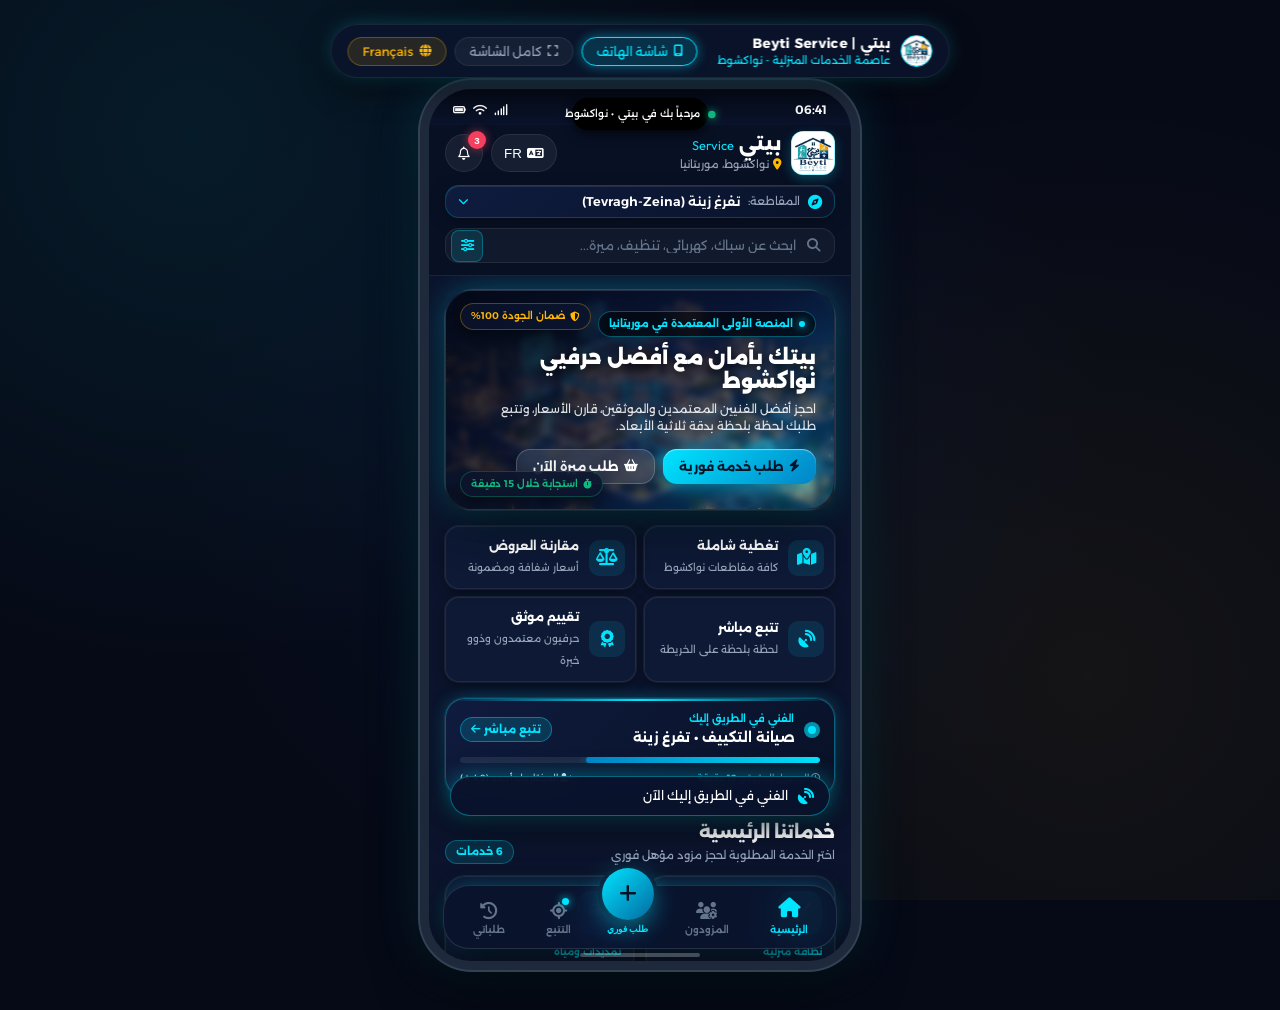
==== index.html @ 1981a953 "Add files via upload" ====
<!DOCTYPE html>
<html lang="ar" dir="rtl">

<head>
  <meta charset="UTF-8">
  <meta name="viewport"
    content="width=device-width, initial-scale=1.0, maximum-scale=1.0, user-scalable=no, viewport-fit=cover">
  <title>بيتي | Beyti Service - تطبيق الخدمات المنزلية الأول في نواكشوط</title>
  <meta name="description"
    content="تطبيق بيتي للخدمات المنزلية في نواكشوط، موريتانيا: تنظيف، سباكة، كهرباء، صيانة، نقل، وطلب ميرة. تتبع فوري وتقييم موثوق.">
  <meta name="theme-color" content="#091124">

  <!-- Google Fonts: Alexandria & Outfit -->
  <link rel="preconnect" href="https://fonts.googleapis.com">
  <link rel="preconnect" href="https://fonts.gstatic.com" crossorigin>
  <link
    href="https://fonts.googleapis.com/css2?family=Alexandria:wght@300;400;500;600;700;800;900&family=Outfit:wght@300;400;500;600;700;800&display=swap"
    rel="stylesheet">

  <!-- FontAwesome Icons -->
  <link rel="stylesheet" href="https://cdnjs.cloudflare.com/ajax/libs/font-awesome/6.5.1/css/all.min.css"
    integrity="sha512-DTOQO9RWCH3ppGqcWaEA1BIZOC6xxalwEsw9c2QQeAIftl+Vegovlnee1c9QX4TctnWMn13TZye+giMm8e2LwA=="
    crossorigin="anonymous" referrerpolicy="no-referrer" />

  <link rel="stylesheet" href="style.css">
</head>

<body class="theme-futuristic">

  <!-- Desktop Presentation Controls (visible on wider screens) -->
  <aside class="desktop-dock" id="desktopDock" aria-label="Controls">
    <div class="dock-brand">
      <img src="assets/logo.jpg" alt="Beyti Logo" class="dock-logo">
      <div class="dock-info">
        <span class="dock-title">بيتي | Beyti Service</span>
        <span class="dock-tag" data-i18n="tagline"> الخدمات المنزلية - نواكشوط</span>
      </div>
    </div>
    <div class="dock-actions">
      <button class="dock-btn active" id="btnPhoneView" title="عرض الهاتف الذكي">
        <i class="fa-solid fa-mobile-screen"></i> <span data-i18n="phoneMode">شاشة الهاتف</span>
      </button>
      <button class="dock-btn" id="btnFullView" title="عرض كامل الشاشة">
        <i class="fa-solid fa-expand"></i> <span data-i18n="fullMode">كامل الشاشة</span>
      </button>
      <button class="dock-btn lang-toggle" id="dockLangBtn">
        <i class="fa-solid fa-globe"></i> <span id="dockLangLabel">Français</span>
      </button>
    </div>
  </aside>

  <!-- Main App Shell Container -->
  <div class="app-viewport-wrapper" id="viewportWrapper">
    <main class="mobile-phone-frame" id="phoneFrame">

      <!-- Phone Hardware Bezel Elements -->
      <div class="phone-notch">
        <div class="dynamic-island" id="dynamicIsland">
          <div class="island-content">
            <span class="island-dot pulse"></span>
            <span class="island-text" id="islandText">بيتي • خدمة فورية 24/7</span>
          </div>
        </div>
      </div>
      <div class="phone-speaker"></div>

      <!-- App Status Bar -->
      <header class="app-status-bar">
        <span class="status-time" id="statusClock">12:45</span>
        <div class="status-icons">
          <i class="fa-solid fa-signal"></i>
          <i class="fa-solid fa-wifi"></i>
          <i class="fa-solid fa-battery-full"></i>
        </div>
      </header>

      <!-- App Top Navigation Bar -->
      <nav class="app-header-nav">
        <div class="brand-row">
          <div class="brand-meta">
            <img src="assets/logo.jpg" alt="بيتي - Beyti" class="app-logo-img">
            <div class="brand-text">
              <h1 class="brand-name">بيتي <span>Service</span></h1>
              <p class="brand-city"><i class="fa-solid fa-location-dot"></i> <span data-i18n="city">نواكشوط،
                  موريتانيا</span></p>
            </div>
          </div>
          <div class="header-actions">
            <!-- Language Switcher Button -->
            <button class="icon-chip lang-chip" id="langSwitchBtn" aria-label="تبديل اللغة">
              <i class="fa-solid fa-language"></i>
              <span id="currentLangTag">FR</span>
            </button>
            <!-- Notifications with 3D ripple badge -->
            <button class="icon-chip notif-chip" id="notifBtn" aria-label="الإشعارات">
              <i class="fa-regular fa-bell"></i>
              <span class="notif-badge">3</span>
            </button>
          </div>
        </div>

        <!-- Moughataa District Selector (Location Pill) -->
        <div class="moughataa-selector-bar">
          <div class="location-pill-3d" id="locationPill">
            <i class="fa-solid fa-compass pulse-icon"></i>
            <span class="pill-label" data-i18n="moughataaLabel">المقاطعة:</span>
            <select id="moughataaSelect" class="moughataa-dropdown" aria-label="اختر المقاطعة">
              <option value="all" data-i18n="allNouakchott">كافة مقاطعات نواكشوط</option>
              <option value="tevragh-zeina" selected data-i18n="tevragh">تفرغ زينة (Tevragh-Zeina)</option>
              <option value="ksar" data-i18n="ksar">لكصر (Ksar)</option>
              <option value="arafat" data-i18n="arafat">عرفات (Arafat)</option>
              <option value="teyarett" data-i18n="teyarett">تيارت (Teyarett)</option>
              <option value="dar-naim" data-i18n="darNaim">دار النعيم (Dar-Naim)</option>
              <option value="toujounine" data-i18n="toujounine">توجنين (Toujounine)</option>
              <option value="riad" data-i18n="riad">الرياض (Riad)</option>
              <option value="sebkha" data-i18n="sebkha">السبخة (Sebkha)</option>
              <option value="el-mina" data-i18n="elMina">الميناء (El Mina)</option>
            </select>
            <i class="fa-solid fa-chevron-down arrow-indicator"></i>
          </div>
        </div>

        <!-- Quick 3D Search & Filter Input -->
        <div class="search-section-3d">
          <div class="search-input-wrap">
            <i class="fa-solid fa-magnifying-glass search-icon"></i>
            <input type="text" id="serviceSearchInput" placeholder="ابحث عن سباك، كهربائي، تنظيف، ميرة..."
              data-i18n-ph="searchPlaceholder" autocomplete="off">
            <button class="filter-badge-btn" id="filterModalBtn" title="تصفية متقدمة">
              <i class="fa-solid fa-sliders"></i>
            </button>
          </div>
        </div>
      </nav>

      <!-- Scrollable App Content Container -->
      <div class="app-scroll-body" id="appScrollBody">

        <!-- ================= TAB 1: HOME (الرئيسية) ================= -->
        <section class="tab-page active-page" id="tabHome">

          <!-- 3D Holographic Hero Card -->
          <div class="hero-3d-card tilt-card" id="heroCard">
            <div class="hero-bg-layer" style="background-image: url('assets/hero.jpg');"></div>
            <div class="hero-glass-overlay"></div>
            <div class="hero-content">
              <div class="hero-badge-pill">
                <span class="live-dot"></span>
                <span data-i18n="heroBadge">المنصة الأولى المعتمدة في موريتانيا</span>
              </div>
              <h2 class="hero-title" data-i18n="heroTitle">بيتك بأمان مع أفضل حرفيي نواكشوط</h2>
              <p class="hero-desc" data-i18n="heroDesc">احجز أفضل الفنيين المعتمدين والموثقين، قارن الأسعار، وتتبع طلبك
                لحظة بلحظة بدقة ثلاثية الأبعاد.</p>

              <div class="hero-btn-row">
                <button class="btn-3d btn-glow-primary" id="heroOrderNowBtn">
                  <i class="fa-solid fa-bolt"></i>
                  <span data-i18n="heroAction">طلب خدمة فورية</span>
                </button>
                <button class="btn-3d btn-glass" id="heroMeeraFastBtn">
                  <i class="fa-solid fa-basket-shopping"></i>
                  <span data-i18n="meeraFast">طلب ميرة الآن</span>
                </button>
              </div>
            </div>

            <!-- Floating 3D Micro-Badges -->
            <div class="floating-badge badge-top-left">
              <i class="fa-solid fa-shield-halved"></i>
              <span data-i18n="verifiedBadge">ضمان الجودة 100%</span>
            </div>
            <div class="floating-badge badge-bottom-right">
              <i class="fa-solid fa-stopwatch"></i>
              <span data-i18n="fastResponse">استجابة خلال 15 دقيقة</span>
            </div>
          </div>

          <!-- Feature Highlights Bar (4 Pillars) -->
          <div class="features-ticker-3d">
            <div class="ticker-chip">
              <i class="fa-solid fa-map-location-dot"></i>
              <div>
                <strong data-i18n="feature1Title">تغطية شاملة</strong>
                <small data-i18n="feature1Desc">كافة مقاطعات نواكشوط</small>
              </div>
            </div>
            <div class="ticker-chip">
              <i class="fa-solid fa-scale-balanced"></i>
              <div>
                <strong data-i18n="feature2Title">مقارنة العروض</strong>
                <small data-i18n="feature2Desc">أسعار شفافة ومضمونة</small>
              </div>
            </div>
            <div class="ticker-chip">
              <i class="fa-solid fa-satellite-dish"></i>
              <div>
                <strong data-i18n="feature3Title">تتبع مباشر</strong>
                <small data-i18n="feature3Desc">لحظة بلحظة على الخريطة</small>
              </div>
            </div>
            <div class="ticker-chip">
              <i class="fa-solid fa-award"></i>
              <div>
                <strong data-i18n="feature4Title">تقييم موثق</strong>
                <small data-i18n="feature4Desc">حرفيون معتمدون وذوو خبرة</small>
              </div>
            </div>
          </div>

          <!-- Active Order Quick Widget (Dynamic Tracker preview) -->
          <div class="active-order-preview-card" id="activeOrderWidget">
            <div class="order-preview-header">
              <div class="order-pulse-indicator">
                <span class="ping-circle"></span>
                <span class="ping-core"></span>
              </div>
              <div class="order-header-info">
                <span class="order-state-tag" data-i18n="orderEnRoute">الفني في الطريق إليك</span>
                <strong class="order-serv-name" id="previewOrderName">صيانة التكييف • تفرغ زينة</strong>
              </div>
              <button class="track-btn-mini" id="openLiveTrackerBtn">
                <span data-i18n="trackNow">تتبع مباشر</span> <i class="fa-solid fa-arrow-left flip-ltr"></i>
              </button>
            </div>
            <div class="order-progress-track">
              <div class="progress-bar-fill" style="width: 65%;"></div>
            </div>
            <div class="order-eta-row">
              <small><i class="fa-regular fa-clock"></i> <span data-i18n="etaText">الوصول المتوقع:</span> <strong>12
                  دقيقة</strong></small>
              <small class="tech-name"><i class="fa-solid fa-user-check"></i> المختار ولد أحمد (4.9 ★)</small>
            </div>
          </div>

          <!-- Services Grid Header -->
          <div class="section-title-row">
            <div>
              <h3 class="section-heading" data-i18n="servicesHeading">خدماتنا الرئيسية</h3>
              <p class="section-subheading" data-i18n="servicesSub">اختر الخدمة المطلوبة لحجز مزود مؤهل فوري</p>
            </div>
            <span class="badge-count" data-i18n="servicesCount">6 خدمات</span>
          </div>

          <!-- The 6 Core 3D Service Cards -->
          <div class="services-grid-3d" id="servicesGrid">

            <!-- 1. Cleaning (التنظيف) -->
            <article class="service-card-3d tilt-card" data-service="cleaning" tabindex="0">
              <div class="card-glow-edge"></div>
              <div class="card-top-icon clean-gradient">
                <i class="fa-solid fa-broom"></i>
              </div>
              <div class="card-body">
                <span class="card-category" data-i18n="catCleaning">نظافة منزلية</span>
                <h4 class="card-title" data-i18n="servCleaning">التنظيف (Nettoyage)</h4>
                <p class="card-desc" data-i18n="descCleaning">تنظيف المنازل، الشقق، المكاتب، التعقيم، وغسيل المفروشات
                  والسجاد بأحدث الأجهزة.</p>
                <div class="card-meta">
                  <span class="price-estimate"><i class="fa-solid fa-coins"></i> <span data-i18n="from">ابتداءً
                      من</span> <strong>400 MRU</strong></span>
                  <span class="rating-mini"><i class="fa-solid fa-star"></i> 4.9 (142)</span>
                </div>
              </div>
              <button class="btn-card-action" data-service="cleaning">
                <span data-i18n="bookService">احجز الآن</span> <i class="fa-solid fa-chevron-left flip-ltr"></i>
              </button>
            </article>

            <!-- 2. Plumbing (السباكة) -->
            <article class="service-card-3d tilt-card" data-service="plumbing" tabindex="0">
              <div class="card-glow-edge"></div>
              <div class="card-top-icon plumb-gradient">
                <i class="fa-solid fa-faucet-drip"></i>
              </div>
              <div class="card-body">
                <span class="card-category" data-i18n="catPlumbing">تمديدات ومياه</span>
                <h4 class="card-title" data-i18n="servPlumbing">السباكة (Plomberie)</h4>
                <p class="card-desc" data-i18n="descPlumbing">إصلاح التسريبات، تركيب تمديدات المياه، صيانة الخزانات
                  وسخانات المياه بدقة عالية.</p>
                <div class="card-meta">
                  <span class="price-estimate"><i class="fa-solid fa-coins"></i> <span data-i18n="from">ابتداءً
                      من</span> <strong>350 MRU</strong></span>
                  <span class="rating-mini"><i class="fa-solid fa-star"></i> 4.8 (210)</span>
                </div>
              </div>
              <button class="btn-card-action" data-service="plumbing">
                <span data-i18n="bookService">احجز الآن</span> <i class="fa-solid fa-chevron-left flip-ltr"></i>
              </button>
            </article>

            <!-- 3. Electricity (الكهرباء) -->
            <article class="service-card-3d tilt-card" data-service="electricity" tabindex="0">
              <div class="card-glow-edge"></div>
              <div class="card-top-icon electric-gradient">
                <i class="fa-solid fa-bolt-lightning"></i>
              </div>
              <div class="card-body">
                <span class="card-category" data-i18n="catElectric">أعطال وتمديدات</span>
                <h4 class="card-title" data-i18n="servElectric">الكهرباء (Électricité)</h4>
                <p class="card-desc" data-i18n="descElectric">فحص الأعطال الكهربائية، تركيب لوحات التحكم، الإضاءة
                  الحديثة، والأنظمة الشمسية والمولدات.</p>
                <div class="card-meta">
                  <span class="price-estimate"><i class="fa-solid fa-coins"></i> <span data-i18n="from">ابتداءً
                      من</span> <strong>500 MRU</strong></span>
                  <span class="rating-mini"><i class="fa-solid fa-star"></i> 4.9 (185)</span>
                </div>
              </div>
              <button class="btn-card-action" data-service="electricity">
                <span data-i18n="bookService">احجز الآن</span> <i class="fa-solid fa-chevron-left flip-ltr"></i>
              </button>
            </article>

            <!-- 4. Maintenance (الصيانة العامة) -->
            <article class="service-card-3d tilt-card" data-service="maintenance" tabindex="0">
              <div class="card-glow-edge"></div>
              <div class="card-top-icon maint-gradient">
                <i class="fa-solid fa-screwdriver-wrench"></i>
              </div>
              <div class="card-body">
                <span class="card-category" data-i18n="catMaint">إصلاحات عامة</span>
                <h4 class="card-title" data-i18n="servMaint">الصيانة (Maintenance)</h4>
                <p class="card-desc" data-i18n="descMaint">صيانة وإصلاح المكيفات، الأجهزة الكهرومنزلية، أعمال النجارة،
                  والترميمات السريعة.</p>
                <div class="card-meta">
                  <span class="price-estimate"><i class="fa-solid fa-coins"></i> <span data-i18n="from">ابتداءً
                      من</span> <strong>450 MRU</strong></span>
                  <span class="rating-mini"><i class="fa-solid fa-star"></i> 4.9 (320)</span>
                </div>
              </div>
              <button class="btn-card-action" data-service="maintenance">
                <span data-i18n="bookService">احجز الآن</span> <i class="fa-solid fa-chevron-left flip-ltr"></i>
              </button>
            </article>

            <!-- 5. Transport (النقل والترحيل) -->
            <article class="service-card-3d tilt-card" data-service="transport" tabindex="0">
              <div class="card-glow-edge"></div>
              <div class="card-top-icon trans-gradient">
                <i class="fa-solid fa-truck-ramp-box"></i>
              </div>
              <div class="card-body">
                <span class="card-category" data-i18n="catTransport">نقل وترحيل</span>
                <h4 class="card-title" data-i18n="servTransport">النقل (Transport)</h4>
                <p class="card-desc" data-i18n="descTransport">نقل الأثاث، المعدات الثقيلة، ترحيل المنازل وتوصيل البضائع
                  بين مقاطعات نواكشوط بأمان.</p>
                <div class="card-meta">
                  <span class="price-estimate"><i class="fa-solid fa-coins"></i> <span data-i18n="from">ابتداءً
                      من</span> <strong>600 MRU</strong></span>
                  <span class="rating-mini"><i class="fa-solid fa-star"></i> 4.8 (98)</span>
                </div>
              </div>
              <button class="btn-card-action" data-service="transport">
                <span data-i18n="bookService">احجز الآن</span> <i class="fa-solid fa-chevron-left flip-ltr"></i>
              </button>
            </article>

            <!-- 6. Special Feature: طلب ميرة (Courses & Meera Courier) -->
            <article class="service-card-3d tilt-card special-meera-card" data-service="meera" tabindex="0">
              <div class="meera-neon-badge">
                <i class="fa-solid fa-fire"></i> <span data-i18n="meeraBadge">خدمة حصرية</span>
              </div>
              <div class="card-glow-edge meera-glow"></div>

              <div class="meera-card-banner">
                <img src="assets/meera.jpg" alt="طلب ميرة بيتي" class="meera-banner-img">
                <div class="meera-floating-icon">
                  <i class="fa-solid fa-basket-shopping"></i>
                </div>
              </div>

              <div class="card-body">
                <span class="card-category meera-accent" data-i18n="catMeera">توصيل البقالة والمؤونة</span>
                <h4 class="card-title meera-title" data-i18n="servMeera">طلب ميرة (Courses & Provisions)</h4>
                <p class="card-desc" data-i18n="descMeera">اطلب عامل توصيل متخصص يشتري لك كافة حاجيات البقالة، الخضار،
                  اللحوم والمؤونة ويسلمها حتى باب بيتك.</p>

                <div class="meera-price-notice">
                  <i class="fa-solid fa-circle-info"></i>
                  <span data-i18n="meeraPriceRule">السعر يحدد بعد تمام المهمة مع فاتورة الشراء الموثقة</span>
                </div>
              </div>

              <button class="btn-card-action btn-meera-action" data-service="meera">
                <span data-i18n="orderMeeraBtn">اطلب ميرة الآن</span> <i class="fa-solid fa-arrow-left flip-ltr"></i>
              </button>
            </article>

          </div>

          <!-- Top Verified Service Providers in Current District -->
          <div class="section-title-row providers-section-head">
            <div>
              <h3 class="section-heading" data-i18n="topProvidersHeading">أفضل مزودي الخدمة المتاحين الآن</h3>
              <p class="section-subheading" data-i18n="topProvidersSub">حرفيون موثوقون، مؤهلون ومقيمون من قبل العملاء
              </p>
            </div>
            <button class="link-btn" id="seeAllProvidersBtn" data-i18n="viewAll">عرض الكل <i
                class="fa-solid fa-arrow-left flip-ltr"></i></button>
          </div>

          <!-- Featured Providers Carousel/Grid -->
          <div class="providers-preview-list" id="featuredProvidersList">
            <!-- Populated via JS dynamically -->
          </div>

          <!-- Emergency Banner -->
          <div class="emergency-box-3d">
            <div class="emergency-icon-wrap">
              <i class="fa-solid fa-triangle-exclamation"></i>
            </div>
            <div class="emergency-text">
              <h4 data-i18n="emergencyTitle">طوارئ منزلية عاجلة؟</h4>
              <p data-i18n="emergencyDesc">تسرب مياه حاد، التماس كهربائي أو قفل معطل؟ إرسال فني طوارئ خلال 15 دقيقة.</p>
            </div>
            <button class="btn-emergency-call" id="emergencyCallBtn">
              <i class="fa-solid fa-phone"></i> <span data-i18n="callEmergency">اتصال فوري</span>
            </button>
          </div>

        </section>


        <!-- ================= TAB 2: PROVIDERS & OFFERS (مزودو الخدمة والمقارنة) ================= -->
        <section class="tab-page" id="tabProviders">
          <div class="page-header-box">
            <h2 class="page-title" data-i18n="providersPageTitle">مزودو الخدمات المعتمدون</h2>
            <p class="page-subtitle" data-i18n="providersPageSub">قارن عروض الأسعار، التقييمات، وسرعة الاستجابة في
              مقاطعتك</p>
          </div>

          <!-- Service Category Filter Pills -->
          <div class="filter-pills-scroll" id="categoryFilterPills">
            <button class="pill-btn active" data-filter="all"><span data-i18n="filterAll">الكل</span></button>
            <button class="pill-btn" data-filter="cleaning"><i class="fa-solid fa-broom"></i> <span
                data-i18n="servCleaningShort">تنظيف</span></button>
            <button class="pill-btn" data-filter="plumbing"><i class="fa-solid fa-faucet-drip"></i> <span
                data-i18n="servPlumbingShort">سباكة</span></button>
            <button class="pill-btn" data-filter="electricity"><i class="fa-solid fa-bolt"></i> <span
                data-i18n="servElectricShort">كهرباء</span></button>
            <button class="pill-btn" data-filter="maintenance"><i class="fa-solid fa-wrench"></i> <span
                data-i18n="servMaintShort">صيانة</span></button>
            <button class="pill-btn" data-filter="transport"><i class="fa-solid fa-truck"></i> <span
                data-i18n="servTransportShort">نقل</span></button>
            <button class="pill-btn" data-filter="meera"><i class="fa-solid fa-basket-shopping"></i> <span
                data-i18n="servMeeraShort">طلب ميرة</span></button>
          </div>

          <!-- Sort Bar -->
          <div class="sort-bar-row">
            <span class="results-count" id="providerCountLabel">12 مزود متاح</span>
            <div class="sort-dropdown-wrap">
              <label for="sortProvidersSelect" data-i18n="sortBy">ترتيب حسب:</label>
              <select id="sortProvidersSelect">
                <option value="rating" data-i18n="sortRating">الأعلى تقييماً</option>
                <option value="price-asc" data-i18n="sortPriceAsc">الأقل سعراً</option>
                <option value="speed" data-i18n="sortSpeed">الأسرع وصولاً</option>
                <option value="jobs" data-i18n="sortJobs">الأكثر إنجازاً</option>
              </select>
            </div>
          </div>

          <!-- Providers Cards List Container -->
          <div class="providers-full-list" id="providersFullList">
            <!-- Injected via JavaScript -->
          </div>
        </section>


        <!-- ================= TAB 3: LIVE TRACKER (التتبع الفوري لحظة بلحظة) ================= -->
        <section class="tab-page" id="tabTracking">
          <div class="page-header-box">
            <div class="live-status-chip">
              <span class="pulse-beacon"></span>
              <span data-i18n="liveTrackingTag">تتبع مباشر لحظة بلحظة (GPS)</span>
            </div>
            <h2 class="page-title" data-i18n="trackingTitle">حالة طلبك الحالي</h2>
            <p class="page-subtitle" data-i18n="trackingSub">متابعة تحركات الفني والوقت المتبقي حتى الوصول</p>
          </div>

          <!-- Futuristic 3D Radar Map Simulation -->
          <div class="radar-map-card tilt-card" id="radarMapCard">
            <div class="radar-grid-layer"></div>
            <div class="map-street-layer"></div>

            <!-- Pulse Waves -->
            <div class="radar-sweep"></div>

            <!-- User Home Marker -->
            <div class="map-marker home-marker" style="top: 68%; left: 35%;">
              <div class="marker-pulse-ring"></div>
              <div class="marker-icon"><i class="fa-solid fa-house"></i></div>
              <span class="marker-tooltip" data-i18n="myHome">منزلي (تفرغ زينة)</span>
            </div>

            <!-- Provider Live Moving Marker -->
            <div class="map-marker provider-marker" id="providerGpsPin" style="top: 32%; left: 62%;">
              <div class="marker-pulse-ring tech-ring"></div>
              <div class="marker-icon tech-icon"><i class="fa-solid fa-motorcycle"></i></div>
              <span class="marker-tooltip tech-tooltip" id="gpsPinName">الفني: سيدي محمد</span>
            </div>

            <!-- Holographic Vector Route Line -->
            <svg class="hologram-route-svg" viewBox="0 0 100 100" preserveAspectRatio="none">
              <path d="M 62 32 Q 50 45 35 68" class="route-line-glow" />
              <path d="M 62 32 Q 50 45 35 68" class="route-line-dash" />
            </svg>

            <!-- Map Floating Controls -->
            <div class="map-overlay-badges">
              <div class="map-stat-badge">
                <i class="fa-solid fa-gauge-high"></i>
                <span><strong id="etaMinutes">11</strong> <small data-i18n="minutesUnit">دقيقة</small></span>
              </div>
              <div class="map-stat-badge">
                <i class="fa-solid fa-route"></i>
                <span><strong id="distKm">2.4</strong> <small data-i18n="kmUnit">كم</small></span>
              </div>
            </div>
          </div>

          <!-- Real-Time 5-Step Order Progress Tracker -->
          <div class="tracker-stepper-card-3d">
            <div class="stepper-header">
              <span class="order-id-code">#BYT-8842-NKTT</span>
              <span class="order-cat-pill" id="trackOrderTypeBadge">سباكة وإصلاح تسريب</span>
            </div>

            <div class="stepper-track-3d" id="trackingStepper">

              <!-- Step 1: Confirmed -->
              <div class="step-item step-completed">
                <div class="step-node"><i class="fa-solid fa-check"></i></div>
                <div class="step-info">
                  <strong data-i18n="step1Title">تم استلام وتأكيد الطلب</strong>
                  <small>12:20 - تم العثور على مزود مؤهل</small>
                </div>
              </div>

              <!-- Step 2: Assigned -->
              <div class="step-item step-completed">
                <div class="step-node"><i class="fa-solid fa-user-gear"></i></div>
                <div class="step-info">
                  <strong data-i18n="step2Title">تم تكليف الفني وقبول المهمة</strong>
                  <small>12:22 - سيدي محمد البشير</small>
                </div>
              </div>

              <!-- Step 3: En Route (Active) -->
              <div class="step-item step-current">
                <div class="step-node pulse-node"><i class="fa-solid fa-truck-fast"></i></div>
                <div class="step-info">
                  <strong class="highlight-step" data-i18n="step3Title">الفني في الطريق إلى موقعك</strong>
                  <small class="highlight-sub">شارع المختار ولد داداه - متوقع خلال 11 دقيقة</small>
                </div>
              </div>

              <!-- Step 4: In Progress -->
              <div class="step-item step-upcoming">
                <div class="step-node"><i class="fa-solid fa-screwdriver-wrench"></i></div>
                <div class="step-info">
                  <strong data-i18n="step4Title">بدء تنفيذ العمل والمعاينة</strong>
                  <small data-i18n="stepWait">في انتظار الوصول</small>
                </div>
              </div>

              <!-- Step 5: Completed & Rated -->
              <div class="step-item step-upcoming">
                <div class="step-node"><i class="fa-solid fa-star"></i></div>
                <div class="step-info">
                  <strong data-i18n="step5Title">اكتمال الخدمة واعتماد الفاتورة</strong>
                  <small data-i18n="stepReviewWait">التقييم وضمان الجودة</small>
                </div>
              </div>

            </div>

            <!-- Technician Contact Box -->
            <div class="provider-contact-card">
              <div class="tech-avatar-wrap">
                <img src="https://images.unsplash.com/photo-1534528741775-53994a69daeb?w=150&auto=format&fit=crop&q=80"
                  alt="سيدي محمد" class="tech-photo">
                <span class="verified-tick"><i class="fa-solid fa-check"></i></span>
              </div>
              <div class="tech-details">
                <div class="tech-name-row">
                  <h4>سيدي محمد البشير</h4>
                  <span class="rating-badge"><i class="fa-solid fa-star"></i> 4.95</span>
                </div>
                <p class="tech-specialty"><i class="fa-solid fa-faucet-drip"></i> خبير سباكة معتمد • 650+ مهمة ناجحة</p>
              </div>
              <div class="contact-btns-group">
                <a href="tel:+22245000000" class="btn-contact call-btn" title="اتصال هاتفي">
                  <i class="fa-solid fa-phone"></i>
                </a>
                <a href="https://wa.me/22200000000" target="_blank" class="btn-contact wa-btn" title="محادثة واتساب">
                  <i class="fa-brands fa-whatsapp"></i>
                </a>
              </div>
            </div>

            <!-- Quick Action to Simulate Steps or Complete for Demo -->
            <div class="demo-controls-bar">
              <button class="btn-demo-step" id="btnNextStepSim">
                <i class="fa-solid fa-forward-step"></i> <span data-i18n="simulateStep">محاكاة تقدم الحالة (عرض
                  حي)</span>
              </button>
              <button class="btn-review-trigger" id="btnOpenRatingModal">
                <i class="fa-solid fa-star-half-stroke"></i> <span data-i18n="rateProviderBtn">تقييم الخدمة</span>
              </button>
            </div>
          </div>
        </section>


        <!-- ================= TAB 4: MY ORDERS & ACTIVITY (طلباتي) ================= -->
        <section class="tab-page" id="tabOrders">
          <div class="page-header-box">
            <h2 class="page-title" data-i18n="myOrdersTitle">طلباتي والعمليات السابقة</h2>
            <p class="page-subtitle" data-i18n="myOrdersSub">سجل كافة الخدمات ومشتريات طلب ميرة المكتملة</p>
          </div>

          <div class="orders-filter-tabs">
            <button class="subtab-btn active" data-tab-state="all" data-i18n="allOrders">الكل (4)</button>
            <button class="subtab-btn" data-tab-state="active" data-i18n="activeOrdersTab">النشطة (1)</button>
            <button class="subtab-btn" data-tab-state="done" data-i18n="doneOrdersTab">المكتملة (3)</button>
          </div>

          <div class="orders-history-list" id="ordersHistoryList">
            <!-- Sample Completed Order 1: Meera -->
            <div class="order-history-card-3d">
              <div class="history-top-row">
                <div class="hist-icon meera-icon"><i class="fa-solid fa-basket-shopping"></i></div>
                <div class="hist-meta">
                  <span class="hist-type" data-i18n="servMeera">طلب ميرة (مؤونة وتموين)</span>
                  <span class="hist-date">أمس 18:30 • سوق العاصمة الكبير</span>
                </div>
                <span class="order-status-badge completed" data-i18n="statusCompleted">مكتملة ومسلمة</span>
              </div>
              <p class="hist-items-summary">شراء: كيس أرز بسمتي 25كغ + كرتون حليب كانديا + زيت الطبخ 5 لتر + خضروات
                مشكلة.</p>
              <div class="history-bottom-row">
                <div class="hist-price">
                  <small data-i18n="totalCost">إجمالي الفاتورة:</small>
                  <strong>1,850 MRU</strong>
                </div>
                <div class="hist-actions">
                  <button class="btn-invoice-view" title="عرض الفاتورة"><i class="fa-solid fa-receipt"></i> <span
                      data-i18n="invoice">الفاتورة</span></button>
                  <button class="btn-reorder" title="إعادة الطلب"><i class="fa-solid fa-rotate-right"></i> <span
                      data-i18n="reorder">تكرار</span></button>
                </div>
              </div>
            </div>

            <!-- Sample Completed Order 2: Cleaning -->
            <div class="order-history-card-3d">
              <div class="history-top-row">
                <div class="hist-icon clean-icon"><i class="fa-solid fa-broom"></i></div>
                <div class="hist-meta">
                  <span class="hist-type" data-i18n="servCleaning">تنظيف المنازل العميق</span>
                  <span class="hist-date">21 سبتمبر 2026 • تفرغ زينة</span>
                </div>
                <span class="order-status-badge completed" data-i18n="statusCompleted">مكتملة ومقيمة</span>
              </div>
              <p class="hist-items-summary">تنظيف شامل لشقة 4 غرف مع تعقيم الأرضيات وغسيل الصالون.</p>
              <div class="history-bottom-row">
                <div class="hist-price">
                  <small data-i18n="totalCost">السعر المتفق عليه:</small>
                  <strong>1,200 MRU</strong>
                </div>
                <div class="hist-actions">
                  <span class="rated-stars-display"><i class="fa-solid fa-star"></i> 5.0 (ممتاز)</span>
                </div>
              </div>
            </div>

            <!-- Sample Completed Order 3: Electricity -->
            <div class="order-history-card-3d">
              <div class="history-top-row">
                <div class="hist-icon electric-icon"><i class="fa-solid fa-bolt"></i></div>
                <div class="hist-meta">
                  <span class="hist-type" data-i18n="servElectric">إصلاح عطل كهربائي</span>
                  <span class="hist-date">15 سبتمبر 2026 • لكصر</span>
                </div>
                <span class="order-status-badge completed" data-i18n="statusCompleted">مكتملة ومقيمة</span>
              </div>
              <p class="hist-items-summary">استبدال قاطع دارة رئيسي وتمديد خط حماية لمكيف الصالة.</p>
              <div class="history-bottom-row">
                <div class="hist-price">
                  <small data-i18n="totalCost">السعر:</small>
                  <strong>650 MRU</strong>
                </div>
                <div class="hist-actions">
                  <span class="rated-stars-display"><i class="fa-solid fa-star"></i> 4.8</span>
                </div>
              </div>
            </div>
          </div>
        </section>


        <!-- ================= TAB 5: PROFILE & WALLET (حسابي ومحفظتي) ================= -->
        <section class="tab-page" id="tabProfile">
          <!-- Profile 3D Card -->
          <div class="profile-card-3d tilt-card">
            <div class="profile-header">
              <div class="profile-avatar-box">
                <img src="assets/logo.jpg" alt="المستخدم" class="user-avatar">
                <span class="user-status-dot"></span>
              </div>
              <div class="profile-user-info">
                <h3 class="user-fullname">محمد ولد المختار</h3>
                <p class="user-phone">+222 46 88 99 00</p>
                <span class="user-tier-badge"><i class="fa-solid fa-crown"></i> <span data-i18n="tierVip">عميل بيتي
                    الذهبي (VIP)</span></span>
              </div>
            </div>

            <!-- 3D Wallet & Points Strip -->
            <div class="profile-stats-strip">
              <div class="stat-box">
                <small data-i18n="walletBalance">رصيد المحفظة</small>
                <strong>4,500 <span class="currency">MRU</span></strong>
              </div>
              <div class="stat-box">
                <small data-i18n="points">نقاط بيتي</small>
                <strong>380 <span class="pts-tag"><i class="fa-solid fa-gem"></i></span></strong>
              </div>
              <div class="stat-box">
                <small data-i18n="completedServices">الخدمات المنجزة</small>
                <strong>14 <span class="currency" data-i18n="serviceCount">خدمة</span></strong>
              </div>
            </div>
          </div>

          <!-- Profile Options List -->
          <div class="settings-group-card-3d">
            <h4 class="group-title" data-i18n="accountSettings">إعدادات الحساب والمقاطعة</h4>

            <a href="#" class="settings-row" id="editAddressesBtn">
              <div class="row-icon"><i class="fa-solid fa-map-location-dot"></i></div>
              <div class="row-text">
                <span data-i18n="savedAddresses">عناويني المحفوظة</span>
                <small>تفرغ زينة (المنزل)، لكصر (المكتب)</small>
              </div>
              <i class="fa-solid fa-chevron-left arrow flip-ltr"></i>
            </a>

            <div class="settings-row lang-row">
              <div class="row-icon"><i class="fa-solid fa-language"></i></div>
              <div class="row-text">
                <span data-i18n="appLanguage">لغة التطبيق (Langue)</span>
                <small id="profileLangLabel">العربية (Mauritanie)</small>
              </div>
              <button class="btn-switch-lang-mini" id="profileLangToggle">Changer en Français</button>
            </div>

            <a href="#" class="settings-row">
              <div class="row-icon"><i class="fa-solid fa-shield-halved"></i></div>
              <div class="row-text">
                <span data-i18n="guaranteePolicy">ضمان بيتي وسياسة الجودة</span>
                <small data-i18n="guaranteeSub">حماية العميل وضمان العمل 30 يوماً</small>
              </div>
              <i class="fa-solid fa-chevron-left arrow flip-ltr"></i>
            </a>

            <a href="#" class="settings-row">
              <div class="row-icon"><i class="fa-solid fa-headset"></i></div>
              <div class="row-text">
                <span data-i18n="supportCenter">مركز مساعدة بيتي (الدعم الفوري)</span>
                <small data-i18n="supportSub">متاح 24/7 عبر الهاتف والواتساب</small>
              </div>
              <i class="fa-solid fa-chevron-left arrow flip-ltr"></i>
            </a>
          </div>

          <!-- Join as Service Provider Banner -->
          <div class="become-provider-banner tilt-card">
            <div class="banner-icon-side">
              <i class="fa-solid fa-id-card-clip"></i>
            </div>
            <div class="banner-text-side">
              <h4 data-i18n="joinProviderTitle">هل أنت حرفي أو فني محترف في نواكشوط؟</h4>
              <p data-i18n="joinProviderDesc">انضم لشبكة بيتي المعتمدة وضاعف دخلك الشهري واستقبل الطلبات يومياً.</p>
              <button class="btn-join-provider" id="joinProviderBtn" data-i18n="registerAsProvider">سجل الآن كمزود
                خدمة</button>
            </div>
          </div>
        </section>

      </div> <!-- /app-scroll-body -->


      <!-- ================= 3D BOTTOM DOCK NAVIGATION BAR ================= -->
      <nav class="bottom-dock-nav" aria-label="Bottom Navigation">
        <button class="nav-tab-btn active" data-tab="tabHome">
          <div class="tab-icon-wrap">
            <i class="fa-solid fa-house"></i>
          </div>
          <span class="tab-label" data-i18n="navHome">الرئيسية</span>
        </button>

        <button class="nav-tab-btn" data-tab="tabProviders">
          <div class="tab-icon-wrap">
            <i class="fa-solid fa-users-gear"></i>
          </div>
          <span class="tab-label" data-i18n="navProviders">المزودون</span>
        </button>

        <!-- Center Floating 3D Action Button (طلب خدمة / طلب ميرة) -->
        <button class="nav-tab-center-btn" id="centerActionBtn" aria-label="طلب خدمة جديدة">
          <div class="center-btn-orb">
            <i class="fa-solid fa-plus"></i>
          </div>
          <span class="center-btn-label" data-i18n="navRequest">طلب فوري</span>
        </button>

        <button class="nav-tab-btn" data-tab="tabTracking">
          <div class="tab-icon-wrap with-ping">
            <i class="fa-solid fa-location-crosshairs"></i>
            <span class="nav-ping-dot"></span>
          </div>
          <span class="tab-label" data-i18n="navTracking">التتبع</span>
        </button>

        <button class="nav-tab-btn" data-tab="tabOrders">
          <div class="tab-icon-wrap">
            <i class="fa-solid fa-clock-rotate-left"></i>
          </div>
          <span class="tab-label" data-i18n="navOrders">طلباتي</span>
        </button>
      </nav>

      <!-- Bottom Home Indicator Bar (iOS style) -->
      <div class="phone-home-indicator"></div>

    </main> <!-- /mobile-phone-frame -->
  </div> <!-- /app-viewport-wrapper -->


  <!-- ================= MODAL 1: BOOKING & INSTANT QUOTE MODAL ================= -->
  <div class="modal-backdrop" id="bookingModal" aria-hidden="true">
    <div class="modal-dialog-3d">
      <div class="modal-header-3d">
        <div class="modal-title-wrap">
          <div class="modal-icon-badge" id="bookingModalIcon"><i class="fa-solid fa-wrench"></i></div>
          <div>
            <h3 class="modal-title" id="bookingModalTitle">حجز خدمة</h3>
            <span class="modal-sub" id="bookingModalSub">تحديد التفاصيل ومزود الخدمة</span>
          </div>
        </div>
        <button class="btn-close-modal" id="closeBookingModal" aria-label="إغلاق"><i
            class="fa-solid fa-xmark"></i></button>
      </div>

      <div class="modal-body-scroll">
        <form id="bookingForm" onsubmit="return false;">
          <!-- Service Category Selector -->
          <div class="form-group-3d">
            <label class="form-label" data-i18n="chooseServiceType">نوع الخدمة المطلوبة:</label>
            <div class="service-select-chips" id="bookingServiceChips">
              <button type="button" class="serv-chip active" data-serv="cleaning"><i class="fa-solid fa-broom"></i>
                <span data-i18n="servCleaningShort">تنظيف</span></button>
              <button type="button" class="serv-chip" data-serv="plumbing"><i class="fa-solid fa-faucet-drip"></i> <span
                  data-i18n="servPlumbingShort">سباكة</span></button>
              <button type="button" class="serv-chip" data-serv="electricity"><i class="fa-solid fa-bolt"></i> <span
                  data-i18n="servElectricShort">كهرباء</span></button>
              <button type="button" class="serv-chip" data-serv="maintenance"><i
                  class="fa-solid fa-screwdriver-wrench"></i> <span data-i18n="servMaintShort">صيانة</span></button>
              <button type="button" class="serv-chip" data-serv="transport"><i class="fa-solid fa-truck-ramp-box"></i>
                <span data-i18n="servTransportShort">نقل</span></button>
              <button type="button" class="serv-chip meera-chip" data-serv="meera"><i
                  class="fa-solid fa-basket-shopping"></i> <span data-i18n="servMeeraShort">طلب ميرة</span></button>
            </div>
          </div>

          <!-- Moughataa & Neighborhood -->
          <div class="form-grid-2">
            <div class="form-group-3d">
              <label class="form-label" data-i18n="modalMoughataa">المقاطعة في نواكشوط:</label>
              <select id="modalDistrictSelect" class="form-input-3d">
                <option value="tevragh-zeina" data-i18n="tevragh">تفرغ زينة</option>
                <option value="ksar" data-i18n="ksar">لكصر</option>
                <option value="arafat" data-i18n="arafat">عرفات</option>
                <option value="teyarett" data-i18n="teyarett">تيارت</option>
                <option value="dar-naim" data-i18n="darNaim">دار النعيم</option>
                <option value="toujounine" data-i18n="toujounine">توجنين</option>
                <option value="riad" data-i18n="riad">الرياض</option>
                <option value="sebkha" data-i18n="sebkha">السبخة</option>
                <option value="el-mina" data-i18n="elMina">الميناء</option>
              </select>
            </div>
            <div class="form-group-3d">
              <label class="form-label" data-i18n="modalNeighborhood">الحي أو المعلم القريب:</label>
              <input type="text" class="form-input-3d" id="modalNeighborhood"
                placeholder="مثال: قرب كرفور براد، ملتقى صباح..." data-i18n-ph="landmarkPlaceholder" required>
            </div>
          </div>

          <!-- Urgency & Time Preference -->
          <div class="form-group-3d">
            <label class="form-label" data-i18n="timingPref">موعد الزيارة المفضل:</label>
            <div class="urgency-selector">
              <label class="radio-card">
                <input type="radio" name="orderUrgency" value="now" checked>
                <div class="radio-card-content">
                  <i class="fa-solid fa-bolt"></i>
                  <div>
                    <strong data-i18n="urgentNow">فوري (خلال 30 دقيقة)</strong>
                    <small data-i18n="urgentSub">للطوارئ والأعطال السريعة</small>
                  </div>
                </div>
              </label>
              <label class="radio-card">
                <input type="radio" name="orderUrgency" value="scheduled">
                <div class="radio-card-content">
                  <i class="fa-regular fa-calendar-check"></i>
                  <div>
                    <strong data-i18n="scheduleDate">موعد محدد لاحقاً</strong>
                    <small data-i18n="scheduleSub">اليوم أو خلال الأيام القادمة</small>
                  </div>
                </div>
              </label>
            </div>
          </div>

          <!-- Description and details -->
          <div class="form-group-3d">
            <label class="form-label" data-i18n="jobDetails">تفاصيل المشكلة أو طلبك:</label>
            <textarea class="form-textarea-3d" id="modalJobDescription" rows="3"
              placeholder="اشرح لنا بدقة ما تحتاجه لتوجيه الفني المناسب بالأدوات الملائمة..."
              data-i18n-ph="jobDescPlaceholder"></textarea>
          </div>

          <!-- Preliminary Quote Preview -->
          <div class="price-quote-preview-box">
            <div class="quote-row">
              <span data-i18n="baseEstimate">التقدير التقريبي للأجرة:</span>
              <strong id="modalQuoteAmount">400 MRU</strong>
            </div>
            <div class="quote-note">
              <i class="fa-solid fa-circle-check"></i>
              <span data-i18n="quoteGuarantee">السعر النهائي يؤكده الفني بشفافية قبل بدء العمل مع ضمان الجودة</span>
            </div>
          </div>

          <div class="modal-actions-row">
            <button type="button" class="btn-3d btn-glass" id="cancelBookingBtn" data-i18n="cancel">إلغاء</button>
            <button type="button" class="btn-3d btn-glow-primary" id="confirmBookingBtn">
              <i class="fa-solid fa-check"></i> <span data-i18n="confirmAndDispatch">تأكيد وحجز الفني الآن</span>
            </button>
          </div>
        </form>
      </div>
    </div>
  </div>


  <!-- ================= MODAL 2: SPECIAL "طلب ميرة" SMART ORDER BUILDER ================= -->
  <div class="modal-backdrop" id="meeraModal" aria-hidden="true">
    <div class="modal-dialog-3d meera-modal-dialog">
      <div class="modal-header-3d meera-theme-head">
        <div class="modal-title-wrap">
          <div class="modal-icon-badge meera-badge-head"><i class="fa-solid fa-basket-shopping"></i></div>
          <div>
            <h3 class="modal-title" data-i18n="meeraModalTitle">طلب ميرة (المؤونة والبقالة)</h3>
            <span class="modal-sub" data-i18n="meeraModalSub">مندوب توصيل خاص يتسوق لك ويسلمها حتى باب بيتك</span>
          </div>
        </div>
        <button class="btn-close-modal" id="closeMeeraModal" aria-label="إغلاق"><i
            class="fa-solid fa-xmark"></i></button>
      </div>

      <div class="modal-body-scroll">
        <!-- Banner explanation -->
        <div class="meera-intro-banner">
          <img src="assets/meera.jpg" alt="سلة المؤونة" class="intro-meera-thumb">
          <div class="intro-meera-text">
            <h4 data-i18n="meeraHowTitle">كيف تعمل خدمة طلب ميرة؟</h4>
            <p data-i18n="meeraHowDesc">اكتب قائمة الحاجيات المطلوبة أو سجلها صوتياً. ينطلق المندوب لأفضل المتاجر لشراء
              المواد بجودة عالية، ويسلمها مع الفاتورة الأصلية. <br><strong>السعر يحدد بعد تمام المهمة بحسب فاتورة الشراء
                + رسوم التوصيل الرمزية.</strong></p>
          </div>
        </div>

        <!-- Store / Market Selection -->
        <div class="form-group-3d">
          <label class="form-label" data-i18n="storePreference">المتجر أو السوق المفضل:</label>
          <div class="store-quick-pills">
            <button type="button" class="store-pill active" data-store="any"><i class="fa-solid fa-store"></i> <span
                data-i18n="storeAny">أقرب بقالة وسوبرماركت</span></button>
            <button type="button" class="store-pill" data-store="marche-capitale"><i
                class="fa-solid fa-building-columns"></i> <span data-i18n="storeCapitale">سوق العاصمة
                الكبير</span></button>
            <button type="button" class="store-pill" data-store="carrefour"><i class="fa-solid fa-cart-shopping"></i>
              <span data-i18n="storeCarrefour">مجمع كارفور / البقالات الكبرى</span></button>
            <button type="button" class="store-pill" data-store="butcher"><i class="fa-solid fa-drumstick-bite"></i>
              <span data-i18n="storeMeat">مجزرة لحوم طازجة وخضار</span></button>
          </div>
        </div>

        <!-- Interactive Grocery Items Checklist Builder -->
        <div class="form-group-3d">
          <label class="form-label" data-i18n="meeraItemsList">قائمة المشتريات والمؤونة:</label>

          <div class="meera-add-input-bar">
            <input type="text" id="meeraItemInput" placeholder="أضف مادة (مثال: كيس أرز 25كغ، زيت، سكر، حليب، خضار...)"
              data-i18n-ph="meeraItemPh">
            <button type="button" id="btnAddMeeraItem" class="btn-add-item"><i class="fa-solid fa-plus"></i> <span
                data-i18n="addItem">إضافة</span></button>
          </div>

          <!-- Quick Suggested Essentials Pills -->
          <div class="essentials-suggestions">
            <span class="sugg-tag" data-item="كيس أرز موريتاني / بسمتي 25كغ">+ أرز 25كغ</span>
            <span class="sugg-tag" data-item="زيت طبخ 5 لتر">+ زيت 5 لتر</span>
            <span class="sugg-tag" data-item="سكر 10 كغ">+ سكر 10 كغ</span>
            <span class="sugg-tag" data-item="كرتون حليب كانديا">+ حليب</span>
            <span class="sugg-tag" data-item="طماطم وبصل وبطاطس">+ خضار مشكلة</span>
            <span class="sugg-tag" data-item="شاي أخضر ونعناع">+ شاي ونعناع</span>
          </div>

          <!-- Dynamic Items List -->
          <ul class="meera-items-checklist" id="meeraItemsChecklist">
            <!-- Default sample items -->
            <li class="meera-item-row">
              <span class="item-bullet"><i class="fa-solid fa-check"></i></span>
              <span class="item-name">كيس أرز بسمتي 25 كغ (جودة ممتازة)</span>
              <button type="button" class="btn-remove-item"><i class="fa-solid fa-trash-can"></i></button>
            </li>
            <li class="meera-item-row">
              <span class="item-bullet"><i class="fa-solid fa-check"></i></span>
              <span class="item-name">زيت طبخ 5 لتر + علبة شاي الوزة</span>
              <button type="button" class="btn-remove-item"><i class="fa-solid fa-trash-can"></i></button>
            </li>
          </ul>
        </div>

        <!-- Simulated Voice Note Feature -->
        <div class="voice-order-simulator">
          <div class="voice-sim-info">
            <i class="fa-solid fa-microphone-lines voice-icon"></i>
            <div>
              <strong data-i18n="voiceNoteTitle">أو أرسل طلبك بصوتك (تسجيل صوتي)</strong>
              <small data-i18n="voiceNoteSub">تحدث بسهولة وسيقوم المندوب بتسجيل كل التفاصيل</small>
            </div>
          </div>
          <button type="button" class="btn-record-sim" id="btnRecordSim">
            <i class="fa-solid fa-microphone"></i> <span id="recordLabel" data-i18n="startRecording">اضغط للتسجيل</span>
          </button>
        </div>

        <!-- Destination Address -->
        <div class="form-grid-2">
          <div class="form-group-3d">
            <label class="form-label" data-i18n="deliveryDistrict">مقاطعة التسليم:</label>
            <select id="meeraDistrictSelect" class="form-input-3d">
              <option value="tevragh-zeina" data-i18n="tevragh">تفرغ زينة</option>
              <option value="ksar" data-i18n="ksar">لكصر</option>
              <option value="arafat" data-i18n="arafat">عرفات</option>
              <option value="teyarett" data-i18n="teyarett">تيارت</option>
              <option value="dar-naim" data-i18n="darNaim">دار النعيم</option>
              <option value="toujounine" data-i18n="toujounine">توجنين</option>
              <option value="riad" data-i18n="riad">الرياض</option>
              <option value="sebkha" data-i18n="sebkha">السبخة</option>
              <option value="el-mina" data-i18n="elMina">الميناء</option>
            </select>
          </div>
          <div class="form-group-3d">
            <label class="form-label" data-i18n="homeAddressDetail">العنوان ورقم المنزل:</label>
            <input type="text" class="form-input-3d" id="meeraHomeInput" placeholder="رقم الدار، الشارع أو نقطة دالة..."
              data-i18n-ph="meeraAddressPh">
          </div>
        </div>

        <!-- Pricing Policy Reminder Badge -->
        <div class="pricing-banner-3d">
          <i class="fa-solid fa-receipt"></i>
          <div>
            <strong data-i18n="meeraPriceRuleTitle">سياسة تسعير طلب ميرة:</strong>
            <p data-i18n="meeraPriceRuleDesc">يسدد العميل قيمة المشتريات الفعلية بحسب فاتورة الدكان الرسمية بالإضافة
              لرسوم خدمة التوصيل (تتراوح بين 150 - 250 MRU فقط حسب المسافة).</p>
          </div>
        </div>

        <div class="modal-actions-row">
          <button type="button" class="btn-3d btn-glass" id="cancelMeeraBtn" data-i18n="cancel">إلغاء</button>
          <button type="button" class="btn-3d btn-glow-primary meera-submit-btn" id="confirmMeeraBtn">
            <i class="fa-solid fa-paper-plane"></i> <span data-i18n="dispatchMeeraRunner">إرسال عامل التوصيل الآن</span>
          </button>
        </div>
      </div>
    </div>
  </div>


  <!-- ================= MODAL 3: PROVIDER RATING & QUALITY ASSURANCE ================= -->
  <div class="modal-backdrop" id="ratingModal" aria-hidden="true">
    <div class="modal-dialog-3d">
      <div class="modal-header-3d">
        <div class="modal-title-wrap">
          <div class="modal-icon-badge star-badge-head"><i class="fa-solid fa-star"></i></div>
          <div>
            <h3 class="modal-title" data-i18n="ratingModalTitle">تقييم مزود الخدمة</h3>
            <span class="modal-sub" data-i18n="ratingModalSub">رأيك يضمن جودة الخدمة لجميع سكان نواكشوط</span>
          </div>
        </div>
        <button class="btn-close-modal" id="closeRatingModal" aria-label="إغلاق"><i
            class="fa-solid fa-xmark"></i></button>
      </div>

      <div class="modal-body-scroll text-center">
        <!-- Provider summary -->
        <div class="rate-provider-info">
          <img src="https://images.unsplash.com/photo-1534528741775-53994a69daeb?w=150&auto=format&fit=crop&q=80"
            alt="سيدي محمد" class="rate-avatar">
          <h4 class="rate-tech-name">سيدي محمد البشير</h4>
          <span class="rate-tech-job">سباكة وإصلاح تسريبات المياه</span>
        </div>

        <!-- Interactive 5-Star 3D Selector -->
        <div class="stars-interactive-row" id="starRatingGroup">
          <button type="button" class="star-btn" data-val="1"><i class="fa-solid fa-star"></i></button>
          <button type="button" class="star-btn" data-val="2"><i class="fa-solid fa-star"></i></button>
          <button type="button" class="star-btn" data-val="3"><i class="fa-solid fa-star"></i></button>
          <button type="button" class="star-btn" data-val="4"><i class="fa-solid fa-star"></i></button>
          <button type="button" class="star-btn active" data-val="5"><i class="fa-solid fa-star"></i></button>
        </div>
        <p class="rating-verdict" id="ratingVerdict" data-i18n="verdict5">ممتاز جداً - عمل احترافي ومتقن!</p>

        <!-- Quality Tags Selector -->
        <div class="quality-tags-group" id="qualityTagsGroup">
          <button type="button" class="quality-tag active" data-i18n="tagPunctual">دقة في الموعد</button>
          <button type="button" class="quality-tag active" data-i18n="tagSkill">إتقان واحترافية</button>
          <button type="button" class="quality-tag active" data-i18n="tagClean">نظافة مكان العمل</button>
          <button type="button" class="quality-tag" data-i18n="tagFairPrice">سعر مناسب</button>
          <button type="button" class="quality-tag active" data-i18n="tagPolite">حسن التعامل والأمانة</button>
        </div>

        <!-- Feedback Note -->
        <div class="form-group-3d text-start">
          <label class="form-label" data-i18n="writtenReviewLabel">تعليقك أو ملاحظاتك الإضافية:</label>
          <textarea class="form-textarea-3d" id="ratingComment" rows="2"
            placeholder="اكتب كلمة شكر أو ملاحظة لتحسين الخدمة..." data-i18n-ph="reviewPlaceholder"></textarea>
        </div>

        <!-- Optional Tip Selector -->
        <div class="tip-selector-group">
          <span class="tip-label" data-i18n="addTip">إكرامية اختيارية للفني:</span>
          <div class="tip-chips">
            <button type="button" class="tip-chip" data-tip="0" data-i18n="noTip">بدون</button>
            <button type="button" class="tip-chip" data-tip="50">50 MRU</button>
            <button type="button" class="tip-chip active" data-tip="100">100 MRU</button>
            <button type="button" class="tip-chip" data-tip="200">200 MRU</button>
          </div>
        </div>

        <div class="modal-actions-row">
          <button type="button" class="btn-3d btn-glass" id="skipRatingBtn" data-i18n="skip">تخطي</button>
          <button type="button" class="btn-3d btn-glow-primary" id="submitRatingBtn">
            <i class="fa-solid fa-check"></i> <span data-i18n="submitReviewBtn">إرسال التقييم واعتماده</span>
          </button>
        </div>
      </div>
    </div>
  </div>


  <!-- Floating Toast Notification System -->
  <div class="toast-hub" id="toastHub" aria-live="polite"></div>

  <!-- Main JavaScript App Logic -->
  <script src="app.js"></script>
</body>

</html>
---- style.css ----
/* ========================================================
   BEYTI SERVICE - بيتي للخدمات المنزلية في نواكشوط
   Futuristic 3D & Neo-Glassmorphic Mobile-First Design System
   ======================================================== */

:root {
  /* Color Palette */
  --bg-deep: #060a17;
  --bg-surface: #0b142c;
  --bg-card: rgba(15, 27, 56, 0.75);
  --bg-card-hover: rgba(22, 38, 77, 0.85);
  --bg-glass: rgba(13, 24, 51, 0.65);
  --bg-glass-heavy: rgba(8, 16, 36, 0.88);
  
  /* Brand Accents from Logo */
  --cyan-primary: #00e5ff;
  --cyan-dark: #00b4d8;
  --cyan-glow: rgba(0, 229, 255, 0.45);
  --navy-brand: #0f275c;
  --navy-deep: #091738;
  --amber-gold: #ffb703;
  --amber-glow: rgba(255, 183, 3, 0.45);
  --orange-accent: #fb8500;
  --emerald-success: #10b981;
  --emerald-glow: rgba(16, 185, 129, 0.4);
  --ruby-danger: #f43f5e;
  
  /* Text & Surfaces */
  --text-primary: #f8fafc;
  --text-secondary: #94a3b8;
  --text-muted: #64748b;
  --border-glass: rgba(255, 255, 255, 0.08);
  --border-glow: rgba(0, 229, 255, 0.25);
  --border-gold: rgba(255, 183, 3, 0.3);

  /* Shadows & 3D Layering */
  --shadow-3d-sm: 0 4px 12px rgba(0, 0, 0, 0.35), 0 0 0 1px var(--border-glass);
  --shadow-3d-md: 0 12px 30px -8px rgba(0, 0, 0, 0.55), 0 0 0 1px var(--border-glass), 0 0 20px -5px var(--cyan-glow);
  --shadow-3d-lg: 0 20px 45px -10px rgba(0, 0, 0, 0.7), 0 0 0 1px rgba(255, 255, 255, 0.12), 0 0 35px -5px var(--cyan-glow);
  --shadow-gold: 0 12px 30px -8px rgba(0, 0, 0, 0.55), 0 0 0 1px var(--border-gold), 0 0 25px -5px var(--amber-glow);
  
  /* Typography */
  --font-ar: 'Alexandria', system-ui, -apple-system, sans-serif;
  --font-latin: 'Outfit', system-ui, -apple-system, sans-serif;

  /* Dimensions */
  --header-height: 154px;
  --nav-bar-height: 76px;
  --radius-xs: 8px;
  --radius-sm: 14px;
  --radius-md: 20px;
  --radius-lg: 28px;
  --radius-xl: 36px;

  /* Transitions */
  --transition-bounce: all 0.4s cubic-bezier(0.175, 0.885, 0.32, 1.275);
  --transition-smooth: all 0.25s cubic-bezier(0.4, 0, 0.2, 1);
}

/* Global Reset & Base */
*, *::before, *::after {
  box-sizing: border-box;
  margin: 0;
  padding: 0;
  -webkit-tap-highlight-color: transparent;
}

html {
  font-size: 15px;
  background-color: var(--bg-deep);
  color: var(--text-primary);
  scroll-behavior: smooth;
  height: 100%;
}

body {
  font-family: var(--font-ar);
  background-color: var(--bg-deep);
  background-image: 
    radial-gradient(circle at 15% 15%, rgba(0, 229, 255, 0.08) 0%, transparent 40%),
    radial-gradient(circle at 85% 75%, rgba(255, 183, 3, 0.06) 0%, transparent 45%),
    radial-gradient(circle at 50% 50%, rgba(15, 39, 92, 0.2) 0%, transparent 60%);
  background-attachment: fixed;
  color: var(--text-primary);
  line-height: 1.5;
  overflow-x: hidden;
  min-height: 100vh;
  display: flex;
  justify-content: center;
  align-items: center;
}

/* LTR font override for French */
html[dir="ltr"] body {
  font-family: var(--font-latin);
}
html[dir="ltr"] .flip-ltr {
  transform: scaleX(-1);
}

/* Scrollbar Styling */
::-webkit-scrollbar {
  width: 6px;
  height: 6px;
}
::-webkit-scrollbar-track {
  background: rgba(6, 10, 23, 0.5);
}
::-webkit-scrollbar-thumb {
  background: rgba(0, 229, 255, 0.25);
  border-radius: 99px;
}
::-webkit-scrollbar-thumb:hover {
  background: var(--cyan-primary);
}

/* ========================================================
   DESKTOP DOCK (Presentation controls for desktop screens)
   ======================================================== */
.desktop-dock {
  display: none;
  position: fixed;
  top: 24px;
  left: 50%;
  transform: translateX(-50%);
  z-index: 1000;
  background: rgba(11, 20, 44, 0.85);
  backdrop-filter: blur(18px);
  -webkit-backdrop-filter: blur(18px);
  border: 1px solid var(--border-glass);
  box-shadow: 0 10px 30px rgba(0, 0, 0, 0.5), 0 0 20px -5px var(--cyan-glow);
  border-radius: 999px;
  padding: 8px 16px;
  align-items: center;
  gap: 20px;
}

.dock-brand {
  display: flex;
  align-items: center;
  gap: 10px;
}

.dock-logo {
  width: 32px;
  height: 32px;
  border-radius: 50%;
  object-fit: cover;
  border: 1px solid var(--cyan-primary);
}

.dock-info {
  display: flex;
  flex-direction: column;
}

.dock-title {
  font-size: 0.9rem;
  font-weight: 700;
  color: #fff;
  letter-spacing: 0.3px;
}

.dock-tag {
  font-size: 0.72rem;
  color: var(--cyan-primary);
}

.dock-actions {
  display: flex;
  align-items: center;
  gap: 8px;
}

.dock-btn {
  background: rgba(255, 255, 255, 0.05);
  border: 1px solid var(--border-glass);
  color: var(--text-secondary);
  padding: 6px 14px;
  border-radius: 999px;
  cursor: pointer;
  font-size: 0.82rem;
  font-family: inherit;
  display: flex;
  align-items: center;
  gap: 6px;
  transition: var(--transition-smooth);
}

.dock-btn:hover, .dock-btn.active {
  background: rgba(0, 229, 255, 0.15);
  color: var(--cyan-primary);
  border-color: var(--cyan-primary);
  box-shadow: 0 0 12px var(--cyan-glow);
}

.dock-btn.lang-toggle {
  background: rgba(255, 183, 3, 0.12);
  border-color: var(--border-gold);
  color: var(--amber-gold);
}
.dock-btn.lang-toggle:hover {
  background: rgba(255, 183, 3, 0.25);
  box-shadow: 0 0 15px var(--amber-glow);
}

@media (min-width: 900px) {
  .desktop-dock {
    display: flex;
  }
}

/* ========================================================
   VIEWPORT WRAPPER & PHONE HARDWARE FRAME
   ======================================================== */
.app-viewport-wrapper {
  width: 100%;
  min-height: 100vh;
  display: flex;
  justify-content: center;
  align-items: center;
  padding: 0;
  perspective: 1200px;
}

@media (min-width: 900px) {
  .app-viewport-wrapper {
    padding: 80px 20px 40px;
  }
}

/* Mobile Frame (iPhone 16 Pro styling when on Desktop) */
.mobile-phone-frame {
  width: 100%;
  min-height: 100vh;
  max-width: 440px;
  background: var(--bg-surface);
  position: relative;
  overflow: hidden;
  display: flex;
  flex-direction: column;
  box-shadow: none;
  transition: all 0.4s ease;
}

@media (min-width: 900px) {
  .mobile-phone-frame {
    min-height: 890px;
    height: 890px;
    border-radius: 52px;
    border: 9px solid #1e293b;
    box-shadow: 
      0 0 0 2px #334155,
      0 25px 60px -15px rgba(0, 0, 0, 0.9),
      0 0 50px -10px rgba(0, 229, 255, 0.25);
  }

  /* Full Screen View mode trigger */
  .mobile-phone-frame.full-view-mode {
    max-width: 960px;
    min-height: 92vh;
    height: 92vh;
    border-radius: 32px;
    border: 4px solid #1e293b;
  }
}

/* Dynamic Island & Hardware Top Bar */
.phone-notch {
  position: absolute;
  top: 10px;
  left: 50%;
  transform: translateX(-50%);
  z-index: 90;
  pointer-events: none;
}

.dynamic-island {
  width: 126px;
  height: 30px;
  background: #000;
  border-radius: 20px;
  display: flex;
  align-items: center;
  justify-content: center;
  box-shadow: 0 4px 10px rgba(0, 0, 0, 0.6);
  transition: all 0.3s cubic-bezier(0.175, 0.885, 0.32, 1.275);
}

.island-content {
  display: flex;
  align-items: center;
  gap: 6px;
  padding: 0 10px;
}

.island-dot {
  width: 7px;
  height: 7px;
  background: var(--emerald-success);
  border-radius: 50%;
  box-shadow: 0 0 8px var(--emerald-success);
}
.island-dot.pulse {
  animation: beaconPulse 1.8s infinite;
}

.island-text {
  font-size: 0.62rem;
  color: #fff;
  white-space: nowrap;
  font-weight: 500;
}

/* Status Bar */
.app-status-bar {
  display: flex;
  justify-content: space-between;
  align-items: center;
  padding: 12px 24px 6px;
  font-size: 0.82rem;
  font-weight: 600;
  color: #fff;
  z-index: 50;
  background: linear-gradient(180deg, rgba(6, 10, 23, 0.95) 0%, rgba(6, 10, 23, 0) 100%);
}

.status-icons {
  display: flex;
  align-items: center;
  gap: 7px;
  font-size: 0.75rem;
}

/* ========================================================
   HEADER & NAVIGATION BAR
   ======================================================== */
.app-header-nav {
  padding: 6px 16px 12px;
  background: var(--bg-glass-heavy);
  backdrop-filter: blur(20px);
  -webkit-backdrop-filter: blur(20px);
  border-bottom: 1px solid var(--border-glass);
  position: sticky;
  top: 0;
  z-index: 40;
  display: flex;
  flex-direction: column;
  gap: 10px;
}

.brand-row {
  display: flex;
  justify-content: space-between;
  align-items: center;
}

.brand-meta {
  display: flex;
  align-items: center;
  gap: 10px;
}

.app-logo-img {
  width: 44px;
  height: 44px;
  border-radius: 12px;
  object-fit: cover;
  border: 1px solid rgba(0, 229, 255, 0.4);
  box-shadow: 0 4px 12px rgba(0, 229, 255, 0.25);
  background: #fff;
}

.brand-name {
  font-size: 1.25rem;
  font-weight: 800;
  color: #fff;
  line-height: 1.1;
  display: flex;
  align-items: baseline;
  gap: 5px;
}

.brand-name span {
  font-size: 0.85rem;
  font-weight: 400;
  color: var(--cyan-primary);
  font-family: var(--font-latin);
}

.brand-city {
  font-size: 0.72rem;
  color: var(--text-secondary);
  display: flex;
  align-items: center;
  gap: 4px;
  margin-top: 2px;
}

.brand-city i {
  color: var(--amber-gold);
  font-size: 0.75rem;
}

.header-actions {
  display: flex;
  align-items: center;
  gap: 8px;
}

.icon-chip {
  background: rgba(255, 255, 255, 0.06);
  border: 1px solid var(--border-glass);
  color: #fff;
  height: 38px;
  padding: 0 12px;
  border-radius: 999px;
  display: flex;
  align-items: center;
  justify-content: center;
  gap: 5px;
  cursor: pointer;
  position: relative;
  transition: var(--transition-smooth);
}

.icon-chip:hover {
  background: rgba(0, 229, 255, 0.15);
  border-color: var(--cyan-primary);
  color: var(--cyan-primary);
  transform: translateY(-2px);
}

.notif-badge {
  position: absolute;
  top: -4px;
  right: -4px;
  width: 18px;
  height: 18px;
  background: var(--ruby-danger);
  color: #fff;
  font-size: 0.65rem;
  font-weight: 700;
  border-radius: 50%;
  display: flex;
  align-items: center;
  justify-content: center;
  box-shadow: 0 0 10px rgba(244, 63, 94, 0.6);
}

/* Moughataa Selector Pill (3D) */
.moughataa-selector-bar {
  width: 100%;
}

.location-pill-3d {
  background: linear-gradient(135deg, rgba(16, 32, 69, 0.8) 0%, rgba(10, 20, 44, 0.85) 100%);
  border: 1px solid rgba(0, 229, 255, 0.22);
  box-shadow: inset 0 1px 1px rgba(255, 255, 255, 0.1), 0 4px 15px rgba(0, 0, 0, 0.35);
  border-radius: var(--radius-sm);
  padding: 7px 12px;
  display: flex;
  align-items: center;
  gap: 8px;
  position: relative;
  transition: var(--transition-smooth);
}

.location-pill-3d:hover {
  border-color: var(--cyan-primary);
  box-shadow: 0 0 18px -4px var(--cyan-glow);
}

.location-pill-3d .pulse-icon {
  color: var(--cyan-primary);
  font-size: 0.95rem;
  animation: iconSpinPulse 4s infinite linear;
}

.pill-label {
  font-size: 0.75rem;
  color: var(--text-secondary);
  white-space: nowrap;
}

.moughataa-dropdown {
  background: transparent;
  border: none;
  color: #fff;
  font-family: inherit;
  font-size: 0.85rem;
  font-weight: 600;
  width: 100%;
  outline: none;
  cursor: pointer;
  appearance: none;
  -webkit-appearance: none;
}

.moughataa-dropdown option {
  background: #0d172e;
  color: #fff;
}

.arrow-indicator {
  font-size: 0.7rem;
  color: var(--cyan-primary);
  pointer-events: none;
}

/* Search Input 3D */
.search-section-3d {
  width: 100%;
}

.search-input-wrap {
  position: relative;
  display: flex;
  align-items: center;
}

.search-icon {
  position: absolute;
  right: 14px;
  color: var(--text-muted);
  font-size: 0.9rem;
  pointer-events: none;
}

html[dir="ltr"] .search-icon {
  right: auto;
  left: 14px;
}

.search-input-wrap input {
  width: 100%;
  background: rgba(255, 255, 255, 0.04);
  border: 1px solid var(--border-glass);
  border-radius: var(--radius-sm);
  padding: 9px 38px 9px 44px;
  font-size: 0.85rem;
  font-family: inherit;
  color: #fff;
  transition: var(--transition-smooth);
}

html[dir="ltr"] .search-input-wrap input {
  padding: 9px 44px 9px 38px;
}

.search-input-wrap input:focus {
  outline: none;
  background: rgba(255, 255, 255, 0.07);
  border-color: var(--cyan-primary);
  box-shadow: 0 0 15px -3px var(--cyan-glow);
}

.search-input-wrap input::placeholder {
  color: var(--text-muted);
}

.filter-badge-btn {
  position: absolute;
  left: 6px;
  width: 32px;
  height: 32px;
  border-radius: var(--radius-xs);
  background: rgba(0, 229, 255, 0.12);
  border: 1px solid rgba(0, 229, 255, 0.3);
  color: var(--cyan-primary);
  display: flex;
  align-items: center;
  justify-content: center;
  cursor: pointer;
  transition: var(--transition-smooth);
}

html[dir="ltr"] .filter-badge-btn {
  left: auto;
  right: 6px;
}

.filter-badge-btn:hover {
  background: var(--cyan-primary);
  color: var(--bg-deep);
  box-shadow: 0 0 10px var(--cyan-glow);
}

/* ========================================================
   SCROLLABLE BODY & TAB SYSTEM
   ======================================================== */
.app-scroll-body {
  flex: 1;
  overflow-y: auto;
  overflow-x: hidden;
  padding: 14px 16px 95px;
  position: relative;
  -webkit-overflow-scrolling: touch;
}

.tab-page {
  display: none;
  opacity: 0;
  transform: translateY(12px);
  transition: opacity 0.35s ease, transform 0.35s ease;
}

.tab-page.active-page {
  display: block;
  opacity: 1;
  transform: translateY(0);
}

/* Section Heading Generic */
.section-title-row {
  display: flex;
  justify-content: space-between;
  align-items: flex-end;
  margin: 22px 0 12px;
}

.section-heading {
  font-size: 1.15rem;
  font-weight: 800;
  color: #fff;
  letter-spacing: -0.3px;
}

.section-subheading {
  font-size: 0.75rem;
  color: var(--text-secondary);
  margin-top: 2px;
}

.badge-count {
  background: rgba(0, 229, 255, 0.12);
  border: 1px solid rgba(0, 229, 255, 0.3);
  color: var(--cyan-primary);
  font-size: 0.72rem;
  font-weight: 700;
  padding: 3px 10px;
  border-radius: 999px;
}

.link-btn {
  background: none;
  border: none;
  color: var(--cyan-primary);
  font-size: 0.8rem;
  font-weight: 600;
  font-family: inherit;
  cursor: pointer;
  display: flex;
  align-items: center;
  gap: 5px;
  transition: var(--transition-smooth);
}
.link-btn:hover {
  color: #fff;
  transform: translateX(-3px);
}
html[dir="ltr"] .link-btn:hover {
  transform: translateX(3px);
}

/* ========================================================
   3D HERO BANNER CARD
   ======================================================== */
.hero-3d-card {
  position: relative;
  min-height: 220px;
  border-radius: var(--radius-lg);
  overflow: hidden;
  border: 1px solid rgba(255, 255, 255, 0.12);
  box-shadow: var(--shadow-3d-lg);
  transform-style: preserve-3d;
  transition: transform 0.4s cubic-bezier(0.1, 0.9, 0.2, 1), box-shadow 0.4s ease;
  margin-bottom: 16px;
}

.hero-bg-layer {
  position: absolute;
  inset: 0;
  background-size: cover;
  background-position: center;
  transform: scale(1.05);
  transition: transform 0.6s ease;
}

.hero-3d-card:hover .hero-bg-layer {
  transform: scale(1.1);
}

.hero-glass-overlay {
  position: absolute;
  inset: 0;
  background: linear-gradient(135deg, 
    rgba(6, 10, 23, 0.88) 0%, 
    rgba(11, 23, 56, 0.75) 55%, 
    rgba(14, 165, 233, 0.35) 100%);
  backdrop-filter: blur(3px);
  -webkit-backdrop-filter: blur(3px);
}

.hero-content {
  position: relative;
  z-index: 2;
  padding: 20px 18px;
  display: flex;
  flex-direction: column;
  gap: 8px;
}

.hero-badge-pill {
  align-self: flex-start;
  background: rgba(0, 0, 0, 0.55);
  backdrop-filter: blur(10px);
  border: 1px solid rgba(0, 229, 255, 0.35);
  padding: 4px 10px;
  border-radius: 999px;
  font-size: 0.68rem;
  font-weight: 700;
  color: var(--cyan-primary);
  display: flex;
  align-items: center;
  gap: 6px;
}

.live-dot {
  width: 6px;
  height: 6px;
  background: var(--cyan-primary);
  border-radius: 50%;
  box-shadow: 0 0 8px var(--cyan-primary);
  animation: beaconPulse 1.5s infinite;
}

.hero-title {
  font-size: 1.28rem;
  font-weight: 900;
  color: #fff;
  line-height: 1.25;
  text-shadow: 0 2px 10px rgba(0, 0, 0, 0.8);
}

.hero-desc {
  font-size: 0.78rem;
  color: rgba(255, 255, 255, 0.85);
  line-height: 1.45;
  max-width: 95%;
}

.hero-btn-row {
  display: flex;
  gap: 8px;
  margin-top: 6px;
  flex-wrap: wrap;
}

/* 3D Floating Badges */
.floating-badge {
  position: absolute;
  z-index: 3;
  background: rgba(11, 20, 44, 0.85);
  backdrop-filter: blur(12px);
  -webkit-backdrop-filter: blur(12px);
  border: 1px solid rgba(255, 255, 255, 0.15);
  padding: 5px 10px;
  border-radius: 999px;
  font-size: 0.65rem;
  font-weight: 600;
  color: #fff;
  display: flex;
  align-items: center;
  gap: 5px;
  box-shadow: 0 8px 20px rgba(0, 0, 0, 0.5);
  pointer-events: none;
}

.badge-top-left {
  top: 12px;
  left: 14px;
  color: var(--amber-gold);
  border-color: var(--border-gold);
}
html[dir="ltr"] .badge-top-left {
  left: auto;
  right: 14px;
}

.badge-bottom-right {
  bottom: 12px;
  left: 14px;
  color: var(--emerald-success);
  border-color: rgba(16, 185, 129, 0.3);
}
html[dir="ltr"] .badge-bottom-right {
  left: auto;
  right: 14px;
}

/* ========================================================
   BUTTONS SYSTEM (3D NEON & GLASS)
   ======================================================== */
.btn-3d {
  border: none;
  font-family: inherit;
  font-size: 0.82rem;
  font-weight: 700;
  padding: 9px 16px;
  border-radius: var(--radius-sm);
  cursor: pointer;
  display: inline-flex;
  align-items: center;
  justify-content: center;
  gap: 6px;
  transition: var(--transition-bounce);
  position: relative;
  overflow: hidden;
}

.btn-glow-primary {
  background: linear-gradient(135deg, var(--cyan-primary) 0%, #0284c7 100%);
  color: #031326;
  box-shadow: 0 4px 18px var(--cyan-glow), inset 0 1px 1px rgba(255, 255, 255, 0.5);
}

.btn-glow-primary:hover {
  transform: translateY(-2px) scale(1.02);
  box-shadow: 0 8px 26px var(--cyan-glow), inset 0 1px 1px rgba(255, 255, 255, 0.8);
}

.btn-glow-primary:active {
  transform: translateY(1px) scale(0.98);
}

.btn-glass {
  background: rgba(255, 255, 255, 0.1);
  border: 1px solid rgba(255, 255, 255, 0.2);
  color: #fff;
  backdrop-filter: blur(10px);
}

.btn-glass:hover {
  background: rgba(255, 255, 255, 0.18);
  border-color: rgba(255, 255, 255, 0.35);
  transform: translateY(-2px);
}

/* ========================================================
   FEATURES TICKER (4 PILLARS)
   ======================================================== */
.features-ticker-3d {
  display: grid;
  grid-template-columns: repeat(2, 1fr);
  gap: 8px;
  margin-bottom: 16px;
}

.ticker-chip {
  background: var(--bg-card);
  border: 1px solid var(--border-glass);
  border-radius: var(--radius-sm);
  padding: 10px;
  display: flex;
  align-items: center;
  gap: 10px;
  box-shadow: var(--shadow-3d-sm);
  transition: var(--transition-smooth);
}

.ticker-chip:hover {
  border-color: var(--cyan-primary);
  background: var(--bg-card-hover);
  transform: translateY(-2px);
}

.ticker-chip i {
  font-size: 1.15rem;
  color: var(--cyan-primary);
  background: rgba(0, 229, 255, 0.1);
  width: 36px;
  height: 36px;
  border-radius: 10px;
  display: flex;
  align-items: center;
  justify-content: center;
  flex-shrink: 0;
}

.ticker-chip strong {
  display: block;
  font-size: 0.8rem;
  font-weight: 700;
  color: #fff;
}

.ticker-chip small {
  font-size: 0.68rem;
  color: var(--text-secondary);
}

/* ========================================================
   ACTIVE ORDER QUICK PREVIEW WIDGET
   ======================================================== */
.active-order-preview-card {
  background: linear-gradient(135deg, rgba(16, 29, 64, 0.9) 0%, rgba(9, 17, 39, 0.95) 100%);
  border: 1px solid rgba(0, 229, 255, 0.35);
  border-radius: var(--radius-md);
  padding: 12px 14px;
  box-shadow: var(--shadow-3d-md);
  margin-bottom: 18px;
  display: flex;
  flex-direction: column;
  gap: 8px;
  position: relative;
  overflow: hidden;
}

.active-order-preview-card::before {
  content: '';
  position: absolute;
  top: 0;
  right: 0;
  left: 0;
  height: 2px;
  background: linear-gradient(90deg, transparent, var(--cyan-primary), transparent);
}

.order-preview-header {
  display: flex;
  align-items: center;
  gap: 10px;
}

.order-pulse-indicator {
  position: relative;
  width: 16px;
  height: 16px;
  display: flex;
  align-items: center;
  justify-content: center;
}

.ping-circle {
  position: absolute;
  width: 100%;
  height: 100%;
  border-radius: 50%;
  background: var(--cyan-primary);
  opacity: 0.6;
  animation: beaconPulse 1.8s infinite;
}

.ping-core {
  width: 8px;
  height: 8px;
  border-radius: 50%;
  background: var(--cyan-primary);
}

.order-header-info {
  flex: 1;
}

.order-state-tag {
  font-size: 0.68rem;
  color: var(--cyan-primary);
  font-weight: 600;
  display: block;
}

.order-serv-name {
  font-size: 0.88rem;
  font-weight: 700;
  color: #fff;
}

.track-btn-mini {
  background: rgba(0, 229, 255, 0.15);
  border: 1px solid rgba(0, 229, 255, 0.4);
  color: var(--cyan-primary);
  font-family: inherit;
  font-size: 0.72rem;
  font-weight: 700;
  padding: 5px 10px;
  border-radius: 999px;
  cursor: pointer;
  display: flex;
  align-items: center;
  gap: 4px;
  transition: var(--transition-smooth);
}

.track-btn-mini:hover {
  background: var(--cyan-primary);
  color: var(--bg-deep);
}

.order-progress-track {
  width: 100%;
  height: 6px;
  background: rgba(255, 255, 255, 0.08);
  border-radius: 99px;
  overflow: hidden;
}

.progress-bar-fill {
  height: 100%;
  background: linear-gradient(90deg, #0284c7, var(--cyan-primary));
  border-radius: 99px;
  box-shadow: 0 0 10px var(--cyan-glow);
  transition: width 0.5s ease;
}

.order-eta-row {
  display: flex;
  justify-content: space-between;
  align-items: center;
  font-size: 0.72rem;
  color: var(--text-secondary);
}

.order-eta-row strong {
  color: var(--cyan-primary);
}

.tech-name {
  color: #fff;
}

/* ========================================================
   THE 6 CORE 3D SERVICE CARDS
   ======================================================== */
.services-grid-3d {
  display: grid;
  grid-template-columns: repeat(2, 1fr);
  gap: 12px;
}

.service-card-3d {
  background: var(--bg-card);
  backdrop-filter: blur(14px);
  -webkit-backdrop-filter: blur(14px);
  border: 1px solid var(--border-glass);
  border-radius: var(--radius-md);
  padding: 14px 12px;
  display: flex;
  flex-direction: column;
  justify-content: space-between;
  gap: 10px;
  position: relative;
  overflow: hidden;
  box-shadow: var(--shadow-3d-sm);
  cursor: pointer;
  transform-style: preserve-3d;
  transition: transform 0.35s cubic-bezier(0.1, 0.8, 0.2, 1), box-shadow 0.35s ease, border-color 0.35s ease;
}

.service-card-3d:hover {
  background: var(--bg-card-hover);
  border-color: rgba(0, 229, 255, 0.4);
  box-shadow: var(--shadow-3d-md);
  transform: translateY(-4px) scale(1.02);
}

.card-glow-edge {
  position: absolute;
  top: 0;
  left: 0;
  right: 0;
  height: 3px;
  background: linear-gradient(90deg, transparent, rgba(0, 229, 255, 0.4), transparent);
  opacity: 0;
  transition: opacity 0.3s ease;
}

.service-card-3d:hover .card-glow-edge {
  opacity: 1;
}

.card-top-icon {
  width: 44px;
  height: 44px;
  border-radius: var(--radius-sm);
  display: flex;
  align-items: center;
  justify-content: center;
  font-size: 1.25rem;
  color: #fff;
  box-shadow: 0 8px 16px rgba(0, 0, 0, 0.35);
  transition: transform 0.3s ease;
}

.service-card-3d:hover .card-top-icon {
  transform: scale(1.1) rotate(-5deg);
}

/* Gradients for Service Icons */
.clean-gradient {
  background: linear-gradient(135deg, #06b6d4, #0891b2);
  box-shadow: 0 6px 16px rgba(6, 182, 212, 0.35);
}

.plumb-gradient {
  background: linear-gradient(135deg, #0284c7, #1d4ed8);
  box-shadow: 0 6px 16px rgba(2, 132, 199, 0.35);
}

.electric-gradient {
  background: linear-gradient(135deg, #f59e0b, #d97706);
  box-shadow: 0 6px 16px rgba(245, 158, 11, 0.35);
}

.maint-gradient {
  background: linear-gradient(135deg, #10b981, #059669);
  box-shadow: 0 6px 16px rgba(16, 185, 129, 0.35);
}

.trans-gradient {
  background: linear-gradient(135deg, #8b5cf6, #6d28d9);
  box-shadow: 0 6px 16px rgba(139, 92, 246, 0.35);
}

.card-body {
  display: flex;
  flex-direction: column;
  gap: 4px;
}

.card-category {
  font-size: 0.65rem;
  font-weight: 600;
  color: var(--cyan-primary);
  text-transform: uppercase;
}

.card-title {
  font-size: 0.95rem;
  font-weight: 700;
  color: #fff;
  line-height: 1.2;
}

.card-desc {
  font-size: 0.72rem;
  color: var(--text-secondary);
  line-height: 1.4;
  display: -webkit-box;
  -webkit-line-clamp: 2;
  -webkit-box-orient: vertical;
  overflow: hidden;
}

.card-meta {
  display: flex;
  justify-content: space-between;
  align-items: center;
  margin-top: 4px;
  font-size: 0.68rem;
  color: var(--text-muted);
}

.price-estimate {
  color: #fff;
}
.price-estimate strong {
  color: var(--amber-gold);
}

.rating-mini {
  color: var(--amber-gold);
}

.btn-card-action {
  background: rgba(255, 255, 255, 0.05);
  border: 1px solid var(--border-glass);
  color: #fff;
  font-family: inherit;
  font-size: 0.75rem;
  font-weight: 700;
  padding: 7px 10px;
  border-radius: var(--radius-xs);
  display: flex;
  align-items: center;
  justify-content: space-between;
  cursor: pointer;
  transition: var(--transition-smooth);
}

.service-card-3d:hover .btn-card-action {
  background: var(--cyan-primary);
  color: var(--bg-deep);
  border-color: var(--cyan-primary);
  box-shadow: 0 0 12px var(--cyan-glow);
}

/* ========================================================
   SERVICE 6: SPECIAL "طلب ميرة" HEROIC CARD
   ======================================================== */
.special-meera-card {
  grid-column: span 2;
  background: linear-gradient(135deg, rgba(20, 36, 77, 0.85) 0%, rgba(13, 21, 46, 0.95) 100%);
  border: 1px solid rgba(255, 183, 3, 0.4);
  box-shadow: var(--shadow-gold);
}

.special-meera-card:hover {
  border-color: var(--amber-gold);
  box-shadow: 0 16px 40px -10px rgba(0, 0, 0, 0.8), 0 0 35px -5px var(--amber-glow);
}

.meera-glow {
  background: linear-gradient(90deg, transparent, var(--amber-gold), transparent);
}

.meera-neon-badge {
  position: absolute;
  top: 10px;
  left: 12px;
  background: rgba(255, 183, 3, 0.18);
  border: 1px solid var(--amber-gold);
  color: var(--amber-gold);
  font-size: 0.65rem;
  font-weight: 700;
  padding: 3px 8px;
  border-radius: 999px;
  display: flex;
  align-items: center;
  gap: 4px;
  z-index: 5;
}
html[dir="ltr"] .meera-neon-badge {
  left: auto;
  right: 12px;
}

.meera-card-banner {
  width: 100%;
  height: 110px;
  border-radius: var(--radius-sm);
  overflow: hidden;
  position: relative;
  margin-bottom: 6px;
}

.meera-banner-img {
  width: 100%;
  height: 100%;
  object-fit: cover;
  transition: transform 0.6s ease;
}

.special-meera-card:hover .meera-banner-img {
  transform: scale(1.08);
}

.meera-floating-icon {
  position: absolute;
  bottom: 8px;
  right: 8px;
  width: 36px;
  height: 36px;
  background: var(--amber-gold);
  color: #031326;
  border-radius: 50%;
  display: flex;
  align-items: center;
  justify-content: center;
  font-size: 1.05rem;
  box-shadow: 0 4px 12px rgba(0, 0, 0, 0.4);
}
html[dir="ltr"] .meera-floating-icon {
  right: auto;
  left: 8px;
}

.meera-accent {
  color: var(--amber-gold);
}

.meera-title {
  font-size: 1.08rem;
  color: #fff;
}

.meera-price-notice {
  background: rgba(255, 183, 3, 0.08);
  border: 1px dashed rgba(255, 183, 3, 0.35);
  border-radius: var(--radius-xs);
  padding: 6px 10px;
  font-size: 0.68rem;
  color: #fde68a;
  display: flex;
  align-items: center;
  gap: 6px;
  margin-top: 6px;
}

.btn-meera-action {
  background: linear-gradient(135deg, var(--amber-gold) 0%, var(--orange-accent) 100%);
  color: #051329;
  border: none;
  font-weight: 800;
  box-shadow: 0 4px 16px var(--amber-glow);
}

.special-meera-card:hover .btn-meera-action {
  background: linear-gradient(135deg, #fff 0%, var(--amber-gold) 100%);
  color: #000;
}

/* ========================================================
   TOP PROVIDERS PREVIEW & CAROUSEL
   ======================================================== */
.providers-section-head {
  margin-top: 24px;
}

.providers-preview-list {
  display: flex;
  flex-direction: column;
  gap: 10px;
}

.provider-card-3d {
  background: var(--bg-card);
  backdrop-filter: blur(12px);
  -webkit-backdrop-filter: blur(12px);
  border: 1px solid var(--border-glass);
  border-radius: var(--radius-md);
  padding: 12px 14px;
  display: flex;
  align-items: center;
  gap: 12px;
  box-shadow: var(--shadow-3d-sm);
  transition: var(--transition-smooth);
}

.provider-card-3d:hover {
  background: var(--bg-card-hover);
  border-color: rgba(0, 229, 255, 0.35);
  box-shadow: var(--shadow-3d-md);
  transform: translateY(-2px);
}

.provider-avatar-box {
  position: relative;
  width: 52px;
  height: 52px;
  flex-shrink: 0;
}

.provider-img {
  width: 100%;
  height: 100%;
  border-radius: 50%;
  object-fit: cover;
  border: 2px solid rgba(0, 229, 255, 0.4);
}

.provider-verified-badge {
  position: absolute;
  bottom: 0;
  left: 0;
  width: 18px;
  height: 18px;
  background: var(--cyan-primary);
  color: var(--bg-deep);
  border-radius: 50%;
  display: flex;
  align-items: center;
  justify-content: center;
  font-size: 0.62rem;
  border: 2px solid var(--bg-surface);
}
html[dir="ltr"] .provider-verified-badge {
  left: auto;
  right: 0;
}

.provider-info-box {
  flex: 1;
}

.provider-top-line {
  display: flex;
  justify-content: space-between;
  align-items: center;
}

.provider-name {
  font-size: 0.92rem;
  font-weight: 700;
  color: #fff;
}

.provider-rate-badge {
  background: rgba(255, 183, 3, 0.15);
  color: var(--amber-gold);
  font-size: 0.72rem;
  font-weight: 700;
  padding: 2px 7px;
  border-radius: 999px;
  display: flex;
  align-items: center;
  gap: 4px;
}

.provider-job-title {
  font-size: 0.75rem;
  color: var(--cyan-primary);
  display: block;
}

.provider-district-tag {
  font-size: 0.68rem;
  color: var(--text-secondary);
  display: flex;
  align-items: center;
  gap: 4px;
  margin-top: 2px;
}

.provider-actions {
  display: flex;
  flex-direction: column;
  align-items: flex-end;
  gap: 6px;
}

.provider-starting-price {
  font-size: 0.78rem;
  color: #fff;
  font-weight: 700;
}
.provider-starting-price small {
  color: var(--text-muted);
  font-weight: 400;
}

.btn-book-quick {
  background: rgba(0, 229, 255, 0.12);
  border: 1px solid var(--cyan-primary);
  color: var(--cyan-primary);
  font-family: inherit;
  font-size: 0.72rem;
  font-weight: 700;
  padding: 5px 12px;
  border-radius: 999px;
  cursor: pointer;
  transition: var(--transition-smooth);
}

.btn-book-quick:hover {
  background: var(--cyan-primary);
  color: var(--bg-deep);
  box-shadow: 0 0 12px var(--cyan-glow);
}

/* ========================================================
   EMERGENCY 3D BANNER
   ======================================================== */
.emergency-box-3d {
  margin-top: 20px;
  background: linear-gradient(135deg, rgba(80, 18, 30, 0.75) 0%, rgba(35, 10, 20, 0.85) 100%);
  border: 1px solid rgba(244, 63, 94, 0.4);
  border-radius: var(--radius-md);
  padding: 14px;
  display: flex;
  align-items: center;
  gap: 12px;
  box-shadow: 0 10px 25px rgba(244, 63, 94, 0.2);
}

.emergency-icon-wrap {
  width: 44px;
  height: 44px;
  background: var(--ruby-danger);
  color: #fff;
  border-radius: 50%;
  display: flex;
  align-items: center;
  justify-content: center;
  font-size: 1.2rem;
  flex-shrink: 0;
  box-shadow: 0 0 15px rgba(244, 63, 94, 0.5);
  animation: beaconPulse 2s infinite;
}

.emergency-text {
  flex: 1;
}

.emergency-text h4 {
  font-size: 0.92rem;
  font-weight: 800;
  color: #fff;
}

.emergency-text p {
  font-size: 0.7rem;
  color: #fca5a5;
  line-height: 1.35;
}

.btn-emergency-call {
  background: var(--ruby-danger);
  border: none;
  color: #fff;
  font-family: inherit;
  font-size: 0.75rem;
  font-weight: 700;
  padding: 8px 12px;
  border-radius: var(--radius-xs);
  cursor: pointer;
  display: flex;
  align-items: center;
  gap: 5px;
  white-space: nowrap;
  box-shadow: 0 4px 15px rgba(244, 63, 94, 0.4);
  transition: var(--transition-bounce);
}

.btn-emergency-call:hover {
  transform: scale(1.05);
}

/* ========================================================
   TAB 2: PROVIDERS FILTERING & SORTING
   ======================================================== */
.page-header-box {
  margin-bottom: 14px;
}

.page-title {
  font-size: 1.25rem;
  font-weight: 800;
  color: #fff;
}

.page-subtitle {
  font-size: 0.78rem;
  color: var(--text-secondary);
  margin-top: 3px;
}

.filter-pills-scroll {
  display: flex;
  gap: 8px;
  overflow-x: auto;
  padding-bottom: 6px;
  margin-bottom: 12px;
  -webkit-overflow-scrolling: touch;
}

.filter-pills-scroll::-webkit-scrollbar {
  display: none;
}

.pill-btn {
  background: var(--bg-card);
  border: 1px solid var(--border-glass);
  color: var(--text-secondary);
  font-family: inherit;
  font-size: 0.75rem;
  font-weight: 600;
  padding: 6px 14px;
  border-radius: 999px;
  cursor: pointer;
  white-space: nowrap;
  display: flex;
  align-items: center;
  gap: 6px;
  transition: var(--transition-smooth);
}

.pill-btn:hover, .pill-btn.active {
  background: rgba(0, 229, 255, 0.15);
  border-color: var(--cyan-primary);
  color: var(--cyan-primary);
  box-shadow: 0 0 10px var(--cyan-glow);
}

.sort-bar-row {
  display: flex;
  justify-content: space-between;
  align-items: center;
  margin-bottom: 14px;
  font-size: 0.75rem;
  color: var(--text-secondary);
}

.sort-dropdown-wrap {
  display: flex;
  align-items: center;
  gap: 6px;
}

.sort-dropdown-wrap select {
  background: var(--bg-card);
  border: 1px solid var(--border-glass);
  color: #fff;
  font-family: inherit;
  font-size: 0.75rem;
  padding: 4px 8px;
  border-radius: var(--radius-xs);
  outline: none;
  cursor: pointer;
}

.providers-full-list {
  display: flex;
  flex-direction: column;
  gap: 12px;
}

/* ========================================================
   TAB 3: LIVE TRACKER & 3D RADAR MAP
   ======================================================== */
.live-status-chip {
  display: inline-flex;
  align-items: center;
  gap: 6px;
  background: rgba(0, 229, 255, 0.15);
  border: 1px solid rgba(0, 229, 255, 0.4);
  color: var(--cyan-primary);
  font-size: 0.72rem;
  font-weight: 700;
  padding: 4px 10px;
  border-radius: 999px;
  margin-bottom: 6px;
}

.pulse-beacon {
  width: 8px;
  height: 8px;
  background: var(--cyan-primary);
  border-radius: 50%;
  animation: beaconPulse 1.4s infinite;
}

.radar-map-card {
  height: 240px;
  border-radius: var(--radius-lg);
  position: relative;
  overflow: hidden;
  background: #091326;
  border: 1px solid rgba(0, 229, 255, 0.35);
  box-shadow: var(--shadow-3d-lg);
  margin-bottom: 16px;
}

.radar-grid-layer {
  position: absolute;
  inset: 0;
  background-image: 
    linear-gradient(rgba(0, 229, 255, 0.08) 1px, transparent 1px),
    linear-gradient(90deg, rgba(0, 229, 255, 0.08) 1px, transparent 1px);
  background-size: 24px 24px;
}

.map-street-layer {
  position: absolute;
  inset: 0;
  background-image: 
    radial-gradient(circle at 45% 55%, transparent 60%, rgba(6, 10, 23, 0.8) 100%),
    linear-gradient(45deg, transparent 48%, rgba(255, 255, 255, 0.05) 50%, transparent 52%),
    linear-gradient(-35deg, transparent 48%, rgba(255, 255, 255, 0.04) 50%, transparent 52%);
}

.radar-sweep {
  position: absolute;
  top: 50%;
  left: 50%;
  width: 320px;
  height: 320px;
  transform: translate(-50%, -50%);
  border-radius: 50%;
  border: 1px solid rgba(0, 229, 255, 0.2);
  background: conic-gradient(from 0deg, rgba(0, 229, 255, 0.15), transparent 60deg);
  animation: radarRotate 5s linear infinite;
  pointer-events: none;
}

.hologram-route-svg {
  position: absolute;
  inset: 0;
  width: 100%;
  height: 100%;
  pointer-events: none;
}

.route-line-glow {
  fill: none;
  stroke: var(--cyan-primary);
  stroke-width: 4;
  opacity: 0.35;
  filter: blur(3px);
}

.route-line-dash {
  fill: none;
  stroke: var(--cyan-primary);
  stroke-width: 2.5;
  stroke-dasharray: 4, 3;
  animation: dashFlow 1.2s linear infinite;
}

/* Markers */
.map-marker {
  position: absolute;
  transform: translate(-50%, -50%);
  display: flex;
  flex-direction: column;
  align-items: center;
  z-index: 10;
  transition: all 0.8s cubic-bezier(0.2, 0.9, 0.3, 1);
}

.marker-icon {
  width: 36px;
  height: 36px;
  background: linear-gradient(135deg, #1e3a8a, #0b1c48);
  border: 2px solid #fff;
  border-radius: 50%;
  display: flex;
  align-items: center;
  justify-content: center;
  color: #fff;
  font-size: 0.9rem;
  box-shadow: 0 4px 15px rgba(0, 0, 0, 0.6);
  z-index: 2;
}

.marker-icon.tech-icon {
  background: linear-gradient(135deg, var(--cyan-primary), #0284c7);
  color: #031326;
  border-color: #fff;
}

.marker-pulse-ring {
  position: absolute;
  width: 50px;
  height: 50px;
  border-radius: 50%;
  background: rgba(255, 255, 255, 0.2);
  animation: beaconPulse 2s infinite;
  z-index: 1;
}

.marker-pulse-ring.tech-ring {
  background: var(--cyan-glow);
}

.marker-tooltip {
  margin-top: 4px;
  background: rgba(6, 10, 23, 0.85);
  backdrop-filter: blur(8px);
  border: 1px solid var(--border-glass);
  color: #fff;
  font-size: 0.62rem;
  font-weight: 700;
  padding: 2px 6px;
  border-radius: 4px;
  white-space: nowrap;
}

.marker-tooltip.tech-tooltip {
  border-color: var(--cyan-primary);
  color: var(--cyan-primary);
}

.map-overlay-badges {
  position: absolute;
  bottom: 10px;
  right: 12px;
  display: flex;
  gap: 8px;
  z-index: 15;
}
html[dir="ltr"] .map-overlay-badges {
  right: auto;
  left: 12px;
}

.map-stat-badge {
  background: rgba(6, 10, 23, 0.85);
  backdrop-filter: blur(10px);
  border: 1px solid rgba(0, 229, 255, 0.3);
  padding: 4px 8px;
  border-radius: var(--radius-xs);
  display: flex;
  align-items: center;
  gap: 5px;
  color: #fff;
  font-size: 0.72rem;
}

.map-stat-badge i {
  color: var(--cyan-primary);
}

/* Stepper 3D */
.tracker-stepper-card-3d {
  background: var(--bg-card);
  backdrop-filter: blur(14px);
  -webkit-backdrop-filter: blur(14px);
  border: 1px solid var(--border-glass);
  border-radius: var(--radius-lg);
  padding: 16px;
  box-shadow: var(--shadow-3d-md);
  margin-bottom: 20px;
}

.stepper-header {
  display: flex;
  justify-content: space-between;
  align-items: center;
  padding-bottom: 12px;
  border-bottom: 1px solid var(--border-glass);
  margin-bottom: 14px;
}

.order-id-code {
  font-family: var(--font-latin);
  font-size: 0.85rem;
  font-weight: 700;
  color: var(--cyan-primary);
}

.order-cat-pill {
  background: rgba(255, 255, 255, 0.08);
  font-size: 0.7rem;
  padding: 3px 8px;
  border-radius: 999px;
  color: #fff;
}

.stepper-track-3d {
  display: flex;
  flex-direction: column;
  gap: 16px;
  position: relative;
  padding-right: 14px;
}

html[dir="ltr"] .stepper-track-3d {
  padding-right: 0;
  padding-left: 14px;
}

.stepper-track-3d::before {
  content: '';
  position: absolute;
  top: 14px;
  bottom: 14px;
  right: 28px;
  width: 2px;
  background: rgba(255, 255, 255, 0.1);
}

html[dir="ltr"] .stepper-track-3d::before {
  right: auto;
  left: 28px;
}

.step-item {
  display: flex;
  align-items: flex-start;
  gap: 14px;
  position: relative;
  z-index: 2;
}

.step-node {
  width: 30px;
  height: 30px;
  border-radius: 50%;
  background: #1e293b;
  border: 2px solid #475569;
  color: #94a3b8;
  display: flex;
  align-items: center;
  justify-content: center;
  font-size: 0.75rem;
  flex-shrink: 0;
}

.step-item.step-completed .step-node {
  background: var(--emerald-success);
  border-color: #fff;
  color: #fff;
  box-shadow: 0 0 10px var(--emerald-glow);
}

.step-item.step-current .step-node {
  background: var(--cyan-primary);
  border-color: #fff;
  color: #031326;
  box-shadow: 0 0 15px var(--cyan-glow);
}

.pulse-node {
  animation: beaconPulse 1.6s infinite;
}

.step-info {
  display: flex;
  flex-direction: column;
}

.step-info strong {
  font-size: 0.85rem;
  color: #fff;
}

.step-info small {
  font-size: 0.7rem;
  color: var(--text-secondary);
}

.highlight-step {
  color: var(--cyan-primary) !important;
  font-size: 0.9rem !important;
}

.highlight-sub {
  color: #fff !important;
}

/* Provider Contact Box */
.provider-contact-card {
  margin-top: 18px;
  background: rgba(255, 255, 255, 0.04);
  border: 1px solid var(--border-glass);
  border-radius: var(--radius-md);
  padding: 12px;
  display: flex;
  align-items: center;
  gap: 10px;
}

.tech-avatar-wrap {
  position: relative;
  width: 46px;
  height: 46px;
  flex-shrink: 0;
}

.tech-photo {
  width: 100%;
  height: 100%;
  border-radius: 50%;
  object-fit: cover;
  border: 2px solid var(--cyan-primary);
}

.verified-tick {
  position: absolute;
  bottom: -2px;
  right: -2px;
  width: 16px;
  height: 16px;
  background: var(--emerald-success);
  color: #fff;
  border-radius: 50%;
  display: flex;
  align-items: center;
  justify-content: center;
  font-size: 0.55rem;
}

.tech-details {
  flex: 1;
}

.tech-name-row {
  display: flex;
  align-items: center;
  gap: 8px;
}

.tech-name-row h4 {
  font-size: 0.88rem;
  font-weight: 700;
  color: #fff;
}

.rating-badge {
  background: rgba(255, 183, 3, 0.15);
  color: var(--amber-gold);
  font-size: 0.68rem;
  padding: 1px 6px;
  border-radius: 999px;
  font-weight: 700;
}

.tech-specialty {
  font-size: 0.7rem;
  color: var(--text-secondary);
}

.contact-btns-group {
  display: flex;
  gap: 6px;
}

.btn-contact {
  width: 36px;
  height: 36px;
  border-radius: 50%;
  display: flex;
  align-items: center;
  justify-content: center;
  color: #fff;
  text-decoration: none;
  font-size: 0.95rem;
  transition: var(--transition-bounce);
}

.call-btn {
  background: linear-gradient(135deg, #0284c7, #0369a1);
  box-shadow: 0 4px 12px rgba(2, 132, 199, 0.4);
}
.call-btn:hover {
  transform: scale(1.1);
}

.wa-btn {
  background: linear-gradient(135deg, #10b981, #059669);
  box-shadow: 0 4px 12px rgba(16, 185, 129, 0.4);
}
.wa-btn:hover {
  transform: scale(1.1);
}

.demo-controls-bar {
  margin-top: 14px;
  display: flex;
  gap: 8px;
}

.btn-demo-step {
  flex: 1;
  background: rgba(0, 229, 255, 0.1);
  border: 1px solid rgba(0, 229, 255, 0.3);
  color: var(--cyan-primary);
  font-family: inherit;
  font-size: 0.75rem;
  font-weight: 700;
  padding: 8px;
  border-radius: var(--radius-sm);
  cursor: pointer;
  display: flex;
  align-items: center;
  justify-content: center;
  gap: 5px;
  transition: var(--transition-smooth);
}
.btn-demo-step:hover {
  background: var(--cyan-primary);
  color: var(--bg-deep);
}

.btn-review-trigger {
  background: rgba(255, 183, 3, 0.15);
  border: 1px solid var(--border-gold);
  color: var(--amber-gold);
  font-family: inherit;
  font-size: 0.75rem;
  font-weight: 700;
  padding: 8px 12px;
  border-radius: var(--radius-sm);
  cursor: pointer;
  display: flex;
  align-items: center;
  justify-content: center;
  gap: 5px;
  transition: var(--transition-smooth);
}
.btn-review-trigger:hover {
  background: var(--amber-gold);
  color: #031326;
}

/* ========================================================
   TAB 4: ORDERS HISTORY & ACTIVITY
   ======================================================== */
.orders-filter-tabs {
  display: flex;
  background: rgba(255, 255, 255, 0.05);
  padding: 4px;
  border-radius: var(--radius-sm);
  margin-bottom: 14px;
}

.subtab-btn {
  flex: 1;
  background: none;
  border: none;
  color: var(--text-secondary);
  font-family: inherit;
  font-size: 0.78rem;
  font-weight: 600;
  padding: 7px;
  border-radius: var(--radius-xs);
  cursor: pointer;
  transition: var(--transition-smooth);
}

.subtab-btn.active {
  background: var(--cyan-primary);
  color: var(--bg-deep);
  font-weight: 800;
  box-shadow: 0 2px 10px var(--cyan-glow);
}

.orders-history-list {
  display: flex;
  flex-direction: column;
  gap: 12px;
}

.order-history-card-3d {
  background: var(--bg-card);
  border: 1px solid var(--border-glass);
  border-radius: var(--radius-md);
  padding: 14px;
  display: flex;
  flex-direction: column;
  gap: 8px;
  box-shadow: var(--shadow-3d-sm);
  transition: var(--transition-smooth);
}

.order-history-card-3d:hover {
  border-color: rgba(0, 229, 255, 0.3);
  box-shadow: var(--shadow-3d-md);
}

.history-top-row {
  display: flex;
  align-items: center;
  gap: 10px;
}

.hist-icon {
  width: 38px;
  height: 38px;
  border-radius: var(--radius-sm);
  display: flex;
  align-items: center;
  justify-content: center;
  font-size: 1.1rem;
  color: #fff;
  flex-shrink: 0;
}

.meera-icon { background: linear-gradient(135deg, #f59e0b, #d97706); }
.clean-icon { background: linear-gradient(135deg, #06b6d4, #0284c7); }
.electric-icon { background: linear-gradient(135deg, #eab308, #ca8a04); }

.hist-meta {
  flex: 1;
}

.hist-type {
  font-size: 0.88rem;
  font-weight: 700;
  color: #fff;
  display: block;
}

.hist-date {
  font-size: 0.68rem;
  color: var(--text-secondary);
}

.order-status-badge {
  font-size: 0.65rem;
  font-weight: 700;
  padding: 3px 8px;
  border-radius: 999px;
}

.order-status-badge.completed {
  background: rgba(16, 185, 129, 0.15);
  color: var(--emerald-success);
  border: 1px solid rgba(16, 185, 129, 0.3);
}

.hist-items-summary {
  font-size: 0.72rem;
  color: #cbd5e1;
  line-height: 1.35;
}

.history-bottom-row {
  display: flex;
  justify-content: space-between;
  align-items: center;
  padding-top: 8px;
  border-top: 1px solid var(--border-glass);
}

.hist-price small {
  font-size: 0.68rem;
  color: var(--text-muted);
  display: block;
}

.hist-price strong {
  font-size: 0.95rem;
  color: var(--amber-gold);
}

.hist-actions {
  display: flex;
  gap: 6px;
}

.btn-invoice-view, .btn-reorder {
  background: rgba(255, 255, 255, 0.06);
  border: 1px solid var(--border-glass);
  color: #fff;
  font-family: inherit;
  font-size: 0.72rem;
  padding: 5px 10px;
  border-radius: var(--radius-xs);
  cursor: pointer;
  display: flex;
  align-items: center;
  gap: 4px;
  transition: var(--transition-smooth);
}

.btn-invoice-view:hover, .btn-reorder:hover {
  background: rgba(0, 229, 255, 0.15);
  color: var(--cyan-primary);
  border-color: var(--cyan-primary);
}

.rated-stars-display {
  font-size: 0.72rem;
  color: var(--amber-gold);
  font-weight: 700;
}

/* ========================================================
   TAB 5: PROFILE & WALLET
   ======================================================== */
.profile-card-3d {
  background: linear-gradient(135deg, rgba(16, 32, 69, 0.9) 0%, rgba(9, 18, 42, 0.95) 100%);
  border: 1px solid var(--border-glass);
  border-radius: var(--radius-lg);
  padding: 18px;
  box-shadow: var(--shadow-3d-md);
  margin-bottom: 16px;
}

.profile-header {
  display: flex;
  align-items: center;
  gap: 14px;
  margin-bottom: 16px;
}

.profile-avatar-box {
  position: relative;
  width: 62px;
  height: 62px;
}

.user-avatar {
  width: 100%;
  height: 100%;
  border-radius: 50%;
  object-fit: cover;
  border: 2px solid var(--cyan-primary);
}

.user-status-dot {
  position: absolute;
  bottom: 2px;
  left: 2px;
  width: 14px;
  height: 14px;
  background: var(--emerald-success);
  border-radius: 50%;
  border: 2px solid var(--bg-surface);
}

.profile-user-info {
  flex: 1;
}

.user-fullname {
  font-size: 1.1rem;
  font-weight: 800;
  color: #fff;
}

.user-phone {
  font-size: 0.78rem;
  color: var(--text-secondary);
  font-family: var(--font-latin);
}

.user-tier-badge {
  display: inline-flex;
  align-items: center;
  gap: 5px;
  background: rgba(255, 183, 3, 0.15);
  border: 1px solid var(--border-gold);
  color: var(--amber-gold);
  font-size: 0.68rem;
  font-weight: 700;
  padding: 2px 8px;
  border-radius: 999px;
  margin-top: 4px;
}

.profile-stats-strip {
  display: grid;
  grid-template-columns: repeat(3, 1fr);
  gap: 8px;
  padding-top: 14px;
  border-top: 1px solid var(--border-glass);
}

.stat-box {
  background: rgba(255, 255, 255, 0.04);
  border-radius: var(--radius-sm);
  padding: 8px;
  text-align: center;
}

.stat-box small {
  display: block;
  font-size: 0.65rem;
  color: var(--text-secondary);
}

.stat-box strong {
  font-size: 0.95rem;
  color: #fff;
}

.stat-box .currency {
  font-size: 0.68rem;
  color: var(--cyan-primary);
}

.settings-group-card-3d {
  background: var(--bg-card);
  border: 1px solid var(--border-glass);
  border-radius: var(--radius-lg);
  padding: 14px;
  margin-bottom: 16px;
  display: flex;
  flex-direction: column;
  gap: 6px;
}

.group-title {
  font-size: 0.85rem;
  font-weight: 700;
  color: var(--text-muted);
  margin-bottom: 6px;
  padding-bottom: 6px;
  border-bottom: 1px solid var(--border-glass);
}

.settings-row {
  display: flex;
  align-items: center;
  gap: 12px;
  padding: 10px;
  border-radius: var(--radius-sm);
  color: #fff;
  text-decoration: none;
  transition: var(--transition-smooth);
}

.settings-row:hover {
  background: rgba(255, 255, 255, 0.05);
}

.row-icon {
  width: 34px;
  height: 34px;
  border-radius: 10px;
  background: rgba(0, 229, 255, 0.1);
  color: var(--cyan-primary);
  display: flex;
  align-items: center;
  justify-content: center;
  font-size: 0.9rem;
}

.row-text {
  flex: 1;
}

.row-text span {
  display: block;
  font-size: 0.82rem;
  font-weight: 600;
}

.row-text small {
  font-size: 0.68rem;
  color: var(--text-secondary);
}

.btn-switch-lang-mini {
  background: rgba(0, 229, 255, 0.15);
  border: 1px solid var(--cyan-primary);
  color: var(--cyan-primary);
  font-family: inherit;
  font-size: 0.72rem;
  font-weight: 700;
  padding: 4px 10px;
  border-radius: 999px;
  cursor: pointer;
}

.become-provider-banner {
  background: linear-gradient(135deg, rgba(15, 39, 92, 0.9) 0%, rgba(9, 23, 56, 0.95) 100%);
  border: 1px solid rgba(0, 229, 255, 0.35);
  border-radius: var(--radius-lg);
  padding: 16px;
  display: flex;
  align-items: center;
  gap: 14px;
  box-shadow: var(--shadow-3d-md);
}

.banner-icon-side {
  width: 50px;
  height: 50px;
  border-radius: 50%;
  background: linear-gradient(135deg, var(--cyan-primary), #0284c7);
  color: #031326;
  display: flex;
  align-items: center;
  justify-content: center;
  font-size: 1.4rem;
  flex-shrink: 0;
}

.banner-text-side h4 {
  font-size: 0.9rem;
  font-weight: 800;
  color: #fff;
}

.banner-text-side p {
  font-size: 0.72rem;
  color: var(--text-secondary);
  line-height: 1.35;
  margin: 3px 0 8px;
}

.btn-join-provider {
  background: #fff;
  border: none;
  color: #031326;
  font-family: inherit;
  font-size: 0.75rem;
  font-weight: 800;
  padding: 6px 14px;
  border-radius: 999px;
  cursor: pointer;
  transition: var(--transition-bounce);
}

.btn-join-provider:hover {
  background: var(--cyan-primary);
  transform: scale(1.05);
}

/* ========================================================
   BOTTOM DOCK NAVIGATION BAR (3D CYBER DOCK)
   ======================================================== */
.bottom-dock-nav {
  position: absolute;
  bottom: 12px;
  left: 14px;
  right: 14px;
  height: 64px;
  background: rgba(10, 19, 44, 0.88);
  backdrop-filter: blur(20px);
  -webkit-backdrop-filter: blur(20px);
  border: 1px solid rgba(255, 255, 255, 0.12);
  border-radius: 26px;
  box-shadow: 0 16px 36px rgba(0, 0, 0, 0.7), 0 0 20px -5px var(--cyan-glow);
  display: flex;
  align-items: center;
  justify-content: space-around;
  padding: 0 8px;
  z-index: 80;
}

.nav-tab-btn {
  background: none;
  border: none;
  color: var(--text-muted);
  font-family: inherit;
  display: flex;
  flex-direction: column;
  align-items: center;
  gap: 3px;
  cursor: pointer;
  padding: 6px 10px;
  border-radius: 16px;
  transition: var(--transition-bounce);
}

.nav-tab-btn:hover {
  color: var(--text-primary);
}

.nav-tab-btn.active {
  color: var(--cyan-primary);
}

.tab-icon-wrap {
  font-size: 1.15rem;
  position: relative;
  transition: transform 0.3s cubic-bezier(0.175, 0.885, 0.32, 1.275);
}

.nav-tab-btn.active .tab-icon-wrap {
  transform: translateY(-3px) scale(1.15);
}

.tab-label {
  font-size: 0.65rem;
  font-weight: 600;
  transition: opacity 0.2s;
}

.nav-ping-dot {
  position: absolute;
  top: -2px;
  right: -2px;
  width: 7px;
  height: 7px;
  background: var(--cyan-primary);
  border-radius: 50%;
  box-shadow: 0 0 8px var(--cyan-primary);
  animation: beaconPulse 1.6s infinite;
}

/* Center Floating 3D Action Button */
.nav-tab-center-btn {
  background: none;
  border: none;
  cursor: pointer;
  display: flex;
  flex-direction: column;
  align-items: center;
  position: relative;
  top: -16px;
  transition: var(--transition-bounce);
}

.center-btn-orb {
  width: 52px;
  height: 52px;
  border-radius: 50%;
  background: linear-gradient(135deg, var(--cyan-primary) 0%, #0369a1 100%);
  display: flex;
  align-items: center;
  justify-content: center;
  color: #031326;
  font-size: 1.3rem;
  box-shadow: 0 8px 24px var(--cyan-glow), 0 0 0 4px var(--bg-surface);
  transition: transform 0.35s cubic-bezier(0.175, 0.885, 0.32, 1.275);
}

.nav-tab-center-btn:hover .center-btn-orb {
  transform: rotate(90deg) scale(1.12);
  box-shadow: 0 12px 30px var(--cyan-glow), 0 0 0 4px var(--bg-surface);
}

.center-btn-label {
  font-size: 0.62rem;
  font-weight: 700;
  color: var(--cyan-primary);
  margin-top: 3px;
}

/* Phone Home Indicator Bar */
.phone-home-indicator {
  position: absolute;
  bottom: 4px;
  left: 50%;
  transform: translateX(-50%);
  width: 120px;
  height: 4px;
  background: rgba(255, 255, 255, 0.25);
  border-radius: 99px;
  pointer-events: none;
  z-index: 85;
}

/* ========================================================
   MODALS & DIALOGS SYSTEM (3D NEO-GLASS)
   ======================================================== */
.modal-backdrop {
  position: fixed;
  inset: 0;
  background: rgba(4, 7, 18, 0.85);
  backdrop-filter: blur(14px);
  -webkit-backdrop-filter: blur(14px);
  z-index: 500;
  display: flex;
  align-items: flex-end;
  justify-content: center;
  opacity: 0;
  visibility: hidden;
  transition: opacity 0.3s ease, visibility 0.3s ease;
}

@media (min-width: 600px) {
  .modal-backdrop {
    align-items: center;
  }
}

.modal-backdrop.active {
  opacity: 1;
  visibility: visible;
}

.modal-dialog-3d {
  width: 100%;
  max-width: 480px;
  max-height: 90vh;
  background: var(--bg-surface);
  border: 1px solid var(--border-glass);
  border-top-left-radius: 32px;
  border-top-right-radius: 32px;
  box-shadow: 0 -10px 40px rgba(0, 0, 0, 0.8), 0 0 35px -5px var(--cyan-glow);
  display: flex;
  flex-direction: column;
  overflow: hidden;
  transform: translateY(100%);
  transition: transform 0.4s cubic-bezier(0.175, 0.885, 0.32, 1.15);
}

@media (min-width: 600px) {
  .modal-dialog-3d {
    border-radius: 32px;
    transform: scale(0.9) translateY(20px);
  }
}

.modal-backdrop.active .modal-dialog-3d {
  transform: translateY(0);
}

@media (min-width: 600px) {
  .modal-backdrop.active .modal-dialog-3d {
    transform: scale(1) translateY(0);
  }
}

.modal-header-3d {
  padding: 16px 18px;
  border-bottom: 1px solid var(--border-glass);
  display: flex;
  justify-content: space-between;
  align-items: center;
  background: rgba(16, 29, 64, 0.6);
}

.modal-title-wrap {
  display: flex;
  align-items: center;
  gap: 10px;
}

.modal-icon-badge {
  width: 40px;
  height: 40px;
  border-radius: var(--radius-sm);
  background: rgba(0, 229, 255, 0.15);
  border: 1px solid var(--cyan-primary);
  color: var(--cyan-primary);
  display: flex;
  align-items: center;
  justify-content: center;
  font-size: 1.1rem;
}

.modal-title {
  font-size: 1.05rem;
  font-weight: 800;
  color: #fff;
}

.modal-sub {
  font-size: 0.7rem;
  color: var(--text-secondary);
}

.btn-close-modal {
  width: 32px;
  height: 32px;
  border-radius: 50%;
  background: rgba(255, 255, 255, 0.06);
  border: 1px solid var(--border-glass);
  color: #fff;
  cursor: pointer;
  display: flex;
  align-items: center;
  justify-content: center;
  transition: var(--transition-smooth);
}

.btn-close-modal:hover {
  background: var(--ruby-danger);
  border-color: var(--ruby-danger);
}

.modal-body-scroll {
  padding: 18px;
  overflow-y: auto;
  max-height: calc(90vh - 80px);
  display: flex;
  flex-direction: column;
  gap: 14px;
}

/* Form Styles */
.form-group-3d {
  display: flex;
  flex-direction: column;
  gap: 6px;
}

.form-label {
  font-size: 0.78rem;
  font-weight: 700;
  color: #e2e8f0;
}

.form-grid-2 {
  display: grid;
  grid-template-columns: 1fr;
  gap: 10px;
}
@media (min-width: 480px) {
  .form-grid-2 {
    grid-template-columns: 1fr 1fr;
  }
}

.form-input-3d, .form-textarea-3d {
  width: 100%;
  background: rgba(255, 255, 255, 0.05);
  border: 1px solid var(--border-glass);
  border-radius: var(--radius-sm);
  padding: 10px 12px;
  font-family: inherit;
  font-size: 0.82rem;
  color: #fff;
  outline: none;
  transition: var(--transition-smooth);
}

.form-input-3d:focus, .form-textarea-3d:focus {
  background: rgba(255, 255, 255, 0.08);
  border-color: var(--cyan-primary);
  box-shadow: 0 0 12px -2px var(--cyan-glow);
}

.form-input-3d option {
  background: #0d172e;
  color: #fff;
}

/* Service Chips in Modal */
.service-select-chips {
  display: flex;
  gap: 6px;
  flex-wrap: wrap;
}

.serv-chip {
  background: rgba(255, 255, 255, 0.05);
  border: 1px solid var(--border-glass);
  color: var(--text-secondary);
  font-family: inherit;
  font-size: 0.72rem;
  font-weight: 600;
  padding: 6px 10px;
  border-radius: 999px;
  cursor: pointer;
  display: flex;
  align-items: center;
  gap: 5px;
  transition: var(--transition-smooth);
}

.serv-chip.active {
  background: rgba(0, 229, 255, 0.15);
  border-color: var(--cyan-primary);
  color: var(--cyan-primary);
  box-shadow: 0 0 10px var(--cyan-glow);
}

.serv-chip.meera-chip.active {
  background: rgba(255, 183, 3, 0.2);
  border-color: var(--amber-gold);
  color: var(--amber-gold);
  box-shadow: 0 0 10px var(--amber-glow);
}

/* Radio Cards (Urgency) */
.urgency-selector {
  display: grid;
  grid-template-columns: 1fr 1fr;
  gap: 8px;
}

.radio-card {
  cursor: pointer;
  position: relative;
}

.radio-card input {
  position: absolute;
  opacity: 0;
}

.radio-card-content {
  background: rgba(255, 255, 255, 0.04);
  border: 1px solid var(--border-glass);
  border-radius: var(--radius-sm);
  padding: 8px 10px;
  display: flex;
  align-items: center;
  gap: 8px;
  transition: var(--transition-smooth);
}

.radio-card input:checked + .radio-card-content {
  background: rgba(0, 229, 255, 0.12);
  border-color: var(--cyan-primary);
  box-shadow: 0 0 12px var(--cyan-glow);
}

.radio-card-content i {
  color: var(--cyan-primary);
  font-size: 1rem;
}

.radio-card-content strong {
  display: block;
  font-size: 0.75rem;
  color: #fff;
}

.radio-card-content small {
  font-size: 0.65rem;
  color: var(--text-secondary);
}

.price-quote-preview-box {
  background: linear-gradient(135deg, rgba(16, 32, 69, 0.7) 0%, rgba(10, 20, 44, 0.8) 100%);
  border: 1px dashed rgba(0, 229, 255, 0.35);
  border-radius: var(--radius-sm);
  padding: 10px 14px;
}

.quote-row {
  display: flex;
  justify-content: space-between;
  align-items: center;
  font-size: 0.82rem;
  color: #fff;
}

.quote-row strong {
  font-size: 1.15rem;
  color: var(--amber-gold);
}

.quote-note {
  font-size: 0.68rem;
  color: var(--text-secondary);
  display: flex;
  align-items: center;
  gap: 5px;
  margin-top: 4px;
}
.quote-note i {
  color: var(--emerald-success);
}

.modal-actions-row {
  display: flex;
  gap: 8px;
  margin-top: 8px;
}

.modal-actions-row button {
  flex: 1;
}

/* ========================================================
   MODAL 2: "طلب ميرة" SMART LIST BUILDER
   ======================================================== */
.meera-theme-head {
  background: rgba(45, 30, 10, 0.6);
  border-bottom-color: rgba(255, 183, 3, 0.25);
}

.meera-badge-head {
  background: rgba(255, 183, 3, 0.2);
  border-color: var(--amber-gold);
  color: var(--amber-gold);
}

.meera-intro-banner {
  background: linear-gradient(135deg, rgba(30, 20, 10, 0.8) 0%, rgba(15, 10, 5, 0.9) 100%);
  border: 1px solid rgba(255, 183, 3, 0.3);
  border-radius: var(--radius-md);
  padding: 10px;
  display: flex;
  gap: 10px;
  align-items: center;
}

.intro-meera-thumb {
  width: 60px;
  height: 60px;
  border-radius: var(--radius-sm);
  object-fit: cover;
  flex-shrink: 0;
  border: 1px solid var(--amber-gold);
}

.intro-meera-text h4 {
  font-size: 0.85rem;
  font-weight: 800;
  color: var(--amber-gold);
}

.intro-meera-text p {
  font-size: 0.68rem;
  color: #fef08a;
  line-height: 1.35;
}

.store-quick-pills {
  display: grid;
  grid-template-columns: 1fr 1fr;
  gap: 6px;
}

.store-pill {
  background: rgba(255, 255, 255, 0.04);
  border: 1px solid var(--border-glass);
  color: var(--text-secondary);
  font-family: inherit;
  font-size: 0.72rem;
  padding: 6px 8px;
  border-radius: var(--radius-xs);
  cursor: pointer;
  display: flex;
  align-items: center;
  gap: 6px;
  transition: var(--transition-smooth);
}

.store-pill.active {
  background: rgba(255, 183, 3, 0.18);
  border-color: var(--amber-gold);
  color: var(--amber-gold);
  font-weight: 700;
}

.meera-add-input-bar {
  display: flex;
  gap: 6px;
}

.meera-add-input-bar input {
  flex: 1;
  background: rgba(255, 255, 255, 0.05);
  border: 1px solid var(--border-glass);
  border-radius: var(--radius-sm);
  padding: 9px 12px;
  color: #fff;
  font-family: inherit;
  font-size: 0.8rem;
  outline: none;
}

.meera-add-input-bar input:focus {
  border-color: var(--amber-gold);
}

.btn-add-item {
  background: var(--amber-gold);
  border: none;
  color: #051329;
  font-family: inherit;
  font-weight: 800;
  font-size: 0.78rem;
  padding: 0 14px;
  border-radius: var(--radius-sm);
  cursor: pointer;
  display: flex;
  align-items: center;
  gap: 4px;
  transition: var(--transition-bounce);
}

.btn-add-item:hover {
  transform: scale(1.05);
}

.essentials-suggestions {
  display: flex;
  gap: 5px;
  flex-wrap: wrap;
  margin-top: 6px;
}

.sugg-tag {
  background: rgba(255, 255, 255, 0.06);
  border: 1px solid var(--border-glass);
  color: #cbd5e1;
  font-size: 0.65rem;
  padding: 3px 8px;
  border-radius: 999px;
  cursor: pointer;
  transition: var(--transition-smooth);
}

.sugg-tag:hover {
  background: rgba(255, 183, 3, 0.15);
  border-color: var(--amber-gold);
  color: var(--amber-gold);
}

.meera-items-checklist {
  list-style: none;
  display: flex;
  flex-direction: column;
  gap: 6px;
  margin-top: 8px;
  max-height: 140px;
  overflow-y: auto;
}

.meera-item-row {
  background: rgba(255, 255, 255, 0.04);
  border: 1px solid var(--border-glass);
  border-radius: var(--radius-xs);
  padding: 6px 10px;
  display: flex;
  align-items: center;
  gap: 8px;
  animation: fadeIn 0.3s ease;
}

.item-bullet {
  color: var(--emerald-success);
  font-size: 0.75rem;
}

.item-name {
  flex: 1;
  font-size: 0.78rem;
  color: #fff;
}

.btn-remove-item {
  background: none;
  border: none;
  color: var(--text-muted);
  cursor: pointer;
  font-size: 0.8rem;
  transition: color 0.2s;
}

.btn-remove-item:hover {
  color: var(--ruby-danger);
}

/* Voice simulator */
.voice-order-simulator {
  background: rgba(0, 229, 255, 0.05);
  border: 1px dashed rgba(0, 229, 255, 0.3);
  border-radius: var(--radius-sm);
  padding: 10px;
  display: flex;
  align-items: center;
  justify-content: space-between;
  gap: 8px;
}

.voice-sim-info {
  display: flex;
  align-items: center;
  gap: 8px;
}

.voice-icon {
  font-size: 1.2rem;
  color: var(--cyan-primary);
}

.voice-sim-info strong {
  display: block;
  font-size: 0.75rem;
  color: #fff;
}

.voice-sim-info small {
  font-size: 0.65rem;
  color: var(--text-secondary);
}

.btn-record-sim {
  background: rgba(0, 229, 255, 0.15);
  border: 1px solid var(--cyan-primary);
  color: var(--cyan-primary);
  font-family: inherit;
  font-size: 0.72rem;
  font-weight: 700;
  padding: 6px 12px;
  border-radius: 999px;
  cursor: pointer;
  display: flex;
  align-items: center;
  gap: 5px;
  transition: var(--transition-bounce);
}

.btn-record-sim.recording {
  background: var(--ruby-danger);
  border-color: var(--ruby-danger);
  color: #fff;
  animation: beaconPulse 1s infinite;
}

.pricing-banner-3d {
  background: rgba(255, 183, 3, 0.08);
  border: 1px solid rgba(255, 183, 3, 0.3);
  border-radius: var(--radius-sm);
  padding: 10px;
  display: flex;
  gap: 10px;
  align-items: flex-start;
}

.pricing-banner-3d i {
  color: var(--amber-gold);
  font-size: 1.1rem;
  margin-top: 2px;
}

.pricing-banner-3d strong {
  font-size: 0.75rem;
  color: var(--amber-gold);
  display: block;
}

.pricing-banner-3d p {
  font-size: 0.68rem;
  color: #fef3c7;
  line-height: 1.35;
}

.meera-submit-btn {
  background: linear-gradient(135deg, var(--amber-gold) 0%, var(--orange-accent) 100%) !important;
  color: #031326 !important;
  box-shadow: 0 4px 18px var(--amber-glow) !important;
}

/* ========================================================
   MODAL 3: PROVIDER RATING & QUALITY ASSURANCE
   ======================================================== */
.text-center { text-align: center; }
.text-start { text-align: start; }

.rate-provider-info {
  display: flex;
  flex-direction: column;
  align-items: center;
  gap: 4px;
  margin-bottom: 8px;
}

.rate-avatar {
  width: 64px;
  height: 64px;
  border-radius: 50%;
  object-fit: cover;
  border: 2px solid var(--amber-gold);
  box-shadow: 0 4px 15px var(--amber-glow);
}

.rate-tech-name {
  font-size: 1rem;
  font-weight: 800;
  color: #fff;
}

.rate-tech-job {
  font-size: 0.75rem;
  color: var(--cyan-primary);
}

.stars-interactive-row {
  display: flex;
  justify-content: center;
  gap: 8px;
  margin: 10px 0 6px;
}

.star-btn {
  background: none;
  border: none;
  font-size: 1.8rem;
  color: #475569;
  cursor: pointer;
  transition: transform 0.2s cubic-bezier(0.175, 0.885, 0.32, 1.275), color 0.2s;
}

.star-btn:hover, .star-btn.active {
  color: var(--amber-gold);
  transform: scale(1.2);
  text-shadow: 0 0 15px var(--amber-glow);
}

.rating-verdict {
  font-size: 0.82rem;
  font-weight: 700;
  color: var(--amber-gold);
  margin-bottom: 12px;
}

.quality-tags-group {
  display: flex;
  flex-wrap: wrap;
  justify-content: center;
  gap: 6px;
  margin-bottom: 12px;
}

.quality-tag {
  background: rgba(255, 255, 255, 0.05);
  border: 1px solid var(--border-glass);
  color: var(--text-secondary);
  font-family: inherit;
  font-size: 0.72rem;
  padding: 5px 10px;
  border-radius: 999px;
  cursor: pointer;
  transition: var(--transition-smooth);
}

.quality-tag.active {
  background: rgba(0, 229, 255, 0.15);
  border-color: var(--cyan-primary);
  color: var(--cyan-primary);
}

.tip-selector-group {
  display: flex;
  align-items: center;
  justify-content: space-between;
  margin-top: 6px;
}

.tip-label {
  font-size: 0.75rem;
  color: var(--text-secondary);
}

.tip-chips {
  display: flex;
  gap: 5px;
}

.tip-chip {
  background: rgba(255, 255, 255, 0.05);
  border: 1px solid var(--border-glass);
  color: #fff;
  font-family: inherit;
  font-size: 0.7rem;
  padding: 4px 8px;
  border-radius: var(--radius-xs);
  cursor: pointer;
  transition: var(--transition-smooth);
}

.tip-chip.active {
  background: var(--amber-gold);
  border-color: var(--amber-gold);
  color: #031326;
  font-weight: 700;
}

/* ========================================================
   TOAST HUB
   ======================================================== */
.toast-hub {
  position: fixed;
  bottom: 84px;
  left: 50%;
  transform: translateX(-50%);
  z-index: 9999;
  display: flex;
  flex-direction: column;
  gap: 8px;
  pointer-events: none;
  width: 90%;
  max-width: 380px;
}

.toast-msg {
  background: rgba(10, 19, 44, 0.94);
  backdrop-filter: blur(16px);
  -webkit-backdrop-filter: blur(16px);
  border: 1px solid rgba(0, 229, 255, 0.4);
  border-radius: var(--radius-md);
  padding: 10px 14px;
  color: #fff;
  font-size: 0.82rem;
  box-shadow: 0 10px 30px rgba(0, 0, 0, 0.6), 0 0 20px var(--cyan-glow);
  display: flex;
  align-items: center;
  gap: 10px;
  animation: toastSlideUp 0.35s cubic-bezier(0.175, 0.885, 0.32, 1.275);
}

.toast-msg i {
  color: var(--cyan-primary);
  font-size: 1.1rem;
}

/* ========================================================
   KEYFRAME ANIMATIONS
   ======================================================== */
@keyframes beaconPulse {
  0% { transform: scale(0.95); opacity: 0.8; }
  50% { transform: scale(1.3); opacity: 0.2; }
  100% { transform: scale(0.95); opacity: 0.8; }
}

@keyframes iconSpinPulse {
  0% { transform: rotate(0deg); }
  50% { transform: rotate(180deg) scale(1.1); }
  100% { transform: rotate(360deg); }
}

@keyframes radarRotate {
  from { transform: translate(-50%, -50%) rotate(0deg); }
  to { transform: translate(-50%, -50%) rotate(360deg); }
}

@keyframes dashFlow {
  to { stroke-dashoffset: -14; }
}

@keyframes toastSlideUp {
  from { transform: translateY(30px) scale(0.9); opacity: 0; }
  to { transform: translateY(0) scale(1); opacity: 1; }
}

@keyframes fadeIn {
  from { opacity: 0; transform: translateY(6px); }
  to { opacity: 1; transform: translateY(0); }
}
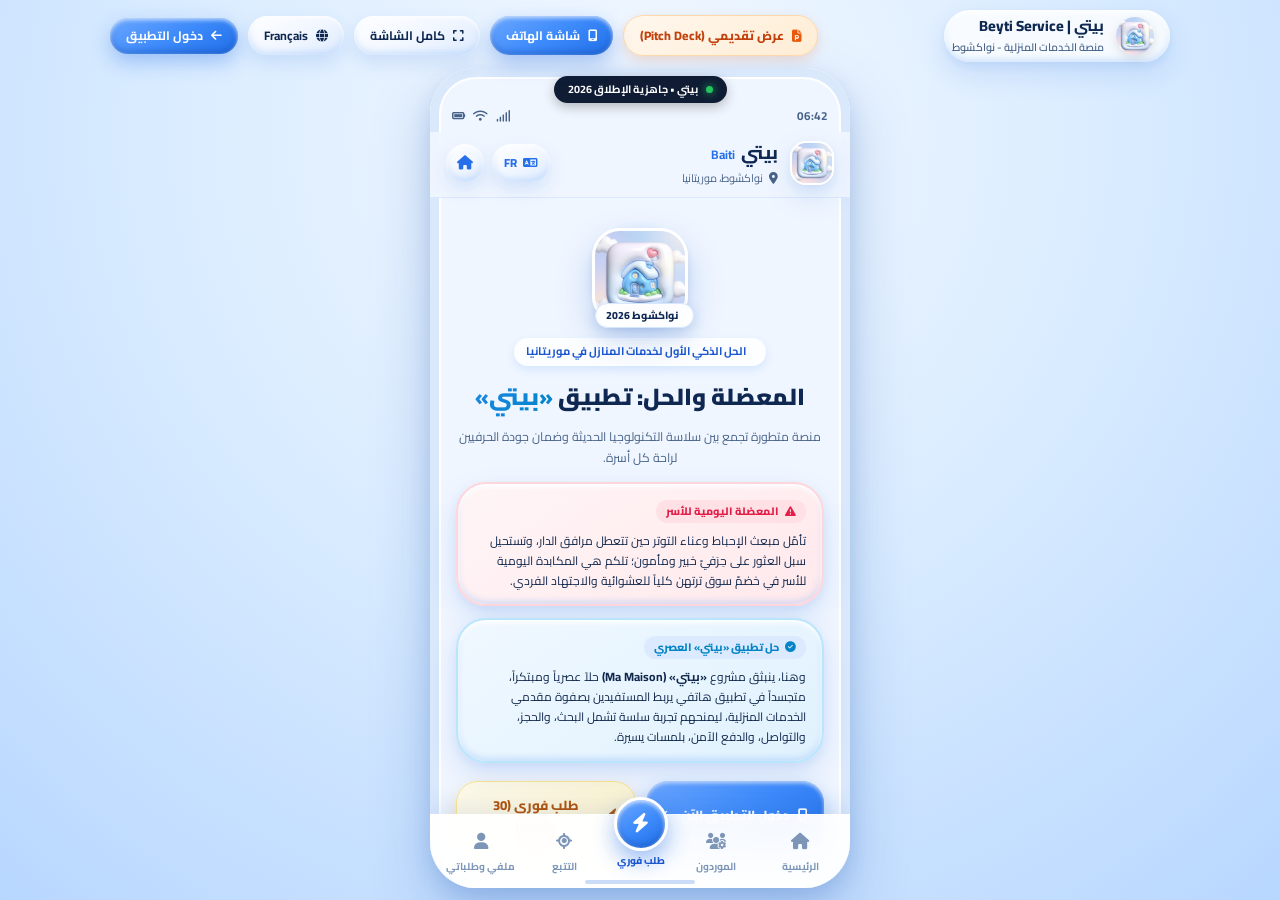
==== commit 53ab2bf5: "Add files via upload" ====
--- a/index.html
+++ b/index.html
@@ -3,66 +3,70 @@
 
 <head>
   <meta charset="UTF-8">
-  <meta name="viewport"
-    content="width=device-width, initial-scale=1.0, maximum-scale=1.0, user-scalable=no, viewport-fit=cover">
-  <title>بيتي | Beyti Service - تطبيق الخدمات المنزلية الأول في نواكشوط</title>
+  <meta name="viewport" content="width=device-width, initial-scale=1.0, maximum-scale=1.0, user-scalable=no">
+  <title>بيتي | Beyti Service - منصة الخدمات المنزلية الأولى في نواكشوط</title>
   <meta name="description"
-    content="تطبيق بيتي للخدمات المنزلية في نواكشوط، موريتانيا: تنظيف، سباكة، كهرباء، صيانة، نقل، وطلب ميرة. تتبع فوري وتقييم موثوق.">
-  <meta name="theme-color" content="#091124">
-
-  <!-- Google Fonts: Alexandria & Outfit -->
+    content="مشروع بيتي: الحل العصري لخدمات الصيانة والسباكة والكهرباء والتنظيف في نواكشوط بأسعار مدروسة وضمان موثوق.">
+
+  <!-- Google Fonts: Cairo & Plus Jakarta Sans -->
   <link rel="preconnect" href="https://fonts.googleapis.com">
   <link rel="preconnect" href="https://fonts.gstatic.com" crossorigin>
   <link
-    href="https://fonts.googleapis.com/css2?family=Alexandria:wght@300;400;500;600;700;800;900&family=Outfit:wght@300;400;500;600;700;800&display=swap"
+    href="https://fonts.googleapis.com/css2?family=Cairo:wght@400;500;600;700;800;900&family=Plus+Jakarta+Sans:wght@400;500;600;700;800&display=swap"
     rel="stylesheet">
 
-  <!-- FontAwesome Icons -->
-  <link rel="stylesheet" href="https://cdnjs.cloudflare.com/ajax/libs/font-awesome/6.5.1/css/all.min.css"
-    integrity="sha512-DTOQO9RWCH3ppGqcWaEA1BIZOC6xxalwEsw9c2QQeAIftl+Vegovlnee1c9QX4TctnWMn13TZye+giMm8e2LwA=="
-    crossorigin="anonymous" referrerpolicy="no-referrer" />
-
+  <!-- FontAwesome -->
+  <link rel="stylesheet" href="https://cdnjs.cloudflare.com/ajax/libs/font-awesome/6.5.1/css/all.min.css" />
+
+  <!-- 3D Puffy Stylesheet -->
   <link rel="stylesheet" href="style.css">
 </head>
 
-<body class="theme-futuristic">
-
-  <!-- Desktop Presentation Controls (visible on wider screens) -->
+<body>
+
+  <!-- Desktop Presentation Controls -->
   <aside class="desktop-dock" id="desktopDock" aria-label="Controls">
     <div class="dock-brand">
-      <img src="assets/logo.jpg" alt="Beyti Logo" class="dock-logo">
+      <img src="assets/puffy_house.jpg" alt="Beyti Logo" class="dock-logo">
       <div class="dock-info">
         <span class="dock-title">بيتي | Beyti Service</span>
-        <span class="dock-tag" data-i18n="tagline"> الخدمات المنزلية - نواكشوط</span>
+        <span class="dock-tag" data-ar="منصة الخدمات المنزلية - نواكشوط" data-fr="Services à Domicile - Nouakchott">منصة
+          الخدمات المنزلية - نواكشوط</span>
       </div>
     </div>
     <div class="dock-actions">
-      <button class="dock-btn active" id="btnPhoneView" title="عرض الهاتف الذكي">
-        <i class="fa-solid fa-mobile-screen"></i> <span data-i18n="phoneMode">شاشة الهاتف</span>
+      <button class="dock-btn presentation-btn" id="btnOpenPresentation" title="عرض بوربوينت تعريفي للمشروع ">
+        <i class="fa-solid fa-file-powerpoint" style="color: #ea580c;"></i> <span data-ar="عرض تقديمي (Pitch Deck)"
+          data-fr="Présentation ">عرض تقديمي (Pitch Deck)</span>
       </button>
-      <button class="dock-btn" id="btnFullView" title="عرض كامل الشاشة">
-        <i class="fa-solid fa-expand"></i> <span data-i18n="fullMode">كامل الشاشة</span>
+      <button class="dock-btn active" id="btnPhoneView">
+        <i class="fa-solid fa-mobile-screen"></i> <span data-ar="شاشة الهاتف" data-fr="Mode Mobile">شاشة الهاتف</span>
+      </button>
+      <button class="dock-btn" id="btnFullView">
+        <i class="fa-solid fa-expand"></i> <span data-ar="كامل الشاشة" data-fr="Plein Écran">كامل الشاشة</span>
       </button>
       <button class="dock-btn lang-toggle" id="dockLangBtn">
         <i class="fa-solid fa-globe"></i> <span id="dockLangLabel">Français</span>
       </button>
+      <a href="home.html" class="dock-btn active">
+        <i class="fa-solid fa-arrow-left flip-ltr"></i> <span data-ar="دخول التطبيق" data-fr="Lancer l'App">دخول
+          التطبيق</span>
+      </a>
     </div>
   </aside>
 
-  <!-- Main App Shell Container -->
-  <div class="app-viewport-wrapper" id="viewportWrapper">
+  <!-- Main Viewport Shell -->
+  <div class="app-viewport-wrapper">
     <main class="mobile-phone-frame" id="phoneFrame">
 
-      <!-- Phone Hardware Bezel Elements -->
+      <!-- Phone Hardware Bezel -->
       <div class="phone-notch">
-        <div class="dynamic-island" id="dynamicIsland">
-          <div class="island-content">
-            <span class="island-dot pulse"></span>
-            <span class="island-text" id="islandText">بيتي • خدمة فورية 24/7</span>
-          </div>
+        <div class="dynamic-island">
+          <span class="island-dot pulse"></span>
+          <span data-ar="بيتي • جاهزية الإطلاق 2026" data-fr="Beyti ">بيتي
+            2026</span>
         </div>
       </div>
-      <div class="phone-speaker"></div>
 
       <!-- App Status Bar -->
       <header class="app-status-bar">
@@ -74,1103 +78,1323 @@
         </div>
       </header>
 
-      <!-- App Top Navigation Bar -->
+      <!-- App Header Nav -->
       <nav class="app-header-nav">
         <div class="brand-row">
           <div class="brand-meta">
-            <img src="assets/logo.jpg" alt="بيتي - Beyti" class="app-logo-img">
+            <img src="assets/puffy_house.jpg" alt="Beyti 3D Logo" class="app-logo-img">
             <div class="brand-text">
-              <h1 class="brand-name">بيتي <span>Service</span></h1>
-              <p class="brand-city"><i class="fa-solid fa-location-dot"></i> <span data-i18n="city">نواكشوط،
-                  موريتانيا</span></p>
+              <h1 class="brand-name">بيتي <span>Baiti</span></h1>
+              <p class="brand-city"><i class="fa-solid fa-location-dot"></i> <span data-ar="نواكشوط، موريتانيا"
+                  data-fr="Nouakchott, Mauritanie">نواكشوط، موريتانيا</span></p>
             </div>
           </div>
           <div class="header-actions">
-            <!-- Language Switcher Button -->
-            <button class="icon-chip lang-chip" id="langSwitchBtn" aria-label="تبديل اللغة">
+            <button class="icon-chip lang-chip" id="langSwitchBtn">
               <i class="fa-solid fa-language"></i>
               <span id="currentLangTag">FR</span>
             </button>
-            <!-- Notifications with 3D ripple badge -->
-            <button class="icon-chip notif-chip" id="notifBtn" aria-label="الإشعارات">
-              <i class="fa-regular fa-bell"></i>
-              <span class="notif-badge">3</span>
-            </button>
-          </div>
-        </div>
-
-        <!-- Moughataa District Selector (Location Pill) -->
-        <div class="moughataa-selector-bar">
-          <div class="location-pill-3d" id="locationPill">
-            <i class="fa-solid fa-compass pulse-icon"></i>
-            <span class="pill-label" data-i18n="moughataaLabel">المقاطعة:</span>
-            <select id="moughataaSelect" class="moughataa-dropdown" aria-label="اختر المقاطعة">
-              <option value="all" data-i18n="allNouakchott">كافة مقاطعات نواكشوط</option>
-              <option value="tevragh-zeina" selected data-i18n="tevragh">تفرغ زينة (Tevragh-Zeina)</option>
-              <option value="ksar" data-i18n="ksar">لكصر (Ksar)</option>
-              <option value="arafat" data-i18n="arafat">عرفات (Arafat)</option>
-              <option value="teyarett" data-i18n="teyarett">تيارت (Teyarett)</option>
-              <option value="dar-naim" data-i18n="darNaim">دار النعيم (Dar-Naim)</option>
-              <option value="toujounine" data-i18n="toujounine">توجنين (Toujounine)</option>
-              <option value="riad" data-i18n="riad">الرياض (Riad)</option>
-              <option value="sebkha" data-i18n="sebkha">السبخة (Sebkha)</option>
-              <option value="el-mina" data-i18n="elMina">الميناء (El Mina)</option>
-            </select>
-            <i class="fa-solid fa-chevron-down arrow-indicator"></i>
-          </div>
-        </div>
-
-        <!-- Quick 3D Search & Filter Input -->
-        <div class="search-section-3d">
-          <div class="search-input-wrap">
-            <i class="fa-solid fa-magnifying-glass search-icon"></i>
-            <input type="text" id="serviceSearchInput" placeholder="ابحث عن سباك، كهربائي، تنظيف، ميرة..."
-              data-i18n-ph="searchPlaceholder" autocomplete="off">
-            <button class="filter-badge-btn" id="filterModalBtn" title="تصفية متقدمة">
-              <i class="fa-solid fa-sliders"></i>
-            </button>
+            <a href="home.html" class="icon-chip" title="الرئيسية">
+              <i class="fa-solid fa-house"></i>
+            </a>
           </div>
         </div>
       </nav>
 
-      <!-- Scrollable App Content Container -->
-      <div class="app-scroll-body" id="appScrollBody">
-
-        <!-- ================= TAB 1: HOME (الرئيسية) ================= -->
-        <section class="tab-page active-page" id="tabHome">
-
-          <!-- 3D Holographic Hero Card -->
-          <div class="hero-3d-card tilt-card" id="heroCard">
-            <div class="hero-bg-layer" style="background-image: url('assets/hero.jpg');"></div>
-            <div class="hero-glass-overlay"></div>
-            <div class="hero-content">
-              <div class="hero-badge-pill">
-                <span class="live-dot"></span>
-                <span data-i18n="heroBadge">المنصة الأولى المعتمدة في موريتانيا</span>
-              </div>
-              <h2 class="hero-title" data-i18n="heroTitle">بيتك بأمان مع أفضل حرفيي نواكشوط</h2>
-              <p class="hero-desc" data-i18n="heroDesc">احجز أفضل الفنيين المعتمدين والموثقين، قارن الأسعار، وتتبع طلبك
-                لحظة بلحظة بدقة ثلاثية الأبعاد.</p>
-
-              <div class="hero-btn-row">
-                <button class="btn-3d btn-glow-primary" id="heroOrderNowBtn">
-                  <i class="fa-solid fa-bolt"></i>
-                  <span data-i18n="heroAction">طلب خدمة فورية</span>
-                </button>
-                <button class="btn-3d btn-glass" id="heroMeeraFastBtn">
-                  <i class="fa-solid fa-basket-shopping"></i>
-                  <span data-i18n="meeraFast">طلب ميرة الآن</span>
-                </button>
-              </div>
-            </div>
-
-            <!-- Floating 3D Micro-Badges -->
-            <div class="floating-badge badge-top-left">
-              <i class="fa-solid fa-shield-halved"></i>
-              <span data-i18n="verifiedBadge">ضمان الجودة 100%</span>
-            </div>
-            <div class="floating-badge badge-bottom-right">
-              <i class="fa-solid fa-stopwatch"></i>
-              <span data-i18n="fastResponse">استجابة خلال 15 دقيقة</span>
-            </div>
-          </div>
-
-          <!-- Feature Highlights Bar (4 Pillars) -->
-          <div class="features-ticker-3d">
+      <!-- Scrollable Landing Page Content -->
+      <div class="app-scroll-body">
+
+        <!-- Hero Section with 3D Puffy Mascot & Value Proposition -->
+        <section class="landing-hero-section">
+          <div class="mascot-aura">
+            <img src="assets/puffy_house.jpg" alt="Beyti House 3D Mascot" class="landing-mascot-img">
+            <div class="mascot-badge-float">
+              <i class="fa-solid fa-sparkles" style="color: #f59e0b;"></i>
+              <span data-ar="نواكشوط 2026" data-fr="Nouakchott 2026">نواكشوط 2026</span>
+            </div>
+          </div>
+
+          <div class="hero-badge-pill">
+            <span class="live-dot"></span>
+            <span data-ar="الحل الذكي الأول لخدمات المنازل في موريتانيا"
+              data-fr="La Solution Moderne pour Votre Maison">الحل الذكي الأول لخدمات المنازل في موريتانيا</span>
+          </div>
+
+          <h2 class="landing-main-title" data-ar="المعضلة والحل: تطبيق <span>«بيتي»</span>"
+            data-fr="Le problème et la solution : <span>« Baiti »</span>">
+            المعضلة والحل: تطبيق <span>«بيتي»</span>
+          </h2>
+
+          <p class="landing-tagline"
+            data-ar="منصة متطورة تجمع بين سلاسة التكنولوجيا الحديثة وضمان جودة الحرفيين لراحة كل أسرة."
+            data-fr="Une plateforme moderne alliant technologie fluide et artisans qualifiés pour le confort de chaque foyer.">
+            منصة متطورة تجمع بين سلاسة التكنولوجيا الحديثة وضمان جودة الحرفيين لراحة كل أسرة.
+          </p>
+
+          <!-- Problem vs Solution 3D Comparison Cards -->
+          <div class="problem-solution-wrap">
+            <!-- Problem Box -->
+            <div class="compare-box-3d problem-box-3d">
+              <div class="box-badge">
+                <i class="fa-solid fa-triangle-exclamation"></i>
+                <span data-ar="المعضلة اليومية للأسر" data-fr="Le problème au quotidien">المعضلة اليومية للأسر</span>
+              </div>
+              <p data-ar="تأمّل مبعث الإحباط وعناء التوتر حين تتعطل مرافق الدار، وتستحيل سبل العثور على حِرَفيّ خبير ومأمون؛ تلكم هي المكابدة اليومية للأسر في خضمّ سوق ترتهن كلياً للعشوائية والاجتهاد الفردي."
+                data-fr="Imaginez la frustration et le stress quand quelque chose tombe en panne à la maison et qu'il est difficile de trouver un bon technicien. C'est le problème quotidien des familles dans un marché désorganisé.">
+                تأمّل مبعث الإحباط وعناء التوتر حين تتعطل مرافق الدار، وتستحيل سبل العثور على حِرَفيّ خبير ومأمون؛ تلكم
+                هي المكابدة اليومية للأسر في خضمّ سوق ترتهن كلياً للعشوائية والاجتهاد الفردي.
+              </p>
+            </div>
+
+            <!-- Solution Box -->
+            <div class="compare-box-3d solution-box-3d">
+              <div class="box-badge">
+                <i class="fa-solid fa-circle-check"></i>
+                <span data-ar="حل تطبيق «بيتي» العصري" data-fr="La solution Baiti">حل تطبيق «بيتي» العصري</span>
+              </div>
+              <p data-ar="وهنا، ينبثق مشروع <strong>«بيتي» (Ma Maison)</strong> حلاً عصرياً ومبتكراً، متجسداً في تطبيق هاتفي يربط المستفيدين بصفوة مقدمي الخدمات المنزلية، ليمنحهم تجربة سلسة تشمل البحث، والحجز، والتواصل، والدفع الآمن، بلمسات يسيرة."
+                data-fr="Le projet « Baiti » (Ma Maison) offre une solution moderne avec une application mobile. Elle connecte directement les clients aux professionnels. Vous pouvez chercher, réserver, discuter et payer en toute sécurité en quelques clics.">
+                وهنا، ينبثق مشروع <strong>«بيتي» (Ma Maison)</strong> حلاً عصرياً ومبتكراً، متجسداً في تطبيق هاتفي يربط
+                المستفيدين بصفوة مقدمي الخدمات المنزلية، ليمنحهم تجربة سلسة تشمل البحث، والحجز، والتواصل، والدفع الآمن،
+                بلمسات يسيرة.
+              </p>
+            </div>
+          </div>
+
+          <!-- Hero CTA Row -->
+          <div class="landing-cta-row">
+            <a href="home.html" class="btn-hero-primary">
+              <i class="fa-solid fa-mobile-screen-button"></i>
+              <span data-ar="دخول التطبيق الآن" data-fr="Ouvrir l'Application">دخول التطبيق الآن</span>
+              <i class="fa-solid fa-arrow-left flip-ltr" style="font-size: 0.8rem;"></i>
+            </a>
+            <a href="order.html" class="btn-hero-secondary">
+              <i class="fa-solid fa-bolt"></i>
+              <span data-ar="طلب فوري (30 دقيقة)" data-fr="Intervention Express">طلب فوري (30 دقيقة)</span>
+            </a>
+          </div>
+        </section>
+
+        <!-- Competitive Advantages & 5 Core Services -->
+        <section class="puffy-card">
+          <div class="section-title-row" style="margin-bottom: 12px;">
+            <div style="display: flex; align-items: center; gap: 8px;">
+              <i class="fa-solid fa-shield-halved" style="color: var(--puffy-blue-600); font-size: 1.1rem;"></i>
+              <h3 class="section-heading" data-ar="الميزة التنافسية والخدمات" data-fr="Nos Avantages & Services">الميزة
+                التنافسية والخدمات</h3>
+            </div>
+            <span class="badge-count" data-ar="5 خدمات أساسية" data-fr="5 Services Clés">5 خدمات أساسية</span>
+          </div>
+
+          <div class="features-ticker-3d" style="margin-bottom: 14px;">
             <div class="ticker-chip">
-              <i class="fa-solid fa-map-location-dot"></i>
+              <i class="fa-solid fa-stopwatch" style="color: #ff6584; background: #fff0f3;"></i>
               <div>
-                <strong data-i18n="feature1Title">تغطية شاملة</strong>
-                <small data-i18n="feature1Desc">كافة مقاطعات نواكشوط</small>
+                <strong data-ar="تدخل سريع في 30 دقيقة" data-fr="Intervention 30 Min">تدخل سريع في 30 دقيقة</strong>
+                <small data-ar="استجابة فورية للأعطال الطارئة" data-fr="Garantie d'urgence rapide">استجابة فورية
+                  للأعطال</small>
               </div>
             </div>
             <div class="ticker-chip">
-              <i class="fa-solid fa-scale-balanced"></i>
+              <i class="fa-solid fa-coins" style="color: #ffb703; background: #fff8e7;"></i>
               <div>
-                <strong data-i18n="feature2Title">مقارنة العروض</strong>
-                <small data-i18n="feature2Desc">أسعار شفافة ومضمونة</small>
-              </div>
-            </div>
+                <strong data-ar="تسعيرة تقديرية مسبقة" data-fr="Prix Estimé Transparent">تسعيرة تقديرية مسبقة</strong>
+                <small data-ar="مثال: 400 MRU بشفافية كاملة" data-fr="Exemple : 400 MRU à l'avance">400 MRU بشفافية
+                  تامة</small>
+              </div>
+            </div>
+          </div>
+
+          <!-- Services Grid mini with Price Tags -->
+          <div style="display: grid; grid-template-columns: repeat(2, 1fr); gap: 10px;">
             <div class="ticker-chip">
-              <i class="fa-solid fa-satellite-dish"></i>
+              <i class="fa-solid fa-broom" style="color: #1e88e5; background: #e0f2fe;"></i>
               <div>
-                <strong data-i18n="feature3Title">تتبع مباشر</strong>
-                <small data-i18n="feature3Desc">لحظة بلحظة على الخريطة</small>
+                <strong data-ar="التنظيف الشامل" data-fr="Nettoyage">التنظيف الشامل</strong>
+                <small data-ar="منازل، شقق ومكاتب" data-fr="Maisons & Bureaux">منازل ومكاتب</small>
               </div>
             </div>
             <div class="ticker-chip">
-              <i class="fa-solid fa-award"></i>
+              <i class="fa-solid fa-faucet-drip" style="color: #00acc1; background: #e0f7fa;"></i>
               <div>
-                <strong data-i18n="feature4Title">تقييم موثق</strong>
-                <small data-i18n="feature4Desc">حرفيون معتمدون وذوو خبرة</small>
-              </div>
-            </div>
-          </div>
-
-          <!-- Active Order Quick Widget (Dynamic Tracker preview) -->
-          <div class="active-order-preview-card" id="activeOrderWidget">
-            <div class="order-preview-header">
-              <div class="order-pulse-indicator">
-                <span class="ping-circle"></span>
-                <span class="ping-core"></span>
-              </div>
-              <div class="order-header-info">
-                <span class="order-state-tag" data-i18n="orderEnRoute">الفني في الطريق إليك</span>
-                <strong class="order-serv-name" id="previewOrderName">صيانة التكييف • تفرغ زينة</strong>
-              </div>
-              <button class="track-btn-mini" id="openLiveTrackerBtn">
-                <span data-i18n="trackNow">تتبع مباشر</span> <i class="fa-solid fa-arrow-left flip-ltr"></i>
-              </button>
-            </div>
-            <div class="order-progress-track">
-              <div class="progress-bar-fill" style="width: 65%;"></div>
-            </div>
-            <div class="order-eta-row">
-              <small><i class="fa-regular fa-clock"></i> <span data-i18n="etaText">الوصول المتوقع:</span> <strong>12
-                  دقيقة</strong></small>
-              <small class="tech-name"><i class="fa-solid fa-user-check"></i> المختار ولد أحمد (4.9 ★)</small>
-            </div>
-          </div>
-
-          <!-- Services Grid Header -->
-          <div class="section-title-row">
+                <strong data-ar="السباكة والمياه" data-fr="Plomberie">السباكة والمياه</strong>
+                <small data-ar="تسريبات، تركيب وتمديد" data-fr="Fuites & Conduites">تسريبات ومياه</small>
+              </div>
+            </div>
+            <div class="ticker-chip">
+              <i class="fa-solid fa-bolt" style="color: #f59e0b; background: #fef3c7;"></i>
+              <div>
+                <strong data-ar="الكهرباء والطاقة" data-fr="Électricité">الكهرباء والطاقة</strong>
+                <small data-ar="أعطال وقواطع وتوصيلات" data-fr="Pannes & Tableaux">أعطال وتوصيلات</small>
+              </div>
+            </div>
+            <div class="ticker-chip">
+              <i class="fa-solid fa-snowflake" style="color: #0284c7; background: #e0f2fe;"></i>
+              <div>
+                <strong data-ar="صيانة التكييف" data-fr="Climatisation">صيانة التكييف</strong>
+                <small data-ar="غسيل وشحن فريون" data-fr="Recharge & Entretien">غسيل وشحن غاز</small>
+              </div>
+            </div>
+          </div>
+        </section>
+
+        <!-- Market Research & Competition (دراسة السوق والمشهد التنافسي) -->
+        <section class="puffy-card">
+          <div class="section-title-row" style="margin-bottom: 12px;">
+            <div style="display: flex; align-items: center; gap: 8px;">
+              <i class="fa-solid fa-chart-line" style="color: #10b981; font-size: 1.1rem;"></i>
+              <h3 class="section-heading" data-ar="دراسة السوق والمشهد التنافسي"
+                data-fr="Étude de Marché & Concurrence">دراسة السوق والمشهد التنافسي</h3>
+            </div>
+            <span class="badge-count" data-ar="نواكشوط 2026" data-fr="Nouakchott">نواكشوط 2026</span>
+          </div>
+
+          <p style="font-size: 0.82rem; color: var(--text-secondary); line-height: 1.6; margin-bottom: 14px;"
+            data-ar="برهنت دراستنا الميدانية، التي استقينا ثمارها من استبيان شمل <strong>322 فرداً</strong> من شتى مقاطعات العاصمة نواكشوط على امتداد أربعة أشهر، على وجود طلب جمّ ومتسارع."
+            data-fr="Nous avons interrogé 322 personnes de Nouakchott pendant quatre mois. Les résultats montrent une grande demande : 89 % des participants ont besoin de services à domicile et 97 % aiment beaucoup l'idée de l'application.">
+            برهنت دراستنا الميدانية، التي استقينا ثمارها من استبيان شمل <strong>322 فرداً</strong> من شتى مقاطعات
+            العاصمة نواكشوط على امتداد أربعة أشهر، على وجود طلب جمّ ومتسارع.
+          </p>
+
+          <!-- Stat Counters -->
+          <div class="stat-counter-grid">
+            <div class="stat-counter-card">
+              <div class="num">89%</div>
+              <div class="label" data-ar="يحتاجون خدمات منزلية بانتظام" data-fr="Besoin régulier de services">يحتاجون
+                خدمات منزلية بانتظام</div>
+            </div>
+            <div class="stat-counter-card">
+              <div class="num">97%</div>
+              <div class="label" data-ar="يرحبون بحماس بفكرة التطبيق" data-fr="Adhérents à l'idée Baiti">يرحبون بحماس
+                بفكرة التطبيق</div>
+            </div>
+            <div class="stat-counter-card">
+              <div class="num">46%</div>
+              <div class="label" data-ar="يطلبون خدمات أسبوعياً (دخل مستمر)" data-fr="Besoin hebdomadaire récurrent">
+                يطلبون خدمات أسبوعياً (دخل مستمر)</div>
+            </div>
+            <div class="stat-counter-card">
+              <div class="num">322</div>
+              <div class="label" data-ar="مشارك في استبيان العاصمة" data-fr="Personnes sondées (4 mois)">مشارك في
+                استبيان العاصمة (4 أشهر)</div>
+            </div>
+          </div>
+
+          <div
+            style="background: #eef5ff; border-radius: var(--radius-md); padding: 12px; margin-top: 14px; border: 1.5px solid #c9e1fe;">
+            <h4 style="font-size: 0.88rem; font-weight: 800; color: var(--puffy-navy-dark); margin-bottom: 6px;"
+              data-ar="المشهد التنافسي واستراتيجية التوسع:" data-fr="Concurrence & Stratégie :">
+              <i class="fa-solid fa-chart-pie" style="color: var(--puffy-blue-600);"></i> المشهد التنافسي واستراتيجية
+              التوسع:
+            </h4>
+            <p style="font-size: 0.78rem; color: var(--text-secondary); line-height: 1.6;"
+              data-ar="السوق لا يزال في أطواره الأولى ومفتقراً لقطب مهيمن. يبرز تطبيق «Hemi» كمنافس، غير أن «بيتي» يتفوق باستراتيجية أسعار مخفضة وميسرة، وتسويق رقمي عبر المؤثرين، مما يضمن تدفقاً نقدياً مستداماً."
+              data-fr="Le marché est encore nouveau et sans grand leader. Notre concurrent direct est l'application « Hemi », mais nous allons gagner grâce à nos prix plus bas, le marketing digital et les influenceurs.">
+              السوق لا يزال في أطواره الأولى ومفتقراً لقطب مهيمن. يبرز تطبيق «Hemi» كمنافس، غير أن «بيتي» يتفوق
+              باستراتيجية أسعار مخفضة وميسرة، وتسويق رقمي عبر المؤثرين، مما يضمن تدفقاً نقدياً مستداماً.
+            </p>
+          </div>
+        </section>
+
+        <!-- Notre stratégie marketing (Fidélisation et Récompenses) -->
+        <section class="puffy-card">
+          <div class="section-title-row" style="margin-bottom: 10px;">
+            <div style="display: flex; align-items: center; gap: 8px;">
+              <i class="fa-solid fa-gem" style="color: #db2777; font-size: 1.15rem;"></i>
+              <h3 class="section-heading" data-ar="استراتيجيتنا التسويقية (الولاء والمكافآت)"
+                data-fr="Notre stratégie marketing (Fidélisation et Récompenses)">استراتيجيتنا التسويقية (الولاء
+                والمكافآت)</h3>
+            </div>
+            <span class="micro-badge"
+              style="background: #fdf2f8; color: #db2777; font-weight: 800; border: 1px solid #fbcfe8;"
+              data-ar="حساب «ماسي»" data-fr="Statut « Diamant »">حساب «ماسي»</span>
+          </div>
+
+          <p style="font-size: 0.8rem; color: var(--text-secondary); line-height: 1.6; margin-bottom: 8px;"
+            data-ar="نستخدم التسويق الرقمي والمؤثرين للانتشار والتعريف بخدماتنا سريعاً. علاوة على ذلك، يحتاج 46% من عملائنا إلى خدمات أسبوعية، مما يضمن تدفقاً نقدياً ودخلاً منتظماً."
+            data-fr="Nous utilisons le marketing digital et les influenceurs pour nous faire connaître vite. De plus, 46 % de nos clients ont besoin de services chaque semaine. Cela assure un revenu régulier.">
+            نستخدم التسويق الرقمي والمؤثرين للانتشار والتعريف بخدماتنا سريعاً. علاوة على ذلك، يحتاج 46% من عملائنا إلى
+            خدمات أسبوعية، مما يضمن تدفقاً نقدياً ودخلاً منتظماً.
+          </p>
+
+          <p style="font-size: 0.8rem; color: var(--text-secondary); line-height: 1.6; margin-bottom: 8px;"
+            data-ar="تهدف استراتيجيتنا التسويقية إلى بناء ولاء العملاء عبر تشجيعهم على الاستخدام المنتظم لتطبيقنا. فبعد إنجاز عدد محدد من الطلبات، يرتقي حساب العميل تلقائياً إلى مرتبة «الماسي» (Diamant). وتتيح لهم هذه المكانة المتميزة المشاركة في سحب شهري للفوز بجوائز قيّمة، يتم تمويل تكلفتها مباشرة من جزء من إيراداتنا للشهر الجاري."
+            data-fr="Notre stratégie marketing vise à fidéliser les clients en les encourageant à utiliser régulièrement notre application. Après un nombre défini de commandes, leur compte évolue vers le statut « Diamant ». Ce statut privilégié leur permet de participer à un tirage au sort mensuel pour gagner des prix, dont le coût est directement financé par une partie de nos revenus du mois en cours.">
+            تهدف استراتيجيتنا التسويقية إلى بناء ولاء العملاء عبر تشجيعهم على الاستخدام المنتظم لتطبيقنا. فبعد إنجاز عدد
+            محدد من الطلبات، يرتقي حساب العميل تلقائياً إلى مرتبة «الماسي» (Diamant). وتتيح لهم هذه المكانة المتميزة
+            المشاركة في سحب شهري للفوز بجوائز قيّمة، يتم تمويل تكلفتها مباشرة من جزء من إيراداتنا للشهر الجاري.
+          </p>
+
+          <div
+            style="display: flex; align-items: center; gap: 10px; background: #fff1f2; border: 1.5px solid #fecdd3; border-radius: var(--radius-md); padding: 10px 14px;">
+            <i class="fa-solid fa-gift" style="color: #e11d48; font-size: 1.3rem;"></i>
             <div>
-              <h3 class="section-heading" data-i18n="servicesHeading">خدماتنا الرئيسية</h3>
-              <p class="section-subheading" data-i18n="servicesSub">اختر الخدمة المطلوبة لحجز مزود مؤهل فوري</p>
-            </div>
-            <span class="badge-count" data-i18n="servicesCount">6 خدمات</span>
-          </div>
-
-          <!-- The 6 Core 3D Service Cards -->
-          <div class="services-grid-3d" id="servicesGrid">
-
-            <!-- 1. Cleaning (التنظيف) -->
-            <article class="service-card-3d tilt-card" data-service="cleaning" tabindex="0">
-              <div class="card-glow-edge"></div>
-              <div class="card-top-icon clean-gradient">
-                <i class="fa-solid fa-broom"></i>
-              </div>
-              <div class="card-body">
-                <span class="card-category" data-i18n="catCleaning">نظافة منزلية</span>
-                <h4 class="card-title" data-i18n="servCleaning">التنظيف (Nettoyage)</h4>
-                <p class="card-desc" data-i18n="descCleaning">تنظيف المنازل، الشقق، المكاتب، التعقيم، وغسيل المفروشات
-                  والسجاد بأحدث الأجهزة.</p>
-                <div class="card-meta">
-                  <span class="price-estimate"><i class="fa-solid fa-coins"></i> <span data-i18n="from">ابتداءً
-                      من</span> <strong>400 MRU</strong></span>
-                  <span class="rating-mini"><i class="fa-solid fa-star"></i> 4.9 (142)</span>
+              <strong style="font-size: 0.82rem; color: #9f1239; display: block;"
+                data-ar="سحب شهري وجوائز للمستخدمين الدائمين" data-fr="Tirage au sort mensuel & récompenses">سحب شهري
+                وجوائز للمستخدمين الدائمين</strong>
+              <small style="display: block; font-size: 0.7rem; color: #be123c; margin-top: 2px;"
+                data-ar="تمويل ذاتي من إيرادات الشهر لتعزيز تكرار الطلب والمحافظة على العملاء"
+                data-fr="Financé directement par une partie des revenus du mois">تمويل ذاتي من إيرادات الشهر لتعزيز
+                تكرار الطلب والمحافظة على العملاء</small>
+            </div>
+          </div>
+        </section>
+
+        <!-- Operational Readiness & SWOT (الجاهزية التشغيلية والتحليل الاستراتيجي) -->
+        <section class="puffy-card">
+          <div class="section-title-row" style="margin-bottom: 12px;">
+            <div style="display: flex; align-items: center; gap: 8px;">
+              <i class="fa-solid fa-chess" style="color: #6366f1; font-size: 1.1rem;"></i>
+              <h3 class="section-heading" data-ar="الجاهزية والتحليل الاستراتيجي (SWOT)"
+                data-fr="Opérations & Analyse SWOT">الجاهزية والتحليل الاستراتيجي (SWOT)</h3>
+            </div>
+            <span class="badge-count" data-ar="29 عاملاً مؤهلاً" data-fr="29 Professionnels">29 عاملاً مؤهلاً</span>
+          </div>
+
+          <div
+            style="display: flex; align-items: center; gap: 12px; margin-bottom: 14px; background: #f8fafc; border-radius: var(--radius-md); padding: 10px; border: 1px solid #e2e8f0;">
+            <img src="assets/puffy_artisan.jpg" alt="Artisan Mascot"
+              style="width: 54px; height: 54px; border-radius: var(--radius-sm); border: 2px solid #fff; box-shadow: var(--puffy-card-shadow); flex-shrink: 0;">
+            <div>
+              <strong style="font-size: 0.85rem; color: var(--puffy-navy-dark); line-height: 1.35; display: block;"
+                data-ar="فريق عمل مؤهل وهاتف أعمال معزز بالذكاء الاصطناعي"
+                data-fr="Équipe prête & Téléphone pro assisté par IA">فريق عمل مؤهل وهاتف أعمال معزز بالذكاء
+                الاصطناعي</strong>
+              <p style="font-size: 0.74rem; color: var(--text-secondary); line-height: 1.4; margin: 0;"
+                data-ar="بنية تشغيلية متكاملة من 29 حِرفياً متمرساً لانطلاق فوري."
+                data-fr="Équipe de 29 travailleurs qualifiés prête à démarrer.">بنية تشغيلية متكاملة من 29 حِرفياً
+                لانطلاق فوري.</p>
+            </div>
+          </div>
+
+          <!-- SWOT 2x2 Grid -->
+          <div class="swot-grid">
+            <!-- Strengths -->
+            <div class="swot-box swot-s">
+              <h5><i class="fa-solid fa-dumbbell"></i> <span data-ar="نقاط القوة (Forces)" data-fr="Points Forts">نقاط
+                  القوة (Forces)</span></h5>
+              <p data-ar="فريق متأهب ومدرب، أسعار تنافسية، وخدمات تلبي متطلبات الأسر بدقة."
+                data-fr="Équipe prête, bons prix, services très utiles pour les familles.">فريق متأهب ومدرب، أسعار
+                تنافسية، وخدمات تلبي متطلبات الأسر بدقة.</p>
+            </div>
+            <!-- Weaknesses -->
+            <div class="swot-box swot-w">
+              <h5><i class="fa-solid fa-triangle-exclamation"></i> <span data-ar="نقاط الضعف (Faiblesses)"
+                  data-fr="Points Faibles">نقاط الضعف (Faiblesses)</span></h5>
+              <p data-ar="حداثة العهد بالسوق، ومحدودية الموارد المالية في الطور التأسيسي."
+                data-fr="Projet nouveau, budget limité au début du lancement.">حداثة العهد بالسوق، ومحدودية الموارد
+                المالية في الطور التأسيسي.</p>
+            </div>
+            <!-- Opportunities -->
+            <div class="swot-box swot-o">
+              <h5><i class="fa-solid fa-lightbulb"></i> <span data-ar="الفرص المواتية (Opportunités)"
+                  data-fr="Opportunités">الفرص المواتية (Opportunités)</span></h5>
+              <p data-ar="إقبال متنامٍ على الهواتف الذكية، وغياب منصة موحدة تلم شتات الحرفيين."
+                data-fr="Adoption massive des smartphones, absence de plateforme centralisée.">إقبال متنامٍ على الهواتف
+                الذكية، وغياب منصة موحدة تلم شتات الحرفيين.</p>
+            </div>
+            <!-- Threats -->
+            <div class="swot-box swot-t">
+              <h5><i class="fa-solid fa-shield-virus"></i> <span data-ar="المخاطر (Menaces)" data-fr="Menaces">المخاطر
+                  (Menaces)</span></h5>
+              <p data-ar="ولوج منافسين جدد، وتضخم تكاليف التشغيل (النقل والمعدات)."
+                data-fr="Nouveaux entrants, augmentation des coûts de transport et matériel.">ولوج منافسين جدد، وتضخم
+                تكاليف التشغيل (النقل والمعدات).</p>
+            </div>
+          </div>
+        </section>
+
+        <!-- Notre modèle de revenus (Commissions & Abonnements Gold) -->
+        <section class="puffy-card">
+          <div class="section-title-row" style="margin-bottom: 10px;">
+            <div style="display: flex; align-items: center; gap: 8px;">
+              <i class="fa-solid fa-sack-dollar" style="color: #10b981; font-size: 1.15rem;"></i>
+              <h3 class="section-heading" data-ar="نموذج الإيرادات وتوليد الدخل" data-fr="Notre modèle de revenus">نموذج
+                الإيرادات وتوليد الدخل</h3>
+            </div>
+            <span class="badge-count" data-ar="مصدران رئيسيان" data-fr="2 Sources Clés">مصدران رئيسيان</span>
+          </div>
+
+          <p style="font-size: 0.8rem; color: var(--text-secondary); line-height: 1.6; margin-bottom: 12px;"
+            data-ar="يرتكز نموذج إيراداتنا على مصدرين رئيسيين يضمنان تدفقاً نقدياً مستداماً وعوائد متجددة:"
+            data-fr="Notre modèle de revenus repose sur deux sources principales :">
+            يرتكز نموذج إيراداتنا على مصدرين رئيسيين يضمنان تدفقاً نقدياً مستداماً وعوائد متجددة:
+          </p>
+
+          <div class="revenue-pillar-grid">
+            <!-- Source 1: Commissions per transaction -->
+            <div class="revenue-pillar-card commission">
+              <div class="pillar-header">
+                <div class="pillar-icon">
+                  <i class="fa-solid fa-percent"></i>
                 </div>
-              </div>
-              <button class="btn-card-action" data-service="cleaning">
-                <span data-i18n="bookService">احجز الآن</span> <i class="fa-solid fa-chevron-left flip-ltr"></i>
-              </button>
-            </article>
-
-            <!-- 2. Plumbing (السباكة) -->
-            <article class="service-card-3d tilt-card" data-service="plumbing" tabindex="0">
-              <div class="card-glow-edge"></div>
-              <div class="card-top-icon plumb-gradient">
-                <i class="fa-solid fa-faucet-drip"></i>
-              </div>
-              <div class="card-body">
-                <span class="card-category" data-i18n="catPlumbing">تمديدات ومياه</span>
-                <h4 class="card-title" data-i18n="servPlumbing">السباكة (Plomberie)</h4>
-                <p class="card-desc" data-i18n="descPlumbing">إصلاح التسريبات، تركيب تمديدات المياه، صيانة الخزانات
-                  وسخانات المياه بدقة عالية.</p>
-                <div class="card-meta">
-                  <span class="price-estimate"><i class="fa-solid fa-coins"></i> <span data-i18n="from">ابتداءً
-                      من</span> <strong>350 MRU</strong></span>
-                  <span class="rating-mini"><i class="fa-solid fa-star"></i> 4.8 (210)</span>
+                <strong data-ar="عمولات المعاملات" data-fr="Commissions / transaction">عمولات المعاملات</strong>
+              </div>
+              <p data-ar="اقتطاع نسبة مئوية محددة من كل خدمة تُنجز عبر التطبيق."
+                data-fr="Un pourcentage est prélevé sur chaque service réalisé via l'application.">
+                اقتطاع نسبة مئوية محددة من كل خدمة تُنجز عبر التطبيق.
+              </p>
+            </div>
+
+            <!-- Source 2: Gold Subscriptions -->
+            <div class="revenue-pillar-card gold">
+              <div class="pillar-header">
+                <div class="pillar-icon">
+                  <i class="fa-solid fa-crown"></i>
                 </div>
-              </div>
-              <button class="btn-card-action" data-service="plumbing">
-                <span data-i18n="bookService">احجز الآن</span> <i class="fa-solid fa-chevron-left flip-ltr"></i>
-              </button>
-            </article>
-
-            <!-- 3. Electricity (الكهرباء) -->
-            <article class="service-card-3d tilt-card" data-service="electricity" tabindex="0">
-              <div class="card-glow-edge"></div>
-              <div class="card-top-icon electric-gradient">
-                <i class="fa-solid fa-bolt-lightning"></i>
-              </div>
-              <div class="card-body">
-                <span class="card-category" data-i18n="catElectric">أعطال وتمديدات</span>
-                <h4 class="card-title" data-i18n="servElectric">الكهرباء (Électricité)</h4>
-                <p class="card-desc" data-i18n="descElectric">فحص الأعطال الكهربائية، تركيب لوحات التحكم، الإضاءة
-                  الحديثة، والأنظمة الشمسية والمولدات.</p>
-                <div class="card-meta">
-                  <span class="price-estimate"><i class="fa-solid fa-coins"></i> <span data-i18n="from">ابتداءً
-                      من</span> <strong>500 MRU</strong></span>
-                  <span class="rating-mini"><i class="fa-solid fa-star"></i> 4.9 (185)</span>
+                <strong data-ar="اشتراكات «Gold»" data-fr="Abonnements « Gold »">اشتراكات «Gold»</strong>
+              </div>
+              <p data-ar="خيار بريميوم مدفوع للحرفيين لإبراز ملفهم في الصدارة لجذب المزيد من العملاء ومضاعفة أرباحهم."
+                data-fr="Une option Premium payante destinée aux artisans qui souhaitent mettre leur profil en avant pour attirer plus de clients et augmenter leurs gains.">
+                خيار بريميوم مدفوع للحرفيين لإبراز ملفهم في الصدارة لجذب المزيد من العملاء ومضاعفة أرباحهم.
+              </p>
+            </div>
+          </div>
+        </section>
+
+        <!-- Financial Analysis & Risk Management (التحليل المالي وإدارة المخاطر) -->
+        <section class="financial-strip">
+          <div style="display: flex; align-items: center; justify-content: space-between;">
+            <div style="display: flex; align-items: center; gap: 8px;">
+              <i class="fa-solid fa-chart-pie" style="color: #60a5fa; font-size: 1.15rem;"></i>
+              <h3 style="font-size: 1.05rem; font-weight: 900; color: #fff; margin: 0;"
+                data-ar="التحليل المالي وإدارة المخاطر" data-fr="Finance et gestion des risques">التحليل المالي وإدارة
+                المخاطر</h3>
+            </div>
+            <span
+              style="background: rgba(255,255,255,0.18); padding: 4px 10px; border-radius: var(--radius-pill); font-size: 0.7rem; font-weight: 700; color: #fff;">دراسة
+              5 سنوات</span>
+          </div>
+
+          <div class="fin-metrics-row">
+            <div class="fin-metric">
+              <strong style="color: #60a5fa;">19%</strong>
+              <small data-ar="معدل العائد الداخلي (TRI)" data-fr="Taux de Rentabilité (TRI)">معدل العائد الداخلي
+                (TRI)</small>
+            </div>
+            <div class="fin-metric">
+              <strong style="color: #34d399;">1.4M</strong>
+              <small data-ar="صافي القيمة الحالية (VAN) أوقية" data-fr="Valeur Nette (VAN) MRU">صافي القيمة (VAN)
+                MRU</small>
+            </div>
+            <div class="fin-metric">
+              <strong style="color: #fbbf24;">6 Mois</strong>
+              <small data-ar="تغطية رأس المال العامل" data-fr="BFR 6 mois couvert">BFR 6 mois couvert</small>
+            </div>
+          </div>
+
+          <div
+            style="background: rgba(255,255,255,0.08); border-radius: var(--radius-md); padding: 12px; font-size: 0.76rem; line-height: 1.6; border: 1px solid rgba(255,255,255,0.1);">
+            <p data-ar="يقتضي إطلاق المشروع تمويلاً مبدئياً قدره <strong>120,000 MRU</strong>، بكلفة استثمارية إجمالية <strong>1,211,096 أوقية</strong>. اختبرنا 3 سيناريوهات للمخاطر (تراجع المبيعات، تصاعد التكاليف بـ 5%، أو كلاهما معاً) وحافظ المشروع على متانته وربحيته مع <strong>BFR 6 mois couvert (تغطية احتياجات رأس المال العامل لمدة 6 أشهر)</strong> لضمان السيولة التامة واستمرارية العمليات."
+              data-fr="Pour commencer, le projet a besoin de 120 000 MRU. Le coût total pour tout lancer (technique et opérations) est de 1 211 096 MRU. Notre étude sur 5 ans montre que le projet fera des bénéfices dès la première année (TRI 19%, VAN 1 399 805 MRU). Nous avons testé 3 situations de risques : dans tous ces cas, le projet reste rentable avec un BFR 6 mois couvert pour sécuriser la trésorerie et la continuité opérationnelle.">
+              يقتضي إطلاق المشروع تمويلاً مبدئياً قدره <strong>120,000 MRU</strong>، بكلفة استثمارية إجمالية
+              <strong>1,211,096 أوقية</strong>. اختبرنا 3 سيناريوهات للمخاطر (تراجع المبيعات، تصاعد التكاليف بـ 5%، أو
+              كلاهما معاً) وحافظ المشروع على متانته وربحيته مع <strong>BFR 6 mois couvert (تغطية احتياجات رأس المال
+                العامل لمدة 6 أشهر)</strong> لضمان السيولة التامة واستمرارية العمليات.
+            </p>
+          </div>
+        </section>
+
+        <!-- Direct Navigation Interactive Directory to All Sub-Pages -->
+        <section class="puffy-card">
+          <div class="section-title-row" style="margin-bottom: 12px;">
+            <div style="display: flex; align-items: center; gap: 8px;">
+              <i class="fa-solid fa-compass" style="color: var(--puffy-blue-600); font-size: 1.1rem;"></i>
+              <h3 class="section-heading" data-ar="استكشف صفحات التطبيق التفاعلية" data-fr="Explorer l'Application">
+                استكشف صفحات التطبيق التفاعلية</h3>
+            </div>
+            <span class="badge-count" data-ar="8 أقسام متكاملة" data-fr="8 Pages Clés">8 أقسام</span>
+          </div>
+
+          <div class="landing-nav-grid">
+            <a href="home.html" class="landing-nav-card">
+              <div class="landing-nav-icon-wrap" style="background: #e0f2fe; color: #0284c7;">
+                <i class="fa-solid fa-house"></i>
+              </div>
+              <div class="landing-nav-text">
+                <strong data-ar="الصفحة الرئيسية (الخدمات والحجز)" data-fr="Page d'Accueil (Services)">الصفحة الرئيسية
+                  (الخدمات والحجز)</strong>
+                <small data-ar="استعراض الخدمات الست، أفضل الفنيين وطوارئ 15 دقيقة"
+                  data-fr="Aperçu des 6 services et techniciens">استعراض الخدمات الست، أفضل الفنيين وطوارئ 15
+                  دقيقة</small>
+              </div>
+              <i class="fa-solid fa-chevron-left landing-nav-arrow flip-ltr"></i>
+            </a>
+
+            <a href="providers.html" class="landing-nav-card">
+              <div class="landing-nav-icon-wrap" style="background: #eef2ff; color: #4f46e5;">
+                <i class="fa-solid fa-users-gear"></i>
+              </div>
+              <div class="landing-nav-text">
+                <strong data-ar="مزودو الخدمات (الحرفيون المعتمدون)" data-fr="Professionnels & Artisans">مزودو الخدمات
+                  (الحرفيون المعتمدون)</strong>
+                <small data-ar="قائمة 29 فني معتمد، التقييمات، مقارنة الأسعار والمقاطعات"
+                  data-fr="29 techniciens qualifiés, avis et tarifs">قائمة 29 فني معتمد، التقييمات، ومقاطعات
+                  العمل</small>
+              </div>
+              <i class="fa-solid fa-chevron-left landing-nav-arrow flip-ltr"></i>
+            </a>
+
+            <a href="order.html" class="landing-nav-card">
+              <div class="landing-nav-icon-wrap" style="background: #fef3c7; color: #d97706;">
+                <i class="fa-solid fa-bolt"></i>
+              </div>
+              <div class="landing-nav-text">
+                <strong data-ar="طلب فوري وطوارئ 30 دقيقة" data-fr="Demande Express & Urgence">طلب فوري وطوارئ 30
+                  دقيقة</strong>
+                <small data-ar="حجز آني مع حساب تكلفة تقديري مسبق (400 MRU)"
+                  data-fr="Réservation directe avec tarif transparent">حجز آني مع حساب تكلفة تقديري مسبق (400
+                  MRU)</small>
+              </div>
+              <i class="fa-solid fa-chevron-left landing-nav-arrow flip-ltr"></i>
+            </a>
+
+            <a href="tracking.html" class="landing-nav-card">
+              <div class="landing-nav-icon-wrap" style="background: #ecfdf5; color: #059669;">
+                <i class="fa-solid fa-location-crosshairs"></i>
+              </div>
+              <div class="landing-nav-text">
+                <strong data-ar="التتبع الفوري (GPS Radar)" data-fr="Suivi en Direct (Radar GPS)">التتبع الفوري (GPS
+                  Radar)</strong>
+                <small data-ar="رادار تفاعلي، خطوات المهمة وتواصل الفني المباشر"
+                  data-fr="Carte animée et étapes de progression">رادار تفاعلي، خطوات المهمة وتواصل الفني
+                  المباشر</small>
+              </div>
+              <i class="fa-solid fa-chevron-left landing-nav-arrow flip-ltr"></i>
+            </a>
+
+            <a href="profile.html" class="landing-nav-card">
+              <div class="landing-nav-icon-wrap" style="background: #fdf2f8; color: #db2777;">
+                <i class="fa-solid fa-user-shield"></i>
+              </div>
+              <div class="landing-nav-text">
+                <strong data-ar="ملفي الشخصي وطلباتي (حساب منقبة)" data-fr="Mon Profil & Commandes (Femme voilée)">ملفي
+                  الشخصي وطلباتي (حساب منقبة)</strong>
+                <small data-ar="مريم بنت محمد الأمين، المحفظة، وضع الخصوصية العائلية"
+                  data-fr="Mariem Mint Mohamed, portefeuille et historique">مريم بنت محمد الأمين، المحفظة ووضع الخصوصية
+                  العائلية</small>
+              </div>
+              <i class="fa-solid fa-chevron-left landing-nav-arrow flip-ltr"></i>
+            </a>
+
+            <a href="coverage.html" class="landing-nav-card">
+              <div class="landing-nav-icon-wrap" style="background: #f0fdf4; color: #16a34a;">
+                <i class="fa-solid fa-map-location-dot"></i>
+              </div>
+              <div class="landing-nav-text">
+                <strong data-ar="تغطية شاملة (مقاطعات نواكشوط التسع)" data-fr="Couverture Globale (9 Moughataas)">تغطية
+                  شاملة (مقاطعات نواكشوط التسع)</strong>
+                <small data-ar="تفرغ زينة، لكصر، عرفات، تيارت، دار النعيم وغيرها"
+                  data-fr="Toutes les communes de Nouakchott">تفرغ زينة، لكصر، عرفات، تيارت، دار النعيم وغيرها</small>
+              </div>
+              <i class="fa-solid fa-chevron-left landing-nav-arrow flip-ltr"></i>
+            </a>
+
+            <a href="compare.html" class="landing-nav-card">
+              <div class="landing-nav-icon-wrap" style="background: #fff7ed; color: #ea580c;">
+                <i class="fa-solid fa-scale-balanced"></i>
+              </div>
+              <div class="landing-nav-text">
+                <strong data-ar="مقارنة العروض والأسعار" data-fr="Comparaison des Offres">مقارنة العروض
+                  والأسعار</strong>
+                <small data-ar="بيتي مقابل السوق العشوائي وتطبيق Hemi بالضمان"
+                  data-fr="Baiti vs marché informel et Hemi">بيتي مقابل السوق العشوائي وتطبيق Hemi بالضمان</small>
+              </div>
+              <i class="fa-solid fa-chevron-left landing-nav-arrow flip-ltr"></i>
+            </a>
+
+            <a href="reviews.html" class="landing-nav-card">
+              <div class="landing-nav-icon-wrap" style="background: #fefce8; color: #ca8a04;">
+                <i class="fa-solid fa-award"></i>
+              </div>
+              <div class="landing-nav-text">
+                <strong data-ar="تقييم موثق وآراء العملاء (4.95 / 5)" data-fr="Avis & Évaluations Certifiés">تقييم موثق
+                  وآراء العملاء (4.95 / 5)</strong>
+                <small data-ar="شهادات موثقة من 322 مستخدم وضمان الجودة والتعويض"
+                  data-fr="Témoignages réels et garantie qualité">شهادات موثقة من 322 مستخدم وضمان الجودة
+                  والتعويض</small>
+              </div>
+              <i class="fa-solid fa-chevron-left landing-nav-arrow flip-ltr"></i>
+            </a>
+          </div>
+        </section>
+
+      </div> <!-- /app-scroll-body -->
+
+      <!-- Fixed 5-Tab Bottom Dock Nav -->
+      <nav class="bottom-dock-nav" aria-label="Bottom Navigation">
+        <a href="home.html" class="nav-tab-btn">
+          <div class="tab-icon-wrap"><i class="fa-solid fa-house"></i></div>
+          <span class="tab-label" data-ar="الرئيسية" data-fr="Accueil">الرئيسية</span>
+        </a>
+        <a href="providers.html" class="nav-tab-btn">
+          <div class="tab-icon-wrap"><i class="fa-solid fa-users-gear"></i></div>
+          <span class="tab-label" data-ar="الموردون" data-fr="Artisans">الموردون</span>
+        </a>
+        <a href="order.html" class="nav-tab-center-btn" aria-label="طلب فوري">
+          <div class="center-btn-orb"><i class="fa-solid fa-bolt"></i></div>
+          <span class="center-btn-label" data-ar="طلب فوري" data-fr="Express">طلب فوري</span>
+        </a>
+        <a href="tracking.html" class="nav-tab-btn">
+          <div class="tab-icon-wrap"><i class="fa-solid fa-location-crosshairs"></i></div>
+          <span class="tab-label" data-ar="التتبع" data-fr="Suivi">التتبع</span>
+        </a>
+        <a href="profile.html" class="nav-tab-btn">
+          <div class="tab-icon-wrap"><i class="fa-solid fa-user"></i></div>
+          <span class="tab-label" data-ar="ملفي وطلباتي" data-fr="Profil">ملفي وطلباتي</span>
+        </a>
+      </nav>
+
+      <!-- Bottom Phone Indicator Bar -->
+      <div class="phone-home-indicator"></div>
+
+    </main>
+  </div>
+
+  <!-- 15-Slide 3D Puffy PowerPoint Presentation Overlay -->
+  <div class="deck-modal-overlay" id="deckOverlay" role="dialog" aria-modal="true" aria-label="عرض تقديمي للمشروع">
+    <div class="presentation-deck-box" id="deckBox">
+
+      <!-- Puffy Clouds & Bubbles Background Decoration -->
+      <div class="deck-decorations">
+        <div class="deck-cloud c1"></div>
+        <div class="deck-cloud c2"></div>
+        <div class="deck-bubble b1"></div>
+        <div class="deck-bubble b2"></div>
+        <div class="deck-bubble b3"></div>
+      </div>
+
+      <!-- Deck Header -->
+      <header class="deck-header">
+        <div class="deck-brand-meta">
+          <img src="assets/puffy_house.jpg" alt="Logo" class="deck-logo-img">
+          <div>
+            <span class="deck-brand-title">بيتي | Beyti Service</span>
+            <span class="deck-brand-tag" data-ar="عرض تقديمي تعريفي" data-fr="Pitch Deck Officiel">عرض تقديمي
+              تعريفي</span>
+          </div>
+        </div>
+
+        <div class="deck-counter-badge">
+          <i class="fa-solid fa-layer-group"></i>
+          <span id="deckSlideCounter">01 / 15</span>
+        </div>
+
+        <div class="deck-actions-top">
+          <button class="deck-btn-icon lang-toggle" title="تغيير اللغة" id="deckLangBtn">
+            <i class="fa-solid fa-globe"></i>
+          </button>
+          <button class="deck-btn-icon" id="deckFullscreenBtn" title="ملء الشاشة">
+            <i class="fa-solid fa-expand"></i>
+          </button>
+          <button class="deck-btn-icon" id="deckCloseBtn" title="إغلاق العرض (Esc)">
+            <i class="fa-solid fa-xmark"></i>
+          </button>
+        </div>
+      </header>
+
+      <!-- Progress Track -->
+      <div class="deck-progress-track">
+        <div class="deck-progress-fill" id="deckProgressFill"></div>
+      </div>
+
+      <!-- Slides Viewport (15 Interactive Slides) -->
+      <main class="deck-viewport" id="deckViewport">
+
+        <!-- Slide 1: Cover & Vision -->
+        <article class="deck-slide active">
+          <span class="deck-slide-category" data-ar="السلايد 01 • رؤية المشروع" data-fr="Slide 01 • Vision du Projet">
+            <i class="fa-solid fa-sparkles" style="color: #f59e0b;"></i> السلايد 01 • رؤية المشروع
+          </span>
+          <h2 class="deck-slide-title" data-ar="مشروع تطبيق <span>«بيتي»</span> (Ma Maison)"
+            data-fr="Le Projet Application <span>« Baiti »</span> (Ma Maison)">
+            مشروع تطبيق <span>«بيتي»</span> (Ma Maison)
+          </h2>
+          <p class="deck-slide-lead"
+            data-ar="المنصة الذكية الرائدة لحجز وإدارة خدمات الصيانة المنزلية في موريتانيا — الجمع بين سلاسة التكنولوجيا الحديثة وأعلى معايير الأمان الموثوق للأسر."
+            data-fr="La plateforme moderne connectant directement les clients aux meilleurs professionnels pour l'entretien et la réparation à domicile en Mauritanie.">
+            المنصة الذكية الرائدة لحجز وإدارة خدمات الصيانة المنزلية في موريتانيا — الجمع بين سلاسة التكنولوجيا الحديثة
+            وأعلى معايير الأمان الموثوق للأسر.
+          </p>
+          <div class="deck-grid-3">
+            <div class="deck-bubble-card">
+              <i class="fa-solid fa-location-dot" style="font-size: 1.5rem; color: #0284c7; margin-bottom: 8px;"></i>
+              <strong style="display: block; font-size: 0.95rem; color: var(--puffy-navy-dark);" data-ar="نواكشوط 2026"
+                data-fr="Nouakchott 2026">نواكشوط 2026</strong>
+              <small style="color: var(--text-secondary);" data-ar="تغطية 9 مقاطعات حضرية"
+                data-fr="Couverture des 9 communes">تغطية 9 مقاطعات حضرية</small>
+            </div>
+            <div class="deck-bubble-card">
+              <i class="fa-solid fa-bolt" style="font-size: 1.5rem; color: #f59e0b; margin-bottom: 8px;"></i>
+              <strong style="display: block; font-size: 0.95rem; color: var(--puffy-navy-dark);"
+                data-ar="تدخل سريع 30 دقيقة" data-fr="Intervention en 30 Min">تدخل سريع 30 دقيقة</strong>
+              <small style="color: var(--text-secondary);" data-ar="حل فوري للأعطال الطارئة"
+                data-fr="Urgences et dépannage rapide">حل فوري للأعطال الطارئة</small>
+            </div>
+            <div class="deck-bubble-card">
+              <i class="fa-solid fa-user-check" style="font-size: 1.5rem; color: #10b981; margin-bottom: 8px;"></i>
+              <strong style="display: block; font-size: 0.95rem; color: var(--puffy-navy-dark);"
+                data-ar="29 حرفياً معتمداً" data-fr="29 Professionnels">29 حرفياً معتمداً</strong>
+              <small style="color: var(--text-secondary);" data-ar="فحص أمني ومهني 100%"
+                data-fr="Vérifiés et qualifiés à 100%">فحص أمني ومهني 100%</small>
+            </div>
+          </div>
+        </article>
+
+        <!-- Slide 2: The Problem -->
+        <article class="deck-slide">
+          <span class="deck-slide-category" data-ar="السلايد 02 • المعضلة السوقية"
+            data-fr="Slide 02 • Le Problème du Marché">
+            <i class="fa-solid fa-triangle-exclamation" style="color: #ef4444;"></i> السلايد 02 • المعضلة السوقية
+          </span>
+          <h2 class="deck-slide-title" data-ar="المعضلة: <span>عشوائية السوق وتوتر الأسر</span>"
+            data-fr="Le Problème : <span>Frustration et Marché Désorganisé</span>">
+            المعضلة: <span>عشوائية السوق وتوتر الأسر</span>
+          </h2>
+          <p class="deck-slide-lead"
+            data-ar="تأمّل مبعث الإحباط وعناء التوتر حين تتعطل مرافق الدار، وتستحيل سبل العثور على حِرَفيّ خبير ومأمون؛ تلكم هي المكابدة اليومية للأسر في خضمّ سوق ترتهن كلياً للعشوائية والاجتهاد الفردي."
+            data-fr="Imaginez la frustration et le stress quand quelque chose tombe en panne à la maison et qu'il est difficile de trouver un bon technicien. C'est le problème quotidien des familles dans un marché désorganisé.">
+            تأمّل مبعث الإحباط وعناء التوتر حين تتعطل مرافق الدار، وتستحيل سبل العثور على حِرَفيّ خبير ومأمون؛ تلكم هي
+            المكابدة اليومية للأسر في خضمّ سوق ترتهن كلياً للعشوائية والاجتهاد الفردي.
+          </p>
+          <div class="deck-grid-3">
+            <div class="deck-bubble-card" style="border-color: #fecdd3; background: #fff5f6;">
+              <i class="fa-solid fa-clock-rotate-left"
+                style="color: #e11d48; font-size: 1.4rem; margin-bottom: 6px;"></i>
+              <strong style="color: #9f1239; display: block;" data-ar="إهدار ساعات في البحث"
+                data-fr="Heures perdues à chercher">إهدار ساعات في البحث</strong>
+              <small style="color: #be123c;" data-ar="انعدام جهة اتصال موثوقة عند الطوارئ"
+                data-fr="Pas de contact fiable en cas d'urgence">انعدام جهة اتصال موثوقة</small>
+            </div>
+            <div class="deck-bubble-card" style="border-color: #fed7aa; background: #fff7ed;">
+              <i class="fa-solid fa-scale-unbalanced"
+                style="color: #ea580c; font-size: 1.4rem; margin-bottom: 6px;"></i>
+              <strong style="color: #9a3412; display: block;" data-ar="تضارب الأسعار والمبالغة"
+                data-fr="Tarifs arbitraires et abusifs">تضارب الأسعار والمبالغة</strong>
+              <small style="color: #c2410c;" data-ar="غياب تسعيرة قياسية موحدة مسبقاً"
+                data-fr="Absence totale de prix transparents">غياب تسعيرة قياسية موحدة</small>
+            </div>
+            <div class="deck-bubble-card" style="border-color: #fecaca; background: #fef2f2;">
+              <i class="fa-solid fa-shield-xmark" style="color: #dc2626; font-size: 1.4rem; margin-bottom: 6px;"></i>
+              <strong style="color: #991b1b; display: block;" data-ar="غياب الضمان والمساءلة"
+                data-fr="Aucune garantie ni sécurité">غياب الضمان والمساءلة</strong>
+              <small style="color: #b91c1c;" data-ar="مخاوف خصوصية الأسر وتكرار الأعطال"
+                data-fr="Risques pour la sécurité et récidive">مخاوف الخصوصية وتكرار الأعطال</small>
+            </div>
+          </div>
+        </article>
+
+        <!-- Slide 3: The Solution -->
+        <article class="deck-slide">
+          <span class="deck-slide-category" data-ar="السلايد 03 • الحل المبتكر"
+            data-fr="Slide 03 • La Solution Innovante">
+            <i class="fa-solid fa-circle-check" style="color: #10b981;"></i> السلايد 03 • الحل المبتكر
+          </span>
+          <h2 class="deck-slide-title" data-ar="حل تطبيق <span>«بيتي» (Baiti Service)</span>"
+            data-fr="La Solution : <span>L'Application « Baiti »</span>">
+            حل تطبيق <span>«بيتي» (Baiti Service)</span>
+          </h2>
+          <p class="deck-slide-lead"
+            data-ar="وهنا، ينبثق مشروع «بيتي» (Ma Maison) حلاً عصرياً ومبتكراً، متجسداً في تطبيق هاتفي يربط المستفيدين بصفوة مقدمي الخدمات المنزلية، ليمنحهم تجربة سلسة تشمل البحث، والحجز، والتواصل، والدفع الآمن، بلمسات يسيرة."
+            data-fr="Le projet « Baiti » offre une solution moderne avec une application mobile. Elle connecte directement les clients aux professionnels. Vous pouvez chercher, réserver, discuter et payer en toute sécurité en quelques clics.">
+            وهنا، ينبثق مشروع «بيتي» (Ma Maison) حلاً عصرياً ومبتكراً، متجسداً في تطبيق هاتفي يربط المستفيدين بصفوة
+            مقدمي الخدمات المنزلية، ليمنحهم تجربة سلسة تشمل البحث، والحجز، والتواصل، والدفع الآمن، بلمسات يسيرة.
+          </p>
+          <div class="deck-grid-3">
+            <div class="deck-bubble-card" style="background: #f0fdf4; border-color: #bbf7d0;">
+              <i class="fa-solid fa-mobile-screen-button"
+                style="color: #16a34a; font-size: 1.4rem; margin-bottom: 6px;"></i>
+              <strong style="color: #166534; display: block;" data-ar="حجز بلمسات يسيرة"
+                data-fr="Réservation en 3 clics">حجز بلمسات يسيرة</strong>
+              <small style="color: #15803d;" data-ar="واجهة هاتف ذكية وفورية"
+                data-fr="Interface moderne et fluide">واجهة هاتف ذكية وفورية</small>
+            </div>
+            <div class="deck-bubble-card" style="background: #eff6ff; border-color: #bfdbfe;">
+              <i class="fa-solid fa-comments" style="color: #2563eb; font-size: 1.4rem; margin-bottom: 6px;"></i>
+              <strong style="color: #1e40af; display: block;" data-ar="تواصل ومتابعة لحظية"
+                data-fr="Chat & Suivi en direct">تواصل ومتابعة لحظية</strong>
+              <small style="color: #1d4ed8;" data-ar="محادثة مباشرة وتتبع رادار GPS"
+                data-fr="Radar GPS et contact direct">محادثة مباشرة وتتبع رادار GPS</small>
+            </div>
+            <div class="deck-bubble-card" style="background: #fefce8; border-color: #fef08a;">
+              <i class="fa-solid fa-lock" style="color: #ca8a04; font-size: 1.4rem; margin-bottom: 6px;"></i>
+              <strong style="color: #854d0e; display: block;" data-ar="دفع وضمان موثوق"
+                data-fr="Paiement sécurisé & Garantie">دفع وضمان موثوق</strong>
+              <small style="color: #a16207;" data-ar="دفع آمن وضمان رضا العميل"
+                data-fr="Garantie de satisfaction totale">دفع آمن وضمان رضا العميل</small>
+            </div>
+          </div>
+        </article>
+
+        <!-- Slide 4: Value Proposition -->
+        <article class="deck-slide">
+          <span class="deck-slide-category" data-ar="السلايد 04 • المزايا التنافسية"
+            data-fr="Slide 04 • Proposition de Valeur">
+            <i class="fa-solid fa-award" style="color: #f59e0b;"></i> السلايد 04 • المزايا التنافسية
+          </span>
+          <h2 class="deck-slide-title" data-ar="ركائز القيمة <span>والمزايا التنافسية</span>"
+            data-fr="Nos 4 Piliers <span>de Valeur Ajoutée</span>">
+            ركائز القيمة <span>والمزايا التنافسية</span>
+          </h2>
+          <div class="deck-grid-2">
+            <div class="deck-bubble-card">
+              <div style="display: flex; align-items: center; gap: 10px; margin-bottom: 6px;">
+                <div
+                  style="width: 38px; height: 38px; border-radius: 50%; background: #fee2e2; color: #ef4444; display: flex; align-items: center; justify-content: center; font-size: 1rem;">
+                  <i class="fa-solid fa-stopwatch"></i>
                 </div>
-              </div>
-              <button class="btn-card-action" data-service="electricity">
-                <span data-i18n="bookService">احجز الآن</span> <i class="fa-solid fa-chevron-left flip-ltr"></i>
-              </button>
-            </article>
-
-            <!-- 4. Maintenance (الصيانة العامة) -->
-            <article class="service-card-3d tilt-card" data-service="maintenance" tabindex="0">
-              <div class="card-glow-edge"></div>
-              <div class="card-top-icon maint-gradient">
-                <i class="fa-solid fa-screwdriver-wrench"></i>
-              </div>
-              <div class="card-body">
-                <span class="card-category" data-i18n="catMaint">إصلاحات عامة</span>
-                <h4 class="card-title" data-i18n="servMaint">الصيانة (Maintenance)</h4>
-                <p class="card-desc" data-i18n="descMaint">صيانة وإصلاح المكيفات، الأجهزة الكهرومنزلية، أعمال النجارة،
-                  والترميمات السريعة.</p>
-                <div class="card-meta">
-                  <span class="price-estimate"><i class="fa-solid fa-coins"></i> <span data-i18n="from">ابتداءً
-                      من</span> <strong>450 MRU</strong></span>
-                  <span class="rating-mini"><i class="fa-solid fa-star"></i> 4.9 (320)</span>
+                <strong style="color: var(--puffy-navy-dark);" data-ar="1. تدخل سريع في 30 دقيقة"
+                  data-fr="1. Dépannage Express en 30 Min">1. تدخل سريع في 30 دقيقة</strong>
+              </div>
+              <p style="font-size: 0.8rem; color: var(--text-secondary); margin: 0;"
+                data-ar="جاهزية استجابة فورية للأعطال المفاجئة (انقطاع ماء، التماس كهربائي)."
+                data-fr="Équipe d'astreinte prête pour les urgences domestiques.">جاهزية استجابة فورية للأعطال المفاجئة
+                (انقطاع ماء، التماس كهربائي).</p>
+            </div>
+            <div class="deck-bubble-card">
+              <div style="display: flex; align-items: center; gap: 10px; margin-bottom: 6px;">
+                <div
+                  style="width: 38px; height: 38px; border-radius: 50%; background: #fef3c7; color: #d97706; display: flex; align-items: center; justify-content: center; font-size: 1rem;">
+                  <i class="fa-solid fa-tags"></i>
                 </div>
-              </div>
-              <button class="btn-card-action" data-service="maintenance">
-                <span data-i18n="bookService">احجز الآن</span> <i class="fa-solid fa-chevron-left flip-ltr"></i>
-              </button>
-            </article>
-
-            <!-- 5. Transport (النقل والترحيل) -->
-            <article class="service-card-3d tilt-card" data-service="transport" tabindex="0">
-              <div class="card-glow-edge"></div>
-              <div class="card-top-icon trans-gradient">
-                <i class="fa-solid fa-truck-ramp-box"></i>
-              </div>
-              <div class="card-body">
-                <span class="card-category" data-i18n="catTransport">نقل وترحيل</span>
-                <h4 class="card-title" data-i18n="servTransport">النقل (Transport)</h4>
-                <p class="card-desc" data-i18n="descTransport">نقل الأثاث، المعدات الثقيلة، ترحيل المنازل وتوصيل البضائع
-                  بين مقاطعات نواكشوط بأمان.</p>
-                <div class="card-meta">
-                  <span class="price-estimate"><i class="fa-solid fa-coins"></i> <span data-i18n="from">ابتداءً
-                      من</span> <strong>600 MRU</strong></span>
-                  <span class="rating-mini"><i class="fa-solid fa-star"></i> 4.8 (98)</span>
+                <strong style="color: var(--puffy-navy-dark);" data-ar="2. تسعيرة تقديرية مسبقة"
+                  data-fr="2. Tarifs Transparents à l'Avance">2. تسعيرة تقديرية مسبقة</strong>
+              </div>
+              <p style="font-size: 0.8rem; color: var(--text-secondary); margin: 0;"
+                data-ar="الشفافية التامة دون مفاجآت أو مبالغات (مثال: تسعيرة مسبقة 400 MRU)."
+                data-fr="Tarif estimé connu avant validation (Exemple : 400 MRU).">الشفافية التامة دون مفاجآت أو مبالغات
+                (مثال: تسعيرة مسبقة 400 MRU).</p>
+            </div>
+            <div class="deck-bubble-card">
+              <div style="display: flex; align-items: center; gap: 10px; margin-bottom: 6px;">
+                <div
+                  style="width: 38px; height: 38px; border-radius: 50%; background: #dcfce7; color: #16a34a; display: flex; align-items: center; justify-content: center; font-size: 1rem;">
+                  <i class="fa-solid fa-id-card-clip"></i>
                 </div>
-              </div>
-              <button class="btn-card-action" data-service="transport">
-                <span data-i18n="bookService">احجز الآن</span> <i class="fa-solid fa-chevron-left flip-ltr"></i>
-              </button>
-            </article>
-
-            <!-- 6. Special Feature: طلب ميرة (Courses & Meera Courier) -->
-            <article class="service-card-3d tilt-card special-meera-card" data-service="meera" tabindex="0">
-              <div class="meera-neon-badge">
-                <i class="fa-solid fa-fire"></i> <span data-i18n="meeraBadge">خدمة حصرية</span>
-              </div>
-              <div class="card-glow-edge meera-glow"></div>
-
-              <div class="meera-card-banner">
-                <img src="assets/meera.jpg" alt="طلب ميرة بيتي" class="meera-banner-img">
-                <div class="meera-floating-icon">
-                  <i class="fa-solid fa-basket-shopping"></i>
+                <strong style="color: var(--puffy-navy-dark);" data-ar="3. فحص أمني ومهني 100%"
+                  data-fr="3. Artisans 100% Vérifiés">3. فحص أمني ومهني 100%</strong>
+              </div>
+              <p style="font-size: 0.8rem; color: var(--text-secondary); margin: 0;"
+                data-ar="التحقق من الهوية، السيرة، وسجل الخبرة المهنية لحماية العائلات."
+                data-fr="Contrôle d'identité, antécédents et compétences techniques.">التحقق من الهوية، السيرة، وسجل
+                الخبرة المهنية لحماية العائلات.</p>
+            </div>
+            <div class="deck-bubble-card">
+              <div style="display: flex; align-items: center; gap: 10px; margin-bottom: 6px;">
+                <div
+                  style="width: 38px; height: 38px; border-radius: 50%; background: #e0e7ff; color: #4f46e5; display: flex; align-items: center; justify-content: center; font-size: 1rem;">
+                  <i class="fa-solid fa-shield-halved"></i>
                 </div>
-              </div>
-
-              <div class="card-body">
-                <span class="card-category meera-accent" data-i18n="catMeera">توصيل البقالة والمؤونة</span>
-                <h4 class="card-title meera-title" data-i18n="servMeera">طلب ميرة (Courses & Provisions)</h4>
-                <p class="card-desc" data-i18n="descMeera">اطلب عامل توصيل متخصص يشتري لك كافة حاجيات البقالة، الخضار،
-                  اللحوم والمؤونة ويسلمها حتى باب بيتك.</p>
-
-                <div class="meera-price-notice">
-                  <i class="fa-solid fa-circle-info"></i>
-                  <span data-i18n="meeraPriceRule">السعر يحدد بعد تمام المهمة مع فاتورة الشراء الموثقة</span>
+                <strong style="color: var(--puffy-navy-dark);" data-ar="4. ضمان الجودة والتعويض"
+                  data-fr="4. Garantie de Service">4. ضمان الجودة والتعويض</strong>
+              </div>
+              <p style="font-size: 0.8rem; color: var(--text-secondary); margin: 0;"
+                data-ar="إعادة الخدمة مجاناً أو تعويض العميل المباشر في حال وجود أي خلل."
+                data-fr="Intervention reprise gratuitement en cas d'insatisfaction.">إعادة الخدمة مجاناً أو تعويض العميل
+                المباشر في حال وجود أي خلل.</p>
+            </div>
+          </div>
+        </article>
+
+        <!-- Slide 5: Core Services Portfolio -->
+        <article class="deck-slide">
+          <span class="deck-slide-category" data-ar="السلايد 05 • محفظة الخدمات"
+            data-fr="Slide 05 • Catalogue des Services">
+            <i class="fa-solid fa-screwdriver-wrench" style="color: #0284c7;"></i> السلايد 05 • محفظة الخدمات
+          </span>
+          <h2 class="deck-slide-title" data-ar="الخدمات الأساسية <span>التي تلبي احتياجات الأسر</span>"
+            data-fr="Nos 6 Services <span>au Cœur du Quotidien</span>">
+            الخدمات الأساسية <span>التي تلبي احتياجات الأسر</span>
+          </h2>
+          <div class="deck-grid-3">
+            <div class="deck-bubble-card">
+              <div style="display: flex; align-items: center; gap: 8px;"><i class="fa-solid fa-faucet-drip"
+                  style="color: #00acc1; font-size: 1.2rem;"></i><strong data-ar="السباكة والمياه"
+                  data-fr="Plomberie">السباكة والمياه</strong></div>
+              <small style="color: var(--text-secondary); display: block; margin-top: 4px;"
+                data-ar="إصلاح التسريبات، تغيير الحنفيات والمضخات" data-fr="Fuites, robinetterie, chauffe-eau">إصلاح
+                التسريبات، الحنفيات والمضخات</small>
+            </div>
+            <div class="deck-bubble-card">
+              <div style="display: flex; align-items: center; gap: 8px;"><i class="fa-solid fa-bolt"
+                  style="color: #f59e0b; font-size: 1.2rem;"></i><strong data-ar="الكهرباء والطاقة"
+                  data-fr="Électricité">الكهرباء والطاقة</strong></div>
+              <small style="color: var(--text-secondary); display: block; margin-top: 4px;"
+                data-ar="أعطال القواطع، تركيب الإنارة وتأمين التمديدات"
+                data-fr="Court-circuit, tableaux, éclairage">أعطال القواطع وتأمين التمديدات</small>
+            </div>
+            <div class="deck-bubble-card">
+              <div style="display: flex; align-items: center; gap: 8px;"><i class="fa-solid fa-broom"
+                  style="color: #1e88e5; font-size: 1.2rem;"></i><strong data-ar="التنظيف الشامل"
+                  data-fr="Nettoyage">التنظيف الشامل</strong></div>
+              <small style="color: var(--text-secondary); display: block; margin-top: 4px;"
+                data-ar="تنظيف فلل، شقق، مكاتب وسجاد منزلي" data-fr="Maisons, bureaux, canapés">تنظيف منازل ومكاتب
+                وسجاد</small>
+            </div>
+            <div class="deck-bubble-card">
+              <div style="display: flex; align-items: center; gap: 8px;"><i class="fa-solid fa-snowflake"
+                  style="color: #0284c7; font-size: 1.2rem;"></i><strong data-ar="صيانة التكييف"
+                  data-fr="Climatisation">صيانة التكييف</strong></div>
+              <small style="color: var(--text-secondary); display: block; margin-top: 4px;"
+                data-ar="غسيل وحدات التكييف وشحن غاز الفريون" data-fr="Nettoyage, recharge gaz fréon">غسيل وحدات وشحن
+                فريون</small>
+            </div>
+            <div class="deck-bubble-card">
+              <div style="display: flex; align-items: center; gap: 8px;"><i class="fa-solid fa-truck-ramp-box"
+                  style="color: #10b981; font-size: 1.2rem;"></i><strong data-ar="نقل الأثاث والتركيب"
+                  data-fr="Déménagement">نقل الأثاث والتركيب</strong></div>
+              <small style="color: var(--text-secondary); display: block; margin-top: 4px;"
+                data-ar="فك ونقل وتركيب الأثاث المنزلي بأمان" data-fr="Transport sécurisé et montage">فك ونقل وتركيب
+                الأثاث بأمان</small>
+            </div>
+            <div class="deck-bubble-card">
+              <div style="display: flex; align-items: center; gap: 8px;"><i class="fa-solid fa-bell-concierge"
+                  style="color: #db2777; font-size: 1.2rem;"></i><strong data-ar="طوارئ منزلية 24/7"
+                  data-fr="Urgences 24/7">طوارئ منزلية 24/7</strong></div>
+              <small style="color: var(--text-secondary); display: block; margin-top: 4px;"
+                data-ar="تدخل استثنائي للأعطال الحرجة بالليل والنهار" data-fr="Intervention rapide jour et nuit">تدخل
+                للأعطال الحرجة ليلاً ونهاراً</small>
+            </div>
+          </div>
+        </article>
+
+        <!-- Slide 6: Market Research -->
+        <article class="deck-slide">
+          <span class="deck-slide-category" data-ar="السلايد 06 • دراسة السوق الميدانية"
+            data-fr="Slide 06 • Étude de Marché">
+            <i class="fa-solid fa-chart-pie" style="color: #10b981;"></i> السلايد 06 • دراسة السوق الميدانية
+          </span>
+          <h2 class="deck-slide-title" data-ar="استبيان ميداني مع <span>322 شخصاً في نواكشوط</span>"
+            data-fr="Enquête Terrain : <span>322 Personnes Sondées</span>">
+            استبيان ميداني مع <span>322 شخصاً في نواكشوط</span>
+          </h2>
+          <p class="deck-slide-lead"
+            data-ar="برهنت دراستنا الميدانية التي استمرت أربعة أشهر عبر كافة مقاطعات العاصمة عن حاجة ماسة وترحيب منقطع النظير بفكرة تطبيق «بيتي»."
+            data-fr="Nous avons interrogé 322 personnes de Nouakchott pendant 4 mois. Les résultats prouvent une forte demande et une excellente adhésion.">
+            برهنت دراستنا الميدانية التي استمرت أربعة أشهر عبر كافة مقاطعات العاصمة عن حاجة ماسة وترحيب منقطع النظير
+            بفكرة تطبيق «بيتي».
+          </p>
+          <div class="deck-grid-4">
+            <div class="deck-bubble-card" style="text-align: center;">
+              <strong style="font-size: 2rem; color: #0284c7; display: block; line-height: 1.2;">322</strong>
+              <small style="font-weight: 700; color: var(--text-secondary);" data-ar="مشارك في الاستبيان"
+                data-fr="Personnes sondées">مشارك في الاستبيان</small>
+            </div>
+            <div class="deck-bubble-card" style="text-align: center;">
+              <strong style="font-size: 2rem; color: #10b981; display: block; line-height: 1.2;">89%</strong>
+              <small style="font-weight: 700; color: var(--text-secondary);" data-ar="يحتاجون خدمات بانتظام"
+                data-fr="Besoin régulier">يحتاجون خدمات بانتظام</small>
+            </div>
+            <div class="deck-bubble-card" style="text-align: center;">
+              <strong style="font-size: 2rem; color: #f59e0b; display: block; line-height: 1.2;">97%</strong>
+              <small style="font-weight: 700; color: var(--text-secondary);" data-ar="متحمسون لفكرة التطبيق"
+                data-fr="Adhérents à l'idée">متحمسون لفكرة التطبيق</small>
+            </div>
+            <div class="deck-bubble-card" style="text-align: center;">
+              <strong style="font-size: 2rem; color: #db2777; display: block; line-height: 1.2;">46%</strong>
+              <small style="font-weight: 700; color: var(--text-secondary);" data-ar="طلب أسبوعي متكرر"
+                data-fr="Besoin hebdomadaire">طلب أسبوعي متكرر</small>
+            </div>
+          </div>
+        </article>
+
+        <!-- Slide 7: Demand Recurrence -->
+        <article class="deck-slide">
+          <span class="deck-slide-category" data-ar="السلايد 07 • استمرارية الطلب"
+            data-fr="Slide 07 • Récurrence de la Demande">
+            <i class="fa-solid fa-arrows-rotate" style="color: #6366f1;"></i> السلايد 07 • استمرارية الطلب
+          </span>
+          <h2 class="deck-slide-title" data-ar="46% طلب أسبوعي: <span>تدفق نقدي مستمر وثابت</span>"
+            data-fr="46% de Demandes Hebdomadaires : <span>Revenu Régulier</span>">
+            46% طلب أسبوعي: <span>تدفق نقدي مستمر وثابت</span>
+          </h2>
+          <p class="deck-slide-lead"
+            data-ar="تكرار حاجة الأسر للخدمات المنزلية بصفة أسبوعية يمثل صمام الأمان المالي لنمو المشروع ويضمن ربحية مستدامة."
+            data-fr="De plus, 46 % de nos clients ont besoin de services chaque semaine. Cela assure un revenu régulier et pérenne dès le démarrage.">
+            تكرار حاجة الأسر للخدمات المنزلية بصفة أسبوعية يمثل صمام الأمان المالي لنمو المشروع ويضمن ربحية مستدامة.
+          </p>
+          <div class="deck-grid-2">
+            <div class="deck-bubble-card">
+              <i class="fa-solid fa-calendar-check" style="font-size: 1.5rem; color: #2563eb; margin-bottom: 6px;"></i>
+              <strong style="display: block; font-size: 1rem; color: var(--puffy-navy-dark); margin-bottom: 4px;"
+                data-ar="تكرار الطلب الدوري (High Retention)" data-fr="Rétention Client Élevée">تكرار الطلب الدوري (High
+                Retention)</strong>
+              <p style="font-size: 0.82rem; color: var(--text-secondary); margin: 0;"
+                data-ar="تتحول الأسر من زبائن مناسبات إلى مشتركين دائمين يعتمدون على التطبيق في صيانة وتنظيف مساكنهم أسبوعياً."
+                data-fr="Les familles adoptent Baiti pour l'entretien hebdomadaire, créant des habitudes durables.">
+                تتحول الأسر إلى مستخدمين دائمين يعتمدون على التطبيق أسبوعياً.</p>
+            </div>
+            <div class="deck-bubble-card">
+              <i class="fa-solid fa-chart-line-up" style="font-size: 1.5rem; color: #16a34a; margin-bottom: 6px;"></i>
+              <strong style="display: block; font-size: 1rem; color: var(--puffy-navy-dark); margin-bottom: 4px;"
+                data-ar="انخفاض كلفة اكتساب العميل (Low CAC)" data-fr="Coût d'Acquisition Réduit">انخفاض كلفة اكتساب
+                العميل (Low CAC)</strong>
+              <p style="font-size: 0.82rem; color: var(--text-secondary); margin: 0;"
+                data-ar="مع استمرارية طلب العميل الأسبوعية، تتضاعف القيمة الدائمة للزبون (LTV) وتنخفض تكاليف التسويق التراكمية."
+                data-fr="La valeur vie client (LTV) augmente nettement, maximisant le retour sur investissement.">تتضاعف
+                القيمة الدائمة للزبون (LTV) وتنخفض تكاليف التسويق.</p>
+            </div>
+          </div>
+        </article>
+
+        <!-- Slide 8: Competitive Landscape -->
+        <article class="deck-slide">
+          <span class="deck-slide-category" data-ar="السلايد 08 • المشهد التنافسي"
+            data-fr="Slide 08 • Concurrence & Positionnement">
+            <i class="fa-solid fa-scale-balanced" style="color: #ea580c;"></i> السلايد 08 • المشهد التنافسي
+          </span>
+          <h2 class="deck-slide-title" data-ar="سوق بكر واستراتيجية <span>تفوق واضحة</span>"
+            data-fr="Un Marché Naissant <span>Sans Leader Dominant</span>">
+            سوق بكر واستراتيجية <span>تفوق واضحة</span>
+          </h2>
+          <p class="deck-slide-lead"
+            data-ar="السوق لا يزال في أطواره الأولى ومفتقراً لقطب مهيمن. يبرز تطبيق «Hemi» كمنافس، غير أن «بيتي» يتفوق باستراتيجية أسعار مخفضة وميسرة، وتسويق رقمي عبر المؤثرين، مما يضمن تدفقاً نقدياً مستداماً."
+            data-fr="Le marché est encore nouveau et sans grand leader. Notre concurrent direct est l'application « Hemi », mais nous allons gagner grâce à nos prix plus bas, le marketing digital et les influenceurs.">
+            السوق لا يزال في أطواره الأولى ومفتقراً لقطب مهيمن. يبرز تطبيق «Hemi» كمنافس، غير أن «بيتي» يتفوق
+            باستراتيجية أسعار مخفضة وميسرة، وتسويق رقمي عبر المؤثرين، مما يضمن تدفقاً نقدياً مستداماً.
+          </p>
+          <div class="deck-grid-3">
+            <div class="deck-bubble-card" style="border-color: #cbd5e1;">
+              <strong style="color: #475569; display: block;" data-ar="السوق العشوائي" data-fr="Marché Informel">السوق
+                العشوائي</strong>
+              <small style="color: #64748b;" data-ar="فوضى، بلا فحص، بلا ضمان"
+                data-fr="Désorganisé, sans garantie">فوضى، بلا فحص، بلا ضمان</small>
+            </div>
+            <div class="deck-bubble-card" style="border-color: #fed7aa;">
+              <strong style="color: #9a3412; display: block;" data-ar="تطبيق Hemi (المنافس)"
+                data-fr="Application Hemi">تطبيق Hemi (المنافس)</strong>
+              <small style="color: #c2410c;" data-ar="أسعار أعلى وانتشار بطيء"
+                data-fr="Prix plus élevés, faible pénétration">أسعار أعلى وانتشار بطيء</small>
+            </div>
+            <div class="deck-bubble-card" style="border-color: #93c5fd; background: #eff6ff;">
+              <strong style="color: #1d4ed8; display: block;" data-ar="تطبيق «بيتي» (الريادة)"
+                data-fr="Baiti (Leader)">تطبيق «بيتي» (الريادة)</strong>
+              <small style="color: #2563eb;" data-ar="أسعار ميسرة، ضمان، وتسويق مؤثر"
+                data-fr="Prix doux, garantie & influenceurs">أسعار ميسرة، ضمان، وتسويق مؤثر</small>
+            </div>
+          </div>
+        </article>
+
+        <!-- Slide 9: Marketing Strategy -->
+        <article class="deck-slide">
+          <span class="deck-slide-category" data-ar="السلايد 09 • استراتيجية التسويق"
+            data-fr="Slide 09 • Stratégie Marketing">
+            <i class="fa-solid fa-bullhorn" style="color: #3b82f6;"></i> السلايد 09 • استراتيجية التسويق
+          </span>
+          <h2 class="deck-slide-title" data-ar="التسويق الرقمي والمؤثرين: <span>سرعة الانتشار</span>"
+            data-fr="Marketing Digital & Influenceurs : <span>Croissance Rapide</span>">
+            التسويق الرقمي والمؤثرين: <span>سرعة الانتشار</span>
+          </h2>
+          <p class="deck-slide-lead"
+            data-ar="نستخدم التسويق الرقمي والمؤثرين للانتشار والتعريف بخدماتنا سريعاً في كافة أرجاء العاصمة نواكشوط."
+            data-fr="Nous utilisons le marketing digital et les influenceurs pour nous faire connaître vite.">
+            نستخدم التسويق الرقمي والمؤثرين للانتشار والتعريف بخدماتنا سريعاً في كافة أرجاء العاصمة نواكشوط.
+          </p>
+          <div class="deck-grid-3">
+            <div class="deck-bubble-card">
+              <i class="fa-solid fa-users" style="color: #2563eb; font-size: 1.4rem; margin-bottom: 6px;"></i>
+              <strong style="display: block; color: var(--puffy-navy-dark);" data-ar="صناع المحتوى والمؤثرون"
+                data-fr="Influenceurs Locaux">صناع المحتوى والمؤثرون</strong>
+              <small style="color: var(--text-secondary);" data-ar="تجارب حية توثق سرعة الفنيين وأمانتهم"
+                data-fr="Vidéos virales et recommandations">تجارب حية توثق سرعة الفنيين وأمانتهم</small>
+            </div>
+            <div class="deck-bubble-card">
+              <i class="fa-brands fa-facebook" style="color: #1877f2; font-size: 1.4rem; margin-bottom: 6px;"></i>
+              <strong style="display: block; color: var(--puffy-navy-dark);" data-ar="حملات موجهة جغرافياً"
+                data-fr="Publicités Ciblées">حملات موجهة جغرافياً</strong>
+              <small style="color: var(--text-secondary);" data-ar="إعلانات على مستوى كل مقاطعة في نواكشوط"
+                data-fr="Ciblage par quartier et moughataa">إعلانات على مستوى كل مقاطعة</small>
+            </div>
+            <div class="deck-bubble-card">
+              <i class="fa-solid fa-ticket" style="color: #10b981; font-size: 1.4rem; margin-bottom: 6px;"></i>
+              <strong style="display: block; color: var(--puffy-navy-dark);" data-ar="عروض الحجز الأول"
+                data-fr="Offre de Bienvenue">عروض الحجز الأول</strong>
+              <small style="color: var(--text-secondary);" data-ar="خصم تشجيعي لتحفيز التجربة الأولى"
+                data-fr="Réduction sur la 1ère commande">خصم تشجيعي لتحفيز التجربة الأولى</small>
+            </div>
+          </div>
+        </article>
+
+        <!-- Slide 10: Loyalty & Diamond Status -->
+        <article class="deck-slide">
+          <span class="deck-slide-category" data-ar="السلايد 10 • الولاء والمكافآت"
+            data-fr="Slide 10 • Fidélisation & Statut Diamant">
+            <i class="fa-solid fa-gem" style="color: #db2777;"></i> السلايد 10 • الولاء والمكافآت
+          </span>
+          <h2 class="deck-slide-title" data-ar="برنامج الولاء ومكافآت <span>«الحساب الماسي»</span>"
+            data-fr="Stratégie Marketing : <span>Fidélisation et Récompenses</span>">
+            برنامج الولاء ومكافآت <span>«الحساب الماسي»</span>
+          </h2>
+          <p class="deck-slide-lead"
+            data-ar="تهدف استراتيجيتنا التسويقية إلى بناء ولاء العملاء عبر تشجيعهم على الاستخدام المنتظم لتطبيقنا. فبعد إنجاز عدد محدد من الطلبات، يرتقي حساب العميل تلقائياً إلى مرتبة «الماسي» (Diamant). وتتيح لهم هذه المكانة المتميزة المشاركة في سحب شهري للفوز بجوائز قيّمة، يتم تمويل تكلفتها مباشرة من جزء من إيراداتنا للشهر الجاري."
+            data-fr="Notre stratégie marketing vise à fidéliser les clients en les encourageant à utiliser régulièrement notre application. Après un nombre défini de commandes, leur compte évolue vers le statut « Diamant ». Ce statut privilégié leur permet de participer à un tirage au sort mensuel pour gagner des prix, dont le coût est directement financé par une partie de nos revenus du mois en cours.">
+            تهدف استراتيجيتنا التسويقية إلى بناء ولاء العملاء عبر تشجيعهم على الاستخدام المنتظم لتطبيقنا. فبعد إنجاز عدد
+            محدد من الطلبات، يرتقي حساب العميل تلقائياً إلى مرتبة «الماسي» (Diamant). وتتيح لهم هذه المكانة المتميزة
+            المشاركة في سحب شهري للفوز بجوائز قيّمة، يتم تمويل تكلفتها مباشرة من جزء من إيراداتنا للشهر الجاري.
+          </p>
+          <div class="deck-grid-3">
+            <div class="deck-bubble-card" style="text-align: center; border-color: #fbcfe8;">
+              <strong style="color: #db2777; font-size: 1.1rem; display: block;" data-ar="1. طلبات منتظمة"
+                data-fr="1. Commandes">1. طلبات منتظمة</strong>
+              <small style="color: var(--text-secondary);" data-ar="حجز دوري لخدمات المنزل"
+                data-fr="Utilisation régulière de l'app">حجز دوري لخدمات المنزل</small>
+            </div>
+            <div class="deck-bubble-card" style="text-align: center; border-color: #fbcfe8; background: #fdf2f8;">
+              <strong style="color: #9d174d; font-size: 1.1rem; display: block;" data-ar="2. ارتقاء لماسي"
+                data-fr="2. Statut Diamant">2. ترقية لماسي</strong>
+              <small style="color: var(--text-secondary);" data-ar="شارة VIP وأولوية بالتدخل"
+                data-fr="Accès privilège VIP">شارة VIP وأولوية بالتدخل</small>
+            </div>
+            <div class="deck-bubble-card" style="text-align: center; border-color: #fbcfe8;">
+              <strong style="color: #db2777; font-size: 1.1rem; display: block;" data-ar="3. سحب شهري وجوائز"
+                data-fr="3. Tirage & Prix">3. سحب شهري وجوائز</strong>
+              <small style="color: var(--text-secondary);" data-ar="تمويل ذاتي من إيراد الشهر"
+                data-fr="Financé par nos revenus">تمويل ذاتي من إيراد الشهر</small>
+            </div>
+          </div>
+        </article>
+
+        <!-- Slide 11: Revenue Model -->
+        <article class="deck-slide">
+          <span class="deck-slide-category" data-ar="السلايد 11 • نموذج الإيرادات"
+            data-fr="Slide 11 • Modèle de Revenus">
+            <i class="fa-solid fa-sack-dollar" style="color: #10b981;"></i> السلايد 11 • نموذج الإيرادات
+          </span>
+          <h2 class="deck-slide-title" data-ar="مصدران رئيسيان <span>لتوليد الدخل والربحية</span>"
+            data-fr="Notre Modèle de Revenus : <span>Deux Sources Clés</span>">
+            مصدران رئيسيان <span>لتوليد الدخل والربحية</span>
+          </h2>
+          <p class="deck-slide-lead"
+            data-ar="يرتكز نموذج إيراداتنا على مصدرين رئيسيين يضمنان تدفقاً نقدياً مستداماً وعوائد متجددة:"
+            data-fr="Notre modèle de revenus repose sur deux sources principales :">
+            يرتكز نموذج إيراداتنا على مصدرين رئيسيين يضمنان تدفقاً نقدياً مستداماً وعوائد متجددة:
+          </p>
+          <div class="deck-grid-2">
+            <div class="deck-bubble-card" style="background: #ecfdf5; border-color: #a7f3d0;">
+              <div style="display: flex; align-items: center; gap: 8px; margin-bottom: 8px;">
+                <div
+                  style="width: 36px; height: 36px; border-radius: 50%; background: #10b981; color: #fff; display: flex; align-items: center; justify-content: center;">
+                  <i class="fa-solid fa-percent"></i>
                 </div>
-              </div>
-
-              <button class="btn-card-action btn-meera-action" data-service="meera">
-                <span data-i18n="orderMeeraBtn">اطلب ميرة الآن</span> <i class="fa-solid fa-arrow-left flip-ltr"></i>
-              </button>
-            </article>
-
-          </div>
-
-          <!-- Top Verified Service Providers in Current District -->
-          <div class="section-title-row providers-section-head">
-            <div>
-              <h3 class="section-heading" data-i18n="topProvidersHeading">أفضل مزودي الخدمة المتاحين الآن</h3>
-              <p class="section-subheading" data-i18n="topProvidersSub">حرفيون موثوقون، مؤهلون ومقيمون من قبل العملاء
+                <strong style="font-size: 1.05rem; color: #065f46;" data-ar="1. عمولات المعاملات"
+                  data-fr="1. Commissions par transaction">1. عمولات المعاملات</strong>
+              </div>
+              <p style="font-size: 0.85rem; color: #047857; margin: 0; line-height: 1.6;"
+                data-ar="اقتطاع نسبة مئوية محددة من كل خدمة تُنجز عبر التطبيق بنجاح."
+                data-fr="Un pourcentage est prélevé sur chaque service réalisé via l'application.">
+                اقتطاع نسبة مئوية محددة من كل خدمة تُنجز عبر التطبيق بنجاح.
               </p>
             </div>
-            <button class="link-btn" id="seeAllProvidersBtn" data-i18n="viewAll">عرض الكل <i
-                class="fa-solid fa-arrow-left flip-ltr"></i></button>
-          </div>
-
-          <!-- Featured Providers Carousel/Grid -->
-          <div class="providers-preview-list" id="featuredProvidersList">
-            <!-- Populated via JS dynamically -->
-          </div>
-
-          <!-- Emergency Banner -->
-          <div class="emergency-box-3d">
-            <div class="emergency-icon-wrap">
-              <i class="fa-solid fa-triangle-exclamation"></i>
-            </div>
-            <div class="emergency-text">
-              <h4 data-i18n="emergencyTitle">طوارئ منزلية عاجلة؟</h4>
-              <p data-i18n="emergencyDesc">تسرب مياه حاد، التماس كهربائي أو قفل معطل؟ إرسال فني طوارئ خلال 15 دقيقة.</p>
-            </div>
-            <button class="btn-emergency-call" id="emergencyCallBtn">
-              <i class="fa-solid fa-phone"></i> <span data-i18n="callEmergency">اتصال فوري</span>
-            </button>
-          </div>
-
-        </section>
-
-
-        <!-- ================= TAB 2: PROVIDERS & OFFERS (مزودو الخدمة والمقارنة) ================= -->
-        <section class="tab-page" id="tabProviders">
-          <div class="page-header-box">
-            <h2 class="page-title" data-i18n="providersPageTitle">مزودو الخدمات المعتمدون</h2>
-            <p class="page-subtitle" data-i18n="providersPageSub">قارن عروض الأسعار، التقييمات، وسرعة الاستجابة في
-              مقاطعتك</p>
-          </div>
-
-          <!-- Service Category Filter Pills -->
-          <div class="filter-pills-scroll" id="categoryFilterPills">
-            <button class="pill-btn active" data-filter="all"><span data-i18n="filterAll">الكل</span></button>
-            <button class="pill-btn" data-filter="cleaning"><i class="fa-solid fa-broom"></i> <span
-                data-i18n="servCleaningShort">تنظيف</span></button>
-            <button class="pill-btn" data-filter="plumbing"><i class="fa-solid fa-faucet-drip"></i> <span
-                data-i18n="servPlumbingShort">سباكة</span></button>
-            <button class="pill-btn" data-filter="electricity"><i class="fa-solid fa-bolt"></i> <span
-                data-i18n="servElectricShort">كهرباء</span></button>
-            <button class="pill-btn" data-filter="maintenance"><i class="fa-solid fa-wrench"></i> <span
-                data-i18n="servMaintShort">صيانة</span></button>
-            <button class="pill-btn" data-filter="transport"><i class="fa-solid fa-truck"></i> <span
-                data-i18n="servTransportShort">نقل</span></button>
-            <button class="pill-btn" data-filter="meera"><i class="fa-solid fa-basket-shopping"></i> <span
-                data-i18n="servMeeraShort">طلب ميرة</span></button>
-          </div>
-
-          <!-- Sort Bar -->
-          <div class="sort-bar-row">
-            <span class="results-count" id="providerCountLabel">12 مزود متاح</span>
-            <div class="sort-dropdown-wrap">
-              <label for="sortProvidersSelect" data-i18n="sortBy">ترتيب حسب:</label>
-              <select id="sortProvidersSelect">
-                <option value="rating" data-i18n="sortRating">الأعلى تقييماً</option>
-                <option value="price-asc" data-i18n="sortPriceAsc">الأقل سعراً</option>
-                <option value="speed" data-i18n="sortSpeed">الأسرع وصولاً</option>
-                <option value="jobs" data-i18n="sortJobs">الأكثر إنجازاً</option>
-              </select>
-            </div>
-          </div>
-
-          <!-- Providers Cards List Container -->
-          <div class="providers-full-list" id="providersFullList">
-            <!-- Injected via JavaScript -->
-          </div>
-        </section>
-
-
-        <!-- ================= TAB 3: LIVE TRACKER (التتبع الفوري لحظة بلحظة) ================= -->
-        <section class="tab-page" id="tabTracking">
-          <div class="page-header-box">
-            <div class="live-status-chip">
-              <span class="pulse-beacon"></span>
-              <span data-i18n="liveTrackingTag">تتبع مباشر لحظة بلحظة (GPS)</span>
-            </div>
-            <h2 class="page-title" data-i18n="trackingTitle">حالة طلبك الحالي</h2>
-            <p class="page-subtitle" data-i18n="trackingSub">متابعة تحركات الفني والوقت المتبقي حتى الوصول</p>
-          </div>
-
-          <!-- Futuristic 3D Radar Map Simulation -->
-          <div class="radar-map-card tilt-card" id="radarMapCard">
-            <div class="radar-grid-layer"></div>
-            <div class="map-street-layer"></div>
-
-            <!-- Pulse Waves -->
-            <div class="radar-sweep"></div>
-
-            <!-- User Home Marker -->
-            <div class="map-marker home-marker" style="top: 68%; left: 35%;">
-              <div class="marker-pulse-ring"></div>
-              <div class="marker-icon"><i class="fa-solid fa-house"></i></div>
-              <span class="marker-tooltip" data-i18n="myHome">منزلي (تفرغ زينة)</span>
-            </div>
-
-            <!-- Provider Live Moving Marker -->
-            <div class="map-marker provider-marker" id="providerGpsPin" style="top: 32%; left: 62%;">
-              <div class="marker-pulse-ring tech-ring"></div>
-              <div class="marker-icon tech-icon"><i class="fa-solid fa-motorcycle"></i></div>
-              <span class="marker-tooltip tech-tooltip" id="gpsPinName">الفني: سيدي محمد</span>
-            </div>
-
-            <!-- Holographic Vector Route Line -->
-            <svg class="hologram-route-svg" viewBox="0 0 100 100" preserveAspectRatio="none">
-              <path d="M 62 32 Q 50 45 35 68" class="route-line-glow" />
-              <path d="M 62 32 Q 50 45 35 68" class="route-line-dash" />
-            </svg>
-
-            <!-- Map Floating Controls -->
-            <div class="map-overlay-badges">
-              <div class="map-stat-badge">
-                <i class="fa-solid fa-gauge-high"></i>
-                <span><strong id="etaMinutes">11</strong> <small data-i18n="minutesUnit">دقيقة</small></span>
-              </div>
-              <div class="map-stat-badge">
-                <i class="fa-solid fa-route"></i>
-                <span><strong id="distKm">2.4</strong> <small data-i18n="kmUnit">كم</small></span>
-              </div>
-            </div>
-          </div>
-
-          <!-- Real-Time 5-Step Order Progress Tracker -->
-          <div class="tracker-stepper-card-3d">
-            <div class="stepper-header">
-              <span class="order-id-code">#BYT-8842-NKTT</span>
-              <span class="order-cat-pill" id="trackOrderTypeBadge">سباكة وإصلاح تسريب</span>
-            </div>
-
-            <div class="stepper-track-3d" id="trackingStepper">
-
-              <!-- Step 1: Confirmed -->
-              <div class="step-item step-completed">
-                <div class="step-node"><i class="fa-solid fa-check"></i></div>
-                <div class="step-info">
-                  <strong data-i18n="step1Title">تم استلام وتأكيد الطلب</strong>
-                  <small>12:20 - تم العثور على مزود مؤهل</small>
+            <div class="deck-bubble-card" style="background: #fffbeb; border-color: #fde68a;">
+              <div style="display: flex; align-items: center; gap: 8px; margin-bottom: 8px;">
+                <div
+                  style="width: 36px; height: 36px; border-radius: 50%; background: #f59e0b; color: #fff; display: flex; align-items: center; justify-content: center;">
+                  <i class="fa-solid fa-crown"></i>
                 </div>
-              </div>
-
-              <!-- Step 2: Assigned -->
-              <div class="step-item step-completed">
-                <div class="step-node"><i class="fa-solid fa-user-gear"></i></div>
-                <div class="step-info">
-                  <strong data-i18n="step2Title">تم تكليف الفني وقبول المهمة</strong>
-                  <small>12:22 - سيدي محمد البشير</small>
-                </div>
-              </div>
-
-              <!-- Step 3: En Route (Active) -->
-              <div class="step-item step-current">
-                <div class="step-node pulse-node"><i class="fa-solid fa-truck-fast"></i></div>
-                <div class="step-info">
-                  <strong class="highlight-step" data-i18n="step3Title">الفني في الطريق إلى موقعك</strong>
-                  <small class="highlight-sub">شارع المختار ولد داداه - متوقع خلال 11 دقيقة</small>
-                </div>
-              </div>
-
-              <!-- Step 4: In Progress -->
-              <div class="step-item step-upcoming">
-                <div class="step-node"><i class="fa-solid fa-screwdriver-wrench"></i></div>
-                <div class="step-info">
-                  <strong data-i18n="step4Title">بدء تنفيذ العمل والمعاينة</strong>
-                  <small data-i18n="stepWait">في انتظار الوصول</small>
-                </div>
-              </div>
-
-              <!-- Step 5: Completed & Rated -->
-              <div class="step-item step-upcoming">
-                <div class="step-node"><i class="fa-solid fa-star"></i></div>
-                <div class="step-info">
-                  <strong data-i18n="step5Title">اكتمال الخدمة واعتماد الفاتورة</strong>
-                  <small data-i18n="stepReviewWait">التقييم وضمان الجودة</small>
-                </div>
-              </div>
-
-            </div>
-
-            <!-- Technician Contact Box -->
-            <div class="provider-contact-card">
-              <div class="tech-avatar-wrap">
-                <img src="https://images.unsplash.com/photo-1534528741775-53994a69daeb?w=150&auto=format&fit=crop&q=80"
-                  alt="سيدي محمد" class="tech-photo">
-                <span class="verified-tick"><i class="fa-solid fa-check"></i></span>
-              </div>
-              <div class="tech-details">
-                <div class="tech-name-row">
-                  <h4>سيدي محمد البشير</h4>
-                  <span class="rating-badge"><i class="fa-solid fa-star"></i> 4.95</span>
-                </div>
-                <p class="tech-specialty"><i class="fa-solid fa-faucet-drip"></i> خبير سباكة معتمد • 650+ مهمة ناجحة</p>
-              </div>
-              <div class="contact-btns-group">
-                <a href="tel:+22245000000" class="btn-contact call-btn" title="اتصال هاتفي">
-                  <i class="fa-solid fa-phone"></i>
-                </a>
-                <a href="https://wa.me/22200000000" target="_blank" class="btn-contact wa-btn" title="محادثة واتساب">
-                  <i class="fa-brands fa-whatsapp"></i>
-                </a>
-              </div>
-            </div>
-
-            <!-- Quick Action to Simulate Steps or Complete for Demo -->
-            <div class="demo-controls-bar">
-              <button class="btn-demo-step" id="btnNextStepSim">
-                <i class="fa-solid fa-forward-step"></i> <span data-i18n="simulateStep">محاكاة تقدم الحالة (عرض
-                  حي)</span>
-              </button>
-              <button class="btn-review-trigger" id="btnOpenRatingModal">
-                <i class="fa-solid fa-star-half-stroke"></i> <span data-i18n="rateProviderBtn">تقييم الخدمة</span>
-              </button>
-            </div>
-          </div>
-        </section>
-
-
-        <!-- ================= TAB 4: MY ORDERS & ACTIVITY (طلباتي) ================= -->
-        <section class="tab-page" id="tabOrders">
-          <div class="page-header-box">
-            <h2 class="page-title" data-i18n="myOrdersTitle">طلباتي والعمليات السابقة</h2>
-            <p class="page-subtitle" data-i18n="myOrdersSub">سجل كافة الخدمات ومشتريات طلب ميرة المكتملة</p>
-          </div>
-
-          <div class="orders-filter-tabs">
-            <button class="subtab-btn active" data-tab-state="all" data-i18n="allOrders">الكل (4)</button>
-            <button class="subtab-btn" data-tab-state="active" data-i18n="activeOrdersTab">النشطة (1)</button>
-            <button class="subtab-btn" data-tab-state="done" data-i18n="doneOrdersTab">المكتملة (3)</button>
-          </div>
-
-          <div class="orders-history-list" id="ordersHistoryList">
-            <!-- Sample Completed Order 1: Meera -->
-            <div class="order-history-card-3d">
-              <div class="history-top-row">
-                <div class="hist-icon meera-icon"><i class="fa-solid fa-basket-shopping"></i></div>
-                <div class="hist-meta">
-                  <span class="hist-type" data-i18n="servMeera">طلب ميرة (مؤونة وتموين)</span>
-                  <span class="hist-date">أمس 18:30 • سوق العاصمة الكبير</span>
-                </div>
-                <span class="order-status-badge completed" data-i18n="statusCompleted">مكتملة ومسلمة</span>
-              </div>
-              <p class="hist-items-summary">شراء: كيس أرز بسمتي 25كغ + كرتون حليب كانديا + زيت الطبخ 5 لتر + خضروات
-                مشكلة.</p>
-              <div class="history-bottom-row">
-                <div class="hist-price">
-                  <small data-i18n="totalCost">إجمالي الفاتورة:</small>
-                  <strong>1,850 MRU</strong>
-                </div>
-                <div class="hist-actions">
-                  <button class="btn-invoice-view" title="عرض الفاتورة"><i class="fa-solid fa-receipt"></i> <span
-                      data-i18n="invoice">الفاتورة</span></button>
-                  <button class="btn-reorder" title="إعادة الطلب"><i class="fa-solid fa-rotate-right"></i> <span
-                      data-i18n="reorder">تكرار</span></button>
-                </div>
-              </div>
-            </div>
-
-            <!-- Sample Completed Order 2: Cleaning -->
-            <div class="order-history-card-3d">
-              <div class="history-top-row">
-                <div class="hist-icon clean-icon"><i class="fa-solid fa-broom"></i></div>
-                <div class="hist-meta">
-                  <span class="hist-type" data-i18n="servCleaning">تنظيف المنازل العميق</span>
-                  <span class="hist-date">21 سبتمبر 2026 • تفرغ زينة</span>
-                </div>
-                <span class="order-status-badge completed" data-i18n="statusCompleted">مكتملة ومقيمة</span>
-              </div>
-              <p class="hist-items-summary">تنظيف شامل لشقة 4 غرف مع تعقيم الأرضيات وغسيل الصالون.</p>
-              <div class="history-bottom-row">
-                <div class="hist-price">
-                  <small data-i18n="totalCost">السعر المتفق عليه:</small>
-                  <strong>1,200 MRU</strong>
-                </div>
-                <div class="hist-actions">
-                  <span class="rated-stars-display"><i class="fa-solid fa-star"></i> 5.0 (ممتاز)</span>
-                </div>
-              </div>
-            </div>
-
-            <!-- Sample Completed Order 3: Electricity -->
-            <div class="order-history-card-3d">
-              <div class="history-top-row">
-                <div class="hist-icon electric-icon"><i class="fa-solid fa-bolt"></i></div>
-                <div class="hist-meta">
-                  <span class="hist-type" data-i18n="servElectric">إصلاح عطل كهربائي</span>
-                  <span class="hist-date">15 سبتمبر 2026 • لكصر</span>
-                </div>
-                <span class="order-status-badge completed" data-i18n="statusCompleted">مكتملة ومقيمة</span>
-              </div>
-              <p class="hist-items-summary">استبدال قاطع دارة رئيسي وتمديد خط حماية لمكيف الصالة.</p>
-              <div class="history-bottom-row">
-                <div class="hist-price">
-                  <small data-i18n="totalCost">السعر:</small>
-                  <strong>650 MRU</strong>
-                </div>
-                <div class="hist-actions">
-                  <span class="rated-stars-display"><i class="fa-solid fa-star"></i> 4.8</span>
-                </div>
-              </div>
-            </div>
-          </div>
-        </section>
-
-
-        <!-- ================= TAB 5: PROFILE & WALLET (حسابي ومحفظتي) ================= -->
-        <section class="tab-page" id="tabProfile">
-          <!-- Profile 3D Card -->
-          <div class="profile-card-3d tilt-card">
-            <div class="profile-header">
-              <div class="profile-avatar-box">
-                <img src="assets/logo.jpg" alt="المستخدم" class="user-avatar">
-                <span class="user-status-dot"></span>
-              </div>
-              <div class="profile-user-info">
-                <h3 class="user-fullname">محمد ولد المختار</h3>
-                <p class="user-phone">+222 46 88 99 00</p>
-                <span class="user-tier-badge"><i class="fa-solid fa-crown"></i> <span data-i18n="tierVip">عميل بيتي
-                    الذهبي (VIP)</span></span>
-              </div>
-            </div>
-
-            <!-- 3D Wallet & Points Strip -->
-            <div class="profile-stats-strip">
-              <div class="stat-box">
-                <small data-i18n="walletBalance">رصيد المحفظة</small>
-                <strong>4,500 <span class="currency">MRU</span></strong>
-              </div>
-              <div class="stat-box">
-                <small data-i18n="points">نقاط بيتي</small>
-                <strong>380 <span class="pts-tag"><i class="fa-solid fa-gem"></i></span></strong>
-              </div>
-              <div class="stat-box">
-                <small data-i18n="completedServices">الخدمات المنجزة</small>
-                <strong>14 <span class="currency" data-i18n="serviceCount">خدمة</span></strong>
-              </div>
-            </div>
-          </div>
-
-          <!-- Profile Options List -->
-          <div class="settings-group-card-3d">
-            <h4 class="group-title" data-i18n="accountSettings">إعدادات الحساب والمقاطعة</h4>
-
-            <a href="#" class="settings-row" id="editAddressesBtn">
-              <div class="row-icon"><i class="fa-solid fa-map-location-dot"></i></div>
-              <div class="row-text">
-                <span data-i18n="savedAddresses">عناويني المحفوظة</span>
-                <small>تفرغ زينة (المنزل)، لكصر (المكتب)</small>
-              </div>
-              <i class="fa-solid fa-chevron-left arrow flip-ltr"></i>
-            </a>
-
-            <div class="settings-row lang-row">
-              <div class="row-icon"><i class="fa-solid fa-language"></i></div>
-              <div class="row-text">
-                <span data-i18n="appLanguage">لغة التطبيق (Langue)</span>
-                <small id="profileLangLabel">العربية (Mauritanie)</small>
-              </div>
-              <button class="btn-switch-lang-mini" id="profileLangToggle">Changer en Français</button>
-            </div>
-
-            <a href="#" class="settings-row">
-              <div class="row-icon"><i class="fa-solid fa-shield-halved"></i></div>
-              <div class="row-text">
-                <span data-i18n="guaranteePolicy">ضمان بيتي وسياسة الجودة</span>
-                <small data-i18n="guaranteeSub">حماية العميل وضمان العمل 30 يوماً</small>
-              </div>
-              <i class="fa-solid fa-chevron-left arrow flip-ltr"></i>
-            </a>
-
-            <a href="#" class="settings-row">
-              <div class="row-icon"><i class="fa-solid fa-headset"></i></div>
-              <div class="row-text">
-                <span data-i18n="supportCenter">مركز مساعدة بيتي (الدعم الفوري)</span>
-                <small data-i18n="supportSub">متاح 24/7 عبر الهاتف والواتساب</small>
-              </div>
-              <i class="fa-solid fa-chevron-left arrow flip-ltr"></i>
-            </a>
-          </div>
-
-          <!-- Join as Service Provider Banner -->
-          <div class="become-provider-banner tilt-card">
-            <div class="banner-icon-side">
-              <i class="fa-solid fa-id-card-clip"></i>
-            </div>
-            <div class="banner-text-side">
-              <h4 data-i18n="joinProviderTitle">هل أنت حرفي أو فني محترف في نواكشوط؟</h4>
-              <p data-i18n="joinProviderDesc">انضم لشبكة بيتي المعتمدة وضاعف دخلك الشهري واستقبل الطلبات يومياً.</p>
-              <button class="btn-join-provider" id="joinProviderBtn" data-i18n="registerAsProvider">سجل الآن كمزود
-                خدمة</button>
-            </div>
-          </div>
-        </section>
-
-      </div> <!-- /app-scroll-body -->
-
-
-      <!-- ================= 3D BOTTOM DOCK NAVIGATION BAR ================= -->
-      <nav class="bottom-dock-nav" aria-label="Bottom Navigation">
-        <button class="nav-tab-btn active" data-tab="tabHome">
-          <div class="tab-icon-wrap">
-            <i class="fa-solid fa-house"></i>
-          </div>
-          <span class="tab-label" data-i18n="navHome">الرئيسية</span>
+                <strong style="font-size: 1.05rem; color: #92400e;" data-ar="2. اشتراكات «Gold»"
+                  data-fr="2. Abonnements « Gold »">2. اشتراكات «Gold»</strong>
+              </div>
+              <p style="font-size: 0.85rem; color: #b45309; margin: 0; line-height: 1.6;"
+                data-ar="خيار بريميوم مدفوع للحرفيين لإبراز ملفهم في الصدارة لجذب المزيد من العملاء ومضاعفة أرباحهم."
+                data-fr="Une option Premium payante destinée aux artisans qui souhaitent mettre leur profil en avant pour attirer plus de clients et augmenter leurs gains.">
+                خيار بريميوم مدفوع للحرفيين لإبراز ملفهم في الصدارة لجذب المزيد من العملاء ومضاعفة أرباحهم.
+              </p>
+            </div>
+          </div>
+        </article>
+
+        <!-- Slide 12: Operations & Readiness -->
+        <article class="deck-slide">
+          <span class="deck-slide-category" data-ar="السلايد 12 • الجاهزية التشغيلية"
+            data-fr="Slide 12 • Capacité Opérationnelle">
+            <i class="fa-solid fa-people-carry-box" style="color: #6366f1;"></i> السلايد 12 • الجاهزية التشغيلية
+          </span>
+          <h2 class="deck-slide-title" data-ar="بنية تشغيلية جاهزة: <span>29 حرفياً مؤهلاً</span>"
+            data-fr="Équipe Prête : <span>29 Artisans Qualifiés</span>">
+            بنية تشغيلية جاهزة: <span>29 حرفياً مؤهلاً</span>
+          </h2>
+          <div class="deck-grid-3">
+            <div class="deck-bubble-card">
+              <i class="fa-solid fa-user-shield" style="font-size: 1.6rem; color: #2563eb; margin-bottom: 6px;"></i>
+              <strong style="display: block; font-size: 0.95rem; color: var(--puffy-navy-dark);"
+                data-ar="فريق عمل مؤهل 100%" data-fr="29 Professionnels Vérifiés">فريق عمل مؤهل 100%</strong>
+              <small style="color: var(--text-secondary);" data-ar="حرفيون مدربون في السباكة والكهرباء والتبريد"
+                data-fr="Techniciens expérimentés prêts">حرفيون مدربون ومفحوصون أمنياً</small>
+            </div>
+            <div class="deck-bubble-card">
+              <i class="fa-solid fa-robot" style="font-size: 1.6rem; color: #7c3aed; margin-bottom: 6px;"></i>
+              <strong style="display: block; font-size: 0.95rem; color: var(--puffy-navy-dark);"
+                data-ar="هاتف أعمال معزز بـ IA" data-fr="Téléphone Pro assisté par IA">هاتف أعمال معزز بـ IA</strong>
+              <small style="color: var(--text-secondary);" data-ar="توجيه آلي للطلبات وتسجيل الملاحظات الصوتية"
+                data-fr="Routage automatique et prise de rdv">توجيه آلي وتسجيل ملاحظات صوتية</small>
+            </div>
+            <div class="deck-bubble-card">
+              <i class="fa-solid fa-headset" style="font-size: 1.6rem; color: #10b981; margin-bottom: 6px;"></i>
+              <strong style="display: block; font-size: 0.95rem; color: var(--puffy-navy-dark);"
+                data-ar="مركز متابعة وضمان 24/7" data-fr="Centre Support 24/7">مركز متابعة وضمان 24/7</strong>
+              <small style="color: var(--text-secondary);" data-ar="مراقبة مؤشرات الرضا وسرعة الإنجاز"
+                data-fr="Assistance et contrôle qualité">مراقبة الرضا وسرعة الإنجاز</small>
+            </div>
+          </div>
+        </article>
+
+        <!-- Slide 13: SWOT Matrix -->
+        <article class="deck-slide">
+          <span class="deck-slide-category" data-ar="السلايد 13 • التحليل الاستراتيجي"
+            data-fr="Slide 13 • Analyse Stratégique SWOT">
+            <i class="fa-solid fa-chess" style="color: #0284c7;"></i> السلايد 13 • التحليل الاستراتيجي
+          </span>
+          <h2 class="deck-slide-title" data-ar="مصفوفة SWOT: <span>تشخيص دقيق للمشروع</span>"
+            data-fr="Matrice SWOT : <span>Diagnostic Stratégique</span>">
+            مصفوفة SWOT: <span>تشخيص دقيق للمشروع</span>
+          </h2>
+          <div class="deck-grid-2">
+            <div class="deck-bubble-card" style="background: #ecfdf5; border-color: #a7f3d0;">
+              <strong style="color: #065f46; display: flex; align-items: center; gap: 6px;"
+                data-ar="💪 نقاط القوة (Forces)" data-fr="💪 Points Forts">💪 نقاط القوة (Forces)</strong>
+              <small style="color: #047857; display: block; margin-top: 4px;"
+                data-ar="فريق متأهب ومدرب، أسعار تنافسية، وخدمات تلبي متطلبات الأسر بدقة."
+                data-fr="Équipe prête, bons prix, services indispensables aux familles.">فريق متأهب ومدرب، أسعار
+                تنافسية، وخدمات تلبي متطلبات الأسر بدقة.</small>
+            </div>
+            <div class="deck-bubble-card" style="background: #fff7ed; border-color: #fed7aa;">
+              <strong style="color: #9a3412; display: flex; align-items: center; gap: 6px;"
+                data-ar="⚠️ نقاط الضعف (Faiblesses)" data-fr="⚠️ Points Faibles">⚠️ نقاط الضعف (Faiblesses)</strong>
+              <small style="color: #b45309; display: block; margin-top: 4px;"
+                data-ar="حداثة العهد بالسوق، ومحدودية الموارد المالية في الطور التأسيسي."
+                data-fr="Projet nouveau, budget limité au début du lancement.">حداثة العهد بالسوق، ومحدودية الموارد
+                المالية في الطور التأسيسي.</small>
+            </div>
+            <div class="deck-bubble-card" style="background: #eff6ff; border-color: #bfdbfe;">
+              <strong style="color: #1e40af; display: flex; align-items: center; gap: 6px;"
+                data-ar="💡 الفرص المواتية (Opportunités)" data-fr="💡 Opportunités">💡 الفرص المواتية
+                (Opportunités)</strong>
+              <small style="color: #1d4ed8; display: block; margin-top: 4px;"
+                data-ar="إقبال متنامٍ على الهواتف الذكية، وغياب منصة موحدة تلم شتات الحرفيين."
+                data-fr="Adoption massive des smartphones, absence de plateforme centralisée.">إقبال متنامٍ على الهواتف
+                الذكية، وغياب منصة موحدة تلم شتات الحرفيين.</small>
+            </div>
+            <div class="deck-bubble-card" style="background: #fef2f2; border-color: #fecaca;">
+              <strong style="color: #991b1b; display: flex; align-items: center; gap: 6px;"
+                data-ar="🛡️ المخاطر (Menaces)" data-fr="🛡️ Menaces">🛡️ المخاطر (Menaces)</strong>
+              <small style="color: #b91c1c; display: block; margin-top: 4px;"
+                data-ar="ولوج منافسين جدد، وتضخم تكاليف التشغيل والنقل (إدارتها بالمقاطعات)."
+                data-fr="Nouveaux entrants, augmentation des coûts de transport.">ولوج منافسين جدد، وتضخم تكاليف النقل
+                (إدارتها بالمقاطعات).</small>
+            </div>
+          </div>
+        </article>
+
+        <!-- Slide 14: Financial Indicators -->
+        <article class="deck-slide">
+          <span class="deck-slide-category" data-ar="السلايد 14 • المؤشرات المالية"
+            data-fr="Slide 14 • Indicateurs Financiers">
+            <i class="fa-solid fa-coins" style="color: #10b981;"></i> السلايد 14 • المؤشرات المالية
+          </span>
+          <h2 class="deck-slide-title" data-ar="الجدوى المالية: <span>مؤشرات ربحية قوية</span>"
+            data-fr="Rentabilité Financière : <span>Indicateurs Solides</span>">
+            الجدوى المالية: <span>مؤشرات ربحية قوية</span>
+          </h2>
+          <div class="deck-grid-3">
+            <div class="deck-bubble-card"
+              style="text-align: center; background: #0f274a; color: #fff; border-color: #1e4785;">
+              <small style="color: #93c5fd; font-weight: 700;" data-ar="معدل العائد الداخلي (TRI)"
+                data-fr="Taux de Rentabilité (TRI)">معدل العائد الداخلي (TRI)</small>
+              <strong style="font-size: 2.2rem; color: #60a5fa; display: block; margin-top: 4px;">19%</strong>
+              <small style="color: #cbd5e1;" data-ar="مردودية ممتازة للاستثمار"
+                data-fr="Forte rentabilité d'investissement">مردودية ممتازة للاستثمار</small>
+            </div>
+            <div class="deck-bubble-card"
+              style="text-align: center; background: #0f274a; color: #fff; border-color: #1e4785;">
+              <small style="color: #86efac; font-weight: 700;" data-ar="صافي القيمة الحالية (VAN)"
+                data-fr="Valeur Nette (VAN)">صافي القيمة الحالية (VAN)</small>
+              <strong style="font-size: 2.2rem; color: #34d399; display: block; margin-top: 4px;">1.4M</strong>
+              <small style="color: #cbd5e1;" data-ar="1,399,805 أوقية MRU" data-fr="1 399 805 MRU net">1,399,805 أوقية
+                MRU</small>
+            </div>
+            <div class="deck-bubble-card"
+              style="text-align: center; background: #0f274a; color: #fff; border-color: #1e4785;">
+              <small style="color: #fde047; font-weight: 700;" data-ar="التمويل المبدئي"
+                data-fr="Financement Initial">التمويل المبدئي</small>
+              <strong style="font-size: 2rem; color: #fbbf24; display: block; margin-top: 4px;">120k</strong>
+              <small style="color: #cbd5e1;" data-ar="كلفة إجمالية 1.2M MRU" data-fr="Coût total 1 211 096 MRU">كلفة
+                إجمالية 1.2M MRU</small>
+            </div>
+          </div>
+        </article>
+
+        <!-- Slide 15: Working Capital & Launch Plan -->
+        <article class="deck-slide">
+          <span class="deck-slide-category" data-ar="السلايد 15 • استدامة السيولة والإطلاق"
+            data-fr="Slide 15 • BFR & Lancement">
+            <i class="fa-solid fa-rocket" style="color: #f59e0b;"></i> السلايد 15 • استدامة السيولة والإطلاق
+          </span>
+          <h2 class="deck-slide-title" data-ar="BFR 6 Mois Couvert: <span>جاهزية الإطلاق والنجاح</span>"
+            data-fr="BFR 6 Mois Couvert : <span>Prêt au Lancement</span>">
+            BFR 6 Mois Couvert: <span>جاهزية الإطلاق والنجاح</span>
+          </h2>
+          <p class="deck-slide-lead"
+            data-ar="اختبرنا 3 سيناريوهات للمخاطر (تراجع المبيعات، تصاعد التكاليف بـ 5%، أو كلاهما معاً) وحافظ المشروع على متانته وربحيته مع تغطية كاملة لاحتياجات رأس المال العامل لمدة 6 أشهر (BFR 6 mois couvert) لضمان السيولة التامة واستمرارية العمليات."
+            data-fr="Notre étude montre que le projet fera des bénéfices dès la première année. Nous avons testé 3 situations de risques : dans tous ces cas, le projet reste rentable avec un BFR 6 mois couvert pour sécuriser la trésorerie et la continuité opérationnelle.">
+            اختبرنا 3 سيناريوهات للمخاطر وحافظ المشروع على متانته وربحيته مع BFR 6 mois couvert (تغطية احتياجات رأس
+            المال العامل لمدة 6 أشهر) لضمان السيولة التامة واستمرارية العمليات.
+          </p>
+          <div class="deck-grid-3">
+            <div class="deck-bubble-card">
+              <i class="fa-solid fa-shield-check" style="font-size: 1.5rem; color: #16a34a; margin-bottom: 6px;"></i>
+              <strong style="color: var(--puffy-navy-dark); display: block;" data-ar="أمان مالي كامل"
+                data-fr="Sécurité Financière">أمان مالي كامل</strong>
+              <small style="color: var(--text-secondary);" data-ar="BFR 6 mois couvert"
+                data-fr="Trésorerie blindée 6 mois">تغطية 6 أشهر من التشغيل</small>
+            </div>
+            <div class="deck-bubble-card">
+              <i class="fa-solid fa-map" style="font-size: 1.5rem; color: #0284c7; margin-bottom: 6px;"></i>
+              <strong style="color: var(--puffy-navy-dark); display: block;" data-ar="تغطية العاصمة"
+                data-fr="Toute la Capitale">تغطية العاصمة</strong>
+              <small style="color: var(--text-secondary);" data-ar="9 مقاطعات في نواكشوط"
+                data-fr="9 Moughataas prêtes">9 مقاطعات في نواكشوط</small>
+            </div>
+            <div class="deck-bubble-card">
+              <i class="fa-solid fa-circle-play" style="font-size: 1.5rem; color: #ea580c; margin-bottom: 6px;"></i>
+              <strong style="color: var(--puffy-navy-dark); display: block;" data-ar="انطلاق فوري"
+                data-fr="Lancement Immédiat">انطلاق فوري</strong>
+              <small style="color: var(--text-secondary);" data-ar="بيتي: راحة منزلك في لمسة"
+                data-fr="Beyti : Votre confort en un clic">بيتي: راحة منزلك في لمسة</small>
+            </div>
+          </div>
+        </article>
+
+      </main>
+
+      <!-- Deck Footer Controls -->
+      <footer class="deck-footer">
+        <button class="deck-nav-btn" id="deckPrevBtn" disabled>
+          <i class="fa-solid fa-chevron-right flip-ltr"></i>
+          <span data-ar="السابق" data-fr="Précédent">السابق</span>
         </button>
 
-        <button class="nav-tab-btn" data-tab="tabProviders">
-          <div class="tab-icon-wrap">
-            <i class="fa-solid fa-users-gear"></i>
-          </div>
-          <span class="tab-label" data-i18n="navProviders">المزودون</span>
+        <div class="deck-dots-row" id="deckDotsContainer">
+          <!-- 15 Dots -->
+        </div>
+
+        <button class="deck-nav-btn" id="deckNextBtn">
+          <span data-ar="التالي" data-fr="Suivant">التالي</span>
+          <i class="fa-solid fa-chevron-left flip-ltr"></i>
         </button>
 
-        <!-- Center Floating 3D Action Button (طلب خدمة / طلب ميرة) -->
-        <button class="nav-tab-center-btn" id="centerActionBtn" aria-label="طلب خدمة جديدة">
-          <div class="center-btn-orb">
-            <i class="fa-solid fa-plus"></i>
-          </div>
-          <span class="center-btn-label" data-i18n="navRequest">طلب فوري</span>
-        </button>
-
-        <button class="nav-tab-btn" data-tab="tabTracking">
-          <div class="tab-icon-wrap with-ping">
-            <i class="fa-solid fa-location-crosshairs"></i>
-            <span class="nav-ping-dot"></span>
-          </div>
-          <span class="tab-label" data-i18n="navTracking">التتبع</span>
-        </button>
-
-        <button class="nav-tab-btn" data-tab="tabOrders">
-          <div class="tab-icon-wrap">
-            <i class="fa-solid fa-clock-rotate-left"></i>
-          </div>
-          <span class="tab-label" data-i18n="navOrders">طلباتي</span>
-        </button>
-      </nav>
-
-      <!-- Bottom Home Indicator Bar (iOS style) -->
-      <div class="phone-home-indicator"></div>
-
-    </main> <!-- /mobile-phone-frame -->
-  </div> <!-- /app-viewport-wrapper -->
-
-
-  <!-- ================= MODAL 1: BOOKING & INSTANT QUOTE MODAL ================= -->
-  <div class="modal-backdrop" id="bookingModal" aria-hidden="true">
-    <div class="modal-dialog-3d">
-      <div class="modal-header-3d">
-        <div class="modal-title-wrap">
-          <div class="modal-icon-badge" id="bookingModalIcon"><i class="fa-solid fa-wrench"></i></div>
-          <div>
-            <h3 class="modal-title" id="bookingModalTitle">حجز خدمة</h3>
-            <span class="modal-sub" id="bookingModalSub">تحديد التفاصيل ومزود الخدمة</span>
-          </div>
+        <div class="deck-kbd-hint">
+          <kbd>←</kbd> <kbd>→</kbd> <span data-ar="للتنقل" data-fr="naviguer">للتنقل</span>
+          <kbd>Esc</kbd> <span data-ar="للخروج" data-fr="fermer">للخروج</span>
         </div>
-        <button class="btn-close-modal" id="closeBookingModal" aria-label="إغلاق"><i
-            class="fa-solid fa-xmark"></i></button>
-      </div>
-
-      <div class="modal-body-scroll">
-        <form id="bookingForm" onsubmit="return false;">
-          <!-- Service Category Selector -->
-          <div class="form-group-3d">
-            <label class="form-label" data-i18n="chooseServiceType">نوع الخدمة المطلوبة:</label>
-            <div class="service-select-chips" id="bookingServiceChips">
-              <button type="button" class="serv-chip active" data-serv="cleaning"><i class="fa-solid fa-broom"></i>
-                <span data-i18n="servCleaningShort">تنظيف</span></button>
-              <button type="button" class="serv-chip" data-serv="plumbing"><i class="fa-solid fa-faucet-drip"></i> <span
-                  data-i18n="servPlumbingShort">سباكة</span></button>
-              <button type="button" class="serv-chip" data-serv="electricity"><i class="fa-solid fa-bolt"></i> <span
-                  data-i18n="servElectricShort">كهرباء</span></button>
-              <button type="button" class="serv-chip" data-serv="maintenance"><i
-                  class="fa-solid fa-screwdriver-wrench"></i> <span data-i18n="servMaintShort">صيانة</span></button>
-              <button type="button" class="serv-chip" data-serv="transport"><i class="fa-solid fa-truck-ramp-box"></i>
-                <span data-i18n="servTransportShort">نقل</span></button>
-              <button type="button" class="serv-chip meera-chip" data-serv="meera"><i
-                  class="fa-solid fa-basket-shopping"></i> <span data-i18n="servMeeraShort">طلب ميرة</span></button>
-            </div>
-          </div>
-
-          <!-- Moughataa & Neighborhood -->
-          <div class="form-grid-2">
-            <div class="form-group-3d">
-              <label class="form-label" data-i18n="modalMoughataa">المقاطعة في نواكشوط:</label>
-              <select id="modalDistrictSelect" class="form-input-3d">
-                <option value="tevragh-zeina" data-i18n="tevragh">تفرغ زينة</option>
-                <option value="ksar" data-i18n="ksar">لكصر</option>
-                <option value="arafat" data-i18n="arafat">عرفات</option>
-                <option value="teyarett" data-i18n="teyarett">تيارت</option>
-                <option value="dar-naim" data-i18n="darNaim">دار النعيم</option>
-                <option value="toujounine" data-i18n="toujounine">توجنين</option>
-                <option value="riad" data-i18n="riad">الرياض</option>
-                <option value="sebkha" data-i18n="sebkha">السبخة</option>
-                <option value="el-mina" data-i18n="elMina">الميناء</option>
-              </select>
-            </div>
-            <div class="form-group-3d">
-              <label class="form-label" data-i18n="modalNeighborhood">الحي أو المعلم القريب:</label>
-              <input type="text" class="form-input-3d" id="modalNeighborhood"
-                placeholder="مثال: قرب كرفور براد، ملتقى صباح..." data-i18n-ph="landmarkPlaceholder" required>
-            </div>
-          </div>
-
-          <!-- Urgency & Time Preference -->
-          <div class="form-group-3d">
-            <label class="form-label" data-i18n="timingPref">موعد الزيارة المفضل:</label>
-            <div class="urgency-selector">
-              <label class="radio-card">
-                <input type="radio" name="orderUrgency" value="now" checked>
-                <div class="radio-card-content">
-                  <i class="fa-solid fa-bolt"></i>
-                  <div>
-                    <strong data-i18n="urgentNow">فوري (خلال 30 دقيقة)</strong>
-                    <small data-i18n="urgentSub">للطوارئ والأعطال السريعة</small>
-                  </div>
-                </div>
-              </label>
-              <label class="radio-card">
-                <input type="radio" name="orderUrgency" value="scheduled">
-                <div class="radio-card-content">
-                  <i class="fa-regular fa-calendar-check"></i>
-                  <div>
-                    <strong data-i18n="scheduleDate">موعد محدد لاحقاً</strong>
-                    <small data-i18n="scheduleSub">اليوم أو خلال الأيام القادمة</small>
-                  </div>
-                </div>
-              </label>
-            </div>
-          </div>
-
-          <!-- Description and details -->
-          <div class="form-group-3d">
-            <label class="form-label" data-i18n="jobDetails">تفاصيل المشكلة أو طلبك:</label>
-            <textarea class="form-textarea-3d" id="modalJobDescription" rows="3"
-              placeholder="اشرح لنا بدقة ما تحتاجه لتوجيه الفني المناسب بالأدوات الملائمة..."
-              data-i18n-ph="jobDescPlaceholder"></textarea>
-          </div>
-
-          <!-- Preliminary Quote Preview -->
-          <div class="price-quote-preview-box">
-            <div class="quote-row">
-              <span data-i18n="baseEstimate">التقدير التقريبي للأجرة:</span>
-              <strong id="modalQuoteAmount">400 MRU</strong>
-            </div>
-            <div class="quote-note">
-              <i class="fa-solid fa-circle-check"></i>
-              <span data-i18n="quoteGuarantee">السعر النهائي يؤكده الفني بشفافية قبل بدء العمل مع ضمان الجودة</span>
-            </div>
-          </div>
-
-          <div class="modal-actions-row">
-            <button type="button" class="btn-3d btn-glass" id="cancelBookingBtn" data-i18n="cancel">إلغاء</button>
-            <button type="button" class="btn-3d btn-glow-primary" id="confirmBookingBtn">
-              <i class="fa-solid fa-check"></i> <span data-i18n="confirmAndDispatch">تأكيد وحجز الفني الآن</span>
-            </button>
-          </div>
-        </form>
-      </div>
+      </footer>
+
     </div>
   </div>
 
-
-  <!-- ================= MODAL 2: SPECIAL "طلب ميرة" SMART ORDER BUILDER ================= -->
-  <div class="modal-backdrop" id="meeraModal" aria-hidden="true">
-    <div class="modal-dialog-3d meera-modal-dialog">
-      <div class="modal-header-3d meera-theme-head">
-        <div class="modal-title-wrap">
-          <div class="modal-icon-badge meera-badge-head"><i class="fa-solid fa-basket-shopping"></i></div>
-          <div>
-            <h3 class="modal-title" data-i18n="meeraModalTitle">طلب ميرة (المؤونة والبقالة)</h3>
-            <span class="modal-sub" data-i18n="meeraModalSub">مندوب توصيل خاص يتسوق لك ويسلمها حتى باب بيتك</span>
-          </div>
-        </div>
-        <button class="btn-close-modal" id="closeMeeraModal" aria-label="إغلاق"><i
-            class="fa-solid fa-xmark"></i></button>
-      </div>
-
-      <div class="modal-body-scroll">
-        <!-- Banner explanation -->
-        <div class="meera-intro-banner">
-          <img src="assets/meera.jpg" alt="سلة المؤونة" class="intro-meera-thumb">
-          <div class="intro-meera-text">
-            <h4 data-i18n="meeraHowTitle">كيف تعمل خدمة طلب ميرة؟</h4>
-            <p data-i18n="meeraHowDesc">اكتب قائمة الحاجيات المطلوبة أو سجلها صوتياً. ينطلق المندوب لأفضل المتاجر لشراء
-              المواد بجودة عالية، ويسلمها مع الفاتورة الأصلية. <br><strong>السعر يحدد بعد تمام المهمة بحسب فاتورة الشراء
-                + رسوم التوصيل الرمزية.</strong></p>
-          </div>
-        </div>
-
-        <!-- Store / Market Selection -->
-        <div class="form-group-3d">
-          <label class="form-label" data-i18n="storePreference">المتجر أو السوق المفضل:</label>
-          <div class="store-quick-pills">
-            <button type="button" class="store-pill active" data-store="any"><i class="fa-solid fa-store"></i> <span
-                data-i18n="storeAny">أقرب بقالة وسوبرماركت</span></button>
-            <button type="button" class="store-pill" data-store="marche-capitale"><i
-                class="fa-solid fa-building-columns"></i> <span data-i18n="storeCapitale">سوق العاصمة
-                الكبير</span></button>
-            <button type="button" class="store-pill" data-store="carrefour"><i class="fa-solid fa-cart-shopping"></i>
-              <span data-i18n="storeCarrefour">مجمع كارفور / البقالات الكبرى</span></button>
-            <button type="button" class="store-pill" data-store="butcher"><i class="fa-solid fa-drumstick-bite"></i>
-              <span data-i18n="storeMeat">مجزرة لحوم طازجة وخضار</span></button>
-          </div>
-        </div>
-
-        <!-- Interactive Grocery Items Checklist Builder -->
-        <div class="form-group-3d">
-          <label class="form-label" data-i18n="meeraItemsList">قائمة المشتريات والمؤونة:</label>
-
-          <div class="meera-add-input-bar">
-            <input type="text" id="meeraItemInput" placeholder="أضف مادة (مثال: كيس أرز 25كغ، زيت، سكر، حليب، خضار...)"
-              data-i18n-ph="meeraItemPh">
-            <button type="button" id="btnAddMeeraItem" class="btn-add-item"><i class="fa-solid fa-plus"></i> <span
-                data-i18n="addItem">إضافة</span></button>
-          </div>
-
-          <!-- Quick Suggested Essentials Pills -->
-          <div class="essentials-suggestions">
-            <span class="sugg-tag" data-item="كيس أرز موريتاني / بسمتي 25كغ">+ أرز 25كغ</span>
-            <span class="sugg-tag" data-item="زيت طبخ 5 لتر">+ زيت 5 لتر</span>
-            <span class="sugg-tag" data-item="سكر 10 كغ">+ سكر 10 كغ</span>
-            <span class="sugg-tag" data-item="كرتون حليب كانديا">+ حليب</span>
-            <span class="sugg-tag" data-item="طماطم وبصل وبطاطس">+ خضار مشكلة</span>
-            <span class="sugg-tag" data-item="شاي أخضر ونعناع">+ شاي ونعناع</span>
-          </div>
-
-          <!-- Dynamic Items List -->
-          <ul class="meera-items-checklist" id="meeraItemsChecklist">
-            <!-- Default sample items -->
-            <li class="meera-item-row">
-              <span class="item-bullet"><i class="fa-solid fa-check"></i></span>
-              <span class="item-name">كيس أرز بسمتي 25 كغ (جودة ممتازة)</span>
-              <button type="button" class="btn-remove-item"><i class="fa-solid fa-trash-can"></i></button>
-            </li>
-            <li class="meera-item-row">
-              <span class="item-bullet"><i class="fa-solid fa-check"></i></span>
-              <span class="item-name">زيت طبخ 5 لتر + علبة شاي الوزة</span>
-              <button type="button" class="btn-remove-item"><i class="fa-solid fa-trash-can"></i></button>
-            </li>
-          </ul>
-        </div>
-
-        <!-- Simulated Voice Note Feature -->
-        <div class="voice-order-simulator">
-          <div class="voice-sim-info">
-            <i class="fa-solid fa-microphone-lines voice-icon"></i>
-            <div>
-              <strong data-i18n="voiceNoteTitle">أو أرسل طلبك بصوتك (تسجيل صوتي)</strong>
-              <small data-i18n="voiceNoteSub">تحدث بسهولة وسيقوم المندوب بتسجيل كل التفاصيل</small>
-            </div>
-          </div>
-          <button type="button" class="btn-record-sim" id="btnRecordSim">
-            <i class="fa-solid fa-microphone"></i> <span id="recordLabel" data-i18n="startRecording">اضغط للتسجيل</span>
-          </button>
-        </div>
-
-        <!-- Destination Address -->
-        <div class="form-grid-2">
-          <div class="form-group-3d">
-            <label class="form-label" data-i18n="deliveryDistrict">مقاطعة التسليم:</label>
-            <select id="meeraDistrictSelect" class="form-input-3d">
-              <option value="tevragh-zeina" data-i18n="tevragh">تفرغ زينة</option>
-              <option value="ksar" data-i18n="ksar">لكصر</option>
-              <option value="arafat" data-i18n="arafat">عرفات</option>
-              <option value="teyarett" data-i18n="teyarett">تيارت</option>
-              <option value="dar-naim" data-i18n="darNaim">دار النعيم</option>
-              <option value="toujounine" data-i18n="toujounine">توجنين</option>
-              <option value="riad" data-i18n="riad">الرياض</option>
-              <option value="sebkha" data-i18n="sebkha">السبخة</option>
-              <option value="el-mina" data-i18n="elMina">الميناء</option>
-            </select>
-          </div>
-          <div class="form-group-3d">
-            <label class="form-label" data-i18n="homeAddressDetail">العنوان ورقم المنزل:</label>
-            <input type="text" class="form-input-3d" id="meeraHomeInput" placeholder="رقم الدار، الشارع أو نقطة دالة..."
-              data-i18n-ph="meeraAddressPh">
-          </div>
-        </div>
-
-        <!-- Pricing Policy Reminder Badge -->
-        <div class="pricing-banner-3d">
-          <i class="fa-solid fa-receipt"></i>
-          <div>
-            <strong data-i18n="meeraPriceRuleTitle">سياسة تسعير طلب ميرة:</strong>
-            <p data-i18n="meeraPriceRuleDesc">يسدد العميل قيمة المشتريات الفعلية بحسب فاتورة الدكان الرسمية بالإضافة
-              لرسوم خدمة التوصيل (تتراوح بين 150 - 250 MRU فقط حسب المسافة).</p>
-          </div>
-        </div>
-
-        <div class="modal-actions-row">
-          <button type="button" class="btn-3d btn-glass" id="cancelMeeraBtn" data-i18n="cancel">إلغاء</button>
-          <button type="button" class="btn-3d btn-glow-primary meera-submit-btn" id="confirmMeeraBtn">
-            <i class="fa-solid fa-paper-plane"></i> <span data-i18n="dispatchMeeraRunner">إرسال عامل التوصيل الآن</span>
-          </button>
-        </div>
-      </div>
-    </div>
-  </div>
-
-
-  <!-- ================= MODAL 3: PROVIDER RATING & QUALITY ASSURANCE ================= -->
-  <div class="modal-backdrop" id="ratingModal" aria-hidden="true">
-    <div class="modal-dialog-3d">
-      <div class="modal-header-3d">
-        <div class="modal-title-wrap">
-          <div class="modal-icon-badge star-badge-head"><i class="fa-solid fa-star"></i></div>
-          <div>
-            <h3 class="modal-title" data-i18n="ratingModalTitle">تقييم مزود الخدمة</h3>
-            <span class="modal-sub" data-i18n="ratingModalSub">رأيك يضمن جودة الخدمة لجميع سكان نواكشوط</span>
-          </div>
-        </div>
-        <button class="btn-close-modal" id="closeRatingModal" aria-label="إغلاق"><i
-            class="fa-solid fa-xmark"></i></button>
-      </div>
-
-      <div class="modal-body-scroll text-center">
-        <!-- Provider summary -->
-        <div class="rate-provider-info">
-          <img src="https://images.unsplash.com/photo-1534528741775-53994a69daeb?w=150&auto=format&fit=crop&q=80"
-            alt="سيدي محمد" class="rate-avatar">
-          <h4 class="rate-tech-name">سيدي محمد البشير</h4>
-          <span class="rate-tech-job">سباكة وإصلاح تسريبات المياه</span>
-        </div>
-
-        <!-- Interactive 5-Star 3D Selector -->
-        <div class="stars-interactive-row" id="starRatingGroup">
-          <button type="button" class="star-btn" data-val="1"><i class="fa-solid fa-star"></i></button>
-          <button type="button" class="star-btn" data-val="2"><i class="fa-solid fa-star"></i></button>
-          <button type="button" class="star-btn" data-val="3"><i class="fa-solid fa-star"></i></button>
-          <button type="button" class="star-btn" data-val="4"><i class="fa-solid fa-star"></i></button>
-          <button type="button" class="star-btn active" data-val="5"><i class="fa-solid fa-star"></i></button>
-        </div>
-        <p class="rating-verdict" id="ratingVerdict" data-i18n="verdict5">ممتاز جداً - عمل احترافي ومتقن!</p>
-
-        <!-- Quality Tags Selector -->
-        <div class="quality-tags-group" id="qualityTagsGroup">
-          <button type="button" class="quality-tag active" data-i18n="tagPunctual">دقة في الموعد</button>
-          <button type="button" class="quality-tag active" data-i18n="tagSkill">إتقان واحترافية</button>
-          <button type="button" class="quality-tag active" data-i18n="tagClean">نظافة مكان العمل</button>
-          <button type="button" class="quality-tag" data-i18n="tagFairPrice">سعر مناسب</button>
-          <button type="button" class="quality-tag active" data-i18n="tagPolite">حسن التعامل والأمانة</button>
-        </div>
-
-        <!-- Feedback Note -->
-        <div class="form-group-3d text-start">
-          <label class="form-label" data-i18n="writtenReviewLabel">تعليقك أو ملاحظاتك الإضافية:</label>
-          <textarea class="form-textarea-3d" id="ratingComment" rows="2"
-            placeholder="اكتب كلمة شكر أو ملاحظة لتحسين الخدمة..." data-i18n-ph="reviewPlaceholder"></textarea>
-        </div>
-
-        <!-- Optional Tip Selector -->
-        <div class="tip-selector-group">
-          <span class="tip-label" data-i18n="addTip">إكرامية اختيارية للفني:</span>
-          <div class="tip-chips">
-            <button type="button" class="tip-chip" data-tip="0" data-i18n="noTip">بدون</button>
-            <button type="button" class="tip-chip" data-tip="50">50 MRU</button>
-            <button type="button" class="tip-chip active" data-tip="100">100 MRU</button>
-            <button type="button" class="tip-chip" data-tip="200">200 MRU</button>
-          </div>
-        </div>
-
-        <div class="modal-actions-row">
-          <button type="button" class="btn-3d btn-glass" id="skipRatingBtn" data-i18n="skip">تخطي</button>
-          <button type="button" class="btn-3d btn-glow-primary" id="submitRatingBtn">
-            <i class="fa-solid fa-check"></i> <span data-i18n="submitReviewBtn">إرسال التقييم واعتماده</span>
-          </button>
-        </div>
-      </div>
-    </div>
-  </div>
-
-
-  <!-- Floating Toast Notification System -->
-  <div class="toast-hub" id="toastHub" aria-live="polite"></div>
-
-  <!-- Main JavaScript App Logic -->
-  <script src="app.js"></script>
+  <div class="toast-hub" id="toastHub"></div>
+
+  <!-- Common Script -->
+  <script src="common.js"></script>
 </body>
 
 </html>
--- a/style.css
+++ b/style.css
@@ -1,63 +1,85 @@
-/* ========================================================
-   BEYTI SERVICE - بيتي للخدمات المنزلية في نواكشوط
-   Futuristic 3D & Neo-Glassmorphic Mobile-First Design System
-   ======================================================== */
+/* ==========================================================================
+   BEYTI SERVICE (بيتي) - 3D BLUE PUFFY DESIGN SYSTEM
+   Theme: Soft Claymorphism & Glossy 3D Blue Puffy Aesthetics
+   Font: Cairo (Arabic) & Plus Jakarta Sans (Latin / Numbers)
+   ========================================================================== */
+
+@import url('https://fonts.googleapis.com/css2?family=Cairo:wght@400;500;600;700;800;900&family=Plus+Jakarta+Sans:wght@400;500;600;700;800&display=swap');
 
 :root {
-  /* Color Palette */
-  --bg-deep: #060a17;
-  --bg-surface: #0b142c;
-  --bg-card: rgba(15, 27, 56, 0.75);
-  --bg-card-hover: rgba(22, 38, 77, 0.85);
-  --bg-glass: rgba(13, 24, 51, 0.65);
-  --bg-glass-heavy: rgba(8, 16, 36, 0.88);
+  /* Puffy 3D Color Palette */
+  --puffy-sky-light: #f3f8ff;
+  --puffy-sky-base: #dcebff;
+  --puffy-sky-deep: #b9d8ff;
   
-  /* Brand Accents from Logo */
-  --cyan-primary: #00e5ff;
-  --cyan-dark: #00b4d8;
-  --cyan-glow: rgba(0, 229, 255, 0.45);
-  --navy-brand: #0f275c;
-  --navy-deep: #091738;
-  --amber-gold: #ffb703;
-  --amber-glow: rgba(255, 183, 3, 0.45);
-  --orange-accent: #fb8500;
-  --emerald-success: #10b981;
-  --emerald-glow: rgba(16, 185, 129, 0.4);
-  --ruby-danger: #f43f5e;
+  --puffy-blue-50:  #f0f7ff;
+  --puffy-blue-100: #e0effe;
+  --puffy-blue-200: #c2dcfe;
+  --puffy-blue-300: #9bc7fe;
+  --puffy-blue-400: #6caafd;
+  --puffy-blue-500: #3b8cf8;
+  --puffy-blue-600: #2570ea;
+  --puffy-blue-700: #1a56cf;
+  --puffy-navy-dark: #0f2852;
+  --puffy-navy-muted: #3a547a;
+
+  /* Accents */
+  --puffy-heart-pink: #ff5e80;
+  --puffy-accent-green: #10b981;
+  --puffy-accent-gold: #f59e0b;
+  --puffy-accent-orange: #f97316;
+
+  /* Text Colors */
+  --white: #ffffff;
+  --text-primary: #11284d;
+  --text-secondary: #476288;
+  --text-tertiary: #7d96b8;
+
+  /* 3D Puffy Shadows & Clay Highlights */
+  --puffy-card-bg: linear-gradient(150deg, #ffffff 0%, #f4f8fe 60%, #e5f1fe 100%);
+  --puffy-card-shadow: 
+    0 12px 28px rgba(55, 120, 215, 0.16),
+    0 4px 10px rgba(55, 120, 215, 0.08),
+    inset 0 3px 5px rgba(255, 255, 255, 0.98),
+    inset 0 -3px 6px rgba(120, 175, 245, 0.32);
+
+  --puffy-card-hover-shadow:
+    0 18px 36px rgba(55, 120, 215, 0.22),
+    0 6px 14px rgba(55, 120, 215, 0.12),
+    inset 0 3px 5px rgba(255, 255, 255, 1),
+    inset 0 -4px 8px rgba(120, 175, 245, 0.38);
+
+  --puffy-btn-blue-bg: linear-gradient(150deg, #6ba7ff 0%, #3e8bfb 50%, #206ee8 100%);
+  --puffy-btn-blue-shadow:
+    0 8px 20px rgba(35, 110, 230, 0.35),
+    inset 0 2px 4px rgba(255, 255, 255, 0.7),
+    inset 0 -3px 6px rgba(15, 60, 150, 0.35);
+
+  --puffy-btn-white-bg: linear-gradient(150deg, #ffffff 0%, #eff5ff 60%, #dbe9fe 100%);
+  --puffy-btn-white-shadow:
+    0 8px 18px rgba(60, 125, 220, 0.16),
+    inset 0 2px 4px rgba(255, 255, 255, 0.95),
+    inset 0 -3px 6px rgba(135, 185, 250, 0.35);
+
+  --puffy-inset-field:
+    inset 0 3px 6px rgba(60, 115, 195, 0.14),
+    inset 0 -1px 3px rgba(255, 255, 255, 0.9);
+
+  /* Typography */
+  --font-ar: 'Cairo', -apple-system, BlinkMacSystemFont, 'Segoe UI', system-ui, sans-serif;
+  --font-en: 'Plus Jakarta Sans', -apple-system, BlinkMacSystemFont, 'Segoe UI', system-ui, sans-serif;
   
-  /* Text & Surfaces */
-  --text-primary: #f8fafc;
-  --text-secondary: #94a3b8;
-  --text-muted: #64748b;
-  --border-glass: rgba(255, 255, 255, 0.08);
-  --border-glow: rgba(0, 229, 255, 0.25);
-  --border-gold: rgba(255, 183, 3, 0.3);
-
-  /* Shadows & 3D Layering */
-  --shadow-3d-sm: 0 4px 12px rgba(0, 0, 0, 0.35), 0 0 0 1px var(--border-glass);
-  --shadow-3d-md: 0 12px 30px -8px rgba(0, 0, 0, 0.55), 0 0 0 1px var(--border-glass), 0 0 20px -5px var(--cyan-glow);
-  --shadow-3d-lg: 0 20px 45px -10px rgba(0, 0, 0, 0.7), 0 0 0 1px rgba(255, 255, 255, 0.12), 0 0 35px -5px var(--cyan-glow);
-  --shadow-gold: 0 12px 30px -8px rgba(0, 0, 0, 0.55), 0 0 0 1px var(--border-gold), 0 0 25px -5px var(--amber-glow);
+  --radius-xs: 12px;
+  --radius-sm: 16px;
+  --radius-md: 22px;
+  --radius-lg: 30px;
+  --radius-pill: 9999px;
   
-  /* Typography */
-  --font-ar: 'Alexandria', system-ui, -apple-system, sans-serif;
-  --font-latin: 'Outfit', system-ui, -apple-system, sans-serif;
-
-  /* Dimensions */
-  --header-height: 154px;
-  --nav-bar-height: 76px;
-  --radius-xs: 8px;
-  --radius-sm: 14px;
-  --radius-md: 20px;
-  --radius-lg: 28px;
-  --radius-xl: 36px;
-
-  /* Transitions */
-  --transition-bounce: all 0.4s cubic-bezier(0.175, 0.885, 0.32, 1.275);
-  --transition-smooth: all 0.25s cubic-bezier(0.4, 0, 0.2, 1);
-}
-
-/* Global Reset & Base */
+  --trans-bounce: all 0.25s cubic-bezier(0.34, 1.56, 0.64, 1);
+  --trans-smooth: all 0.2s ease;
+}
+
+/* Base Reset */
 *, *::before, *::after {
   box-sizing: border-box;
   margin: 0;
@@ -65,341 +87,332 @@
   -webkit-tap-highlight-color: transparent;
 }
 
+img {
+  max-width: 100%;
+  height: auto;
+}
+
 html {
   font-size: 15px;
-  background-color: var(--bg-deep);
-  color: var(--text-primary);
-  scroll-behavior: smooth;
   height: 100%;
 }
 
 body {
   font-family: var(--font-ar);
-  background-color: var(--bg-deep);
-  background-image: 
-    radial-gradient(circle at 15% 15%, rgba(0, 229, 255, 0.08) 0%, transparent 40%),
-    radial-gradient(circle at 85% 75%, rgba(255, 183, 3, 0.06) 0%, transparent 45%),
-    radial-gradient(circle at 50% 50%, rgba(15, 39, 92, 0.2) 0%, transparent 60%);
+  background: radial-gradient(circle at 50% 15%, #f4f9ff 0%, #d8ebff 50%, #b8d7ff 100%);
   background-attachment: fixed;
   color: var(--text-primary);
-  line-height: 1.5;
+  height: 100%;
   overflow-x: hidden;
-  min-height: 100vh;
-  display: flex;
-  justify-content: center;
-  align-items: center;
-}
-
-/* LTR font override for French */
+  line-height: 1.6;
+  display: flex;
+  flex-direction: column;
+  align-items: center;
+}
+
 html[dir="ltr"] body {
-  font-family: var(--font-latin);
-}
-html[dir="ltr"] .flip-ltr {
-  transform: scaleX(-1);
-}
-
-/* Scrollbar Styling */
-::-webkit-scrollbar {
-  width: 6px;
-  height: 6px;
-}
-::-webkit-scrollbar-track {
-  background: rgba(6, 10, 23, 0.5);
-}
-::-webkit-scrollbar-thumb {
-  background: rgba(0, 229, 255, 0.25);
-  border-radius: 99px;
-}
-::-webkit-scrollbar-thumb:hover {
-  background: var(--cyan-primary);
-}
-
-/* ========================================================
-   DESKTOP DOCK (Presentation controls for desktop screens)
-   ======================================================== */
+  font-family: var(--font-en);
+}
+
+a {
+  text-decoration: none;
+  color: inherit;
+}
+
+button {
+  font-family: inherit;
+  border: none;
+  background: none;
+  cursor: pointer;
+  outline: none;
+}
+
+input, select, textarea {
+  font-family: inherit;
+  outline: none;
+  border: none;
+}
+
+/* ==========================================================================
+   DESKTOP DOCK (Top bar for PC users)
+   ========================================================================== */
 .desktop-dock {
-  display: none;
-  position: fixed;
-  top: 24px;
-  left: 50%;
-  transform: translateX(-50%);
-  z-index: 1000;
-  background: rgba(11, 20, 44, 0.85);
-  backdrop-filter: blur(18px);
-  -webkit-backdrop-filter: blur(18px);
-  border: 1px solid var(--border-glass);
-  box-shadow: 0 10px 30px rgba(0, 0, 0, 0.5), 0 0 20px -5px var(--cyan-glow);
-  border-radius: 999px;
-  padding: 8px 16px;
-  align-items: center;
-  gap: 20px;
+  width: 100%;
+  max-width: 1100px;
+  padding: 10px 20px;
+  display: flex;
+  align-items: center;
+  justify-content: space-between;
+  z-index: 100;
+  position: relative;
+  flex-shrink: 0;
 }
 
 .dock-brand {
   display: flex;
   align-items: center;
-  gap: 10px;
+  gap: 12px;
+  background: rgba(255, 255, 255, 0.75);
+  backdrop-filter: blur(14px);
+  padding: 6px 16px 6px 8px;
+  border-radius: var(--radius-pill);
+  box-shadow: var(--puffy-card-shadow);
 }
 
 .dock-logo {
-  width: 32px;
-  height: 32px;
+  width: 38px;
+  height: 38px;
   border-radius: 50%;
   object-fit: cover;
-  border: 1px solid var(--cyan-primary);
+  box-shadow: 0 4px 10px rgba(0, 0, 0, 0.1);
 }
 
 .dock-info {
   display: flex;
   flex-direction: column;
+  gap: 2px;
 }
 
 .dock-title {
-  font-size: 0.9rem;
-  font-weight: 700;
-  color: #fff;
-  letter-spacing: 0.3px;
+  font-weight: 800;
+  font-size: 0.98rem;
+  color: var(--puffy-navy-dark);
+  line-height: 1.4;
 }
 
 .dock-tag {
   font-size: 0.72rem;
-  color: var(--cyan-primary);
+  color: var(--text-secondary);
+  font-weight: 600;
 }
 
 .dock-actions {
   display: flex;
   align-items: center;
+  gap: 10px;
+}
+
+.dock-btn {
+  display: inline-flex;
+  align-items: center;
   gap: 8px;
-}
-
-.dock-btn {
-  background: rgba(255, 255, 255, 0.05);
-  border: 1px solid var(--border-glass);
-  color: var(--text-secondary);
-  padding: 6px 14px;
-  border-radius: 999px;
-  cursor: pointer;
+  padding: 8px 16px;
+  border-radius: var(--radius-pill);
+  background: var(--puffy-btn-white-bg);
+  box-shadow: var(--puffy-btn-white-shadow);
+  color: var(--puffy-navy-dark);
+  font-weight: 700;
   font-size: 0.82rem;
-  font-family: inherit;
-  display: flex;
-  align-items: center;
-  gap: 6px;
-  transition: var(--transition-smooth);
-}
-
-.dock-btn:hover, .dock-btn.active {
-  background: rgba(0, 229, 255, 0.15);
-  color: var(--cyan-primary);
-  border-color: var(--cyan-primary);
-  box-shadow: 0 0 12px var(--cyan-glow);
-}
-
-.dock-btn.lang-toggle {
-  background: rgba(255, 183, 3, 0.12);
-  border-color: var(--border-gold);
-  color: var(--amber-gold);
-}
-.dock-btn.lang-toggle:hover {
-  background: rgba(255, 183, 3, 0.25);
-  box-shadow: 0 0 15px var(--amber-glow);
-}
-
-@media (min-width: 900px) {
-  .desktop-dock {
-    display: flex;
-  }
-}
-
-/* ========================================================
-   VIEWPORT WRAPPER & PHONE HARDWARE FRAME
-   ======================================================== */
+  transition: var(--trans-bounce);
+}
+
+.dock-btn:hover {
+  transform: translateY(-2px);
+  color: var(--puffy-blue-600);
+}
+
+.dock-btn.active {
+  background: var(--puffy-btn-blue-bg);
+  box-shadow: var(--puffy-btn-blue-shadow);
+  color: var(--white);
+}
+
+/* ==========================================================================
+   APP VIEWPORT WRAPPER & REALISTIC PHONE FRAME
+   ========================================================================== */
 .app-viewport-wrapper {
   width: 100%;
-  min-height: 100vh;
-  display: flex;
-  justify-content: center;
-  align-items: center;
-  padding: 0;
-  perspective: 1200px;
-}
-
-@media (min-width: 900px) {
-  .app-viewport-wrapper {
-    padding: 80px 20px 40px;
-  }
-}
-
-/* Mobile Frame (iPhone 16 Pro styling when on Desktop) */
+  display: flex;
+  justify-content: center;
+  align-items: center;
+  padding: 4px 16px 20px;
+  flex: 1;
+  min-height: 0; /* CRITICAL: Enables child to calculate percentage height properly */
+}
+
+/* Real smartphone container with fixed height on desktop */
 .mobile-phone-frame {
   width: 100%;
-  min-height: 100vh;
-  max-width: 440px;
-  background: var(--bg-surface);
+  max-width: 420px;
+  height: min(840px, calc(100vh - 80px)); /* Realistic Phone Dimension */
+  background: #f0f6ff;
+  border-radius: 46px;
+  box-shadow: 
+    0 25px 60px rgba(35, 90, 180, 0.28),
+    0 8px 20px rgba(35, 90, 180, 0.15),
+    inset 0 0 0 9px #d9e8fb,
+    inset 0 0 0 11px rgba(255, 255, 255, 0.95);
   position: relative;
-  overflow: hidden;
-  display: flex;
-  flex-direction: column;
-  box-shadow: none;
-  transition: all 0.4s ease;
-}
-
-@media (min-width: 900px) {
+  display: flex;
+  flex-direction: column;
+  overflow: hidden; /* Clips content inside phone bezel */
+  transition: max-width 0.35s cubic-bezier(0.16, 1, 0.3, 1);
+}
+
+/* Full View Mode toggle for PC */
+.mobile-phone-frame.full-view-mode {
+  max-width: 860px;
+  border-radius: 36px;
+}
+
+/* Mobile Screen: True Native Mobile Experience */
+@media (max-width: 540px) {
+  body {
+    height: 100vh;
+    height: 100dvh;
+    overflow: hidden;
+  }
+  .desktop-dock {
+    display: none;
+  }
+  .app-viewport-wrapper {
+    padding: 0;
+    align-items: stretch;
+  }
   .mobile-phone-frame {
-    min-height: 890px;
-    height: 890px;
-    border-radius: 52px;
-    border: 9px solid #1e293b;
-    box-shadow: 
-      0 0 0 2px #334155,
-      0 25px 60px -15px rgba(0, 0, 0, 0.9),
-      0 0 50px -10px rgba(0, 229, 255, 0.25);
+    max-width: 100%;
+    height: 100vh;
+    height: 100dvh;
+    border-radius: 0;
+    box-shadow: none;
   }
-
-  /* Full Screen View mode trigger */
-  .mobile-phone-frame.full-view-mode {
-    max-width: 960px;
-    min-height: 92vh;
-    height: 92vh;
-    border-radius: 32px;
-    border: 4px solid #1e293b;
-  }
-}
-
-/* Dynamic Island & Hardware Top Bar */
+}
+
+/* Phone Notch & Dynamic Island */
 .phone-notch {
-  position: absolute;
-  top: 10px;
-  left: 50%;
-  transform: translateX(-50%);
-  z-index: 90;
+  width: 100%;
+  padding-top: 8px;
+  display: flex;
+  justify-content: center;
+  z-index: 60;
   pointer-events: none;
+  flex-shrink: 0;
 }
 
 .dynamic-island {
-  width: 126px;
-  height: 30px;
-  background: #000;
-  border-radius: 20px;
-  display: flex;
-  align-items: center;
-  justify-content: center;
-  box-shadow: 0 4px 10px rgba(0, 0, 0, 0.6);
-  transition: all 0.3s cubic-bezier(0.175, 0.885, 0.32, 1.275);
-}
-
-.island-content {
-  display: flex;
-  align-items: center;
-  gap: 6px;
-  padding: 0 10px;
+  background: #0f1c34;
+  color: #fff;
+  border-radius: var(--radius-pill);
+  padding: 5px 14px;
+  display: flex;
+  align-items: center;
+  gap: 8px;
+  box-shadow: 0 4px 12px rgba(0, 0, 0, 0.25);
+  font-size: 0.72rem;
+  font-weight: 700;
 }
 
 .island-dot {
   width: 7px;
   height: 7px;
-  background: var(--emerald-success);
   border-radius: 50%;
-  box-shadow: 0 0 8px var(--emerald-success);
-}
+  background: #22c55e;
+  box-shadow: 0 0 8px #22c55e;
+}
+
 .island-dot.pulse {
-  animation: beaconPulse 1.8s infinite;
-}
-
-.island-text {
-  font-size: 0.62rem;
-  color: #fff;
-  white-space: nowrap;
-  font-weight: 500;
-}
-
-/* Status Bar */
+  animation: pulseBeacon 1.8s infinite;
+}
+
+@keyframes pulseBeacon {
+  0% { transform: scale(0.9); opacity: 0.8; }
+  50% { transform: scale(1.3); opacity: 1; }
+  100% { transform: scale(0.9); opacity: 0.8; }
+}
+
+/* App Status Bar */
 .app-status-bar {
   display: flex;
+  align-items: center;
   justify-content: space-between;
-  align-items: center;
-  padding: 12px 24px 6px;
-  font-size: 0.82rem;
-  font-weight: 600;
-  color: #fff;
+  padding: 4px 22px 6px;
+  font-size: 0.78rem;
+  font-weight: 700;
+  color: var(--text-secondary);
   z-index: 50;
-  background: linear-gradient(180deg, rgba(6, 10, 23, 0.95) 0%, rgba(6, 10, 23, 0) 100%);
+  flex-shrink: 0;
 }
 
 .status-icons {
   display: flex;
-  align-items: center;
-  gap: 7px;
-  font-size: 0.75rem;
-}
-
-/* ========================================================
-   HEADER & NAVIGATION BAR
-   ======================================================== */
+  gap: 8px;
+}
+
+/* App Header Nav (Pinned to top) */
 .app-header-nav {
-  padding: 6px 16px 12px;
-  background: var(--bg-glass-heavy);
-  backdrop-filter: blur(20px);
-  -webkit-backdrop-filter: blur(20px);
-  border-bottom: 1px solid var(--border-glass);
-  position: sticky;
-  top: 0;
+  padding: 8px 16px 10px;
+  background: rgba(240, 246, 255, 0.92);
+  backdrop-filter: blur(16px);
+  position: relative;
   z-index: 40;
   display: flex;
   flex-direction: column;
   gap: 10px;
+  border-bottom: 1px solid rgba(195, 220, 255, 0.5);
+  flex-shrink: 0;
 }
 
 .brand-row {
   display: flex;
+  align-items: center;
   justify-content: space-between;
-  align-items: center;
 }
 
 .brand-meta {
   display: flex;
   align-items: center;
-  gap: 10px;
+  gap: 12px;
 }
 
 .app-logo-img {
   width: 44px;
   height: 44px;
-  border-radius: 12px;
+  border-radius: var(--radius-sm);
   object-fit: cover;
-  border: 1px solid rgba(0, 229, 255, 0.4);
-  box-shadow: 0 4px 12px rgba(0, 229, 255, 0.25);
-  background: #fff;
+  box-shadow: var(--puffy-card-shadow);
+  border: 2px solid #fff;
+  flex-shrink: 0;
+}
+
+.brand-text {
+  display: flex;
+  flex-direction: column;
+  justify-content: center;
+  gap: 5px;
 }
 
 .brand-name {
-  font-size: 1.25rem;
-  font-weight: 800;
-  color: #fff;
-  line-height: 1.1;
+  font-size: 1.2rem;
+  font-weight: 800;
+  color: var(--puffy-navy-dark);
+  line-height: 1.45;
+  margin: 0;
+  padding: 0;
   display: flex;
   align-items: baseline;
-  gap: 5px;
+  gap: 6px;
 }
 
 .brand-name span {
-  font-size: 0.85rem;
-  font-weight: 400;
-  color: var(--cyan-primary);
-  font-family: var(--font-latin);
+  color: var(--puffy-blue-600);
+  font-size: 0.82rem;
+  font-weight: 700;
 }
 
 .brand-city {
-  font-size: 0.72rem;
+  font-size: 0.73rem;
   color: var(--text-secondary);
   display: flex;
   align-items: center;
-  gap: 4px;
-  margin-top: 2px;
+  gap: 6px;
+  line-height: 1.45;
+  margin: 0;
+  padding: 0;
 }
 
 .brand-city i {
-  color: var(--amber-gold);
-  font-size: 0.75rem;
+  font-size: 0.78rem;
+  flex-shrink: 0;
 }
 
 .header-actions {
@@ -409,629 +422,444 @@
 }
 
 .icon-chip {
-  background: rgba(255, 255, 255, 0.06);
-  border: 1px solid var(--border-glass);
-  color: #fff;
+  width: 38px;
   height: 38px;
+  border-radius: 50%;
+  display: flex;
+  align-items: center;
+  justify-content: center;
+  background: var(--puffy-btn-white-bg);
+  box-shadow: var(--puffy-btn-white-shadow);
+  color: var(--puffy-blue-600);
+  font-size: 0.95rem;
+  transition: var(--trans-bounce);
+}
+
+.icon-chip:active {
+  transform: scale(0.92);
+}
+
+.lang-chip {
+  width: auto;
   padding: 0 12px;
-  border-radius: 999px;
-  display: flex;
-  align-items: center;
-  justify-content: center;
-  gap: 5px;
+  border-radius: var(--radius-pill);
+  font-size: 0.78rem;
+  font-weight: 800;
+  gap: 6px;
+}
+
+/* Location Selector */
+.location-pill-3d {
+  background: var(--puffy-card-bg);
+  box-shadow: var(--puffy-card-shadow);
+  border-radius: var(--radius-pill);
+  padding: 6px 14px;
+  display: flex;
+  align-items: center;
+  gap: 8px;
+  color: var(--puffy-navy-dark);
+  font-size: 0.82rem;
+  font-weight: 700;
+  border: 1px solid rgba(255, 255, 255, 0.9);
+}
+
+.moughataa-dropdown {
+  flex: 1;
+  background: transparent;
+  color: var(--puffy-blue-700);
+  font-weight: 700;
+  font-size: 0.82rem;
   cursor: pointer;
-  position: relative;
-  transition: var(--transition-smooth);
-}
-
-.icon-chip:hover {
-  background: rgba(0, 229, 255, 0.15);
-  border-color: var(--cyan-primary);
-  color: var(--cyan-primary);
-  transform: translateY(-2px);
-}
-
-.notif-badge {
-  position: absolute;
-  top: -4px;
-  right: -4px;
-  width: 18px;
-  height: 18px;
-  background: var(--ruby-danger);
-  color: #fff;
-  font-size: 0.65rem;
-  font-weight: 700;
-  border-radius: 50%;
-  display: flex;
-  align-items: center;
-  justify-content: center;
-  box-shadow: 0 0 10px rgba(244, 63, 94, 0.6);
-}
-
-/* Moughataa Selector Pill (3D) */
-.moughataa-selector-bar {
-  width: 100%;
-}
-
-.location-pill-3d {
-  background: linear-gradient(135deg, rgba(16, 32, 69, 0.8) 0%, rgba(10, 20, 44, 0.85) 100%);
-  border: 1px solid rgba(0, 229, 255, 0.22);
-  box-shadow: inset 0 1px 1px rgba(255, 255, 255, 0.1), 0 4px 15px rgba(0, 0, 0, 0.35);
-  border-radius: var(--radius-sm);
-  padding: 7px 12px;
-  display: flex;
-  align-items: center;
-  gap: 8px;
-  position: relative;
-  transition: var(--transition-smooth);
-}
-
-.location-pill-3d:hover {
-  border-color: var(--cyan-primary);
-  box-shadow: 0 0 18px -4px var(--cyan-glow);
-}
-
-.location-pill-3d .pulse-icon {
-  color: var(--cyan-primary);
-  font-size: 0.95rem;
-  animation: iconSpinPulse 4s infinite linear;
-}
-
-.pill-label {
-  font-size: 0.75rem;
-  color: var(--text-secondary);
-  white-space: nowrap;
-}
-
-.moughataa-dropdown {
-  background: transparent;
-  border: none;
-  color: #fff;
-  font-family: inherit;
-  font-size: 0.85rem;
-  font-weight: 600;
-  width: 100%;
-  outline: none;
-  cursor: pointer;
-  appearance: none;
-  -webkit-appearance: none;
-}
-
-.moughataa-dropdown option {
-  background: #0d172e;
-  color: #fff;
-}
-
-.arrow-indicator {
-  font-size: 0.7rem;
-  color: var(--cyan-primary);
-  pointer-events: none;
-}
-
-/* Search Input 3D */
+}
+
+/* Search Bar */
 .search-section-3d {
   width: 100%;
 }
 
 .search-input-wrap {
-  position: relative;
-  display: flex;
-  align-items: center;
+  display: flex;
+  align-items: center;
+  background: #ffffff;
+  border-radius: var(--radius-pill);
+  padding: 6px 12px;
+  box-shadow: var(--puffy-inset-field);
+  border: 1px solid #cde2fe;
+  gap: 8px;
 }
 
 .search-icon {
-  position: absolute;
-  right: 14px;
-  color: var(--text-muted);
+  color: var(--puffy-blue-400);
   font-size: 0.9rem;
-  pointer-events: none;
-}
-
-html[dir="ltr"] .search-icon {
-  right: auto;
-  left: 14px;
 }
 
 .search-input-wrap input {
-  width: 100%;
-  background: rgba(255, 255, 255, 0.04);
-  border: 1px solid var(--border-glass);
-  border-radius: var(--radius-sm);
-  padding: 9px 38px 9px 44px;
-  font-size: 0.85rem;
-  font-family: inherit;
+  flex: 1;
+  background: transparent;
+  font-size: 0.84rem;
+  color: var(--text-primary);
+  line-height: 1.4;
+}
+
+.search-input-wrap input::placeholder {
+  color: var(--text-tertiary);
+}
+
+.filter-badge-btn {
+  width: 30px;
+  height: 30px;
+  border-radius: 50%;
+  background: var(--puffy-btn-blue-bg);
+  box-shadow: var(--puffy-btn-blue-shadow);
   color: #fff;
-  transition: var(--transition-smooth);
-}
-
-html[dir="ltr"] .search-input-wrap input {
-  padding: 9px 44px 9px 38px;
-}
-
-.search-input-wrap input:focus {
-  outline: none;
-  background: rgba(255, 255, 255, 0.07);
-  border-color: var(--cyan-primary);
-  box-shadow: 0 0 15px -3px var(--cyan-glow);
-}
-
-.search-input-wrap input::placeholder {
-  color: var(--text-muted);
-}
-
-.filter-badge-btn {
-  position: absolute;
-  left: 6px;
-  width: 32px;
-  height: 32px;
-  border-radius: var(--radius-xs);
-  background: rgba(0, 229, 255, 0.12);
-  border: 1px solid rgba(0, 229, 255, 0.3);
-  color: var(--cyan-primary);
-  display: flex;
-  align-items: center;
-  justify-content: center;
-  cursor: pointer;
-  transition: var(--transition-smooth);
-}
-
-html[dir="ltr"] .filter-badge-btn {
-  left: auto;
-  right: 6px;
-}
-
-.filter-badge-btn:hover {
-  background: var(--cyan-primary);
-  color: var(--bg-deep);
-  box-shadow: 0 0 10px var(--cyan-glow);
-}
-
-/* ========================================================
-   SCROLLABLE BODY & TAB SYSTEM
-   ======================================================== */
+  display: flex;
+  align-items: center;
+  justify-content: center;
+  font-size: 0.75rem;
+}
+
+/* ==========================================================================
+   APP SCROLL BODY (INTERNAL SMOOTH PHONE SCROLLING)
+   ========================================================================== */
 .app-scroll-body {
   flex: 1;
+  min-height: 0; /* CRITICAL: Allows flex container to scroll inside fixed phone frame */
   overflow-y: auto;
   overflow-x: hidden;
-  padding: 14px 16px 95px;
+  -webkit-overflow-scrolling: touch;
+  padding: 14px 16px 95px; /* 95px space for the fixed bottom bar */
+  display: flex;
+  flex-direction: column;
+  gap: 16px;
+  scroll-behavior: smooth;
+  overscroll-behavior-y: contain;
+}
+
+.app-scroll-body::-webkit-scrollbar {
+  width: 5px;
+}
+.app-scroll-body::-webkit-scrollbar-thumb {
+  background: rgba(130, 185, 250, 0.4);
+  border-radius: var(--radius-pill);
+}
+
+/* ==========================================================================
+   PERMANENTLY FIXED BOTTOM DOCK NAVIGATION BAR (5 TABS)
+   ========================================================================== */
+.bottom-dock-nav {
+  position: absolute;
+  bottom: 0;
+  left: 0;
+  right: 0;
+  height: 74px;
+  background: rgba(255, 255, 255, 0.95);
+  backdrop-filter: blur(20px);
+  border-top: 1.5px solid rgba(255, 255, 255, 0.95);
+  box-shadow: 0 -8px 25px rgba(50, 110, 200, 0.12);
+  display: flex;
+  align-items: center;
+  justify-content: space-around;
+  padding: 0 8px 6px;
+  z-index: 100;
+  border-bottom-left-radius: inherit;
+  border-bottom-right-radius: inherit;
+}
+
+.nav-tab-btn {
+  display: flex;
+  flex-direction: column;
+  align-items: center;
+  justify-content: center;
+  gap: 3px;
+  color: var(--text-tertiary);
+  transition: var(--trans-bounce);
+  padding: 4px 8px;
+  border-radius: var(--radius-md);
   position: relative;
-  -webkit-overflow-scrolling: touch;
-}
-
-.tab-page {
-  display: none;
-  opacity: 0;
-  transform: translateY(12px);
-  transition: opacity 0.35s ease, transform 0.35s ease;
-}
-
-.tab-page.active-page {
-  display: block;
-  opacity: 1;
-  transform: translateY(0);
-}
-
-/* Section Heading Generic */
-.section-title-row {
-  display: flex;
-  justify-content: space-between;
-  align-items: flex-end;
-  margin: 22px 0 12px;
-}
-
-.section-heading {
-  font-size: 1.15rem;
-  font-weight: 800;
-  color: #fff;
-  letter-spacing: -0.3px;
-}
-
-.section-subheading {
-  font-size: 0.75rem;
-  color: var(--text-secondary);
-  margin-top: 2px;
-}
-
-.badge-count {
-  background: rgba(0, 229, 255, 0.12);
-  border: 1px solid rgba(0, 229, 255, 0.3);
-  color: var(--cyan-primary);
-  font-size: 0.72rem;
-  font-weight: 700;
-  padding: 3px 10px;
-  border-radius: 999px;
-}
-
-.link-btn {
-  background: none;
-  border: none;
-  color: var(--cyan-primary);
-  font-size: 0.8rem;
-  font-weight: 600;
-  font-family: inherit;
-  cursor: pointer;
-  display: flex;
-  align-items: center;
-  gap: 5px;
-  transition: var(--transition-smooth);
-}
-.link-btn:hover {
-  color: #fff;
-  transform: translateX(-3px);
-}
-html[dir="ltr"] .link-btn:hover {
-  transform: translateX(3px);
-}
-
-/* ========================================================
-   3D HERO BANNER CARD
-   ======================================================== */
-.hero-3d-card {
-  position: relative;
-  min-height: 220px;
-  border-radius: var(--radius-lg);
-  overflow: hidden;
-  border: 1px solid rgba(255, 255, 255, 0.12);
-  box-shadow: var(--shadow-3d-lg);
-  transform-style: preserve-3d;
-  transition: transform 0.4s cubic-bezier(0.1, 0.9, 0.2, 1), box-shadow 0.4s ease;
-  margin-bottom: 16px;
-}
-
-.hero-bg-layer {
-  position: absolute;
-  inset: 0;
-  background-size: cover;
-  background-position: center;
-  transform: scale(1.05);
-  transition: transform 0.6s ease;
-}
-
-.hero-3d-card:hover .hero-bg-layer {
-  transform: scale(1.1);
-}
-
-.hero-glass-overlay {
-  position: absolute;
-  inset: 0;
-  background: linear-gradient(135deg, 
-    rgba(6, 10, 23, 0.88) 0%, 
-    rgba(11, 23, 56, 0.75) 55%, 
-    rgba(14, 165, 233, 0.35) 100%);
-  backdrop-filter: blur(3px);
-  -webkit-backdrop-filter: blur(3px);
-}
-
-.hero-content {
-  position: relative;
-  z-index: 2;
-  padding: 20px 18px;
-  display: flex;
-  flex-direction: column;
-  gap: 8px;
-}
-
-.hero-badge-pill {
-  align-self: flex-start;
-  background: rgba(0, 0, 0, 0.55);
-  backdrop-filter: blur(10px);
-  border: 1px solid rgba(0, 229, 255, 0.35);
-  padding: 4px 10px;
-  border-radius: 999px;
+  text-decoration: none;
+  flex: 1;
+}
+
+.tab-icon-wrap {
+  width: 34px;
+  height: 34px;
+  border-radius: 50%;
+  display: flex;
+  align-items: center;
+  justify-content: center;
+  font-size: 1.1rem;
+  transition: var(--trans-bounce);
+}
+
+.tab-label {
   font-size: 0.68rem;
   font-weight: 700;
-  color: var(--cyan-primary);
-  display: flex;
-  align-items: center;
-  gap: 6px;
-}
-
-.live-dot {
-  width: 6px;
-  height: 6px;
-  background: var(--cyan-primary);
+  line-height: 1.2;
+  white-space: nowrap;
+}
+
+.nav-tab-btn:hover {
+  color: var(--puffy-blue-500);
+}
+
+.nav-tab-btn.active {
+  color: var(--puffy-blue-600);
+}
+
+.nav-tab-btn.active .tab-icon-wrap {
+  background: var(--puffy-btn-blue-bg);
+  box-shadow: var(--puffy-btn-blue-shadow);
+  color: #fff;
+  transform: translateY(-3px);
+}
+
+/* Center Highlighted 3D Puffy Floating Button */
+.nav-tab-center-btn {
+  display: flex;
+  flex-direction: column;
+  align-items: center;
+  justify-content: center;
+  position: relative;
+  top: -16px;
+  text-decoration: none;
+  flex: 1;
+}
+
+.center-btn-orb {
+  width: 54px;
+  height: 54px;
   border-radius: 50%;
-  box-shadow: 0 0 8px var(--cyan-primary);
-  animation: beaconPulse 1.5s infinite;
+  background: var(--puffy-btn-blue-bg);
+  box-shadow: 
+    0 10px 22px rgba(35, 110, 230, 0.45),
+    inset 0 2px 4px rgba(255, 255, 255, 0.75),
+    inset 0 -3px 6px rgba(15, 60, 150, 0.35);
+  border: 3px solid #ffffff;
+  color: #fff;
+  display: flex;
+  align-items: center;
+  justify-content: center;
+  font-size: 1.3rem;
+  transition: var(--trans-bounce);
+}
+
+.center-btn-orb:hover {
+  transform: scale(1.08);
+}
+
+.center-btn-label {
+  font-size: 0.66rem;
+  font-weight: 800;
+  color: var(--puffy-blue-700);
+  margin-top: 2px;
+  white-space: nowrap;
+}
+
+/* Bottom iOS indicator */
+.phone-home-indicator {
+  position: absolute;
+  bottom: 4px;
+  left: 50%;
+  transform: translateX(-50%);
+  width: 110px;
+  height: 4px;
+  background: #cbdcf8;
+  border-radius: var(--radius-pill);
+  z-index: 110;
+  pointer-events: none;
+}
+
+/* ==========================================================================
+   CARDS & SPACING (NO OVERLAPPING, BALANCED BREATHING ROOM)
+   ========================================================================== */
+.puffy-card {
+  background: var(--puffy-card-bg);
+  border-radius: var(--radius-lg);
+  padding: 18px;
+  box-shadow: var(--puffy-card-shadow);
+  border: 1.5px solid rgba(255, 255, 255, 0.95);
+  display: flex;
+  flex-direction: column;
+  gap: 12px;
+  position: relative;
+  transition: var(--trans-bounce);
+}
+
+.puffy-card:hover {
+  box-shadow: var(--puffy-card-hover-shadow);
+}
+
+/* Hero 3D Card */
+.hero-3d-card {
+  background: linear-gradient(135deg, #e4f0ff 0%, #cae3fe 60%, #9fc9fe 100%);
+  border-radius: var(--radius-lg);
+  padding: 22px 18px;
+  box-shadow: var(--puffy-card-shadow);
+  border: 2px solid #ffffff;
+  display: flex;
+  flex-direction: column;
+  gap: 12px;
+}
+
+.hero-badge-pill {
+  display: inline-flex;
+  align-items: center;
+  gap: 8px;
+  background: rgba(255, 255, 255, 0.85);
+  backdrop-filter: blur(8px);
+  padding: 5px 12px;
+  border-radius: var(--radius-pill);
+  font-size: 0.74rem;
+  font-weight: 700;
+  color: var(--puffy-blue-700);
+  box-shadow: 0 4px 10px rgba(59, 140, 248, 0.15);
+  width: fit-content;
 }
 
 .hero-title {
-  font-size: 1.28rem;
+  font-size: 1.35rem;
   font-weight: 900;
+  color: var(--puffy-navy-dark);
+  line-height: 1.45;
+}
+
+.hero-desc {
+  font-size: 0.82rem;
+  color: var(--text-secondary);
+  line-height: 1.6;
+}
+
+.hero-btn-row {
+  display: flex;
+  gap: 10px;
+  margin-top: 4px;
+  flex-wrap: wrap;
+}
+
+/* Buttons */
+.btn-3d {
+  display: inline-flex;
+  align-items: center;
+  justify-content: center;
+  gap: 8px;
+  padding: 10px 18px;
+  border-radius: var(--radius-pill);
+  font-weight: 700;
+  font-size: 0.84rem;
+  transition: var(--trans-bounce);
+  user-select: none;
+  line-height: 1.4;
+  white-space: nowrap;
+}
+
+.btn-3d:active {
+  transform: scale(0.96) translateY(2px);
+}
+
+.btn-glow-primary {
+  background: var(--puffy-btn-blue-bg);
+  box-shadow: var(--puffy-btn-blue-shadow);
   color: #fff;
-  line-height: 1.25;
-  text-shadow: 0 2px 10px rgba(0, 0, 0, 0.8);
-}
-
-.hero-desc {
-  font-size: 0.78rem;
-  color: rgba(255, 255, 255, 0.85);
-  line-height: 1.45;
-  max-width: 95%;
-}
-
-.hero-btn-row {
-  display: flex;
-  gap: 8px;
-  margin-top: 6px;
-  flex-wrap: wrap;
-}
-
-/* 3D Floating Badges */
-.floating-badge {
-  position: absolute;
-  z-index: 3;
-  background: rgba(11, 20, 44, 0.85);
-  backdrop-filter: blur(12px);
-  -webkit-backdrop-filter: blur(12px);
-  border: 1px solid rgba(255, 255, 255, 0.15);
-  padding: 5px 10px;
-  border-radius: 999px;
-  font-size: 0.65rem;
-  font-weight: 600;
-  color: #fff;
-  display: flex;
-  align-items: center;
-  gap: 5px;
-  box-shadow: 0 8px 20px rgba(0, 0, 0, 0.5);
-  pointer-events: none;
-}
-
-.badge-top-left {
-  top: 12px;
-  left: 14px;
-  color: var(--amber-gold);
-  border-color: var(--border-gold);
-}
-html[dir="ltr"] .badge-top-left {
-  left: auto;
-  right: 14px;
-}
-
-.badge-bottom-right {
-  bottom: 12px;
-  left: 14px;
-  color: var(--emerald-success);
-  border-color: rgba(16, 185, 129, 0.3);
-}
-html[dir="ltr"] .badge-bottom-right {
-  left: auto;
-  right: 14px;
-}
-
-/* ========================================================
-   BUTTONS SYSTEM (3D NEON & GLASS)
-   ======================================================== */
-.btn-3d {
-  border: none;
-  font-family: inherit;
-  font-size: 0.82rem;
-  font-weight: 700;
-  padding: 9px 16px;
-  border-radius: var(--radius-sm);
-  cursor: pointer;
-  display: inline-flex;
-  align-items: center;
-  justify-content: center;
-  gap: 6px;
-  transition: var(--transition-bounce);
-  position: relative;
-  overflow: hidden;
-}
-
-.btn-glow-primary {
-  background: linear-gradient(135deg, var(--cyan-primary) 0%, #0284c7 100%);
-  color: #031326;
-  box-shadow: 0 4px 18px var(--cyan-glow), inset 0 1px 1px rgba(255, 255, 255, 0.5);
-}
-
-.btn-glow-primary:hover {
-  transform: translateY(-2px) scale(1.02);
-  box-shadow: 0 8px 26px var(--cyan-glow), inset 0 1px 1px rgba(255, 255, 255, 0.8);
-}
-
-.btn-glow-primary:active {
-  transform: translateY(1px) scale(0.98);
+  text-shadow: 0 1px 2px rgba(15, 40, 85, 0.35);
 }
 
 .btn-glass {
-  background: rgba(255, 255, 255, 0.1);
-  border: 1px solid rgba(255, 255, 255, 0.2);
-  color: #fff;
-  backdrop-filter: blur(10px);
-}
-
-.btn-glass:hover {
-  background: rgba(255, 255, 255, 0.18);
-  border-color: rgba(255, 255, 255, 0.35);
-  transform: translateY(-2px);
-}
-
-/* ========================================================
-   FEATURES TICKER (4 PILLARS)
-   ======================================================== */
+  background: var(--puffy-btn-white-bg);
+  box-shadow: var(--puffy-btn-white-shadow);
+  color: var(--puffy-navy-dark);
+}
+
+/* Feature Highlights Grid */
 .features-ticker-3d {
   display: grid;
   grid-template-columns: repeat(2, 1fr);
-  gap: 8px;
-  margin-bottom: 16px;
+  gap: 10px;
 }
 
 .ticker-chip {
-  background: var(--bg-card);
-  border: 1px solid var(--border-glass);
+  background: var(--puffy-card-bg);
+  box-shadow: var(--puffy-card-shadow);
+  border-radius: var(--radius-md);
+  padding: 12px;
+  display: flex;
+  align-items: center;
+  gap: 10px;
+  border: 1.5px solid #fff;
+  transition: var(--trans-bounce);
+  color: inherit;
+}
+
+.ticker-chip:hover {
+  transform: translateY(-2px);
+}
+
+.ticker-chip i {
+  font-size: 1.2rem;
+  color: var(--puffy-blue-500);
+  background: #e8f2ff;
+  width: 38px;
+  height: 38px;
   border-radius: var(--radius-sm);
-  padding: 10px;
-  display: flex;
-  align-items: center;
-  gap: 10px;
-  box-shadow: var(--shadow-3d-sm);
-  transition: var(--transition-smooth);
-}
-
-.ticker-chip:hover {
-  border-color: var(--cyan-primary);
-  background: var(--bg-card-hover);
-  transform: translateY(-2px);
-}
-
-.ticker-chip i {
-  font-size: 1.15rem;
-  color: var(--cyan-primary);
-  background: rgba(0, 229, 255, 0.1);
-  width: 36px;
-  height: 36px;
-  border-radius: 10px;
   display: flex;
   align-items: center;
   justify-content: center;
   flex-shrink: 0;
 }
 
+.ticker-chip div {
+  display: flex;
+  flex-direction: column;
+  gap: 3px;
+}
+
 .ticker-chip strong {
-  display: block;
-  font-size: 0.8rem;
-  font-weight: 700;
-  color: #fff;
+  font-size: 0.82rem;
+  font-weight: 800;
+  color: var(--puffy-navy-dark);
+  line-height: 1.4;
 }
 
 .ticker-chip small {
   font-size: 0.68rem;
   color: var(--text-secondary);
-}
-
-/* ========================================================
-   ACTIVE ORDER QUICK PREVIEW WIDGET
-   ======================================================== */
-.active-order-preview-card {
-  background: linear-gradient(135deg, rgba(16, 29, 64, 0.9) 0%, rgba(9, 17, 39, 0.95) 100%);
-  border: 1px solid rgba(0, 229, 255, 0.35);
-  border-radius: var(--radius-md);
-  padding: 12px 14px;
-  box-shadow: var(--shadow-3d-md);
-  margin-bottom: 18px;
-  display: flex;
-  flex-direction: column;
+  line-height: 1.4;
+}
+
+/* Section Headings */
+.section-title-row {
+  display: flex;
+  align-items: center;
+  justify-content: space-between;
+  flex-wrap: wrap;
   gap: 8px;
-  position: relative;
-  overflow: hidden;
-}
-
-.active-order-preview-card::before {
-  content: '';
-  position: absolute;
-  top: 0;
-  right: 0;
-  left: 0;
-  height: 2px;
-  background: linear-gradient(90deg, transparent, var(--cyan-primary), transparent);
-}
-
-.order-preview-header {
-  display: flex;
-  align-items: center;
-  gap: 10px;
-}
-
-.order-pulse-indicator {
-  position: relative;
-  width: 16px;
-  height: 16px;
-  display: flex;
-  align-items: center;
-  justify-content: center;
-}
-
-.ping-circle {
-  position: absolute;
-  width: 100%;
-  height: 100%;
-  border-radius: 50%;
-  background: var(--cyan-primary);
-  opacity: 0.6;
-  animation: beaconPulse 1.8s infinite;
-}
-
-.ping-core {
-  width: 8px;
-  height: 8px;
-  border-radius: 50%;
-  background: var(--cyan-primary);
-}
-
-.order-header-info {
-  flex: 1;
-}
-
-.order-state-tag {
-  font-size: 0.68rem;
-  color: var(--cyan-primary);
-  font-weight: 600;
-  display: block;
-}
-
-.order-serv-name {
-  font-size: 0.88rem;
-  font-weight: 700;
-  color: #fff;
-}
-
-.track-btn-mini {
-  background: rgba(0, 229, 255, 0.15);
-  border: 1px solid rgba(0, 229, 255, 0.4);
-  color: var(--cyan-primary);
-  font-family: inherit;
-  font-size: 0.72rem;
-  font-weight: 700;
-  padding: 5px 10px;
-  border-radius: 999px;
-  cursor: pointer;
-  display: flex;
-  align-items: center;
-  gap: 4px;
-  transition: var(--transition-smooth);
-}
-
-.track-btn-mini:hover {
-  background: var(--cyan-primary);
-  color: var(--bg-deep);
-}
-
-.order-progress-track {
-  width: 100%;
-  height: 6px;
-  background: rgba(255, 255, 255, 0.08);
-  border-radius: 99px;
-  overflow: hidden;
-}
-
-.progress-bar-fill {
-  height: 100%;
-  background: linear-gradient(90deg, #0284c7, var(--cyan-primary));
-  border-radius: 99px;
-  box-shadow: 0 0 10px var(--cyan-glow);
-  transition: width 0.5s ease;
-}
-
-.order-eta-row {
-  display: flex;
-  justify-content: space-between;
-  align-items: center;
-  font-size: 0.72rem;
+  margin-bottom: 8px;
+}
+
+.section-heading {
+  font-size: 1.1rem;
+  font-weight: 800;
+  color: var(--puffy-navy-dark);
+  line-height: 1.35;
+}
+
+.section-subheading {
+  font-size: 0.74rem;
   color: var(--text-secondary);
-}
-
-.order-eta-row strong {
-  color: var(--cyan-primary);
-}
-
-.tech-name {
-  color: #fff;
-}
-
-/* ========================================================
-   THE 6 CORE 3D SERVICE CARDS
-   ======================================================== */
+  line-height: 1.4;
+}
+
+.badge-count {
+  background: #e0f0ff;
+  color: var(--puffy-blue-600);
+  font-size: 0.7rem;
+  font-weight: 800;
+  padding: 3px 10px;
+  border-radius: var(--radius-pill);
+  border: 1px solid #c4dffe;
+  white-space: nowrap;
+}
+
+/* Services 3D Grid */
 .services-grid-3d {
   display: grid;
   grid-template-columns: repeat(2, 1fr);
@@ -1039,519 +867,430 @@
 }
 
 .service-card-3d {
-  background: var(--bg-card);
-  backdrop-filter: blur(14px);
-  -webkit-backdrop-filter: blur(14px);
-  border: 1px solid var(--border-glass);
-  border-radius: var(--radius-md);
-  padding: 14px 12px;
+  background: var(--puffy-card-bg);
+  border-radius: var(--radius-lg);
+  padding: 14px;
+  box-shadow: var(--puffy-card-shadow);
+  border: 2px solid #ffffff;
   display: flex;
   flex-direction: column;
   justify-content: space-between;
   gap: 10px;
-  position: relative;
-  overflow: hidden;
-  box-shadow: var(--shadow-3d-sm);
+  transition: var(--trans-bounce);
   cursor: pointer;
-  transform-style: preserve-3d;
-  transition: transform 0.35s cubic-bezier(0.1, 0.8, 0.2, 1), box-shadow 0.35s ease, border-color 0.35s ease;
 }
 
 .service-card-3d:hover {
-  background: var(--bg-card-hover);
-  border-color: rgba(0, 229, 255, 0.4);
-  box-shadow: var(--shadow-3d-md);
-  transform: translateY(-4px) scale(1.02);
-}
-
-.card-glow-edge {
-  position: absolute;
-  top: 0;
-  left: 0;
-  right: 0;
-  height: 3px;
-  background: linear-gradient(90deg, transparent, rgba(0, 229, 255, 0.4), transparent);
-  opacity: 0;
-  transition: opacity 0.3s ease;
-}
-
-.service-card-3d:hover .card-glow-edge {
-  opacity: 1;
+  transform: translateY(-3px);
+  box-shadow: var(--puffy-card-hover-shadow);
+}
+
+/* Special Meera Card */
+.special-meera-card {
+  grid-column: 1 / -1;
+  background: linear-gradient(150deg, #ffffff 0%, #fff7ed 60%, #ffedd5 100%);
+  border: 2px solid #fed7aa;
+}
+
+.meera-banner-row {
+  display: flex;
+  gap: 12px;
+  align-items: center;
+}
+
+.meera-thumb {
+  width: 68px;
+  height: 68px;
+  border-radius: var(--radius-md);
+  object-fit: cover;
+  box-shadow: var(--puffy-card-shadow);
+  border: 2px solid #fff;
+  flex-shrink: 0;
 }
 
 .card-top-icon {
-  width: 44px;
-  height: 44px;
-  border-radius: var(--radius-sm);
+  width: 46px;
+  height: 46px;
+  border-radius: var(--radius-md);
   display: flex;
   align-items: center;
   justify-content: center;
   font-size: 1.25rem;
   color: #fff;
-  box-shadow: 0 8px 16px rgba(0, 0, 0, 0.35);
-  transition: transform 0.3s ease;
-}
-
-.service-card-3d:hover .card-top-icon {
-  transform: scale(1.1) rotate(-5deg);
-}
-
-/* Gradients for Service Icons */
-.clean-gradient {
-  background: linear-gradient(135deg, #06b6d4, #0891b2);
-  box-shadow: 0 6px 16px rgba(6, 182, 212, 0.35);
-}
-
-.plumb-gradient {
-  background: linear-gradient(135deg, #0284c7, #1d4ed8);
-  box-shadow: 0 6px 16px rgba(2, 132, 199, 0.35);
-}
-
-.electric-gradient {
-  background: linear-gradient(135deg, #f59e0b, #d97706);
-  box-shadow: 0 6px 16px rgba(245, 158, 11, 0.35);
-}
-
-.maint-gradient {
-  background: linear-gradient(135deg, #10b981, #059669);
-  box-shadow: 0 6px 16px rgba(16, 185, 129, 0.35);
-}
-
-.trans-gradient {
-  background: linear-gradient(135deg, #8b5cf6, #6d28d9);
-  box-shadow: 0 6px 16px rgba(139, 92, 246, 0.35);
-}
-
-.card-body {
-  display: flex;
-  flex-direction: column;
-  gap: 4px;
-}
+  box-shadow: 
+    0 6px 14px rgba(50, 110, 210, 0.25),
+    inset 0 2px 4px rgba(255, 255, 255, 0.8),
+    inset 0 -2px 4px rgba(0, 0, 0, 0.15);
+}
+
+.clean-gradient { background: linear-gradient(145deg, #64b5f6, #1e88e5); }
+.plumb-gradient { background: linear-gradient(145deg, #4dd0e1, #00acc1); }
+.electric-gradient { background: linear-gradient(145deg, #ffd54f, #ffa000); }
+.maint-gradient { background: linear-gradient(145deg, #81c784, #43a047); }
+.trans-gradient { background: linear-gradient(145deg, #ba68c8, #8e24aa); }
+.meera-gradient { background: linear-gradient(145deg, #ff8a65, #f4511e); }
 
 .card-category {
-  font-size: 0.65rem;
-  font-weight: 600;
-  color: var(--cyan-primary);
-  text-transform: uppercase;
+  font-size: 0.68rem;
+  font-weight: 700;
+  color: var(--puffy-blue-600);
 }
 
 .card-title {
-  font-size: 0.95rem;
-  font-weight: 700;
-  color: #fff;
-  line-height: 1.2;
+  font-size: 0.9rem;
+  font-weight: 800;
+  color: var(--puffy-navy-dark);
+  line-height: 1.35;
 }
 
 .card-desc {
   font-size: 0.72rem;
   color: var(--text-secondary);
-  line-height: 1.4;
-  display: -webkit-box;
-  -webkit-line-clamp: 2;
-  -webkit-box-orient: vertical;
-  overflow: hidden;
+  line-height: 1.5;
 }
 
 .card-meta {
   display: flex;
+  align-items: center;
   justify-content: space-between;
-  align-items: center;
-  margin-top: 4px;
-  font-size: 0.68rem;
-  color: var(--text-muted);
-}
-
-.price-estimate {
+  font-size: 0.72rem;
+}
+
+.btn-card-action {
+  width: 100%;
+  padding: 7px 10px;
+  border-radius: var(--radius-pill);
+  background: var(--puffy-btn-blue-bg);
+  box-shadow: var(--puffy-btn-blue-shadow);
   color: #fff;
-}
-.price-estimate strong {
-  color: var(--amber-gold);
-}
-
-.rating-mini {
-  color: var(--amber-gold);
-}
-
-.btn-card-action {
-  background: rgba(255, 255, 255, 0.05);
-  border: 1px solid var(--border-glass);
-  color: #fff;
-  font-family: inherit;
   font-size: 0.75rem;
   font-weight: 700;
-  padding: 7px 10px;
-  border-radius: var(--radius-xs);
+  display: flex;
+  align-items: center;
+  justify-content: center;
+  gap: 6px;
+  transition: var(--trans-bounce);
+}
+
+/* Provider Cards */
+.provider-card-3d {
+  background: var(--puffy-card-bg);
+  border-radius: var(--radius-lg);
+  padding: 14px;
+  box-shadow: var(--puffy-card-shadow);
+  border: 1.5px solid #fff;
+  display: flex;
+  flex-direction: column;
+  gap: 10px;
+  transition: var(--trans-bounce);
+}
+
+.provider-header {
+  display: flex;
+  gap: 10px;
+  align-items: center;
+}
+
+.provider-avatar {
+  width: 50px;
+  height: 50px;
+  border-radius: 50%;
+  object-fit: cover;
+  box-shadow: var(--puffy-card-shadow);
+  border: 2px solid #fff;
+  flex-shrink: 0;
+}
+
+.provider-info {
+  flex: 1;
+  min-width: 0;
+}
+
+.provider-name-row {
   display: flex;
   align-items: center;
   justify-content: space-between;
-  cursor: pointer;
-  transition: var(--transition-smooth);
-}
-
-.service-card-3d:hover .btn-card-action {
-  background: var(--cyan-primary);
-  color: var(--bg-deep);
-  border-color: var(--cyan-primary);
-  box-shadow: 0 0 12px var(--cyan-glow);
-}
-
-/* ========================================================
-   SERVICE 6: SPECIAL "طلب ميرة" HEROIC CARD
-   ======================================================== */
-.special-meera-card {
-  grid-column: span 2;
-  background: linear-gradient(135deg, rgba(20, 36, 77, 0.85) 0%, rgba(13, 21, 46, 0.95) 100%);
-  border: 1px solid rgba(255, 183, 3, 0.4);
-  box-shadow: var(--shadow-gold);
-}
-
-.special-meera-card:hover {
-  border-color: var(--amber-gold);
-  box-shadow: 0 16px 40px -10px rgba(0, 0, 0, 0.8), 0 0 35px -5px var(--amber-glow);
-}
-
-.meera-glow {
-  background: linear-gradient(90deg, transparent, var(--amber-gold), transparent);
-}
-
-.meera-neon-badge {
-  position: absolute;
-  top: 10px;
-  left: 12px;
-  background: rgba(255, 183, 3, 0.18);
-  border: 1px solid var(--amber-gold);
-  color: var(--amber-gold);
+  gap: 6px;
+}
+
+.provider-name {
+  font-size: 0.88rem;
+  font-weight: 800;
+  color: var(--puffy-navy-dark);
+  white-space: nowrap;
+  overflow: hidden;
+  text-overflow: ellipsis;
+}
+
+.provider-rating {
+  font-size: 0.74rem;
+  font-weight: 800;
+  color: var(--puffy-accent-gold);
+  white-space: nowrap;
+}
+
+.provider-craft {
+  font-size: 0.72rem;
+  color: var(--puffy-blue-600);
+  font-weight: 700;
+  line-height: 1.35;
+}
+
+.provider-location {
+  font-size: 0.68rem;
+  color: var(--text-secondary);
+  line-height: 1.35;
+}
+
+.provider-badges-row {
+  display: flex;
+  gap: 4px;
+  flex-wrap: wrap;
+  margin-top: 2px;
+}
+
+.micro-badge {
   font-size: 0.65rem;
   font-weight: 700;
-  padding: 3px 8px;
-  border-radius: 999px;
-  display: flex;
-  align-items: center;
-  gap: 4px;
-  z-index: 5;
-}
-html[dir="ltr"] .meera-neon-badge {
-  left: auto;
-  right: 12px;
-}
-
-.meera-card-banner {
-  width: 100%;
-  height: 110px;
+  padding: 2px 7px;
+  border-radius: var(--radius-pill);
+  background: #e2f0fe;
+  color: var(--puffy-blue-700);
+  border: 1px solid #cae3fd;
+  white-space: nowrap;
+}
+
+.provider-footer {
+  display: flex;
+  align-items: center;
+  justify-content: space-between;
+  padding-top: 6px;
+  border-top: 1px solid #e1effe;
+}
+
+.provider-price {
+  font-size: 0.82rem;
+  font-weight: 800;
+  color: var(--puffy-navy-dark);
+}
+
+.provider-actions {
+  display: flex;
+  gap: 6px;
+}
+
+.btn-icon-action {
+  width: 32px;
+  height: 32px;
+  border-radius: 50%;
+  display: flex;
+  align-items: center;
+  justify-content: center;
+  font-size: 0.82rem;
+  background: var(--puffy-btn-white-bg);
+  box-shadow: var(--puffy-btn-white-shadow);
+  color: var(--puffy-blue-600);
+  transition: var(--trans-bounce);
+}
+
+.btn-icon-action.wa {
+  color: #25d366;
+}
+
+/* ==========================================================================
+   PROFILE STYLES (Niqabi Woman & Orders)
+   ========================================================================== */
+.profile-card-3d {
+  background: linear-gradient(135deg, #ffffff 0%, #f1f7ff 60%, #d8ecff 100%);
+  border-radius: var(--radius-lg);
+  padding: 16px;
+  box-shadow: var(--puffy-card-shadow);
+  border: 2px solid #fff;
+  display: flex;
+  flex-direction: column;
+  gap: 12px;
+}
+
+.profile-header {
+  display: flex;
+  align-items: center;
+  gap: 14px;
+}
+
+.profile-avatar-box {
+  position: relative;
+  width: 68px;
+  height: 68px;
+  min-width: 68px;
+  min-height: 68px;
+  max-width: 68px;
+  max-height: 68px;
+  flex-shrink: 0;
+}
+
+.user-avatar {
+  width: 68px !important;
+  height: 68px !important;
+  max-width: 68px !important;
+  max-height: 68px !important;
+  border-radius: 50% !important;
+  object-fit: cover !important;
+  border: 3px solid #fff;
+  box-shadow: 0 6px 16px rgba(45, 100, 200, 0.22);
+  display: block;
+}
+
+.user-status-dot {
+  position: absolute;
+  bottom: 2px;
+  right: 2px;
+  width: 14px;
+  height: 14px;
+  border-radius: 50%;
+  background: #10b981;
+  border: 2px solid #fff;
+  box-shadow: 0 0 6px #10b981;
+}
+
+.profile-user-info {
+  flex: 1;
+  min-width: 0;
+}
+
+.user-fullname {
+  font-size: 1.05rem;
+  font-weight: 900;
+  color: var(--puffy-navy-dark);
+  line-height: 1.35;
+}
+
+.user-phone {
+  font-size: 0.76rem;
+  color: var(--text-secondary);
+  line-height: 1.3;
+}
+
+.user-tier-badge {
+  display: inline-flex;
+  align-items: center;
+  gap: 6px;
+  background: linear-gradient(145deg, #fff3d6, #ffe5a3);
+  color: #946200;
+  font-weight: 800;
+  font-size: 0.7rem;
+  padding: 3px 10px;
+  border-radius: var(--radius-pill);
+  box-shadow: 0 2px 6px rgba(245, 158, 11, 0.25);
+  margin-top: 4px;
+  white-space: nowrap;
+}
+
+.profile-stats-strip {
+  display: grid;
+  grid-template-columns: repeat(3, 1fr);
+  gap: 8px;
+  background: #ffffff;
+  padding: 10px;
+  border-radius: var(--radius-md);
+  box-shadow: var(--puffy-inset-field);
+  text-align: center;
+}
+
+.stat-box small {
+  display: block;
+  font-size: 0.66rem;
+  color: var(--text-secondary);
+  font-weight: 700;
+  line-height: 1.3;
+}
+
+.stat-box strong {
+  font-size: 0.88rem;
+  font-weight: 900;
+  color: var(--puffy-navy-dark);
+  line-height: 1.3;
+}
+
+/* Settings Row */
+.settings-group-card-3d {
+  background: var(--puffy-card-bg);
+  border-radius: var(--radius-lg);
+  padding: 14px;
+  box-shadow: var(--puffy-card-shadow);
+  border: 1.5px solid #fff;
+  display: flex;
+  flex-direction: column;
+  gap: 8px;
+}
+
+.group-title {
+  font-size: 0.82rem;
+  font-weight: 800;
+  color: var(--puffy-navy-dark);
+  margin-bottom: 2px;
+}
+
+.settings-row {
+  display: flex;
+  align-items: center;
+  gap: 10px;
+  padding: 9px 12px;
+  border-radius: var(--radius-md);
+  background: rgba(255, 255, 255, 0.7);
+  transition: var(--trans-bounce);
+  color: inherit;
+}
+
+.settings-row:hover {
+  background: #ffffff;
+  transform: translateX(-3px);
+}
+
+.row-icon {
+  width: 34px;
+  height: 34px;
   border-radius: var(--radius-sm);
-  overflow: hidden;
-  position: relative;
-  margin-bottom: 6px;
-}
-
-.meera-banner-img {
-  width: 100%;
-  height: 100%;
-  object-fit: cover;
-  transition: transform 0.6s ease;
-}
-
-.special-meera-card:hover .meera-banner-img {
-  transform: scale(1.08);
-}
-
-.meera-floating-icon {
-  position: absolute;
-  bottom: 8px;
-  right: 8px;
-  width: 36px;
-  height: 36px;
-  background: var(--amber-gold);
-  color: #031326;
-  border-radius: 50%;
-  display: flex;
-  align-items: center;
-  justify-content: center;
-  font-size: 1.05rem;
-  box-shadow: 0 4px 12px rgba(0, 0, 0, 0.4);
-}
-html[dir="ltr"] .meera-floating-icon {
-  right: auto;
-  left: 8px;
-}
-
-.meera-accent {
-  color: var(--amber-gold);
-}
-
-.meera-title {
-  font-size: 1.08rem;
-  color: #fff;
-}
-
-.meera-price-notice {
-  background: rgba(255, 183, 3, 0.08);
-  border: 1px dashed rgba(255, 183, 3, 0.35);
-  border-radius: var(--radius-xs);
-  padding: 6px 10px;
-  font-size: 0.68rem;
-  color: #fde68a;
-  display: flex;
-  align-items: center;
-  gap: 6px;
-  margin-top: 6px;
-}
-
-.btn-meera-action {
-  background: linear-gradient(135deg, var(--amber-gold) 0%, var(--orange-accent) 100%);
-  color: #051329;
-  border: none;
-  font-weight: 800;
-  box-shadow: 0 4px 16px var(--amber-glow);
-}
-
-.special-meera-card:hover .btn-meera-action {
-  background: linear-gradient(135deg, #fff 0%, var(--amber-gold) 100%);
-  color: #000;
-}
-
-/* ========================================================
-   TOP PROVIDERS PREVIEW & CAROUSEL
-   ======================================================== */
-.providers-section-head {
-  margin-top: 24px;
-}
-
-.providers-preview-list {
-  display: flex;
-  flex-direction: column;
-  gap: 10px;
-}
-
-.provider-card-3d {
-  background: var(--bg-card);
-  backdrop-filter: blur(12px);
-  -webkit-backdrop-filter: blur(12px);
-  border: 1px solid var(--border-glass);
-  border-radius: var(--radius-md);
-  padding: 12px 14px;
-  display: flex;
-  align-items: center;
-  gap: 12px;
-  box-shadow: var(--shadow-3d-sm);
-  transition: var(--transition-smooth);
-}
-
-.provider-card-3d:hover {
-  background: var(--bg-card-hover);
-  border-color: rgba(0, 229, 255, 0.35);
-  box-shadow: var(--shadow-3d-md);
-  transform: translateY(-2px);
-}
-
-.provider-avatar-box {
-  position: relative;
-  width: 52px;
-  height: 52px;
+  background: #e0f0ff;
+  color: var(--puffy-blue-600);
+  display: flex;
+  align-items: center;
+  justify-content: center;
+  font-size: 0.9rem;
   flex-shrink: 0;
 }
 
-.provider-img {
-  width: 100%;
-  height: 100%;
-  border-radius: 50%;
-  object-fit: cover;
-  border: 2px solid rgba(0, 229, 255, 0.4);
-}
-
-.provider-verified-badge {
-  position: absolute;
-  bottom: 0;
-  left: 0;
-  width: 18px;
-  height: 18px;
-  background: var(--cyan-primary);
-  color: var(--bg-deep);
-  border-radius: 50%;
-  display: flex;
-  align-items: center;
-  justify-content: center;
-  font-size: 0.62rem;
-  border: 2px solid var(--bg-surface);
-}
-html[dir="ltr"] .provider-verified-badge {
-  left: auto;
-  right: 0;
-}
-
-.provider-info-box {
+.row-text {
   flex: 1;
 }
 
-.provider-top-line {
-  display: flex;
-  justify-content: space-between;
-  align-items: center;
-}
-
-.provider-name {
-  font-size: 0.92rem;
+.row-text span {
+  display: block;
+  font-size: 0.82rem;
   font-weight: 700;
-  color: #fff;
-}
-
-.provider-rate-badge {
-  background: rgba(255, 183, 3, 0.15);
-  color: var(--amber-gold);
-  font-size: 0.72rem;
-  font-weight: 700;
-  padding: 2px 7px;
-  border-radius: 999px;
-  display: flex;
-  align-items: center;
-  gap: 4px;
-}
-
-.provider-job-title {
-  font-size: 0.75rem;
-  color: var(--cyan-primary);
-  display: block;
-}
-
-.provider-district-tag {
+  color: var(--puffy-navy-dark);
+  line-height: 1.35;
+}
+
+.row-text small {
   font-size: 0.68rem;
   color: var(--text-secondary);
-  display: flex;
-  align-items: center;
-  gap: 4px;
-  margin-top: 2px;
-}
-
-.provider-actions {
-  display: flex;
-  flex-direction: column;
-  align-items: flex-end;
-  gap: 6px;
-}
-
-.provider-starting-price {
-  font-size: 0.78rem;
-  color: #fff;
-  font-weight: 700;
-}
-.provider-starting-price small {
-  color: var(--text-muted);
-  font-weight: 400;
-}
-
-.btn-book-quick {
-  background: rgba(0, 229, 255, 0.12);
-  border: 1px solid var(--cyan-primary);
-  color: var(--cyan-primary);
-  font-family: inherit;
-  font-size: 0.72rem;
-  font-weight: 700;
-  padding: 5px 12px;
-  border-radius: 999px;
-  cursor: pointer;
-  transition: var(--transition-smooth);
-}
-
-.btn-book-quick:hover {
-  background: var(--cyan-primary);
-  color: var(--bg-deep);
-  box-shadow: 0 0 12px var(--cyan-glow);
-}
-
-/* ========================================================
-   EMERGENCY 3D BANNER
-   ======================================================== */
-.emergency-box-3d {
-  margin-top: 20px;
-  background: linear-gradient(135deg, rgba(80, 18, 30, 0.75) 0%, rgba(35, 10, 20, 0.85) 100%);
-  border: 1px solid rgba(244, 63, 94, 0.4);
-  border-radius: var(--radius-md);
-  padding: 14px;
-  display: flex;
-  align-items: center;
-  gap: 12px;
-  box-shadow: 0 10px 25px rgba(244, 63, 94, 0.2);
-}
-
-.emergency-icon-wrap {
-  width: 44px;
-  height: 44px;
-  background: var(--ruby-danger);
-  color: #fff;
-  border-radius: 50%;
-  display: flex;
-  align-items: center;
-  justify-content: center;
-  font-size: 1.2rem;
-  flex-shrink: 0;
-  box-shadow: 0 0 15px rgba(244, 63, 94, 0.5);
-  animation: beaconPulse 2s infinite;
-}
-
-.emergency-text {
-  flex: 1;
-}
-
-.emergency-text h4 {
-  font-size: 0.92rem;
-  font-weight: 800;
-  color: #fff;
-}
-
-.emergency-text p {
-  font-size: 0.7rem;
-  color: #fca5a5;
-  line-height: 1.35;
-}
-
-.btn-emergency-call {
-  background: var(--ruby-danger);
-  border: none;
-  color: #fff;
-  font-family: inherit;
-  font-size: 0.75rem;
-  font-weight: 700;
-  padding: 8px 12px;
-  border-radius: var(--radius-xs);
-  cursor: pointer;
-  display: flex;
-  align-items: center;
-  gap: 5px;
-  white-space: nowrap;
-  box-shadow: 0 4px 15px rgba(244, 63, 94, 0.4);
-  transition: var(--transition-bounce);
-}
-
-.btn-emergency-call:hover {
-  transform: scale(1.05);
-}
-
-/* ========================================================
-   TAB 2: PROVIDERS FILTERING & SORTING
-   ======================================================== */
-.page-header-box {
-  margin-bottom: 14px;
-}
-
-.page-title {
-  font-size: 1.25rem;
-  font-weight: 800;
-  color: #fff;
-}
-
-.page-subtitle {
-  font-size: 0.78rem;
-  color: var(--text-secondary);
-  margin-top: 3px;
-}
-
+  line-height: 1.3;
+}
+
+.flip-ltr {
+  transition: transform 0.2s;
+}
+html[dir="ltr"] .flip-ltr {
+  transform: rotate(180deg);
+}
+
+/* Category Filter Pills */
 .filter-pills-scroll {
   display: flex;
   gap: 8px;
   overflow-x: auto;
-  padding-bottom: 6px;
-  margin-bottom: 12px;
-  -webkit-overflow-scrolling: touch;
+  padding: 2px 2px 8px;
+  scrollbar-width: none;
 }
 
 .filter-pills-scroll::-webkit-scrollbar {
@@ -1559,128 +1298,173 @@
 }
 
 .pill-btn {
-  background: var(--bg-card);
-  border: 1px solid var(--border-glass);
+  display: inline-flex;
+  align-items: center;
+  gap: 6px;
+  padding: 6px 14px;
+  border-radius: var(--radius-pill);
+  background: var(--puffy-btn-white-bg);
+  box-shadow: var(--puffy-btn-white-shadow);
   color: var(--text-secondary);
-  font-family: inherit;
-  font-size: 0.75rem;
-  font-weight: 600;
-  padding: 6px 14px;
-  border-radius: 999px;
-  cursor: pointer;
+  font-weight: 700;
+  font-size: 0.76rem;
   white-space: nowrap;
-  display: flex;
-  align-items: center;
-  gap: 6px;
-  transition: var(--transition-smooth);
-}
-
-.pill-btn:hover, .pill-btn.active {
-  background: rgba(0, 229, 255, 0.15);
-  border-color: var(--cyan-primary);
-  color: var(--cyan-primary);
-  box-shadow: 0 0 10px var(--cyan-glow);
-}
-
-.sort-bar-row {
-  display: flex;
-  justify-content: space-between;
-  align-items: center;
-  margin-bottom: 14px;
-  font-size: 0.75rem;
+  border: 1px solid rgba(255, 255, 255, 0.8);
+  transition: var(--trans-bounce);
+  line-height: 1.3;
+}
+
+.pill-btn.active {
+  background: var(--puffy-btn-blue-bg);
+  box-shadow: var(--puffy-btn-blue-shadow);
+  color: #fff;
+}
+
+/* Stepper Track */
+.stepper-track-3d {
+  display: flex;
+  flex-direction: column;
+  gap: 14px;
+  position: relative;
+  padding-right: 16px;
+}
+
+.stepper-track-3d::before {
+  content: '';
+  position: absolute;
+  top: 12px;
+  bottom: 12px;
+  right: 15px;
+  width: 3px;
+  background: #d8e8fe;
+  border-radius: var(--radius-pill);
+}
+
+.step-item {
+  display: flex;
+  align-items: center;
+  gap: 12px;
+  position: relative;
+}
+
+.step-node {
+  width: 34px;
+  height: 34px;
+  border-radius: 50%;
+  background: #e2effe;
+  color: var(--text-tertiary);
+  display: flex;
+  align-items: center;
+  justify-content: center;
+  font-size: 0.85rem;
+  border: 2px solid #fff;
+  box-shadow: var(--puffy-card-shadow);
+  z-index: 2;
+  flex-shrink: 0;
+}
+
+.step-completed .step-node {
+  background: #22c55e;
+  color: #fff;
+}
+
+.step-current .step-node {
+  background: var(--puffy-blue-500);
+  color: #fff;
+  box-shadow: 0 0 14px rgba(59, 140, 248, 0.7);
+  animation: pulseBeacon 2s infinite;
+}
+
+.step-info strong {
+  display: block;
+  font-size: 0.84rem;
+  font-weight: 800;
+  color: var(--puffy-navy-dark);
+  line-height: 1.35;
+}
+
+.step-info small {
+  font-size: 0.7rem;
   color: var(--text-secondary);
-}
-
-.sort-dropdown-wrap {
-  display: flex;
-  align-items: center;
-  gap: 6px;
-}
-
-.sort-dropdown-wrap select {
-  background: var(--bg-card);
-  border: 1px solid var(--border-glass);
-  color: #fff;
-  font-family: inherit;
-  font-size: 0.75rem;
-  padding: 4px 8px;
-  border-radius: var(--radius-xs);
-  outline: none;
-  cursor: pointer;
-}
-
-.providers-full-list {
-  display: flex;
-  flex-direction: column;
-  gap: 12px;
-}
-
-/* ========================================================
-   TAB 3: LIVE TRACKER & 3D RADAR MAP
-   ======================================================== */
-.live-status-chip {
-  display: inline-flex;
-  align-items: center;
-  gap: 6px;
-  background: rgba(0, 229, 255, 0.15);
-  border: 1px solid rgba(0, 229, 255, 0.4);
-  color: var(--cyan-primary);
-  font-size: 0.72rem;
-  font-weight: 700;
-  padding: 4px 10px;
-  border-radius: 999px;
-  margin-bottom: 6px;
-}
-
-.pulse-beacon {
-  width: 8px;
-  height: 8px;
-  background: var(--cyan-primary);
-  border-radius: 50%;
-  animation: beaconPulse 1.4s infinite;
-}
-
+  line-height: 1.3;
+}
+
+/* Radar Simulation */
 .radar-map-card {
-  height: 240px;
+  height: 220px;
+  background: radial-gradient(circle at 50% 50%, #173868 0%, #0a1b38 100%);
   border-radius: var(--radius-lg);
+  box-shadow: var(--puffy-card-shadow);
+  border: 2px solid #fff;
   position: relative;
   overflow: hidden;
-  background: #091326;
-  border: 1px solid rgba(0, 229, 255, 0.35);
-  box-shadow: var(--shadow-3d-lg);
-  margin-bottom: 16px;
+  flex-shrink: 0;
 }
 
 .radar-grid-layer {
   position: absolute;
   inset: 0;
   background-image: 
-    linear-gradient(rgba(0, 229, 255, 0.08) 1px, transparent 1px),
-    linear-gradient(90deg, rgba(0, 229, 255, 0.08) 1px, transparent 1px);
-  background-size: 24px 24px;
-}
-
-.map-street-layer {
-  position: absolute;
-  inset: 0;
-  background-image: 
-    radial-gradient(circle at 45% 55%, transparent 60%, rgba(6, 10, 23, 0.8) 100%),
-    linear-gradient(45deg, transparent 48%, rgba(255, 255, 255, 0.05) 50%, transparent 52%),
-    linear-gradient(-35deg, transparent 48%, rgba(255, 255, 255, 0.04) 50%, transparent 52%);
+    linear-gradient(rgba(255, 255, 255, 0.06) 1px, transparent 1px),
+    linear-gradient(90deg, rgba(255, 255, 255, 0.06) 1px, transparent 1px);
+  background-size: 28px 28px;
 }
 
 .radar-sweep {
   position: absolute;
+  width: 260px;
+  height: 260px;
   top: 50%;
   left: 50%;
-  width: 320px;
-  height: 320px;
   transform: translate(-50%, -50%);
   border-radius: 50%;
-  border: 1px solid rgba(0, 229, 255, 0.2);
-  background: conic-gradient(from 0deg, rgba(0, 229, 255, 0.15), transparent 60deg);
-  animation: radarRotate 5s linear infinite;
-  pointer-events: none;
+  border: 1px solid rgba(59, 140, 248, 0.3);
+  box-shadow: 0 0 35px rgba(59, 140, 248, 0.2);
+  animation: radarRotate 6s linear infinite;
+}
+
+@keyframes radarRotate {
+  from { transform: translate(-50%, -50%) rotate(0deg); }
+  to { transform: translate(-50%, -50%) rotate(360deg); }
+}
+
+.map-marker {
+  position: absolute;
+  transform: translate(-50%, -50%);
+  display: flex;
+  flex-direction: column;
+  align-items: center;
+  z-index: 10;
+}
+
+.marker-icon {
+  width: 32px;
+  height: 32px;
+  border-radius: 50%;
+  background: var(--puffy-heart-pink);
+  color: #fff;
+  display: flex;
+  align-items: center;
+  justify-content: center;
+  box-shadow: 0 4px 10px rgba(255, 94, 128, 0.6);
+  border: 2px solid #fff;
+  font-size: 0.85rem;
+}
+
+.marker-icon.tech-icon {
+  background: var(--puffy-blue-500);
+  box-shadow: 0 4px 10px rgba(59, 140, 248, 0.6);
+}
+
+.marker-tooltip {
+  margin-top: 3px;
+  background: rgba(10, 25, 55, 0.85);
+  color: #fff;
+  font-size: 0.65rem;
+  font-weight: 700;
+  padding: 2px 7px;
+  border-radius: var(--radius-pill);
+  white-space: nowrap;
 }
 
 .hologram-route-svg {
@@ -1688,1698 +1472,1025 @@
   inset: 0;
   width: 100%;
   height: 100%;
+}
+
+.route-line-glow {
+  stroke: rgba(59, 140, 248, 0.4);
+  stroke-width: 5;
+  fill: none;
+}
+
+.route-line-dash {
+  stroke: #3b8cf8;
+  stroke-width: 2.5;
+  stroke-dasharray: 6 4;
+  fill: none;
+  animation: routeDash 2s linear infinite;
+}
+
+@keyframes routeDash {
+  to { stroke-dashoffset: -20; }
+}
+
+/* Landing Specific Styles */
+.landing-hero-section {
+  text-align: center;
+  padding: 16px 10px 12px;
+  display: flex;
+  flex-direction: column;
+  align-items: center;
+  gap: 14px;
+}
+
+.mascot-aura {
+  position: relative;
+  display: inline-flex;
+  justify-content: center;
+  align-items: center;
+}
+
+.mascot-aura::before {
+  content: '';
+  position: absolute;
+  inset: -10px;
+  border-radius: 36px;
+  background: radial-gradient(circle, rgba(59, 140, 248, 0.3) 0%, rgba(255, 255, 255, 0) 70%);
+  z-index: 0;
+  animation: pulseAura 3.5s ease-in-out infinite;
+}
+
+@keyframes pulseAura {
+  0%, 100% { transform: scale(1); opacity: 0.6; }
+  50% { transform: scale(1.12); opacity: 1; }
+}
+
+.landing-mascot-img {
+  width: 96px;
+  height: 96px;
+  border-radius: 28px;
+  box-shadow: 0 16px 36px rgba(40, 105, 210, 0.24), 0 4px 10px rgba(0,0,0,0.06);
+  border: 3.5px solid #fff;
+  position: relative;
+  z-index: 1;
+  animation: puffyFloat 4s ease-in-out infinite;
+}
+
+@keyframes puffyFloat {
+  0%, 100% { transform: translateY(0); }
+  50% { transform: translateY(-7px); }
+}
+
+.mascot-badge-float {
+  position: absolute;
+  bottom: -4px;
+  right: -6px;
+  background: rgba(255, 255, 255, 0.95);
+  backdrop-filter: blur(8px);
+  border: 1.5px solid #d4e7fe;
+  box-shadow: 0 4px 14px rgba(30, 90, 180, 0.2);
+  padding: 3px 10px;
+  border-radius: var(--radius-pill);
+  font-size: 0.7rem;
+  font-weight: 800;
+  color: var(--puffy-navy-dark);
+  display: flex;
+  align-items: center;
+  gap: 5px;
+  z-index: 2;
+}
+
+.landing-main-title {
+  font-size: 1.55rem;
+  font-weight: 900;
+  color: var(--puffy-navy-dark);
+  line-height: 1.45;
+  margin: 0;
+}
+
+.landing-main-title span {
+  color: var(--puffy-blue-600);
+  background: linear-gradient(135deg, #1e88e5 0%, #0284c7 100%);
+  -webkit-background-clip: text;
+  -webkit-text-fill-color: transparent;
+}
+
+.landing-tagline {
+  font-size: 0.82rem;
+  color: var(--text-secondary);
+  line-height: 1.65;
+  margin: 0;
+}
+
+/* Problem vs Solution 3D Cards */
+.problem-solution-wrap {
+  display: flex;
+  flex-direction: column;
+  gap: 12px;
+  width: 100%;
+}
+
+.compare-box-3d {
+  border-radius: var(--radius-lg);
+  padding: 14px 16px;
+  box-shadow: var(--puffy-card-shadow);
+  text-align: right;
+  border: 2px solid #fff;
+  position: relative;
+  overflow: hidden;
+}
+
+html[dir="ltr"] .compare-box-3d {
+  text-align: left;
+}
+
+.problem-box-3d {
+  background: linear-gradient(145deg, #fff5f6 0%, #ffe9ec 100%);
+  border-color: #ffd6dc;
+}
+
+.problem-box-3d .box-badge {
+  display: inline-flex;
+  align-items: center;
+  gap: 6px;
+  background: #ffe0e5;
+  color: #e11d48;
+  font-size: 0.72rem;
+  font-weight: 800;
+  padding: 3px 10px;
+  border-radius: var(--radius-pill);
+  margin-bottom: 8px;
+}
+
+.solution-box-3d {
+  background: linear-gradient(145deg, #f0f8ff 0%, #e0f2fe 100%);
+  border-color: #bae6fd;
+}
+
+.solution-box-3d .box-badge {
+  display: inline-flex;
+  align-items: center;
+  gap: 6px;
+  background: #dbeafe;
+  color: #0284c7;
+  font-size: 0.72rem;
+  font-weight: 800;
+  padding: 3px 10px;
+  border-radius: var(--radius-pill);
+  margin-bottom: 8px;
+}
+
+.compare-box-3d p {
+  font-size: 0.8rem;
+  line-height: 1.65;
+  color: var(--text-primary);
+  margin: 0;
+}
+
+.landing-cta-row {
+  display: flex;
+  gap: 10px;
+  justify-content: center;
+  flex-wrap: wrap;
+  width: 100%;
+  margin-top: 4px;
+}
+
+.btn-hero-primary {
+  flex: 1;
+  min-width: 160px;
+  background: var(--puffy-btn-blue-bg);
+  box-shadow: var(--puffy-btn-blue-shadow);
+  color: #fff;
+  border-radius: var(--radius-md);
+  padding: 13px 16px;
+  display: inline-flex;
+  align-items: center;
+  justify-content: center;
+  gap: 8px;
+  font-weight: 800;
+  font-size: 0.88rem;
+  transition: var(--trans-bounce);
+}
+
+.btn-hero-primary:active {
+  transform: scale(0.96);
+}
+
+.btn-hero-secondary {
+  flex: 1;
+  min-width: 150px;
+  background: linear-gradient(145deg, #fffbeb 0%, #fef3c7 100%);
+  border: 1.5px solid #fde68a;
+  box-shadow: 0 8px 18px rgba(245, 158, 11, 0.22);
+  color: #b45309;
+  border-radius: var(--radius-md);
+  padding: 13px 16px;
+  display: inline-flex;
+  align-items: center;
+  justify-content: center;
+  gap: 8px;
+  font-weight: 800;
+  font-size: 0.88rem;
+  transition: var(--trans-bounce);
+}
+
+.btn-hero-secondary:active {
+  transform: scale(0.96);
+}
+
+/* Stat Counter Grid */
+.stat-counter-grid {
+  display: grid;
+  grid-template-columns: repeat(2, 1fr);
+  gap: 10px;
+  width: 100%;
+}
+
+.stat-counter-card {
+  background: linear-gradient(145deg, #ffffff 0%, #f4f8fe 100%);
+  border-radius: var(--radius-lg);
+  padding: 14px 10px;
+  text-align: center;
+  box-shadow: var(--puffy-card-shadow);
+  border: 2px solid #fff;
+  position: relative;
+  overflow: hidden;
+  display: flex;
+  flex-direction: column;
+  align-items: center;
+  justify-content: center;
+}
+
+.stat-counter-card .num {
+  font-size: 1.7rem;
+  font-weight: 900;
+  color: var(--puffy-blue-600);
+  line-height: 1.35;
+  background: linear-gradient(135deg, #1e88e5 0%, #0369a1 100%);
+  -webkit-background-clip: text;
+  -webkit-text-fill-color: transparent;
+}
+
+.stat-counter-card .label {
+  font-size: 0.72rem;
+  font-weight: 700;
+  color: var(--text-secondary);
+  line-height: 1.45;
+  margin-top: 4px;
+}
+
+/* VIP Diamond Loyalty Card */
+.vip-diamond-card {
+  background: linear-gradient(135deg, #fff1f5 0%, #fdf2f8 50%, #fae8ff 100%);
+  border: 2px solid #fbcfe8;
+  border-radius: var(--radius-lg);
+  padding: 16px;
+  box-shadow: 0 12px 28px rgba(219, 39, 119, 0.14);
+  position: relative;
+  overflow: hidden;
+}
+
+.vip-step-flow {
+  display: grid;
+  grid-template-columns: repeat(3, 1fr);
+  gap: 6px;
+  margin-top: 12px;
+  text-align: center;
+}
+
+.vip-step-box {
+  background: rgba(255, 255, 255, 0.85);
+  border-radius: var(--radius-sm);
+  padding: 8px 4px;
+  border: 1px solid #fce7f3;
+  display: flex;
+  flex-direction: column;
+  align-items: center;
+  gap: 4px;
+}
+
+.vip-step-box i {
+  font-size: 0.95rem;
+  color: #db2777;
+}
+
+.vip-step-box span {
+  font-size: 0.65rem;
+  font-weight: 700;
+  color: #9d174d;
+  line-height: 1.3;
+}
+
+/* SWOT Grid */
+.swot-grid {
+  display: grid;
+  grid-template-columns: repeat(2, 1fr);
+  gap: 10px;
+  width: 100%;
+}
+
+.swot-box {
+  border-radius: var(--radius-md);
+  padding: 12px;
+  box-shadow: var(--puffy-card-shadow);
+  border: 1.5px solid #fff;
+  display: flex;
+  flex-direction: column;
+  gap: 4px;
+}
+
+.swot-s { background: #ecfdf5; color: #065f46; border-color: #a7f3d0; }
+.swot-w { background: #fff7ed; color: #9a3412; border-color: #fed7aa; }
+.swot-o { background: #eff6ff; color: #1e40af; border-color: #bfdbfe; }
+.swot-t { background: #fef2f2; color: #991b1b; border-color: #fecaca; }
+
+.swot-box h5 {
+  font-size: 0.82rem;
+  font-weight: 800;
+  display: flex;
+  align-items: center;
+  gap: 6px;
+  line-height: 1.4;
+  margin: 0;
+}
+
+.swot-box p {
+  font-size: 0.7rem;
+  line-height: 1.5;
+  margin: 0;
+}
+
+/* Revenue Pillar Cards */
+.revenue-pillar-grid {
+  display: grid;
+  grid-template-columns: 1fr 1fr;
+  gap: 10px;
+  width: 100%;
+}
+
+.revenue-pillar-card {
+  border-radius: var(--radius-md);
+  padding: 12px;
+  box-shadow: var(--puffy-card-shadow);
+  border: 1.5px solid #fff;
+  display: flex;
+  flex-direction: column;
+  gap: 6px;
+}
+
+.revenue-pillar-card.commission {
+  background: #ecfdf5;
+  border-color: #a7f3d0;
+}
+
+.revenue-pillar-card.gold {
+  background: #fffbeb;
+  border-color: #fde68a;
+}
+
+.revenue-pillar-card .pillar-header {
+  display: flex;
+  align-items: center;
+  gap: 8px;
+}
+
+.revenue-pillar-card .pillar-icon {
+  width: 32px;
+  height: 32px;
+  border-radius: 50%;
+  display: flex;
+  align-items: center;
+  justify-content: center;
+  font-size: 0.85rem;
+  color: #fff;
+  flex-shrink: 0;
+}
+
+.revenue-pillar-card.commission .pillar-icon {
+  background: #10b981;
+}
+
+.revenue-pillar-card.gold .pillar-icon {
+  background: #f59e0b;
+}
+
+.revenue-pillar-card strong {
+  font-size: 0.8rem;
+  line-height: 1.35;
+}
+
+.revenue-pillar-card.commission strong {
+  color: #065f46;
+}
+
+.revenue-pillar-card.gold strong {
+  color: #92400e;
+}
+
+.revenue-pillar-card p {
+  font-size: 0.7rem;
+  line-height: 1.5;
+  margin: 0;
+}
+
+.revenue-pillar-card.commission p {
+  color: #047857;
+}
+
+.revenue-pillar-card.gold p {
+  color: #b45309;
+}
+
+/* Financial Strip */
+.financial-strip {
+  background: linear-gradient(135deg, #0e1e38 0%, #173868 100%);
+  color: #fff;
+  border-radius: var(--radius-lg);
+  padding: 18px 16px;
+  box-shadow: 0 16px 36px rgba(14, 30, 56, 0.35);
+  border: 2px solid rgba(255, 255, 255, 0.15);
+  display: flex;
+  flex-direction: column;
+  gap: 14px;
+}
+
+.fin-metrics-row {
+  display: grid;
+  grid-template-columns: repeat(3, 1fr);
+  gap: 8px;
+  text-align: center;
+}
+
+.fin-metric strong {
+  display: block;
+  font-size: 1.25rem;
+  font-weight: 900;
+  line-height: 1.35;
+  margin-bottom: 2px;
+}
+
+.fin-metric small {
+  font-size: 0.68rem;
+  opacity: 0.85;
+  line-height: 1.4;
+  display: block;
+}
+
+/* Landing Page Navigator Cards */
+.landing-nav-grid {
+  display: flex;
+  flex-direction: column;
+  gap: 8px;
+}
+
+.landing-nav-card {
+  background: #ffffff;
+  border-radius: var(--radius-md);
+  padding: 12px 14px;
+  display: flex;
+  align-items: center;
+  justify-content: space-between;
+  gap: 10px;
+  box-shadow: var(--puffy-card-shadow);
+  border: 1.5px solid rgba(215, 230, 255, 0.7);
+  text-decoration: none;
+  color: inherit;
+  transition: var(--trans-bounce);
+}
+
+.landing-nav-card:hover {
+  transform: translateY(-2px);
+  border-color: var(--puffy-blue-400);
+}
+
+.landing-nav-card:active {
+  transform: scale(0.98);
+}
+
+.landing-nav-icon-wrap {
+  width: 40px;
+  height: 40px;
+  border-radius: 12px;
+  display: flex;
+  align-items: center;
+  justify-content: center;
+  font-size: 1.05rem;
+  flex-shrink: 0;
+  box-shadow: inset 0 2px 4px rgba(255, 255, 255, 0.8), 0 4px 10px rgba(0, 0, 0, 0.05);
+}
+
+.landing-nav-text {
+  display: flex;
+  flex-direction: column;
+  gap: 3px;
+  flex: 1;
+}
+
+.landing-nav-text strong {
+  font-size: 0.85rem;
+  font-weight: 800;
+  color: var(--puffy-navy-dark);
+  line-height: 1.4;
+}
+
+.landing-nav-text small {
+  font-size: 0.7rem;
+  color: var(--text-secondary);
+  line-height: 1.4;
+}
+
+.landing-nav-arrow {
+  color: var(--text-tertiary);
+  font-size: 0.85rem;
+  transition: transform 0.2s ease;
+}
+
+.landing-nav-card:hover .landing-nav-arrow {
+  color: var(--puffy-blue-600);
+  transform: translateX(-3px);
+}
+
+html[dir="ltr"] .landing-nav-card:hover .landing-nav-arrow {
+  transform: translateX(3px);
+}
+
+/* Emergency Box */
+.emergency-box-3d {
+  background: linear-gradient(145deg, #fff0f3 0%, #ffe2e6 60%, #ffd0d7 100%);
+  border-radius: var(--radius-lg);
+  padding: 14px 16px;
+  box-shadow: var(--puffy-card-shadow);
+  border: 2px solid #ffccd5;
+  display: flex;
+  align-items: center;
+  gap: 12px;
+}
+
+.emergency-icon-wrap {
+  width: 44px;
+  height: 44px;
+  border-radius: 50%;
+  background: var(--puffy-heart-pink);
+  color: #fff;
+  display: flex;
+  align-items: center;
+  justify-content: center;
+  font-size: 1.2rem;
+  box-shadow: 0 6px 14px rgba(255, 94, 128, 0.4);
+  flex-shrink: 0;
+}
+
+.emergency-text {
+  flex: 1;
+}
+
+.emergency-text h4 {
+  font-size: 0.88rem;
+  font-weight: 800;
+  color: #a30e2f;
+  line-height: 1.35;
+}
+
+.emergency-text p {
+  font-size: 0.72rem;
+  color: #7d1c32;
+  line-height: 1.45;
+}
+
+.btn-emergency-call {
+  padding: 8px 14px;
+  border-radius: var(--radius-pill);
+  background: linear-gradient(150deg, #ff5e80, #e63956);
+  box-shadow: 0 6px 16px rgba(230, 57, 86, 0.35);
+  color: #fff;
+  font-weight: 800;
+  font-size: 0.78rem;
+  display: flex;
+  align-items: center;
+  gap: 6px;
+  flex-shrink: 0;
+  transition: var(--trans-bounce);
+  white-space: nowrap;
+}
+
+/* Toasts */
+.toast-hub {
+  position: fixed;
+  bottom: 85px;
+  left: 50%;
+  transform: translateX(-50%);
+  z-index: 300;
+  display: flex;
+  flex-direction: column;
+  gap: 8px;
   pointer-events: none;
 }
 
-.route-line-glow {
-  fill: none;
-  stroke: var(--cyan-primary);
-  stroke-width: 4;
-  opacity: 0.35;
-  filter: blur(3px);
-}
-
-.route-line-dash {
-  fill: none;
-  stroke: var(--cyan-primary);
-  stroke-width: 2.5;
-  stroke-dasharray: 4, 3;
-  animation: dashFlow 1.2s linear infinite;
-}
-
-/* Markers */
-.map-marker {
+.toast-msg {
+  background: rgba(15, 30, 60, 0.94);
+  backdrop-filter: blur(12px);
+  color: #fff;
+  padding: 9px 18px;
+  border-radius: var(--radius-pill);
+  font-size: 0.8rem;
+  font-weight: 700;
+  box-shadow: 0 10px 25px rgba(0, 0, 0, 0.25);
+  display: flex;
+  align-items: center;
+  gap: 8px;
+  animation: toastIn 0.3s cubic-bezier(0.34, 1.56, 0.64, 1);
+}
+
+@keyframes toastIn {
+  from { transform: translateY(20px); opacity: 0; }
+  to { transform: translateY(0); opacity: 1; }
+}
+
+/* ==========================================================================
+   DESKTOP 15-SLIDE POWERPOINT PRESENTATION DECK (BUBBLES & CLOUDS 3D)
+   ========================================================================== */
+.presentation-btn {
+  background: linear-gradient(145deg, #fff7ed 0%, #ffedd5 100%) !important;
+  border: 1.5px solid #fed7aa !important;
+  color: #c2410c !important;
+  box-shadow: 0 4px 12px rgba(234, 88, 12, 0.18) !important;
+  font-weight: 800 !important;
+}
+
+.presentation-btn:hover {
+  background: #ffedd5 !important;
+  transform: translateY(-2px);
+  box-shadow: 0 6px 16px rgba(234, 88, 12, 0.28) !important;
+}
+
+.deck-modal-overlay {
+  position: fixed;
+  inset: 0;
+  z-index: 9999;
+  background: rgba(10, 25, 52, 0.82);
+  backdrop-filter: blur(18px);
+  display: none;
+  align-items: center;
+  justify-content: center;
+  padding: 24px;
+}
+
+.deck-modal-overlay.active {
+  display: flex;
+  animation: fadeInDeck 0.35s cubic-bezier(0.16, 1, 0.3, 1);
+}
+
+@keyframes fadeInDeck {
+  from { opacity: 0; transform: scale(0.96); }
+  to { opacity: 1; transform: scale(1); }
+}
+
+.presentation-deck-box {
+  width: 100%;
+  max-width: 1080px;
+  height: 680px;
+  max-height: 92vh;
+  background: radial-gradient(circle at 50% 10%, #ffffff 0%, #eef6ff 55%, #d4e8ff 100%);
+  border-radius: 32px;
+  box-shadow: 0 30px 80px rgba(10, 30, 80, 0.45), 0 0 0 1px rgba(255, 255, 255, 0.6), inset 0 2px 4px #ffffff;
+  border: 3.5px solid #ffffff;
+  display: flex;
+  flex-direction: column;
+  overflow: hidden;
+  position: relative;
+}
+
+/* Clouds and Bubbles Background Decoration */
+.deck-decorations {
   position: absolute;
-  transform: translate(-50%, -50%);
-  display: flex;
-  flex-direction: column;
-  align-items: center;
-  z-index: 10;
-  transition: all 0.8s cubic-bezier(0.2, 0.9, 0.3, 1);
-}
-
-.marker-icon {
+  inset: 0;
+  pointer-events: none;
+  overflow: hidden;
+  z-index: 0;
+}
+
+.deck-cloud {
+  position: absolute;
+  border-radius: 50px;
+  background: rgba(255, 255, 255, 0.7);
+  box-shadow: 0 8px 24px rgba(60, 130, 240, 0.12);
+  filter: blur(1px);
+}
+
+.deck-cloud.c1 {
+  width: 180px;
+  height: 60px;
+  top: 12%;
+  right: -30px;
+  animation: floatCloud1 7s ease-in-out infinite;
+}
+
+.deck-cloud.c2 {
+  width: 150px;
+  height: 50px;
+  bottom: 14%;
+  left: -20px;
+  animation: floatCloud2 9s ease-in-out infinite;
+}
+
+.deck-bubble {
+  position: absolute;
+  border-radius: 50%;
+  background: radial-gradient(circle at 30% 30%, rgba(255, 255, 255, 0.95), rgba(186, 220, 255, 0.4));
+  box-shadow: 0 8px 20px rgba(50, 120, 220, 0.15), inset 0 2px 6px rgba(255, 255, 255, 0.8);
+}
+
+.deck-bubble.b1 { width: 44px; height: 44px; top: 18%; left: 8%; animation: floatBubble 5s ease-in-out infinite; }
+.deck-bubble.b2 { width: 32px; height: 32px; top: 65%; right: 10%; animation: floatBubble 6s ease-in-out infinite 1s; }
+.deck-bubble.b3 { width: 22px; height: 22px; bottom: 22%; right: 18%; animation: floatBubble 4s ease-in-out infinite 0.5s; }
+
+@keyframes floatCloud1 {
+  0%, 100% { transform: translateX(0) translateY(0); }
+  50% { transform: translateX(-15px) translateY(-8px); }
+}
+
+@keyframes floatCloud2 {
+  0%, 100% { transform: translateX(0) translateY(0); }
+  50% { transform: translateX(18px) translateY(-6px); }
+}
+
+@keyframes floatBubble {
+  0%, 100% { transform: translateY(0); }
+  50% { transform: translateY(-12px); }
+}
+
+/* Deck Header */
+.deck-header {
+  padding: 14px 24px;
+  display: flex;
+  align-items: center;
+  justify-content: space-between;
+  border-bottom: 1.5px solid rgba(200, 225, 255, 0.7);
+  background: rgba(255, 255, 255, 0.75);
+  backdrop-filter: blur(12px);
+  position: relative;
+  z-index: 2;
+  flex-shrink: 0;
+}
+
+.deck-brand-meta {
+  display: flex;
+  align-items: center;
+  gap: 12px;
+}
+
+.deck-logo-img {
   width: 36px;
   height: 36px;
-  background: linear-gradient(135deg, #1e3a8a, #0b1c48);
+  border-radius: 12px;
   border: 2px solid #fff;
-  border-radius: 50%;
-  display: flex;
-  align-items: center;
-  justify-content: center;
+  box-shadow: 0 4px 10px rgba(0, 0, 0, 0.08);
+}
+
+.deck-brand-title {
+  font-size: 0.95rem;
+  font-weight: 800;
+  color: var(--puffy-navy-dark);
+}
+
+.deck-brand-tag {
+  font-size: 0.72rem;
+  color: var(--puffy-blue-600);
+  background: #e8f3ff;
+  padding: 2px 8px;
+  border-radius: var(--radius-pill);
+  font-weight: 700;
+}
+
+.deck-counter-badge {
+  background: var(--puffy-navy-dark);
   color: #fff;
-  font-size: 0.9rem;
-  box-shadow: 0 4px 15px rgba(0, 0, 0, 0.6);
-  z-index: 2;
-}
-
-.marker-icon.tech-icon {
-  background: linear-gradient(135deg, var(--cyan-primary), #0284c7);
-  color: #031326;
-  border-color: #fff;
-}
-
-.marker-pulse-ring {
-  position: absolute;
-  width: 50px;
-  height: 50px;
-  border-radius: 50%;
-  background: rgba(255, 255, 255, 0.2);
-  animation: beaconPulse 2s infinite;
-  z-index: 1;
-}
-
-.marker-pulse-ring.tech-ring {
-  background: var(--cyan-glow);
-}
-
-.marker-tooltip {
-  margin-top: 4px;
-  background: rgba(6, 10, 23, 0.85);
-  backdrop-filter: blur(8px);
-  border: 1px solid var(--border-glass);
-  color: #fff;
-  font-size: 0.62rem;
-  font-weight: 700;
-  padding: 2px 6px;
-  border-radius: 4px;
-  white-space: nowrap;
-}
-
-.marker-tooltip.tech-tooltip {
-  border-color: var(--cyan-primary);
-  color: var(--cyan-primary);
-}
-
-.map-overlay-badges {
-  position: absolute;
-  bottom: 10px;
-  right: 12px;
-  display: flex;
+  font-size: 0.78rem;
+  font-weight: 800;
+  padding: 4px 14px;
+  border-radius: var(--radius-pill);
+  box-shadow: 0 4px 12px rgba(17, 40, 77, 0.25);
+  display: flex;
+  align-items: center;
+  gap: 6px;
+}
+
+.deck-actions-top {
+  display: flex;
+  align-items: center;
   gap: 8px;
-  z-index: 15;
-}
-html[dir="ltr"] .map-overlay-badges {
-  right: auto;
-  left: 12px;
-}
-
-.map-stat-badge {
-  background: rgba(6, 10, 23, 0.85);
-  backdrop-filter: blur(10px);
-  border: 1px solid rgba(0, 229, 255, 0.3);
-  padding: 4px 8px;
-  border-radius: var(--radius-xs);
-  display: flex;
-  align-items: center;
-  gap: 5px;
-  color: #fff;
-  font-size: 0.72rem;
-}
-
-.map-stat-badge i {
-  color: var(--cyan-primary);
-}
-
-/* Stepper 3D */
-.tracker-stepper-card-3d {
-  background: var(--bg-card);
-  backdrop-filter: blur(14px);
-  -webkit-backdrop-filter: blur(14px);
-  border: 1px solid var(--border-glass);
-  border-radius: var(--radius-lg);
-  padding: 16px;
-  box-shadow: var(--shadow-3d-md);
-  margin-bottom: 20px;
-}
-
-.stepper-header {
-  display: flex;
-  justify-content: space-between;
-  align-items: center;
-  padding-bottom: 12px;
-  border-bottom: 1px solid var(--border-glass);
-  margin-bottom: 14px;
-}
-
-.order-id-code {
-  font-family: var(--font-latin);
-  font-size: 0.85rem;
-  font-weight: 700;
-  color: var(--cyan-primary);
-}
-
-.order-cat-pill {
-  background: rgba(255, 255, 255, 0.08);
-  font-size: 0.7rem;
-  padding: 3px 8px;
-  border-radius: 999px;
-  color: #fff;
-}
-
-.stepper-track-3d {
-  display: flex;
-  flex-direction: column;
-  gap: 16px;
-  position: relative;
-  padding-right: 14px;
-}
-
-html[dir="ltr"] .stepper-track-3d {
-  padding-right: 0;
-  padding-left: 14px;
-}
-
-.stepper-track-3d::before {
-  content: '';
-  position: absolute;
-  top: 14px;
-  bottom: 14px;
-  right: 28px;
-  width: 2px;
-  background: rgba(255, 255, 255, 0.1);
-}
-
-html[dir="ltr"] .stepper-track-3d::before {
-  right: auto;
-  left: 28px;
-}
-
-.step-item {
-  display: flex;
-  align-items: flex-start;
-  gap: 14px;
-  position: relative;
-  z-index: 2;
-}
-
-.step-node {
-  width: 30px;
-  height: 30px;
-  border-radius: 50%;
-  background: #1e293b;
-  border: 2px solid #475569;
-  color: #94a3b8;
-  display: flex;
-  align-items: center;
-  justify-content: center;
-  font-size: 0.75rem;
-  flex-shrink: 0;
-}
-
-.step-item.step-completed .step-node {
-  background: var(--emerald-success);
-  border-color: #fff;
-  color: #fff;
-  box-shadow: 0 0 10px var(--emerald-glow);
-}
-
-.step-item.step-current .step-node {
-  background: var(--cyan-primary);
-  border-color: #fff;
-  color: #031326;
-  box-shadow: 0 0 15px var(--cyan-glow);
-}
-
-.pulse-node {
-  animation: beaconPulse 1.6s infinite;
-}
-
-.step-info {
-  display: flex;
-  flex-direction: column;
-}
-
-.step-info strong {
-  font-size: 0.85rem;
-  color: #fff;
-}
-
-.step-info small {
-  font-size: 0.7rem;
-  color: var(--text-secondary);
-}
-
-.highlight-step {
-  color: var(--cyan-primary) !important;
-  font-size: 0.9rem !important;
-}
-
-.highlight-sub {
-  color: #fff !important;
-}
-
-/* Provider Contact Box */
-.provider-contact-card {
-  margin-top: 18px;
-  background: rgba(255, 255, 255, 0.04);
-  border: 1px solid var(--border-glass);
-  border-radius: var(--radius-md);
-  padding: 12px;
-  display: flex;
-  align-items: center;
-  gap: 10px;
-}
-
-.tech-avatar-wrap {
-  position: relative;
-  width: 46px;
-  height: 46px;
-  flex-shrink: 0;
-}
-
-.tech-photo {
-  width: 100%;
-  height: 100%;
-  border-radius: 50%;
-  object-fit: cover;
-  border: 2px solid var(--cyan-primary);
-}
-
-.verified-tick {
-  position: absolute;
-  bottom: -2px;
-  right: -2px;
-  width: 16px;
-  height: 16px;
-  background: var(--emerald-success);
-  color: #fff;
-  border-radius: 50%;
-  display: flex;
-  align-items: center;
-  justify-content: center;
-  font-size: 0.55rem;
-}
-
-.tech-details {
-  flex: 1;
-}
-
-.tech-name-row {
-  display: flex;
-  align-items: center;
-  gap: 8px;
-}
-
-.tech-name-row h4 {
-  font-size: 0.88rem;
-  font-weight: 700;
-  color: #fff;
-}
-
-.rating-badge {
-  background: rgba(255, 183, 3, 0.15);
-  color: var(--amber-gold);
-  font-size: 0.68rem;
-  padding: 1px 6px;
-  border-radius: 999px;
-  font-weight: 700;
-}
-
-.tech-specialty {
-  font-size: 0.7rem;
-  color: var(--text-secondary);
-}
-
-.contact-btns-group {
-  display: flex;
-  gap: 6px;
-}
-
-.btn-contact {
+}
+
+.deck-btn-icon {
   width: 36px;
   height: 36px;
   border-radius: 50%;
   display: flex;
   align-items: center;
   justify-content: center;
-  color: #fff;
-  text-decoration: none;
+  background: rgba(255, 255, 255, 0.9);
+  border: 1px solid #d5e6ff;
+  color: var(--puffy-navy-dark);
+  box-shadow: var(--puffy-btn-white-shadow);
+  cursor: pointer;
+  transition: var(--trans-bounce);
+}
+
+.deck-btn-icon:hover {
+  background: #fff;
+  transform: scale(1.08);
+  color: var(--puffy-blue-600);
+}
+
+.deck-progress-track {
+  width: 100%;
+  height: 4px;
+  background: rgba(210, 230, 255, 0.6);
+  position: relative;
+  z-index: 2;
+  flex-shrink: 0;
+}
+
+.deck-progress-fill {
+  height: 100%;
+  width: 6.66%;
+  background: linear-gradient(90deg, #3b8cf8 0%, #06b6d4 100%);
+  transition: width 0.35s ease;
+}
+
+/* Deck Viewport & Slides */
+.deck-viewport {
+  flex: 1;
+  position: relative;
+  overflow: hidden;
+  z-index: 1;
+}
+
+.deck-slide {
+  position: absolute;
+  inset: 0;
+  padding: 28px 40px;
+  display: none;
+  flex-direction: column;
+  justify-content: center;
+  gap: 16px;
+  opacity: 0;
+  transform: scale(0.96) translateY(8px);
+  transition: opacity 0.35s ease, transform 0.35s ease;
+  overflow-y: auto;
+}
+
+.deck-slide.active {
+  display: flex;
+  opacity: 1;
+  transform: scale(1) translateY(0);
+}
+
+.deck-slide-category {
+  display: inline-flex;
+  align-items: center;
+  gap: 8px;
+  background: rgba(255, 255, 255, 0.9);
+  border: 1.5px solid #d4e7fe;
+  padding: 5px 14px;
+  border-radius: var(--radius-pill);
+  font-size: 0.76rem;
+  font-weight: 800;
+  color: var(--puffy-blue-600);
+  box-shadow: 0 4px 12px rgba(50, 120, 220, 0.12);
+  width: fit-content;
+}
+
+.deck-slide-title {
+  font-size: 1.65rem;
+  font-weight: 900;
+  color: var(--puffy-navy-dark);
+  line-height: 1.4;
+  margin: 0;
+}
+
+.deck-slide-title span {
+  color: var(--puffy-blue-600);
+  background: linear-gradient(135deg, #1e88e5 0%, #0284c7 100%);
+  -webkit-background-clip: text;
+  -webkit-text-fill-color: transparent;
+}
+
+.deck-slide-lead {
   font-size: 0.95rem;
-  transition: var(--transition-bounce);
-}
-
-.call-btn {
-  background: linear-gradient(135deg, #0284c7, #0369a1);
-  box-shadow: 0 4px 12px rgba(2, 132, 199, 0.4);
-}
-.call-btn:hover {
-  transform: scale(1.1);
-}
-
-.wa-btn {
-  background: linear-gradient(135deg, #10b981, #059669);
-  box-shadow: 0 4px 12px rgba(16, 185, 129, 0.4);
-}
-.wa-btn:hover {
-  transform: scale(1.1);
-}
-
-.demo-controls-bar {
-  margin-top: 14px;
-  display: flex;
-  gap: 8px;
-}
-
-.btn-demo-step {
-  flex: 1;
-  background: rgba(0, 229, 255, 0.1);
-  border: 1px solid rgba(0, 229, 255, 0.3);
-  color: var(--cyan-primary);
-  font-family: inherit;
-  font-size: 0.75rem;
-  font-weight: 700;
-  padding: 8px;
-  border-radius: var(--radius-sm);
-  cursor: pointer;
-  display: flex;
-  align-items: center;
-  justify-content: center;
-  gap: 5px;
-  transition: var(--transition-smooth);
-}
-.btn-demo-step:hover {
-  background: var(--cyan-primary);
-  color: var(--bg-deep);
-}
-
-.btn-review-trigger {
-  background: rgba(255, 183, 3, 0.15);
-  border: 1px solid var(--border-gold);
-  color: var(--amber-gold);
-  font-family: inherit;
-  font-size: 0.75rem;
-  font-weight: 700;
-  padding: 8px 12px;
-  border-radius: var(--radius-sm);
-  cursor: pointer;
-  display: flex;
-  align-items: center;
-  justify-content: center;
-  gap: 5px;
-  transition: var(--transition-smooth);
-}
-.btn-review-trigger:hover {
-  background: var(--amber-gold);
-  color: #031326;
-}
-
-/* ========================================================
-   TAB 4: ORDERS HISTORY & ACTIVITY
-   ======================================================== */
-.orders-filter-tabs {
-  display: flex;
-  background: rgba(255, 255, 255, 0.05);
-  padding: 4px;
-  border-radius: var(--radius-sm);
-  margin-bottom: 14px;
-}
-
-.subtab-btn {
-  flex: 1;
-  background: none;
-  border: none;
   color: var(--text-secondary);
-  font-family: inherit;
-  font-size: 0.78rem;
-  font-weight: 600;
-  padding: 7px;
-  border-radius: var(--radius-xs);
-  cursor: pointer;
-  transition: var(--transition-smooth);
-}
-
-.subtab-btn.active {
-  background: var(--cyan-primary);
-  color: var(--bg-deep);
-  font-weight: 800;
-  box-shadow: 0 2px 10px var(--cyan-glow);
-}
-
-.orders-history-list {
-  display: flex;
-  flex-direction: column;
-  gap: 12px;
-}
-
-.order-history-card-3d {
-  background: var(--bg-card);
-  border: 1px solid var(--border-glass);
-  border-radius: var(--radius-md);
-  padding: 14px;
-  display: flex;
-  flex-direction: column;
-  gap: 8px;
-  box-shadow: var(--shadow-3d-sm);
-  transition: var(--transition-smooth);
-}
-
-.order-history-card-3d:hover {
-  border-color: rgba(0, 229, 255, 0.3);
-  box-shadow: var(--shadow-3d-md);
-}
-
-.history-top-row {
-  display: flex;
-  align-items: center;
-  gap: 10px;
-}
-
-.hist-icon {
-  width: 38px;
-  height: 38px;
-  border-radius: var(--radius-sm);
-  display: flex;
-  align-items: center;
-  justify-content: center;
-  font-size: 1.1rem;
-  color: #fff;
-  flex-shrink: 0;
-}
-
-.meera-icon { background: linear-gradient(135deg, #f59e0b, #d97706); }
-.clean-icon { background: linear-gradient(135deg, #06b6d4, #0284c7); }
-.electric-icon { background: linear-gradient(135deg, #eab308, #ca8a04); }
-
-.hist-meta {
-  flex: 1;
-}
-
-.hist-type {
-  font-size: 0.88rem;
-  font-weight: 700;
-  color: #fff;
-  display: block;
-}
-
-.hist-date {
-  font-size: 0.68rem;
-  color: var(--text-secondary);
-}
-
-.order-status-badge {
-  font-size: 0.65rem;
-  font-weight: 700;
-  padding: 3px 8px;
-  border-radius: 999px;
-}
-
-.order-status-badge.completed {
-  background: rgba(16, 185, 129, 0.15);
-  color: var(--emerald-success);
-  border: 1px solid rgba(16, 185, 129, 0.3);
-}
-
-.hist-items-summary {
-  font-size: 0.72rem;
-  color: #cbd5e1;
-  line-height: 1.35;
-}
-
-.history-bottom-row {
-  display: flex;
-  justify-content: space-between;
-  align-items: center;
-  padding-top: 8px;
-  border-top: 1px solid var(--border-glass);
-}
-
-.hist-price small {
-  font-size: 0.68rem;
-  color: var(--text-muted);
-  display: block;
-}
-
-.hist-price strong {
-  font-size: 0.95rem;
-  color: var(--amber-gold);
-}
-
-.hist-actions {
-  display: flex;
-  gap: 6px;
-}
-
-.btn-invoice-view, .btn-reorder {
-  background: rgba(255, 255, 255, 0.06);
-  border: 1px solid var(--border-glass);
-  color: #fff;
-  font-family: inherit;
-  font-size: 0.72rem;
-  padding: 5px 10px;
-  border-radius: var(--radius-xs);
-  cursor: pointer;
-  display: flex;
-  align-items: center;
-  gap: 4px;
-  transition: var(--transition-smooth);
-}
-
-.btn-invoice-view:hover, .btn-reorder:hover {
-  background: rgba(0, 229, 255, 0.15);
-  color: var(--cyan-primary);
-  border-color: var(--cyan-primary);
-}
-
-.rated-stars-display {
-  font-size: 0.72rem;
-  color: var(--amber-gold);
-  font-weight: 700;
-}
-
-/* ========================================================
-   TAB 5: PROFILE & WALLET
-   ======================================================== */
-.profile-card-3d {
-  background: linear-gradient(135deg, rgba(16, 32, 69, 0.9) 0%, rgba(9, 18, 42, 0.95) 100%);
-  border: 1px solid var(--border-glass);
-  border-radius: var(--radius-lg);
-  padding: 18px;
-  box-shadow: var(--shadow-3d-md);
-  margin-bottom: 16px;
-}
-
-.profile-header {
-  display: flex;
-  align-items: center;
-  gap: 14px;
-  margin-bottom: 16px;
-}
-
-.profile-avatar-box {
-  position: relative;
-  width: 62px;
-  height: 62px;
-}
-
-.user-avatar {
+  line-height: 1.65;
+  margin: 0;
+}
+
+.deck-bubble-card {
+  background: rgba(255, 255, 255, 0.88);
+  backdrop-filter: blur(14px);
+  border: 2px solid #ffffff;
+  border-radius: 20px;
+  padding: 16px 20px;
+  box-shadow: 0 10px 24px rgba(45, 110, 210, 0.08), inset 0 2px 4px #ffffff;
+}
+
+.deck-grid-2 {
+  display: grid;
+  grid-template-columns: 1fr 1fr;
+  gap: 16px;
   width: 100%;
-  height: 100%;
-  border-radius: 50%;
-  object-fit: cover;
-  border: 2px solid var(--cyan-primary);
-}
-
-.user-status-dot {
-  position: absolute;
-  bottom: 2px;
-  left: 2px;
-  width: 14px;
-  height: 14px;
-  background: var(--emerald-success);
-  border-radius: 50%;
-  border: 2px solid var(--bg-surface);
-}
-
-.profile-user-info {
-  flex: 1;
-}
-
-.user-fullname {
-  font-size: 1.1rem;
-  font-weight: 800;
-  color: #fff;
-}
-
-.user-phone {
-  font-size: 0.78rem;
-  color: var(--text-secondary);
-  font-family: var(--font-latin);
-}
-
-.user-tier-badge {
-  display: inline-flex;
-  align-items: center;
-  gap: 5px;
-  background: rgba(255, 183, 3, 0.15);
-  border: 1px solid var(--border-gold);
-  color: var(--amber-gold);
-  font-size: 0.68rem;
-  font-weight: 700;
-  padding: 2px 8px;
-  border-radius: 999px;
-  margin-top: 4px;
-}
-
-.profile-stats-strip {
+}
+
+.deck-grid-3 {
   display: grid;
   grid-template-columns: repeat(3, 1fr);
+  gap: 14px;
+  width: 100%;
+}
+
+.deck-grid-4 {
+  display: grid;
+  grid-template-columns: repeat(4, 1fr);
+  gap: 12px;
+  width: 100%;
+}
+
+/* Deck Footer */
+.deck-footer {
+  padding: 12px 24px;
+  display: flex;
+  align-items: center;
+  justify-content: space-between;
+  border-top: 1.5px solid rgba(200, 225, 255, 0.7);
+  background: rgba(255, 255, 255, 0.85);
+  backdrop-filter: blur(12px);
+  position: relative;
+  z-index: 2;
+  flex-shrink: 0;
+}
+
+.deck-nav-btn {
+  padding: 8px 18px;
+  border-radius: var(--radius-pill);
+  background: var(--puffy-btn-white-bg);
+  border: 1.5px solid #d4e7fe;
+  box-shadow: var(--puffy-btn-white-shadow);
+  color: var(--puffy-navy-dark);
+  font-weight: 800;
+  font-size: 0.82rem;
+  display: flex;
+  align-items: center;
   gap: 8px;
-  padding-top: 14px;
-  border-top: 1px solid var(--border-glass);
-}
-
-.stat-box {
-  background: rgba(255, 255, 255, 0.04);
-  border-radius: var(--radius-sm);
-  padding: 8px;
-  text-align: center;
-}
-
-.stat-box small {
-  display: block;
-  font-size: 0.65rem;
-  color: var(--text-secondary);
-}
-
-.stat-box strong {
-  font-size: 0.95rem;
-  color: #fff;
-}
-
-.stat-box .currency {
+  cursor: pointer;
+  transition: var(--trans-bounce);
+}
+
+.deck-nav-btn:hover:not(:disabled) {
+  background: #fff;
+  color: var(--puffy-blue-600);
+  transform: translateY(-2px);
+  border-color: var(--puffy-blue-400);
+}
+
+.deck-nav-btn:disabled {
+  opacity: 0.4;
+  cursor: not-allowed;
+}
+
+.deck-dots-row {
+  display: flex;
+  align-items: center;
+  gap: 6px;
+}
+
+.deck-dot {
+  width: 10px;
+  height: 10px;
+  border-radius: 50%;
+  background: #cbdcf8;
+  cursor: pointer;
+  transition: all 0.25s ease;
+}
+
+.deck-dot.active {
+  width: 24px;
+  border-radius: var(--radius-pill);
+  background: var(--puffy-blue-600);
+  box-shadow: 0 2px 8px rgba(59, 140, 248, 0.4);
+}
+
+.deck-kbd-hint {
+  font-size: 0.7rem;
+  color: var(--text-tertiary);
+  display: flex;
+  align-items: center;
+  gap: 4px;
+}
+
+.deck-kbd-hint kbd {
+  background: #f1f5f9;
+  border: 1px solid #cbd5e1;
+  border-radius: 4px;
+  padding: 1px 6px;
   font-size: 0.68rem;
-  color: var(--cyan-primary);
-}
-
-.settings-group-card-3d {
-  background: var(--bg-card);
-  border: 1px solid var(--border-glass);
-  border-radius: var(--radius-lg);
-  padding: 14px;
-  margin-bottom: 16px;
-  display: flex;
-  flex-direction: column;
-  gap: 6px;
-}
-
-.group-title {
-  font-size: 0.85rem;
-  font-weight: 700;
-  color: var(--text-muted);
-  margin-bottom: 6px;
-  padding-bottom: 6px;
-  border-bottom: 1px solid var(--border-glass);
-}
-
-.settings-row {
-  display: flex;
-  align-items: center;
-  gap: 12px;
-  padding: 10px;
-  border-radius: var(--radius-sm);
-  color: #fff;
-  text-decoration: none;
-  transition: var(--transition-smooth);
-}
-
-.settings-row:hover {
-  background: rgba(255, 255, 255, 0.05);
-}
-
-.row-icon {
-  width: 34px;
-  height: 34px;
-  border-radius: 10px;
-  background: rgba(0, 229, 255, 0.1);
-  color: var(--cyan-primary);
-  display: flex;
-  align-items: center;
-  justify-content: center;
-  font-size: 0.9rem;
-}
-
-.row-text {
-  flex: 1;
-}
-
-.row-text span {
-  display: block;
-  font-size: 0.82rem;
-  font-weight: 600;
-}
-
-.row-text small {
-  font-size: 0.68rem;
-  color: var(--text-secondary);
-}
-
-.btn-switch-lang-mini {
-  background: rgba(0, 229, 255, 0.15);
-  border: 1px solid var(--cyan-primary);
-  color: var(--cyan-primary);
   font-family: inherit;
-  font-size: 0.72rem;
-  font-weight: 700;
-  padding: 4px 10px;
-  border-radius: 999px;
-  cursor: pointer;
-}
-
-.become-provider-banner {
-  background: linear-gradient(135deg, rgba(15, 39, 92, 0.9) 0%, rgba(9, 23, 56, 0.95) 100%);
-  border: 1px solid rgba(0, 229, 255, 0.35);
-  border-radius: var(--radius-lg);
-  padding: 16px;
-  display: flex;
-  align-items: center;
-  gap: 14px;
-  box-shadow: var(--shadow-3d-md);
-}
-
-.banner-icon-side {
-  width: 50px;
-  height: 50px;
-  border-radius: 50%;
-  background: linear-gradient(135deg, var(--cyan-primary), #0284c7);
-  color: #031326;
-  display: flex;
-  align-items: center;
-  justify-content: center;
-  font-size: 1.4rem;
-  flex-shrink: 0;
-}
-
-.banner-text-side h4 {
-  font-size: 0.9rem;
-  font-weight: 800;
-  color: #fff;
-}
-
-.banner-text-side p {
-  font-size: 0.72rem;
-  color: var(--text-secondary);
-  line-height: 1.35;
-  margin: 3px 0 8px;
-}
-
-.btn-join-provider {
-  background: #fff;
-  border: none;
-  color: #031326;
-  font-family: inherit;
-  font-size: 0.75rem;
-  font-weight: 800;
-  padding: 6px 14px;
-  border-radius: 999px;
-  cursor: pointer;
-  transition: var(--transition-bounce);
-}
-
-.btn-join-provider:hover {
-  background: var(--cyan-primary);
-  transform: scale(1.05);
-}
-
-/* ========================================================
-   BOTTOM DOCK NAVIGATION BAR (3D CYBER DOCK)
-   ======================================================== */
-.bottom-dock-nav {
-  position: absolute;
-  bottom: 12px;
-  left: 14px;
-  right: 14px;
-  height: 64px;
-  background: rgba(10, 19, 44, 0.88);
-  backdrop-filter: blur(20px);
-  -webkit-backdrop-filter: blur(20px);
-  border: 1px solid rgba(255, 255, 255, 0.12);
-  border-radius: 26px;
-  box-shadow: 0 16px 36px rgba(0, 0, 0, 0.7), 0 0 20px -5px var(--cyan-glow);
-  display: flex;
-  align-items: center;
-  justify-content: space-around;
-  padding: 0 8px;
-  z-index: 80;
-}
-
-.nav-tab-btn {
-  background: none;
-  border: none;
-  color: var(--text-muted);
-  font-family: inherit;
-  display: flex;
-  flex-direction: column;
-  align-items: center;
-  gap: 3px;
-  cursor: pointer;
-  padding: 6px 10px;
-  border-radius: 16px;
-  transition: var(--transition-bounce);
-}
-
-.nav-tab-btn:hover {
-  color: var(--text-primary);
-}
-
-.nav-tab-btn.active {
-  color: var(--cyan-primary);
-}
-
-.tab-icon-wrap {
-  font-size: 1.15rem;
-  position: relative;
-  transition: transform 0.3s cubic-bezier(0.175, 0.885, 0.32, 1.275);
-}
-
-.nav-tab-btn.active .tab-icon-wrap {
-  transform: translateY(-3px) scale(1.15);
-}
-
-.tab-label {
-  font-size: 0.65rem;
-  font-weight: 600;
-  transition: opacity 0.2s;
-}
-
-.nav-ping-dot {
-  position: absolute;
-  top: -2px;
-  right: -2px;
-  width: 7px;
-  height: 7px;
-  background: var(--cyan-primary);
-  border-radius: 50%;
-  box-shadow: 0 0 8px var(--cyan-primary);
-  animation: beaconPulse 1.6s infinite;
-}
-
-/* Center Floating 3D Action Button */
-.nav-tab-center-btn {
-  background: none;
-  border: none;
-  cursor: pointer;
-  display: flex;
-  flex-direction: column;
-  align-items: center;
-  position: relative;
-  top: -16px;
-  transition: var(--transition-bounce);
-}
-
-.center-btn-orb {
-  width: 52px;
-  height: 52px;
-  border-radius: 50%;
-  background: linear-gradient(135deg, var(--cyan-primary) 0%, #0369a1 100%);
-  display: flex;
-  align-items: center;
-  justify-content: center;
-  color: #031326;
-  font-size: 1.3rem;
-  box-shadow: 0 8px 24px var(--cyan-glow), 0 0 0 4px var(--bg-surface);
-  transition: transform 0.35s cubic-bezier(0.175, 0.885, 0.32, 1.275);
-}
-
-.nav-tab-center-btn:hover .center-btn-orb {
-  transform: rotate(90deg) scale(1.12);
-  box-shadow: 0 12px 30px var(--cyan-glow), 0 0 0 4px var(--bg-surface);
-}
-
-.center-btn-label {
-  font-size: 0.62rem;
-  font-weight: 700;
-  color: var(--cyan-primary);
-  margin-top: 3px;
-}
-
-/* Phone Home Indicator Bar */
-.phone-home-indicator {
-  position: absolute;
-  bottom: 4px;
-  left: 50%;
-  transform: translateX(-50%);
-  width: 120px;
-  height: 4px;
-  background: rgba(255, 255, 255, 0.25);
-  border-radius: 99px;
-  pointer-events: none;
-  z-index: 85;
-}
-
-/* ========================================================
-   MODALS & DIALOGS SYSTEM (3D NEO-GLASS)
-   ======================================================== */
-.modal-backdrop {
-  position: fixed;
-  inset: 0;
-  background: rgba(4, 7, 18, 0.85);
-  backdrop-filter: blur(14px);
-  -webkit-backdrop-filter: blur(14px);
-  z-index: 500;
-  display: flex;
-  align-items: flex-end;
-  justify-content: center;
-  opacity: 0;
-  visibility: hidden;
-  transition: opacity 0.3s ease, visibility 0.3s ease;
-}
-
-@media (min-width: 600px) {
-  .modal-backdrop {
-    align-items: center;
-  }
-}
-
-.modal-backdrop.active {
-  opacity: 1;
-  visibility: visible;
-}
-
-.modal-dialog-3d {
-  width: 100%;
-  max-width: 480px;
-  max-height: 90vh;
-  background: var(--bg-surface);
-  border: 1px solid var(--border-glass);
-  border-top-left-radius: 32px;
-  border-top-right-radius: 32px;
-  box-shadow: 0 -10px 40px rgba(0, 0, 0, 0.8), 0 0 35px -5px var(--cyan-glow);
-  display: flex;
-  flex-direction: column;
-  overflow: hidden;
-  transform: translateY(100%);
-  transition: transform 0.4s cubic-bezier(0.175, 0.885, 0.32, 1.15);
-}
-
-@media (min-width: 600px) {
-  .modal-dialog-3d {
-    border-radius: 32px;
-    transform: scale(0.9) translateY(20px);
-  }
-}
-
-.modal-backdrop.active .modal-dialog-3d {
-  transform: translateY(0);
-}
-
-@media (min-width: 600px) {
-  .modal-backdrop.active .modal-dialog-3d {
-    transform: scale(1) translateY(0);
-  }
-}
-
-.modal-header-3d {
-  padding: 16px 18px;
-  border-bottom: 1px solid var(--border-glass);
-  display: flex;
-  justify-content: space-between;
-  align-items: center;
-  background: rgba(16, 29, 64, 0.6);
-}
-
-.modal-title-wrap {
-  display: flex;
-  align-items: center;
-  gap: 10px;
-}
-
-.modal-icon-badge {
-  width: 40px;
-  height: 40px;
-  border-radius: var(--radius-sm);
-  background: rgba(0, 229, 255, 0.15);
-  border: 1px solid var(--cyan-primary);
-  color: var(--cyan-primary);
-  display: flex;
-  align-items: center;
-  justify-content: center;
-  font-size: 1.1rem;
-}
-
-.modal-title {
-  font-size: 1.05rem;
-  font-weight: 800;
-  color: #fff;
-}
-
-.modal-sub {
-  font-size: 0.7rem;
-  color: var(--text-secondary);
-}
-
-.btn-close-modal {
-  width: 32px;
-  height: 32px;
-  border-radius: 50%;
-  background: rgba(255, 255, 255, 0.06);
-  border: 1px solid var(--border-glass);
-  color: #fff;
-  cursor: pointer;
-  display: flex;
-  align-items: center;
-  justify-content: center;
-  transition: var(--transition-smooth);
-}
-
-.btn-close-modal:hover {
-  background: var(--ruby-danger);
-  border-color: var(--ruby-danger);
-}
-
-.modal-body-scroll {
-  padding: 18px;
-  overflow-y: auto;
-  max-height: calc(90vh - 80px);
-  display: flex;
-  flex-direction: column;
-  gap: 14px;
-}
-
-/* Form Styles */
-.form-group-3d {
-  display: flex;
-  flex-direction: column;
-  gap: 6px;
-}
-
-.form-label {
-  font-size: 0.78rem;
-  font-weight: 700;
-  color: #e2e8f0;
-}
-
-.form-grid-2 {
-  display: grid;
-  grid-template-columns: 1fr;
-  gap: 10px;
-}
-@media (min-width: 480px) {
-  .form-grid-2 {
-    grid-template-columns: 1fr 1fr;
-  }
-}
-
-.form-input-3d, .form-textarea-3d {
-  width: 100%;
-  background: rgba(255, 255, 255, 0.05);
-  border: 1px solid var(--border-glass);
-  border-radius: var(--radius-sm);
-  padding: 10px 12px;
-  font-family: inherit;
-  font-size: 0.82rem;
-  color: #fff;
-  outline: none;
-  transition: var(--transition-smooth);
-}
-
-.form-input-3d:focus, .form-textarea-3d:focus {
-  background: rgba(255, 255, 255, 0.08);
-  border-color: var(--cyan-primary);
-  box-shadow: 0 0 12px -2px var(--cyan-glow);
-}
-
-.form-input-3d option {
-  background: #0d172e;
-  color: #fff;
-}
-
-/* Service Chips in Modal */
-.service-select-chips {
-  display: flex;
-  gap: 6px;
-  flex-wrap: wrap;
-}
-
-.serv-chip {
-  background: rgba(255, 255, 255, 0.05);
-  border: 1px solid var(--border-glass);
-  color: var(--text-secondary);
-  font-family: inherit;
-  font-size: 0.72rem;
-  font-weight: 600;
-  padding: 6px 10px;
-  border-radius: 999px;
-  cursor: pointer;
-  display: flex;
-  align-items: center;
-  gap: 5px;
-  transition: var(--transition-smooth);
-}
-
-.serv-chip.active {
-  background: rgba(0, 229, 255, 0.15);
-  border-color: var(--cyan-primary);
-  color: var(--cyan-primary);
-  box-shadow: 0 0 10px var(--cyan-glow);
-}
-
-.serv-chip.meera-chip.active {
-  background: rgba(255, 183, 3, 0.2);
-  border-color: var(--amber-gold);
-  color: var(--amber-gold);
-  box-shadow: 0 0 10px var(--amber-glow);
-}
-
-/* Radio Cards (Urgency) */
-.urgency-selector {
-  display: grid;
-  grid-template-columns: 1fr 1fr;
-  gap: 8px;
-}
-
-.radio-card {
-  cursor: pointer;
-  position: relative;
-}
-
-.radio-card input {
-  position: absolute;
-  opacity: 0;
-}
-
-.radio-card-content {
-  background: rgba(255, 255, 255, 0.04);
-  border: 1px solid var(--border-glass);
-  border-radius: var(--radius-sm);
-  padding: 8px 10px;
-  display: flex;
-  align-items: center;
-  gap: 8px;
-  transition: var(--transition-smooth);
-}
-
-.radio-card input:checked + .radio-card-content {
-  background: rgba(0, 229, 255, 0.12);
-  border-color: var(--cyan-primary);
-  box-shadow: 0 0 12px var(--cyan-glow);
-}
-
-.radio-card-content i {
-  color: var(--cyan-primary);
-  font-size: 1rem;
-}
-
-.radio-card-content strong {
-  display: block;
-  font-size: 0.75rem;
-  color: #fff;
-}
-
-.radio-card-content small {
-  font-size: 0.65rem;
-  color: var(--text-secondary);
-}
-
-.price-quote-preview-box {
-  background: linear-gradient(135deg, rgba(16, 32, 69, 0.7) 0%, rgba(10, 20, 44, 0.8) 100%);
-  border: 1px dashed rgba(0, 229, 255, 0.35);
-  border-radius: var(--radius-sm);
-  padding: 10px 14px;
-}
-
-.quote-row {
-  display: flex;
-  justify-content: space-between;
-  align-items: center;
-  font-size: 0.82rem;
-  color: #fff;
-}
-
-.quote-row strong {
-  font-size: 1.15rem;
-  color: var(--amber-gold);
-}
-
-.quote-note {
-  font-size: 0.68rem;
-  color: var(--text-secondary);
-  display: flex;
-  align-items: center;
-  gap: 5px;
-  margin-top: 4px;
-}
-.quote-note i {
-  color: var(--emerald-success);
-}
-
-.modal-actions-row {
-  display: flex;
-  gap: 8px;
-  margin-top: 8px;
-}
-
-.modal-actions-row button {
-  flex: 1;
-}
-
-/* ========================================================
-   MODAL 2: "طلب ميرة" SMART LIST BUILDER
-   ======================================================== */
-.meera-theme-head {
-  background: rgba(45, 30, 10, 0.6);
-  border-bottom-color: rgba(255, 183, 3, 0.25);
-}
-
-.meera-badge-head {
-  background: rgba(255, 183, 3, 0.2);
-  border-color: var(--amber-gold);
-  color: var(--amber-gold);
-}
-
-.meera-intro-banner {
-  background: linear-gradient(135deg, rgba(30, 20, 10, 0.8) 0%, rgba(15, 10, 5, 0.9) 100%);
-  border: 1px solid rgba(255, 183, 3, 0.3);
-  border-radius: var(--radius-md);
-  padding: 10px;
-  display: flex;
-  gap: 10px;
-  align-items: center;
-}
-
-.intro-meera-thumb {
-  width: 60px;
-  height: 60px;
-  border-radius: var(--radius-sm);
-  object-fit: cover;
-  flex-shrink: 0;
-  border: 1px solid var(--amber-gold);
-}
-
-.intro-meera-text h4 {
-  font-size: 0.85rem;
-  font-weight: 800;
-  color: var(--amber-gold);
-}
-
-.intro-meera-text p {
-  font-size: 0.68rem;
-  color: #fef08a;
-  line-height: 1.35;
-}
-
-.store-quick-pills {
-  display: grid;
-  grid-template-columns: 1fr 1fr;
-  gap: 6px;
-}
-
-.store-pill {
-  background: rgba(255, 255, 255, 0.04);
-  border: 1px solid var(--border-glass);
-  color: var(--text-secondary);
-  font-family: inherit;
-  font-size: 0.72rem;
-  padding: 6px 8px;
-  border-radius: var(--radius-xs);
-  cursor: pointer;
-  display: flex;
-  align-items: center;
-  gap: 6px;
-  transition: var(--transition-smooth);
-}
-
-.store-pill.active {
-  background: rgba(255, 183, 3, 0.18);
-  border-color: var(--amber-gold);
-  color: var(--amber-gold);
-  font-weight: 700;
-}
-
-.meera-add-input-bar {
-  display: flex;
-  gap: 6px;
-}
-
-.meera-add-input-bar input {
-  flex: 1;
-  background: rgba(255, 255, 255, 0.05);
-  border: 1px solid var(--border-glass);
-  border-radius: var(--radius-sm);
-  padding: 9px 12px;
-  color: #fff;
-  font-family: inherit;
-  font-size: 0.8rem;
-  outline: none;
-}
-
-.meera-add-input-bar input:focus {
-  border-color: var(--amber-gold);
-}
-
-.btn-add-item {
-  background: var(--amber-gold);
-  border: none;
-  color: #051329;
-  font-family: inherit;
-  font-weight: 800;
-  font-size: 0.78rem;
-  padding: 0 14px;
-  border-radius: var(--radius-sm);
-  cursor: pointer;
-  display: flex;
-  align-items: center;
-  gap: 4px;
-  transition: var(--transition-bounce);
-}
-
-.btn-add-item:hover {
-  transform: scale(1.05);
-}
-
-.essentials-suggestions {
-  display: flex;
-  gap: 5px;
-  flex-wrap: wrap;
-  margin-top: 6px;
-}
-
-.sugg-tag {
-  background: rgba(255, 255, 255, 0.06);
-  border: 1px solid var(--border-glass);
-  color: #cbd5e1;
-  font-size: 0.65rem;
-  padding: 3px 8px;
-  border-radius: 999px;
-  cursor: pointer;
-  transition: var(--transition-smooth);
-}
-
-.sugg-tag:hover {
-  background: rgba(255, 183, 3, 0.15);
-  border-color: var(--amber-gold);
-  color: var(--amber-gold);
-}
-
-.meera-items-checklist {
-  list-style: none;
-  display: flex;
-  flex-direction: column;
-  gap: 6px;
-  margin-top: 8px;
-  max-height: 140px;
-  overflow-y: auto;
-}
-
-.meera-item-row {
-  background: rgba(255, 255, 255, 0.04);
-  border: 1px solid var(--border-glass);
-  border-radius: var(--radius-xs);
-  padding: 6px 10px;
-  display: flex;
-  align-items: center;
-  gap: 8px;
-  animation: fadeIn 0.3s ease;
-}
-
-.item-bullet {
-  color: var(--emerald-success);
-  font-size: 0.75rem;
-}
-
-.item-name {
-  flex: 1;
-  font-size: 0.78rem;
-  color: #fff;
-}
-
-.btn-remove-item {
-  background: none;
-  border: none;
-  color: var(--text-muted);
-  cursor: pointer;
-  font-size: 0.8rem;
-  transition: color 0.2s;
-}
-
-.btn-remove-item:hover {
-  color: var(--ruby-danger);
-}
-
-/* Voice simulator */
-.voice-order-simulator {
-  background: rgba(0, 229, 255, 0.05);
-  border: 1px dashed rgba(0, 229, 255, 0.3);
-  border-radius: var(--radius-sm);
-  padding: 10px;
-  display: flex;
-  align-items: center;
-  justify-content: space-between;
-  gap: 8px;
-}
-
-.voice-sim-info {
-  display: flex;
-  align-items: center;
-  gap: 8px;
-}
-
-.voice-icon {
-  font-size: 1.2rem;
-  color: var(--cyan-primary);
-}
-
-.voice-sim-info strong {
-  display: block;
-  font-size: 0.75rem;
-  color: #fff;
-}
-
-.voice-sim-info small {
-  font-size: 0.65rem;
-  color: var(--text-secondary);
-}
-
-.btn-record-sim {
-  background: rgba(0, 229, 255, 0.15);
-  border: 1px solid var(--cyan-primary);
-  color: var(--cyan-primary);
-  font-family: inherit;
-  font-size: 0.72rem;
-  font-weight: 700;
-  padding: 6px 12px;
-  border-radius: 999px;
-  cursor: pointer;
-  display: flex;
-  align-items: center;
-  gap: 5px;
-  transition: var(--transition-bounce);
-}
-
-.btn-record-sim.recording {
-  background: var(--ruby-danger);
-  border-color: var(--ruby-danger);
-  color: #fff;
-  animation: beaconPulse 1s infinite;
-}
-
-.pricing-banner-3d {
-  background: rgba(255, 183, 3, 0.08);
-  border: 1px solid rgba(255, 183, 3, 0.3);
-  border-radius: var(--radius-sm);
-  padding: 10px;
-  display: flex;
-  gap: 10px;
-  align-items: flex-start;
-}
-
-.pricing-banner-3d i {
-  color: var(--amber-gold);
-  font-size: 1.1rem;
-  margin-top: 2px;
-}
-
-.pricing-banner-3d strong {
-  font-size: 0.75rem;
-  color: var(--amber-gold);
-  display: block;
-}
-
-.pricing-banner-3d p {
-  font-size: 0.68rem;
-  color: #fef3c7;
-  line-height: 1.35;
-}
-
-.meera-submit-btn {
-  background: linear-gradient(135deg, var(--amber-gold) 0%, var(--orange-accent) 100%) !important;
-  color: #031326 !important;
-  box-shadow: 0 4px 18px var(--amber-glow) !important;
-}
-
-/* ========================================================
-   MODAL 3: PROVIDER RATING & QUALITY ASSURANCE
-   ======================================================== */
-.text-center { text-align: center; }
-.text-start { text-align: start; }
-
-.rate-provider-info {
-  display: flex;
-  flex-direction: column;
-  align-items: center;
-  gap: 4px;
-  margin-bottom: 8px;
-}
-
-.rate-avatar {
-  width: 64px;
-  height: 64px;
-  border-radius: 50%;
-  object-fit: cover;
-  border: 2px solid var(--amber-gold);
-  box-shadow: 0 4px 15px var(--amber-glow);
-}
-
-.rate-tech-name {
-  font-size: 1rem;
-  font-weight: 800;
-  color: #fff;
-}
-
-.rate-tech-job {
-  font-size: 0.75rem;
-  color: var(--cyan-primary);
-}
-
-.stars-interactive-row {
-  display: flex;
-  justify-content: center;
-  gap: 8px;
-  margin: 10px 0 6px;
-}
-
-.star-btn {
-  background: none;
-  border: none;
-  font-size: 1.8rem;
-  color: #475569;
-  cursor: pointer;
-  transition: transform 0.2s cubic-bezier(0.175, 0.885, 0.32, 1.275), color 0.2s;
-}
-
-.star-btn:hover, .star-btn.active {
-  color: var(--amber-gold);
-  transform: scale(1.2);
-  text-shadow: 0 0 15px var(--amber-glow);
-}
-
-.rating-verdict {
-  font-size: 0.82rem;
-  font-weight: 700;
-  color: var(--amber-gold);
-  margin-bottom: 12px;
-}
-
-.quality-tags-group {
-  display: flex;
-  flex-wrap: wrap;
-  justify-content: center;
-  gap: 6px;
-  margin-bottom: 12px;
-}
-
-.quality-tag {
-  background: rgba(255, 255, 255, 0.05);
-  border: 1px solid var(--border-glass);
-  color: var(--text-secondary);
-  font-family: inherit;
-  font-size: 0.72rem;
-  padding: 5px 10px;
-  border-radius: 999px;
-  cursor: pointer;
-  transition: var(--transition-smooth);
-}
-
-.quality-tag.active {
-  background: rgba(0, 229, 255, 0.15);
-  border-color: var(--cyan-primary);
-  color: var(--cyan-primary);
-}
-
-.tip-selector-group {
-  display: flex;
-  align-items: center;
-  justify-content: space-between;
-  margin-top: 6px;
-}
-
-.tip-label {
-  font-size: 0.75rem;
-  color: var(--text-secondary);
-}
-
-.tip-chips {
-  display: flex;
-  gap: 5px;
-}
-
-.tip-chip {
-  background: rgba(255, 255, 255, 0.05);
-  border: 1px solid var(--border-glass);
-  color: #fff;
-  font-family: inherit;
-  font-size: 0.7rem;
-  padding: 4px 8px;
-  border-radius: var(--radius-xs);
-  cursor: pointer;
-  transition: var(--transition-smooth);
-}
-
-.tip-chip.active {
-  background: var(--amber-gold);
-  border-color: var(--amber-gold);
-  color: #031326;
-  font-weight: 700;
-}
-
-/* ========================================================
-   TOAST HUB
-   ======================================================== */
-.toast-hub {
-  position: fixed;
-  bottom: 84px;
-  left: 50%;
-  transform: translateX(-50%);
-  z-index: 9999;
-  display: flex;
-  flex-direction: column;
-  gap: 8px;
-  pointer-events: none;
-  width: 90%;
-  max-width: 380px;
-}
-
-.toast-msg {
-  background: rgba(10, 19, 44, 0.94);
-  backdrop-filter: blur(16px);
-  -webkit-backdrop-filter: blur(16px);
-  border: 1px solid rgba(0, 229, 255, 0.4);
-  border-radius: var(--radius-md);
-  padding: 10px 14px;
-  color: #fff;
-  font-size: 0.82rem;
-  box-shadow: 0 10px 30px rgba(0, 0, 0, 0.6), 0 0 20px var(--cyan-glow);
-  display: flex;
-  align-items: center;
-  gap: 10px;
-  animation: toastSlideUp 0.35s cubic-bezier(0.175, 0.885, 0.32, 1.275);
-}
-
-.toast-msg i {
-  color: var(--cyan-primary);
-  font-size: 1.1rem;
-}
-
-/* ========================================================
-   KEYFRAME ANIMATIONS
-   ======================================================== */
-@keyframes beaconPulse {
-  0% { transform: scale(0.95); opacity: 0.8; }
-  50% { transform: scale(1.3); opacity: 0.2; }
-  100% { transform: scale(0.95); opacity: 0.8; }
-}
-
-@keyframes iconSpinPulse {
-  0% { transform: rotate(0deg); }
-  50% { transform: rotate(180deg) scale(1.1); }
-  100% { transform: rotate(360deg); }
-}
-
-@keyframes radarRotate {
-  from { transform: translate(-50%, -50%) rotate(0deg); }
-  to { transform: translate(-50%, -50%) rotate(360deg); }
-}
-
-@keyframes dashFlow {
-  to { stroke-dashoffset: -14; }
-}
-
-@keyframes toastSlideUp {
-  from { transform: translateY(30px) scale(0.9); opacity: 0; }
-  to { transform: translateY(0) scale(1); opacity: 1; }
-}
-
-@keyframes fadeIn {
-  from { opacity: 0; transform: translateY(6px); }
-  to { opacity: 1; transform: translateY(0); }
-}
+  color: var(--puffy-navy-dark);
+}
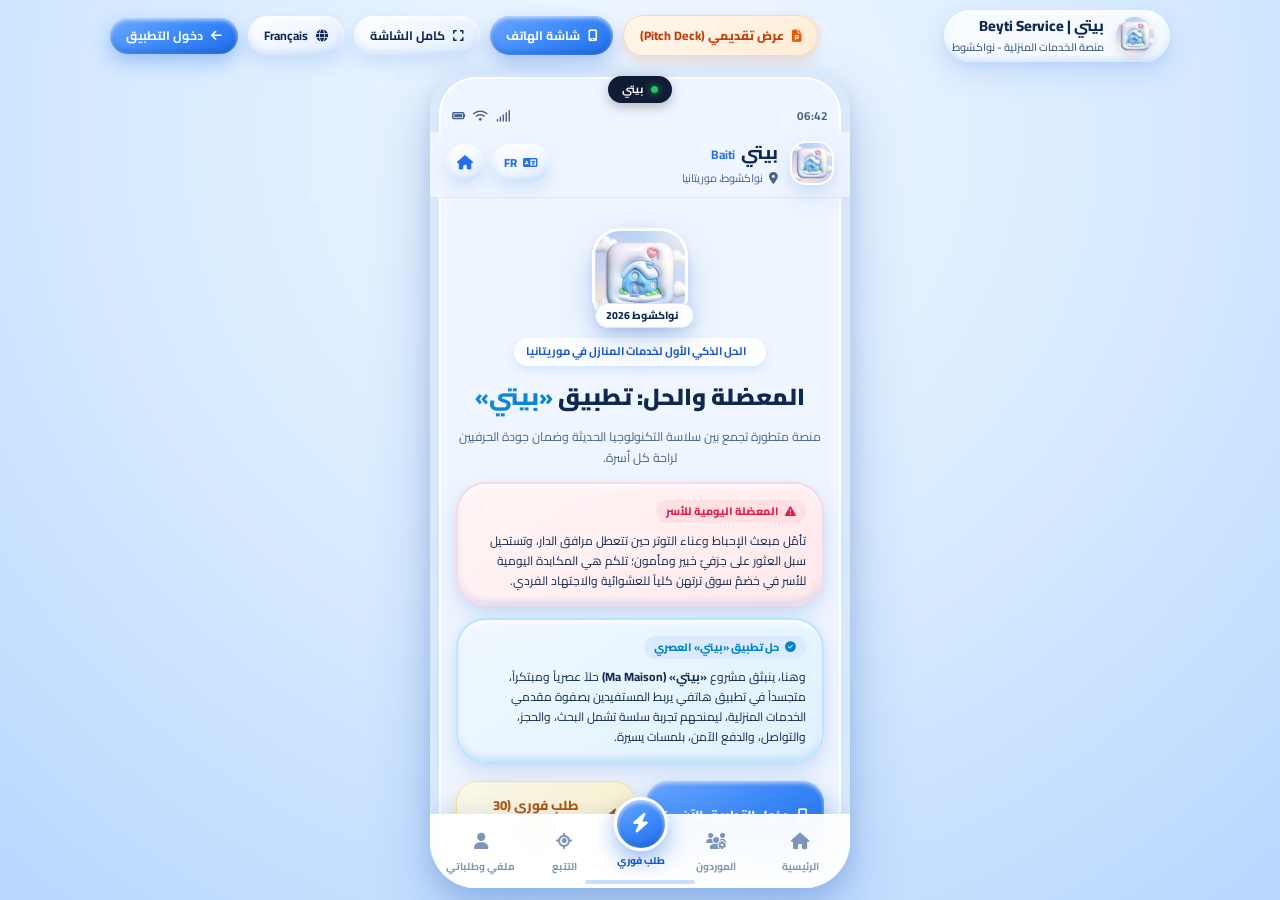
==== commit 22b99661: "Add files via upload" ====
--- a/index.html
+++ b/index.html
@@ -63,7 +63,7 @@
       <div class="phone-notch">
         <div class="dynamic-island">
           <span class="island-dot pulse"></span>
-          <span data-ar="بيتي • جاهزية الإطلاق 2026" data-fr="Beyti ">بيتي
+          <span data-ar="بيتي" data-fr="Beyti ">بيتي
             2026</span>
         </div>
       </div>
